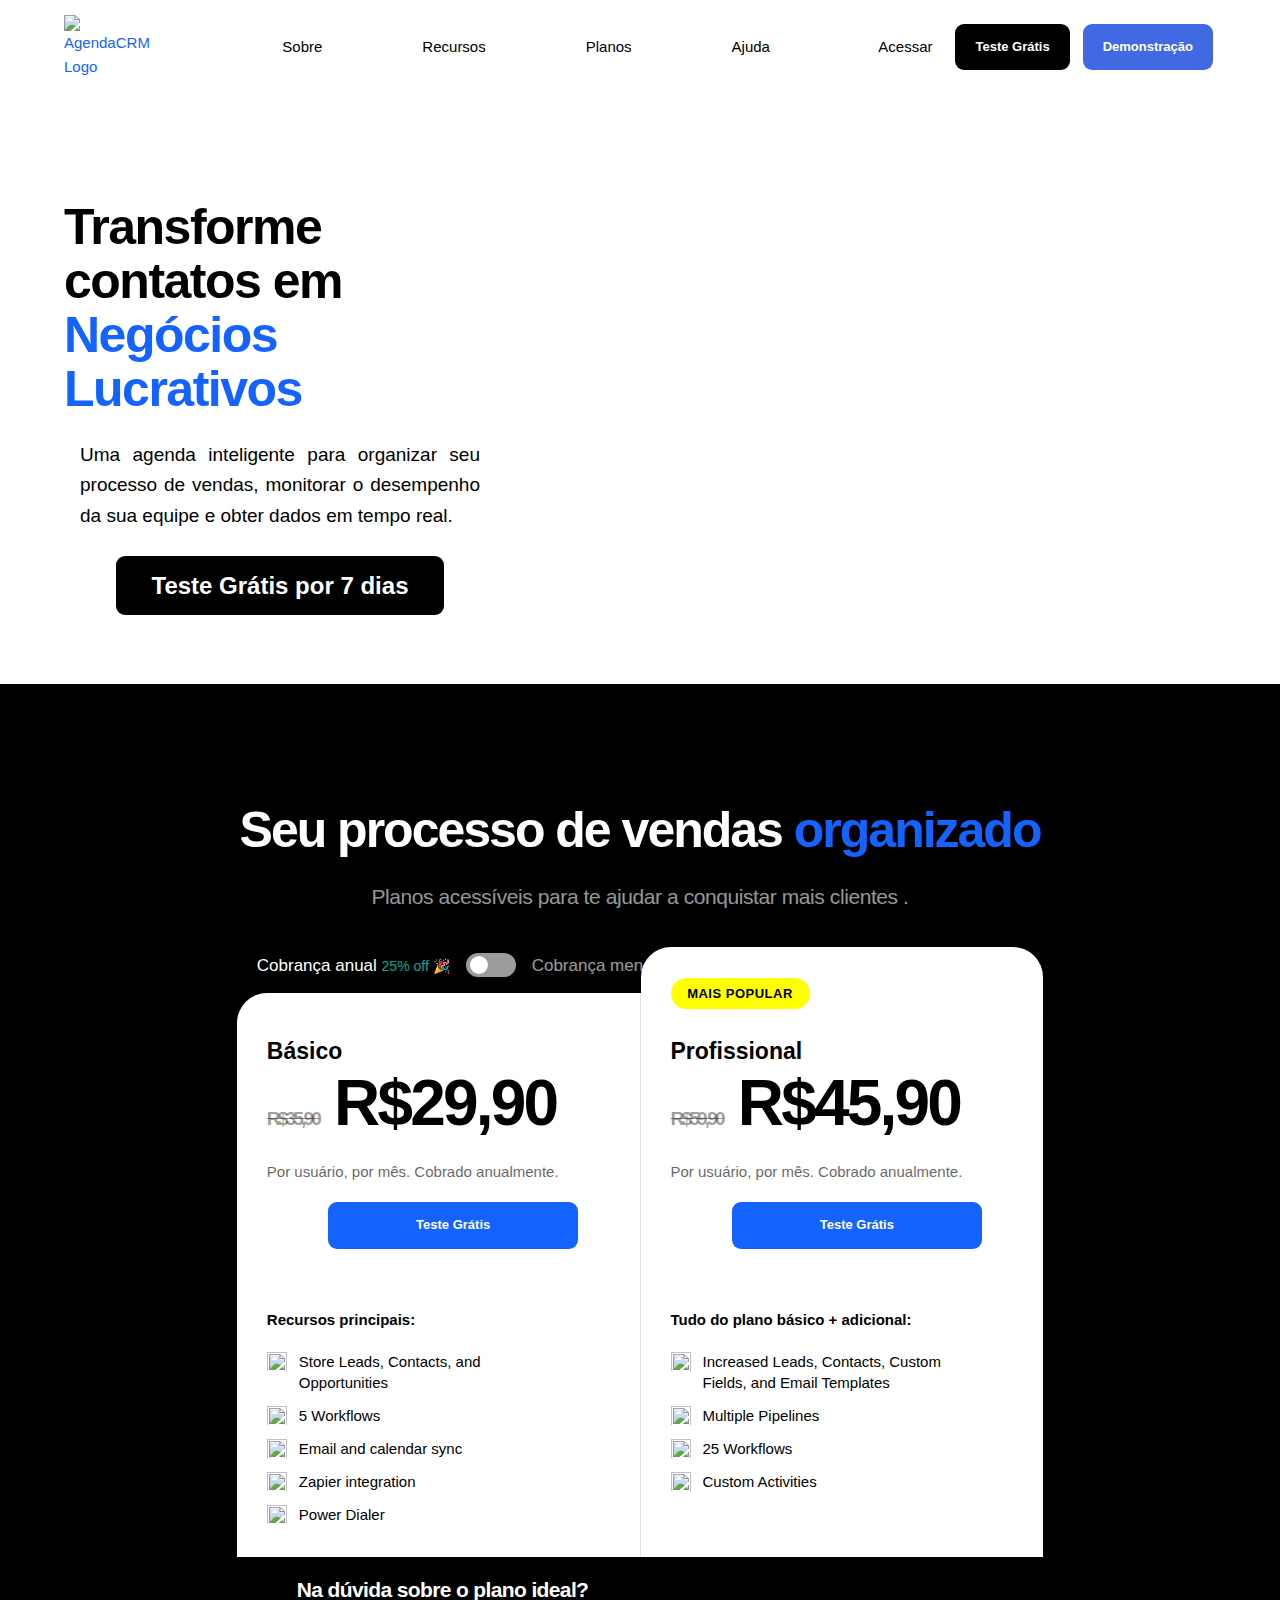
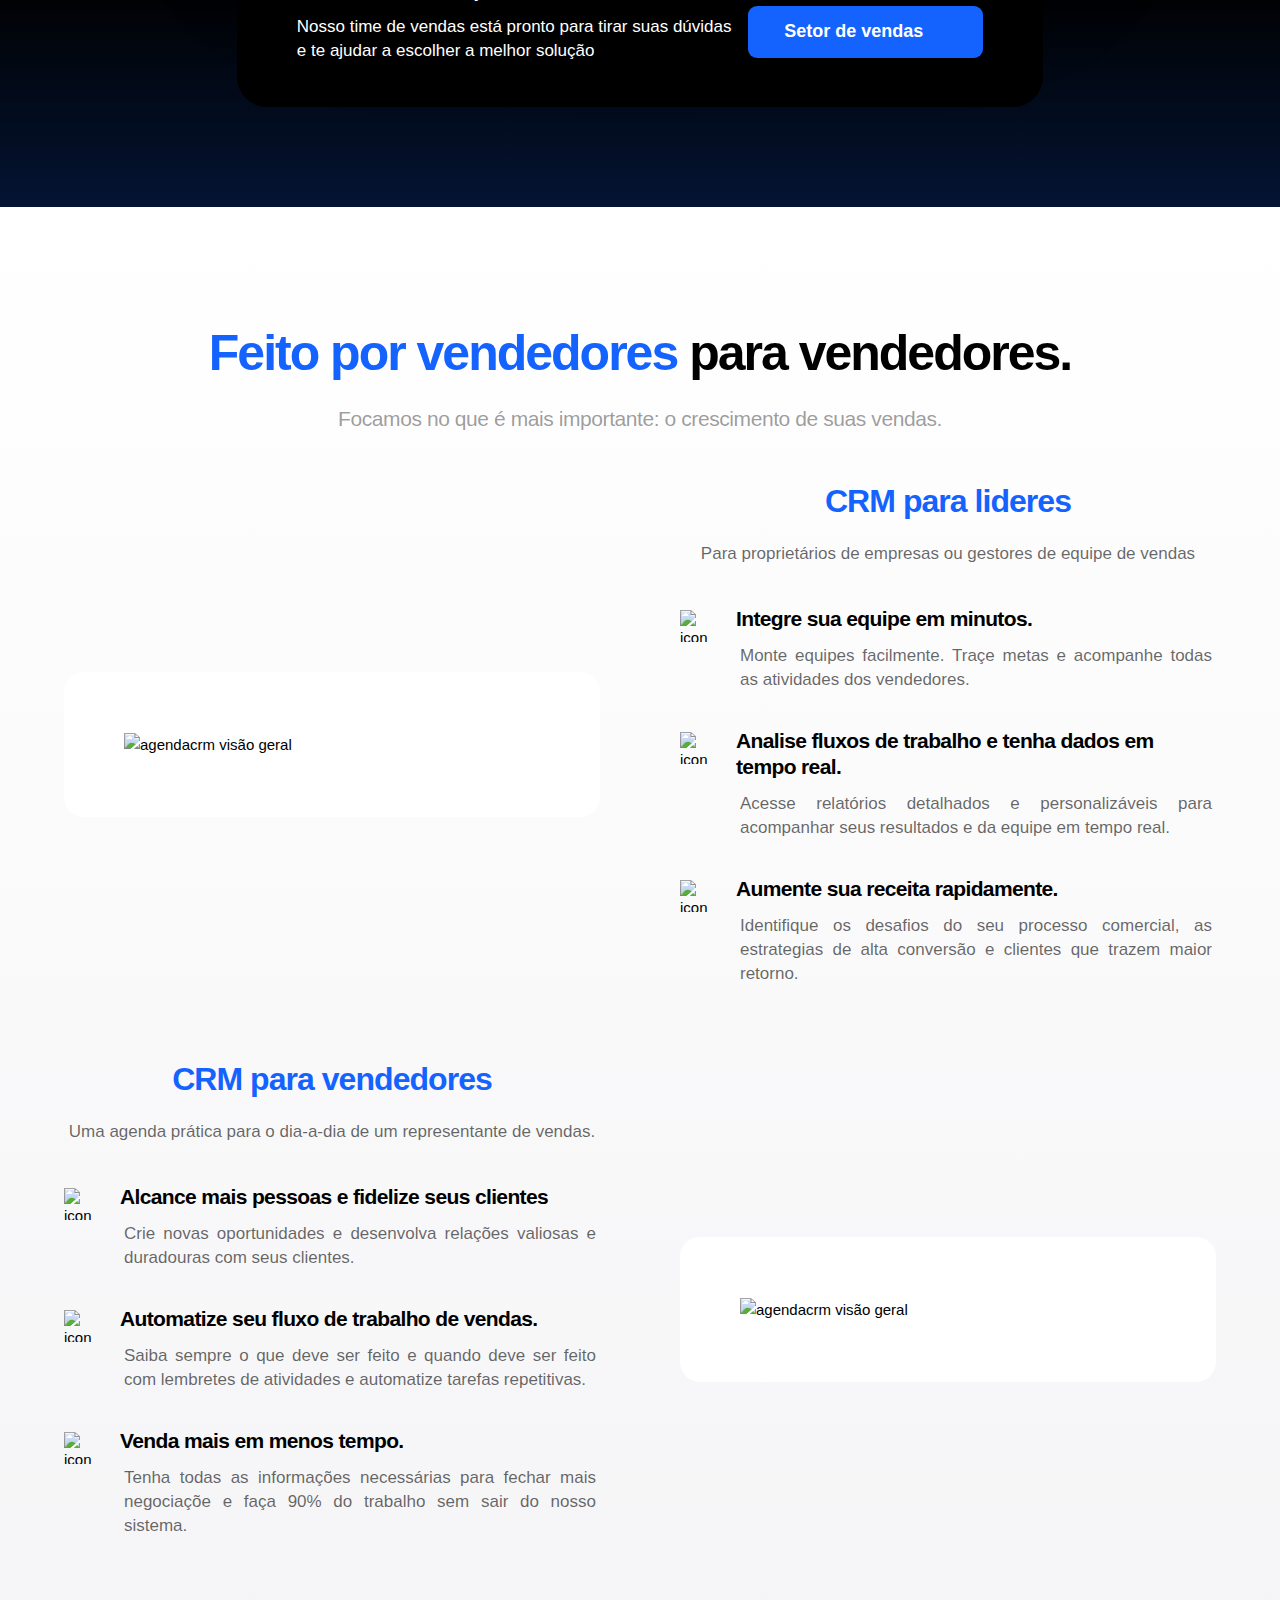
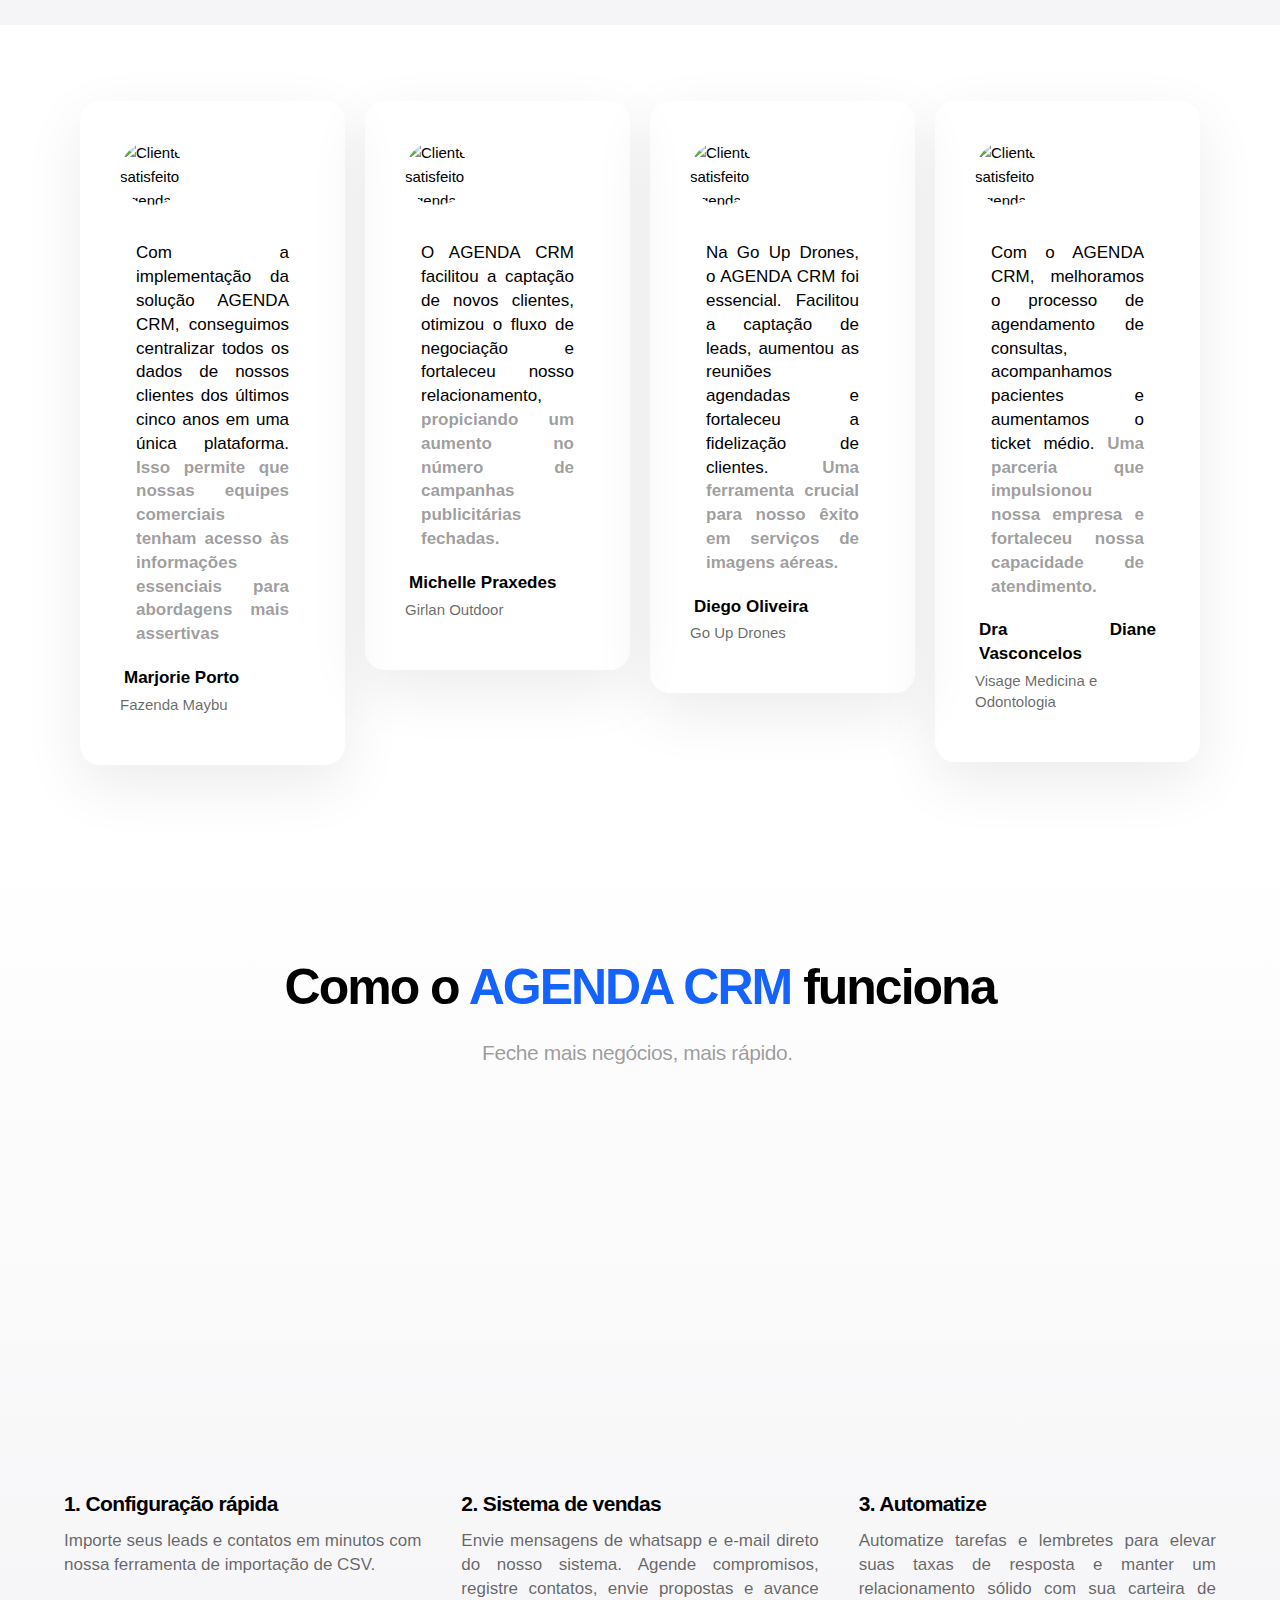
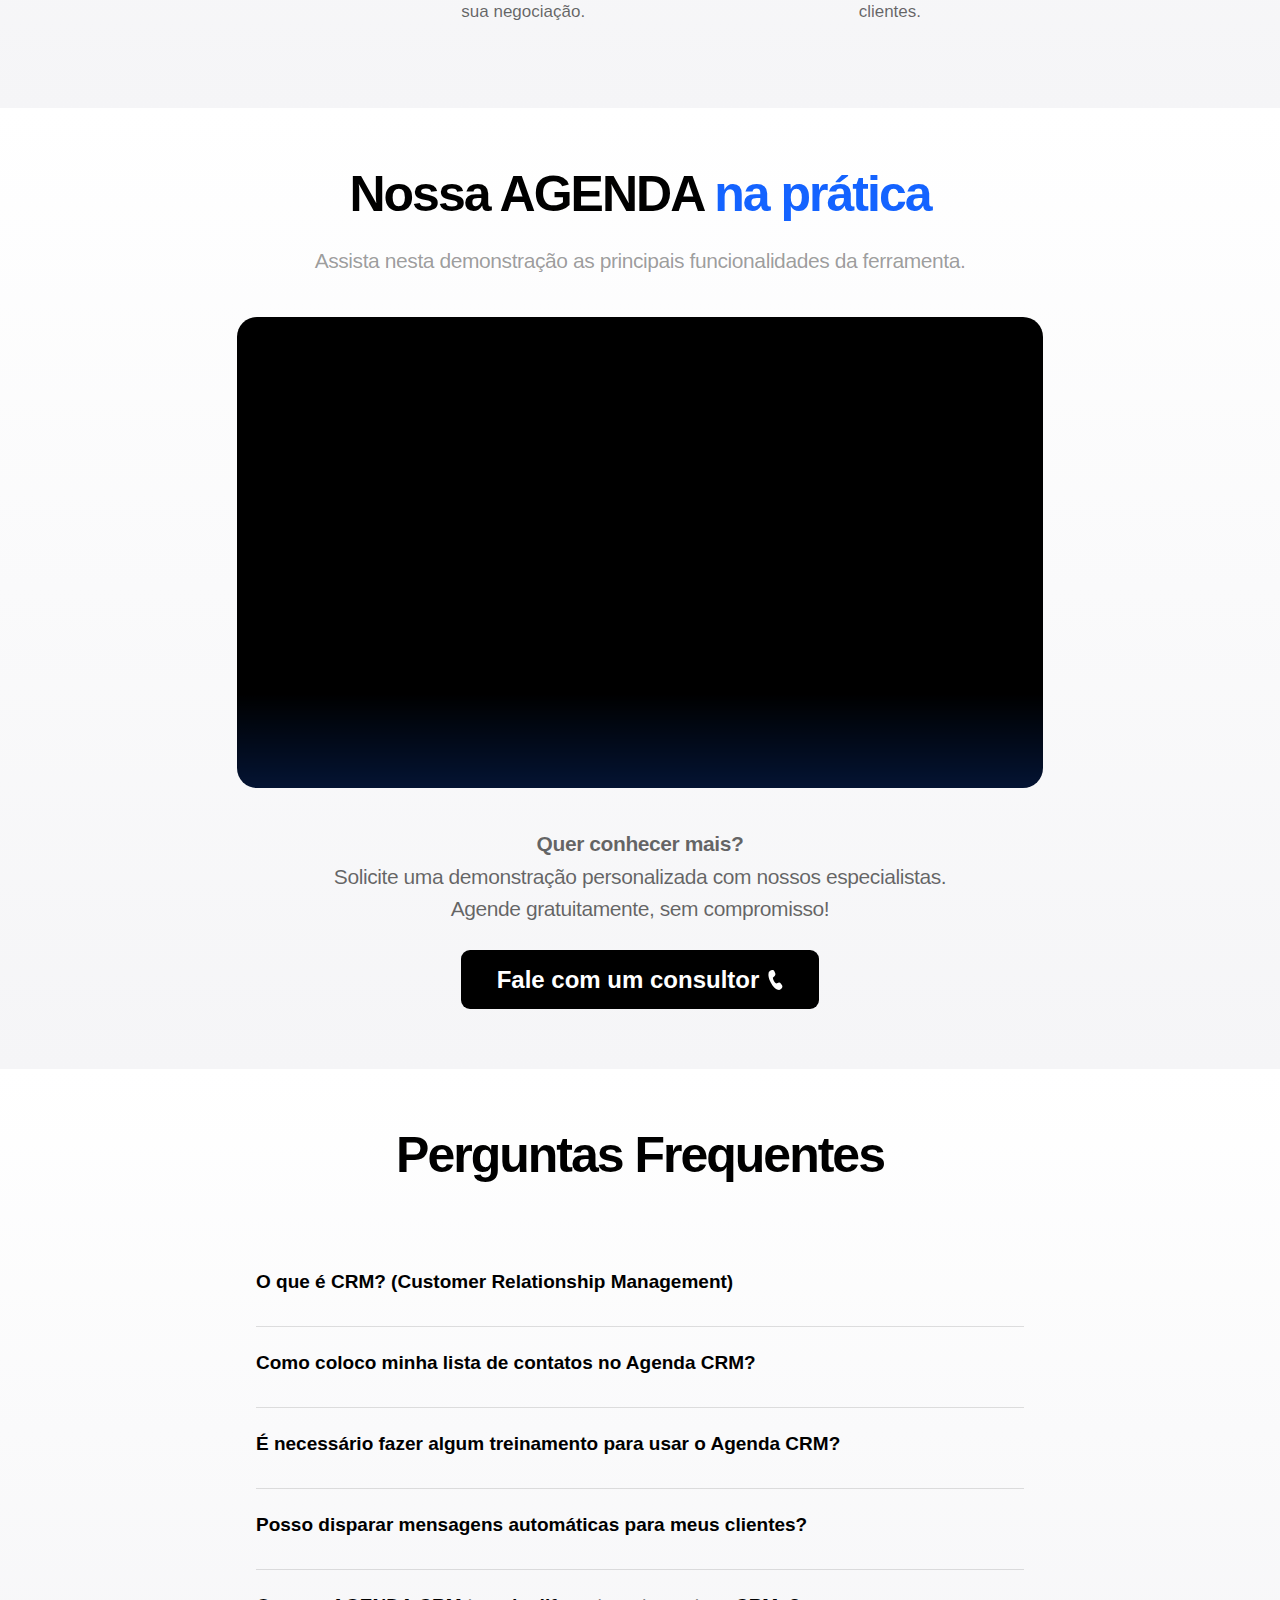
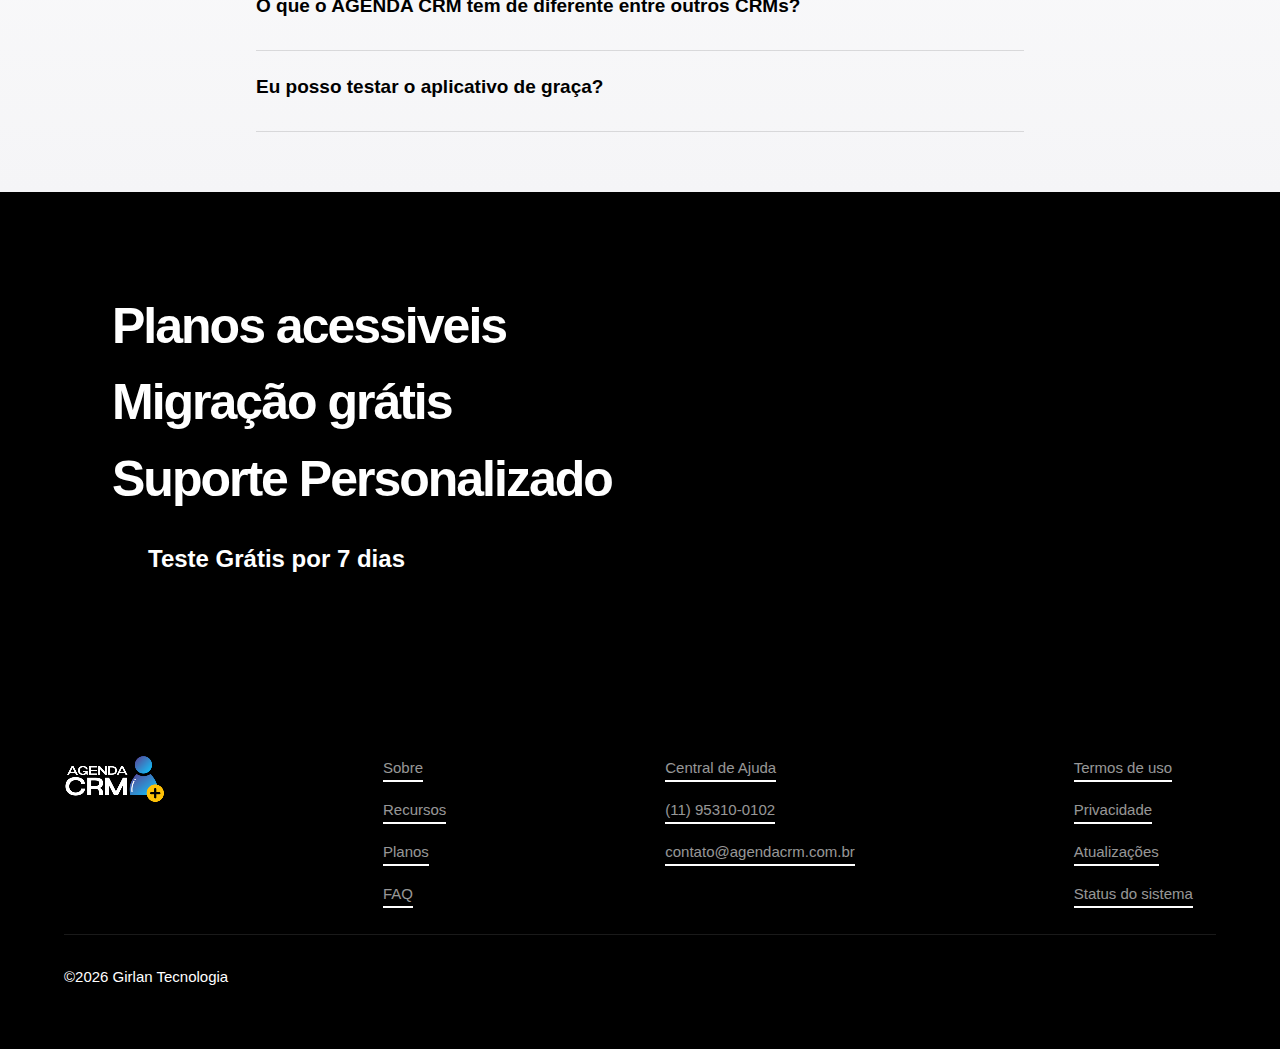
==== index.html @ 4fa8c5e1 "Update index.html" ====
<!DOCTYPE html>
<html data-wf-page="651c5439b030488dac3e341f" lang="pt-br">
 <head>
  <meta charset="utf-8"/>  
  <title>AGENDA CRM | A Agenda que impulsiona suas Vendas</title>

  <meta content="Close is the inside sales CRM of choice for startups and SMBs. Make more calls, send more emails and close more deals starting today." name="description"/>
  <meta content="Close CRM | The All-In-One CRM for Growing Teams" property="og:title"/>
  <meta content="Close is the inside sales CRM of choice for startups and SMBs. Make more calls, send more emails and close more deals starting today." property="og:description"/>
  <meta content="https://assets-global.website-files.com/61717799a852418a278cfa9b/6556899a89aa1c45059126d5_close-crm-open-graph.webp" property="og:image"/>
  <meta content="Close CRM | The All-In-One CRM for Growing Teams" property="twitter:title"/>
  <meta content="Close is the inside sales CRM of choice for startups and SMBs. Make more calls, send more emails and close more deals starting today." property="twitter:description"/>
  <meta content="https://assets-global.website-files.com/61717799a852418a278cfa9b/6556899a89aa1c45059126d5_close-crm-open-graph.webp" property="twitter:image"/>
  <meta content="website" property="og:type"/>
  <meta content="summary_large_image" name="twitter:card"/>
  <meta content="width=device-width, initial-scale=1" name="viewport"/>
  <meta content="A04DrNbg5qIl-C1oInGnFvMJegLoTMY2kuj0mKc4b_s" name="google-site-verification"/>
  <meta content="0mwxk7y2bzerw0hy7yzqsnyxc23gtr" name="facebook-domain-verification"/>

  <link href="agenda-website.min.css" rel="stylesheet" type="text/css"/>
  <link href="https://cdn.iconscout.com/icon/free/png-512/free-user-1648810-1401302.png" rel="shortcut icon" type="image/x-icon"/>
  <link href="https://assets-global.website-files.com/61717799a852418a278cfa9b/61faca21d2d00c42b0a53987_closelogo-fav.png" rel="apple-touch-icon"/>
  <link href="https://www.agendacrm.com.br/" rel="canonical"/>
  <link href="https://assets.website-files.com/" rel="preconnect"/>

  <script type="text/javascript">
    !function(o,c){
     var n=c.documentElement,t=" w-mod-";n.className+=t+"js",("ontouchstart"in o||o.DocumentTouch&&c instanceof DocumentTouch)&&(n.className+=t+"touch")
    }
    (window,document);
  </script>
  <script type="text/javascript">
   window._vwo_code = window._vwo_code || (function(){
    var account_id=539724,
    version=1.1,
    settings_tolerance=2000,
    library_tolerance=2500,
    use_existing_jquery=false,
    is_spa=1,
    hide_element='body',
    f=false,d=document,code={
      use_existing_jquery:function(){return use_existing_jquery},
      library_tolerance:function(){return library_tolerance},
      finish:function(){if(!f){f=true;var e=d.getElementById('_vis_opt_path_hides');if(e)e.parentNode.removeChild(e)}},
      finished:function(){return f},
      load:function(e){var t=d.createElement('script');t.fetchPriority='high';t.src=e;t.type='text/javascript';t.innerText;t.onerror=function(){_vwo_code.finish()};d.getElementsByTagName('head')[0].appendChild(t)},
      init:function(){window.settings_timer=setTimeout(function(){_vwo_code.finish()},
      settings_tolerance);var e=d.createElement('style'),
      t=hide_element?hide_element+'{opacity:0 !important;filter:alpha(opacity=0) !important;background:none !important;}':'',
      i=d.getElementsByTagName('head')[0];e.setAttribute('id','_vis_opt_path_hides');e.setAttribute('type','text/css');if(e.styleSheet)e.styleSheet.cssText=t;else e.appendChild(d.createTextNode(t));i.appendChild(e);this.load('https://dev.visualwebsiteoptimizer.com/j.php?a='+account_id+'&u='+encodeURIComponent(d.URL)+'&f='+ +is_spa+'&r='+Math.random()+'&vn='+version);return settings_timer}};window._vwo_settings_timer = code.init();return code;}());
  </script>
  <script src="https://cdn.weglot.com/weglot.min.js?api_key=wg_723a884236fa820c6c2e603dc5f2a8810" type="text/javascript">
  </script>

</head>

<body>
<main id="site">

<div class="navbar w-nav" data-animation="default" data-collapse="medium" data-duration="400" data-easing="ease" data-easing2="ease" role="banner">
  <div class="nav-container">
    <div class="navigation-full">
      <div class="navigation-container">
        <div class="navigation-left">
          <a aria-current="page" class="brand w-nav-brand" href="/">
            <div class="logo-2 w-embed"><img src="https://agendacrm.com.br/img/logo.png" alt="AgendaCRM Logo"></div>
          </a>
        </div>     
        <div class="nav-menu-2 w-nav-menu" role="navigation">
          <div class="nav-menu-desktop">
            <a class="blog-link w-inline-block" href="#about" id="sobre">
              <div class="nav-link-hover">Sobre</div>
            </a>
            <a class="blog-link w-inline-block" href="#steps" id="recursos">
              <div class="nav-link-hover">Recursos</div>
            </a>
            <a class="blog-link w-inline-block" href="#pricing" id="planos">
              <div class="nav-link-hover">Planos</div>
            </a>
            <a class="blog-link w-inline-block" href="#faq" id="ajuda">
              <div class="nav-link-hover">Ajuda</div>
            </a>
          </div>
          <div class="nav-menu-mobile-v3">
           <a class="blog-link nav w-inline-block" href="#about" id="sobre">
              <div class="nav-link-hover">Sobre</div>
           </a> 
           <a class="blog-link nav w-inline-block" href="#steps" id="recursos">
            <div class="nav-link-hover">Recursos</div>
           </a>
           <a class="blog-link nav w-inline-block" href="#pricing" id="planos">
            <div class="nav-link-hover">Planos</div>
           </a>
           <a class="blog-link nav w-inline-block" href="#faq" id="ajuda">
            <div class="nav-link-hover">Ajuda</div>
           </a>
          </div>          
          <div class="nav-button-wrapper navmenu-button">
           <a class="nav-v2-mobile-login" href="https://app.agendacrm.com.br/">Acessar</a>
          </div>
        </div>
        <div class="navigation-right">
          <div class="nav-button-wrapper">
           <a class="login-link black-login nav-hide w-inline-block" href="https://app.agendacrm.com.br/" id="log-in">
            <div class="nav-link-hover">Acessar</div>
           </a>
           <a class="nav-button-1-v2 w-button" href="https://app.agendacrm.com.br/register" id="try">Teste Grátis</a>
           <a class="nav-button-2-v2 w-button" href="#demo" id="see-demo">Demonstração</a>
          </div>
        </div>
      </div>
      <div class="menu-button black w-nav-button">
         <div class="w-icon-nav-menu"></div>
      </div>
    </div>
  </div>
</div><!--end menu-->
  
    <!--header OK-->
    <section class="bg-white" id="top">
     <div class="padding-global">
      <div class="container-large">
       <div class="padding-section-header">
        <div class="header-component">
          <!--message-->
         <div class="header-content">
          <h1 class="heading-style-h4">Transforme contatos em <span class="text-color-blue">Negócios Lucrativos</span></h1>
          <p class="text-size-regular margin-bottom margin-xsmall">Uma agenda inteligente para organizar seu processo de vendas, monitorar o desempenho da sua equipe e obter dados em tempo real.</p>
          <!--buttom-->
          <div class="header-button-wrapper">
            <a class="button is-header w-inline-block" href="https://app.agendacrm.com.br/register" id="start-trial-cta">Teste Grátis por 7 dias</a>
          </div>
         </div>
         <!--video-->
         <div class="header-video-wrapper">
            <div class="video-container">
                <iframe src="https://www.youtube-nocookie.com/embed/aLT_lRdYptg?autoplay=1&playlist=aLT_lRdYptg&mute=1&rel=0&loop=1&showinfo=0" frameborder="0" allow="accelerometer; autoplay; encrypted-media; picture-in-picture" referrerpolicy="strict-origin-when-cross-origin" allowfullscreen></iframe>
            </div>        
         </div><!-- end video-->
        </div>
       </div>
      </div>
     </div>
    </section><!--end top-->

    <!--plans CLEAN CLASS-->
    <section class="bg-black" id="pricing">
      <div class="padding-global">
          <div class="container-large">
              <div class="padding-section-larger">
                  <div class="text-align-center">
                      <h2 class="heading-style-h3">Seu processo de vendas <span class="text-color-blue">organizado</span></h2>
                      <div class="text-size-large text-color-white-60" style="font-family: Arial, sans-serif;">Planos acessíveis para te ajudar a conquistar mais clientes .</div>
                  </div>
                  <div class="content-wrapper">
                      <div class="plans-wrapper">
                          <div class="switch">
                              <div class="toggle-text annual-toggle">Cobrança anual <span class=text-size-xtiny>25% off 🎉</span></div>
                              <a class="toggle-contain w-inline-block" data-w-id="f733a443-72ed-b84f-13b7-215648318e85" href="#" id="toggle-button"><div class="toggle-dot"></div></a>
                              <div class="toggle-text month-toggle">Cobrança mensal</div>
                          </div><!--end chave-->
                          <div class="pricing-box-row"><!--table-->
                              <div class="pricing-box starter-box v3">
                                  <div class="price-wrapper starter-block">
                                   <div class="plan-type">Básico</div>
                                   <div class="price-contain-v2">
                                    <div class="price-and-plan-description-wrapper yearly">
                                     <div class="price yearly"><span class="text-size-regular text-color-black-40 text-weight-bold text-style-strike">R$35,90</span> R$29,90</div>
                                     <div class="plan-description">Por usuário, por mês. Cobrado anualmente.</div>
                                     <a class="price-button w-button" href="https://app.agendacrm.com.br/register">Teste Grátis</a>
                                    </div>
                                    <div class="price-and-plan-description-wrapper monthly" style="-webkit-transform:translate3d(50PX, 0, 0) scale3d(1, 1, 1) rotateX(0) rotateY(0) rotateZ(0) skew(0, 0);-moz-transform:translate3d(50PX, 0, 0) scale3d(1, 1, 1) rotateX(0) rotateY(0) rotateZ(0) skew(0, 0);-ms-transform:translate3d(50PX, 0, 0) scale3d(1, 1, 1) rotateX(0) rotateY(0) rotateZ(0) skew(0, 0);transform:translate3d(50PX, 0, 0) scale3d(1, 1, 1) rotateX(0) rotateY(0) rotateZ(0) skew(0, 0);opacity:0;display:none">
                                     <div class="price monthly"><span class="text-size-regular text-weight-bold" style="opacity: 0;">R$35,90</span> R$35,90</div>
                                     <div class="plan-description">Por usuário, por mês. Cobrado mensalmente.</div>
                                     <a class="price-button w-button" href="https://app.agendacrm.com.br/register">Teste Grátis</a>
                                    </div>
                                   </div>
                                   <div class="w-layout-grid rows-pricing-page">
                                    <div class="bold-15px">Recursos principais:</div>
                                    <div class="wrapper-rows-2 checkmark---pricing-page">
                                     <img alt="" class="contain check-mark-icon" loading="lazy" src="https://assets-global.website-files.com/61717799a852418a278cfa9b/61dc899c3f4e8791512156aa_blue-checkmark-28x28.svg"/>
                                     <div class="heading-and-text-2 pricing">
                                      <div class="price-points">Store Leads, Contacts, and Opportunities</div>
                                     </div>
                                    </div>
                                    <div class="wrapper-rows-2 checkmark---pricing-page">
                                     <img alt="" class="contain check-mark-icon" loading="lazy" src="https://assets-global.website-files.com/61717799a852418a278cfa9b/61dc899c3f4e8791512156aa_blue-checkmark-28x28.svg"/>
                                     <div class="heading-and-text-2 pricing">
                                      <div class="price-points">5 Workflows</div>
                                     </div>
                                    </div>
                                    <div class="wrapper-rows-2 checkmark---pricing-page" id="w-node-f733a443-72ed-b84f-13b7-215648318eac-ac3e341f">
                                     <img alt="" class="contain check-mark-icon" loading="lazy" src="https://assets-global.website-files.com/61717799a852418a278cfa9b/61dc899c3f4e8791512156aa_blue-checkmark-28x28.svg"/>
                                     <div class="heading-and-text-2 pricing">
                                      <div class="price-points">Email and calendar sync</div>
                                     </div>
                                    </div>
                                    <div class="wrapper-rows-2 checkmark---pricing-page" id="w-node-f733a443-72ed-b84f-13b7-215648318eb1-ac3e341f">
                                     <img alt="" class="contain check-mark-icon" loading="lazy" src="https://assets-global.website-files.com/61717799a852418a278cfa9b/61dc899c3f4e8791512156aa_blue-checkmark-28x28.svg"/>
                                     <div class="heading-and-text-2 pricing">
                                      <div class="price-points">Zapier integration</div>
                                     </div>
                                    </div>
                                    <div class="wrapper-rows-2 checkmark---pricing-page">
                                     <img alt="" class="contain check-mark-icon" loading="lazy" src="https://assets-global.website-files.com/61717799a852418a278cfa9b/61dc899c3f4e8791512156aa_blue-checkmark-28x28.svg"/>
                                     <div class="heading-and-text-2 pricing">
                                      <div class="price-points">Power Dialer</div>
                                     </div>
                                    </div>
                                   </div>
                                  </div>
                              </div>
                              <div class="pricing-box most-popular-box v3">
                                  <div class="price-wrapper professional-block">
                                      <div class="popular">MAIS POPULAR</div>
                                      <div class="plan-type">
                                       Profissional
                                      </div>
                                      <div class="price-contain-v2">
                                       <div class="price-and-plan-description-wrapper yearly">
                                        <div class="price yearly"><span class="text-size-regular text-color-black-40 text-weight-bold text-style-strike">R$59,90</span> R$45,90</div>
                                        <div class="plan-description">Por usuário, por mês. Cobrado anualmente.</div>
                                        <a class="price-button w-button" href="https://app.agendacrm.com.br/register">Teste Grátis</a>
                                       </div>
                                       <div class="price-and-plan-description-wrapper monthly" style="-webkit-transform:translate3d(50PX, 0, 0) scale3d(1, 1, 1) rotateX(0) rotateY(0) rotateZ(0) skew(0, 0);-moz-transform:translate3d(50PX, 0, 0) scale3d(1, 1, 1) rotateX(0) rotateY(0) rotateZ(0) skew(0, 0);-ms-transform:translate3d(50PX, 0, 0) scale3d(1, 1, 1) rotateX(0) rotateY(0) rotateZ(0) skew(0, 0);transform:translate3d(50PX, 0, 0) scale3d(1, 1, 1) rotateX(0) rotateY(0) rotateZ(0) skew(0, 0);opacity:0;display:none">
                                        <div class="price monthly"><span class="text-size-regular text-weight-bold" style="opacity: 0;">R$59,90</span> R$59,90</div>
                                        <div class="plan-description">Por usuário, por mês. Cobrado mensalmente.</div>
                                        <a class="price-button w-button" href="https://app.agendacrm.com.br/register">Teste Grátis</a>
                                       </div>
                                      </div>
                                      <div class="w-layout-grid rows-pricing-page">
                                       <div class="bold-15px">
                                        Tudo do plano básico + adicional:
                                       </div>
                                       <div class="wrapper-rows-2 checkmark---pricing-page">
                                        <img alt="" class="contain check-mark-icon" loading="lazy" src="https://assets-global.website-files.com/61717799a852418a278cfa9b/61dc899c3f4e8791512156aa_blue-checkmark-28x28.svg"/>
                                        <div class="heading-and-text-2 pricing">
                                         <div class="price-points">
                                          Increased Leads, Contacts, Custom Fields, and Email Templates
                                         </div>
                                        </div>
                                       </div>
                                       <div class="wrapper-rows-2 checkmark---pricing-page">
                                        <img alt="" class="contain check-mark-icon" loading="lazy" src="https://assets-global.website-files.com/61717799a852418a278cfa9b/61dc899c3f4e8791512156aa_blue-checkmark-28x28.svg"/>
                                        <div class="heading-and-text-2 pricing">
                                         <div class="price-points">Multiple Pipelines</div>
                                        </div>
                                       </div>
                                       <div class="wrapper-rows-2 checkmark---pricing-page">
                                        <img alt="" class="contain check-mark-icon" loading="lazy" src="https://assets-global.website-files.com/61717799a852418a278cfa9b/61dc899c3f4e8791512156aa_blue-checkmark-28x28.svg"/>
                                        <div class="heading-and-text-2 pricing">
                                         <div class="price-points">25 Workflows</div>
                                        </div>
                                       </div>
                                       <div class="wrapper-rows-2 checkmark---pricing-page" id="w-node-f733a443-72ed-b84f-13b7-215648318eda-ac3e341f">
                                        <img alt="" class="contain check-mark-icon" loading="lazy" src="https://assets-global.website-files.com/61717799a852418a278cfa9b/61dc899c3f4e8791512156aa_blue-checkmark-28x28.svg"/>
                                        <div class="heading-and-text-2 pricing">
                                         <div class="price-points">Custom Activities</div>
                                        </div>
                                       </div>
                                      </div>
                                     </div>
                              </div>
                          </div><!--end table-->
                          <div class="pricing-table-drawer">
                              <div><h3 class="heading-style-h7">Na dúvida sobre o plano ideal?</h3>
                              <p class="text-size-small">Nosso time de vendas está pronto para tirar suas dúvidas<br/>e te ajudar a escolher a melhor solução</p></div>
                              <div class="button-group"><a class="button is-icon-arrow w-button" href="/demo" id="sellsman-cta">Setor de vendas</a></div>
                          </div>
                      </div>
                  </div>
              </div>
          </div>
      </div>
  </section>

<!--about-->
<section class="bg-gradient" id="about">
  <div class="padding-global">
    <div class="container-larger">
      <div class="padding-section-larger">
        <div class="text-align-center">
          <h2 class="heading-style-h3"><span class="text-color-blue">Feito por vendedores</span> para vendedores.</h2>
          <div class="text-size-large text-color-black-40">Focamos no que é mais importante: o crescimento de suas vendas.</div>
        </div>
        <div class="content-wrapper">
            
          <div class="w-layout-grid left-right_grid"><!--grid 2 colum-->

           <div class="right-bullets_image-wrapper">
            <img alt="agendacrm visão geral" class="right-bullets_image" loading="lazy" sizes="(max-width: 767px) 93vw, (max-width: 991px) 83vw, (max-width: 1439px) 42vw, 600px" src="ttps://assets-global.website-files.com/61717799a852418a278cfa9b/6478c5ff562913d1dd4f7220_persona-sales-leader%201b.webp" srcset="https://assets-global.website-files.com/61717799a852418a278cfa9b/6478c5ff562913d1dd4f7220_persona-sales-leader%201b-p-500.webp 500w, https://assets-global.website-files.com/61717799a852418a278cfa9b/6478c5ff562913d1dd4f7220_persona-sales-leader%201b-p-800.webp 800w, https://assets-global.website-files.com/61717799a852418a278cfa9b/6478c5ff562913d1dd4f7220_persona-sales-leader%201b.webp 979w"/>
           </div><!--end image wrapper-->
           <div class="w-layout-grid right-bullets_item-list">
              <div class="text-align-center">                
                <h2 class="heading-style-h6"><span class="text-color-blue"> CRM para lideres</span></h2>
                <p class="text-size-small text-color-black-60" style="text-align: center;">Para proprietários de empresas ou gestores de equipe de vendas</p>
              </div>
              <div class="right-bullets_item">
                <div class="right-bullets_item-icon-wrapper">
                  <img alt="icon" class="icon-1x1-small" loading="lazy" src="https://assets-global.website-files.com/61717799a852418a278cfa9b/6228c5031a1617db0696deab_organization-48.svg"/>
                </div><!--image-->
                <div>
                  <h3 class="heading-style-h7">Integre sua equipe em minutos.</h3>
                  <p class="text-size-small text-color-black-60 margin-bottom margin-tiny">Monte equipes facilmente. Traçe metas e acompanhe todas as atividades dos vendedores.</p>
                </div>
              </div>
              <div class="right-bullets_item">
                <div class="right-bullets_item-icon-wrapper">
                  <img alt="icon" class="icon-1x1-small" loading="lazy" src="https://assets-global.website-files.com/61717799a852418a278cfa9b/6446c65ec5f1d55a733d2d87_notes-icon-40-blue.svg"/>
                </div><!--image-->
                <div>
                  <h3 class="heading-style-h7">Analise fluxos de trabalho e tenha dados em tempo real.</h3>
                  <p class="text-size-small text-color-black-60 margin-bottom margin-tiny">Acesse relatórios detalhados e personalizáveis para acompanhar seus resultados e da equipe em tempo real.</p>
                </div>
              </div>
              <div class="right-bullets_item">
                <div class="right-bullets_item-icon-wrapper">
                  <img alt="icon" class="icon-1x1-small" loading="lazy" src="https://assets-global.website-files.com/619c916dd7a3fa284adc0b27/65e7ceebdbc82c5dbab312e0_sales-skills-icon-blue-20.svg"/>
                </div><!--image-->
                <div>
                  <h3 class="heading-style-h7">Aumente sua receita rapidamente.</h3>
                  <p class="text-size-small text-color-black-60 margin-bottom margin-tiny">Identifique os desafios do seu processo comercial, as estrategias de alta conversão e clientes que trazem maior retorno.</p>
                </div>
              </div>             
           </div><!--end list-->
          </div><!--end grid-->

          <div class="w-layout-grid left-right_grid"><!--grid 2 colum-->            
            <div class="w-layout-grid right-bullets_item-list"><!--content-->
               <div class="text-align-center">                
                 <h2 class="heading-style-h6"><span class="text-color-blue"> CRM para vendedores</span></h2>
                 <p class="text-size-small text-color-black-60" style="text-align: center;">Uma agenda prática para o dia-a-dia de um representante de vendas.</p>
               </div>
               <div class="right-bullets_item">
                 <div class="right-bullets_item-icon-wrapper">
                   <img alt="icon" class="icon-1x1-small" loading="lazy" src="https://assets-global.website-files.com/61717799a852418a278cfa9b/6446c65e2a38803203dfdbdd_people-icon-40-blue.svg"/>
                 </div>
                 <div>
                   <h3 class="heading-style-h7">Alcance mais pessoas e fidelize seus clientes</h3>
                   <p class="text-size-small text-color-black-60 margin-bottom margin-tiny">Crie novas oportunidades e desenvolva relações valiosas e duradouras com seus clientes.</p>
                 </div>
               </div>
               <div class="right-bullets_item">
                 <div class="right-bullets_item-icon-wrapper">
                   <img alt="icon" class="icon-1x1-small" loading="lazy" src="https://assets-global.website-files.com/61717799a852418a278cfa9b/65a20745defbcce10f789bb2_automation-icon-blue-28.svg"/>
                 </div>
                 <div>
                   <h3 class="heading-style-h7">Automatize seu fluxo de trabalho de vendas.</h3>
                   <p class="text-size-small text-color-black-60 margin-bottom margin-tiny">Saiba sempre o que deve ser feito e quando deve ser feito com lembretes de atividades e automatize tarefas repetitivas.</p>
                 </div>
               </div>
               <div class="right-bullets_item">
                 <div class="right-bullets_item-icon-wrapper">
                   <img alt="icon" class="icon-1x1-small" loading="lazy" src="https://assets-global.website-files.com/61717799a852418a278cfa9b/62fe58b1fd2bd5d7db74fec1_target-icon-48-blue.svg"/>
                 </div>
                 <div>
                   <h3 class="heading-style-h7">Venda mais em menos tempo.</h3>
                   <p class="text-size-small text-color-black-60 margin-bottom margin-tiny">Tenha todas as informações necessárias para fechar mais negociaçõe e faça 90% do trabalho sem sair do nosso sistema.</p>
                 </div>
               </div>             
            </div><!--end list-->
            <div class="right-bullets_image-wrapper inverse">
                <img alt="agendacrm visão geral" class="right-bullets_image" loading="lazy" sizes="(max-width: 767px) 93vw, (max-width: 991px) 83vw, (max-width: 1439px) 42vw, 600px" src="https://assets-global.website-files.com/61717799a852418a278cfa9b/6478c8111de0250da6c8852e_persona-sales-rep-1b-p-800.webp" srcset="https://assets-global.website-files.com/61717799a852418a278cfa9b/6478c8111de0250da6c8852e_persona-sales-rep-1b-p-500.webp 500w, https://assets-global.website-files.com/61717799a852418a278cfa9b/6478c8111de0250da6c8852e_persona-sales-rep-1b-p-800.webp 800w, https://assets-global.website-files.com/61717799a852418a278cfa9b/6478c8111de0250da6c8852e_persona-sales-rep-1b.webp 1021w"/>
            </div><!--end image wrapper-->
          </div><!--end layout grid-->


        </div><!--end content wrapper-->
      </div>
    </div>
  </div>
</section><!--end about-->  

    <!--depo OK -->
    <section id="reviews">
      <div class="padding-global">
       <div class="container-large">
        <div class="padding-section-medium">
         <div class="reviews-component margin-bottom margin-xsmall">
          <div class="reviews_content w-inline-block"><!--reviews-->
            <div class="reviews-image-wrapper">
             <img alt="Cliente satisfeito Agenda CRM" class="reviews-image" loading="lazy" src="https://agendacrm.com.br/img/marjorie.png"/>
            </div>
            <div><div class="margin-bottom margin-xsmall">
              <div class="text-size-small">
               Com a implementação da solução AGENDA CRM, conseguimos centralizar todos os dados de nossos clientes dos últimos cinco anos em uma única plataforma.
               <span class="text-color-black-40 text-weight-bold">Isso permite que nossas equipes comerciais tenham acesso às informações essenciais para abordagens mais assertivas</span>
              </div>
            </div></div>
            <div class="reviews_client">
             <div class="reviews_client-info">
               <div class="margin-bottom margin-tiny">
                 <div class="text-size-small text-weight-bold">Marjorie Porto</div>
               </div>
               <div class="text-size-tiny text-color-black-60">
                Fazenda Maybu
               </div>
             </div>       
            </div>
          </div><!--end reviews-->
          <div class="reviews_content w-inline-block"><!--reviews-->
            <div class="reviews-image-wrapper">
             <img alt="Cliente satisfeito Agenda CRM" class="reviews-image" loading="lazy" src="https://agendacrm.com.br/img/michelle.png"/>
            </div>
            <div class="margin-bottom margin-xsmall">
              <div class="text-size-small">
               O AGENDA CRM facilitou a captação de novos clientes, otimizou o fluxo de negociação e fortaleceu nosso relacionamento, 
               <span class="text-color-black-40 text-weight-bold">propiciando um aumento no número de campanhas publicitárias fechadas.</span>
              </div>
            </div>
            <div class="reviews_client">
             <div class="reviews_client-info">
               <div class="margin-bottom margin-tiny">
                 <div class="text-size-small text-weight-bold">Michelle Praxedes</div>
               </div>
               <div class="text-size-tiny text-color-black-60">
                Girlan Outdoor
               </div>
             </div>       
            </div>
          </div><!--end reviews-->
          <div class="reviews_content w-inline-block"><!--reviews-->
            <div class="reviews-image-wrapper">
             <img alt="Cliente satisfeito Agenda CRM" class="reviews-image" loading="lazy" src="https://agendacrm.com.br/img/diego.png"/>
            </div>
            <div class="margin-bottom margin-xsmall">
              <div class="text-size-small">
               Na Go Up Drones, o AGENDA CRM foi essencial. Facilitou a captação de leads, aumentou as reuniões agendadas e fortaleceu a fidelização de clientes.
               <span class="text-color-black-40 text-weight-bold">Uma ferramenta crucial para nosso êxito em serviços de imagens aéreas.</span>
              </div>
            </div>
            <div class="reviews_client">
             <div class="reviews_client-info">
               <div class="margin-bottom margin-tiny">
                 <div class="text-size-small text-weight-bold">Diego Oliveira</div>
               </div>
               <div class="text-size-tiny text-color-black-60">
                Go Up Drones
               </div>
             </div>       
            </div>
          </div><!--end reviews-->          
          <div class="reviews_content w-inline-block"><!--reviews-->
            <div class="reviews-image-wrapper">
             <img alt="Cliente satisfeito Agenda CRM" class="reviews-image" loading="lazy" src="https://agendacrm.com.br/img/diane.png"/>
            </div>
            <div class="margin-bottom margin-xsmall">
              <div class="text-size-small">
               Com o AGENDA CRM, melhoramos o processo de agendamento de consultas, acompanhamos pacientes e aumentamos o ticket médio.
               <span class="text-color-black-40 text-weight-bold">Uma parceria que impulsionou nossa empresa e fortaleceu nossa capacidade de atendimento.</span>
              </div>
            </div>
            <div class="reviews_client">
             <div class="reviews_client-info">
               <div class="margin-bottom margin-tiny">
                 <div class="text-size-small text-weight-bold">Dra Diane Vasconcelos</div>
               </div>
               <div class="text-size-tiny text-color-black-60">
                Visage Medicina e Odontologia
               </div>
             </div>       
            </div>
          </div><!--end reviews-->
         </div>
        </div>
       </div>
      </div>
    </section><!--end depo-->

    <!--steps OK-->
    <section class="bg-gradient" id="steps">
      <div class="padding-global">
        <div class="container-large"><div class="padding-section-larger">
            <div class="text-align-center">
                <h2 class="heading-style-h3">Como o <span class="text-color-blue">AGENDA CRM</span> funciona</h2>
                <div class="text-size-large text-color-black-40">
                    Feche mais negócios, mais rápido. <img class="emoji" loading="lazy" src="https://em-content.zobj.net/source/apple/391/rocket_1f680.png"/>       
                </div>
            </div>
            <div class="content-wrapper">
                <div class="w-layout-grid steps-grid steps-grid testominal-slider w-slider" data-animation="slide" data-autoplay="false" data-autoplay-limit="0" data-delay="4000" data-disable-swipe="false" data-duration="500" data-easing="ease" data-hide-arrows="false" data-infinite="true" data-nav-spacing="4">
                    <div class="steps-container">
                        <img alt="Agenda CRM importar contatos" class="steps-image" height="357" loading="lazy" sizes="(max-width: 479px) 90vw, (max-width: 767px) 65vw, 357px" src="https://assets-global.website-files.com/61717799a852418a278cfa9b/64ff4ffdcadfb697f49f882c_close-crm-import.webp" srcset="https://assets-global.website-files.com/61717799a852418a278cfa9b/64ff4ffdcadfb697f49f882c_close-crm-import-p-500.webp 500w, https://assets-global.website-files.com/61717799a852418a278cfa9b/64ff4ffdcadfb697f49f882c_close-crm-import.webp 714w" width="357"/>
                        <div class="steps-container-text">
                            <h3 class="heading-style-h7">1. Configuração rápida</h3>
                            <p class="text-size-small text-color-black-60">Importe seus leads e contatos em minutos com nossa ferramenta de importação de CSV.</p>
                        </div>
                    </div>
                    <div class="steps-container">
                        <img alt="close crm inbox" class="steps-image" height="357" loading="lazy" sizes="(max-width: 479px) 90vw, (max-width: 767px) 65vw, 357px" src="https://assets-global.website-files.com/61717799a852418a278cfa9b/64ff4ffd61ead5d5c346fbec_close-crm-inbox.webp" srcset="https://assets-global.website-files.com/61717799a852418a278cfa9b/64ff4ffd61ead5d5c346fbec_close-crm-inbox-p-500.webp 500w, https://assets-global.website-files.com/61717799a852418a278cfa9b/64ff4ffd61ead5d5c346fbec_close-crm-inbox.webp 714w" width="357"/>
                        <div class="steps-container-text">
                            <h3 class="heading-style-h7">2. Sistema de vendas</h3>
                            <p class="text-size-small text-color-black-60">Envie mensagens de whatsapp e e-mail direto do nosso sistema. Agende compromisos, registre contatos, envie propostas e avance sua negociação.</p>
                        </div>
                    </div>
                    <div class="steps-container">
                        <img alt="close crm workflows" class="steps-image" height="357" loading="lazy" sizes="(max-width: 479px) 90vw, (max-width: 767px) 65vw, 357px" src="https://assets-global.website-files.com/61717799a852418a278cfa9b/64ff4f75586befc41372c044_close-crm-workflows.webp" srcset="https://assets-global.website-files.com/61717799a852418a278cfa9b/64ff4f75586befc41372c044_close-crm-workflows-p-500.webp 500w, https://assets-global.website-files.com/61717799a852418a278cfa9b/64ff4f75586befc41372c044_close-crm-workflows.webp 714w" width="357"/>
                        <div class="steps-container-text">
                            <h3 class="heading-style-h7">3. Automatize</h3>
                            <p class="text-size-small text-color-black-60">Automatize tarefas e lembretes para elevar suas taxas de resposta e manter um relacionamento sólido com sua carteira de clientes.</p>
                        </div>
                    </div>
            </div>
            </div>
        </div></div>
      </div>
    </section><!--end steps-->
    
    <!--demo OK -->
    <section class="bg-gradient" id="demo">
     <div class="padding-global">
      <div class="container-large">
       <div class="padding-section-medium">
         <div class="text-align-center">
          <h2 class="heading-style-h3">Nossa AGENDA <span class="text-color-blue">na prática</span></h2>
          <div class="text-size-large text-color-black-40">Assista nesta demonstração as principais funcionalidades da ferramenta.</div>
         </div>
         <div class="content-wrapper">
                <div class="demo-video-wrapper">
                    <div class="video-container2">
                        <iframe src="https://www.youtube-nocookie.com/embed/Em8puhjUfQ4?rel=0&loop=1&showinfo=0" frameborder="0" allow="accelerometer; autoplay; encrypted-media; picture-in-picture" referrerpolicy="strict-origin-when-cross-origin" allowfullscreen></iframe>
                    </div>          
                </div>
                <div class="text-align-center">
                    <p class="text-size-large text-color-black-60"><span class="text-weight-bold">Quer conhecer mais?</span><br/>Solicite uma demonstração personalizada com nossos especialistas.<br/>Agende gratuitamente, sem compromisso!</p>
                    <div class="button-group">
                        <a class="button is-icon-phone w-button" href="/demo" id="home-demo-module-cta">Fale com um consultor</a>
                    </div>
                </div>
         </div>
       </div>
      </div>
     </div>
    </section>
    <!--end demo-->

    <!--faq OK-->
    <section class="bg-gradient" id="faq">
      <div class="padding-global">
        <div class="container-large">
          <div class="padding-section-medium">
            <div class="text-align-center">
              <h3 class="heading-style-h3">Perguntas Frequentes</h3>
              <div class="text-size-large text-color-black-40"></div>
            </div>
            <div class="content-wrapper">
              <div class="plans-dropdowns-container"><!--container ok-->
                <div class="plans-dropdown-wrapper"><!--linha-->
                 <a class="plans-dropdown pricing w-inline-block" data-w-id="f733a443-72ed-b84f-13b7-215648318fe5" href="#" id="dropdown"><!--link-->
                  <div class="left-contain"><!--question-->
                   <p class="text-size-regular margin-0"><strong>O que é CRM? (Customer Relationship Management)</strong></p>
                   <img alt="" class="dropdown-arrow pricing-page" loading="lazy" src="https://assets-global.website-files.com/61717799a852418a278cfa9b/65e1c73a21c13d1747613cdb_plus-icon-32-blue.svg"/><!--icon-->
                  </div><!--end question-->
                 </a>
                 <div class="dropdown-content pricing" style="display:none;opacity:0;" ><!--resposta-->
                  <p class="text-size-small text-color-black-60">CRM software is a category of tools that helps you better manage your relationships with customers. The best CRMs can help you track and organize leads, communicate smoothly with prospects, close deals faster, and retain happy customers. A well-rounded CRM should include features that help you store contacts, make calls, send messages, track data, and analyze your sales process using intuitive reporting features.</p>
                 </div><!--fim resposta-->
                </div><!--fim linha-->
                <div class="plans-dropdown-wrapper"><!--linha-->
                  <a class="plans-dropdown pricing w-inline-block" data-w-id="f733a443-72ed-b84f-13b7-215648318fe5" href="#" id="dropdown"><!--link-->
                   <div class="left-contain"><!--question-->
                    <p class="text-size-regular margin-0"><strong>Como coloco minha lista de contatos no Agenda CRM?</strong></p>
                    <img alt="" class="dropdown-arrow pricing-page" loading="lazy" src="https://assets-global.website-files.com/61717799a852418a278cfa9b/65e1c73a21c13d1747613cdb_plus-icon-32-blue.svg"/><!--icon-->
                   </div><!--end question-->
                  </a>
                  <div class="dropdown-content pricing" style="display:none;opacity:0;" ><!--resposta-->
                   <p class="text-size-small text-color-black-60">Whether you're currently tracking your sales data in a spreadsheet or using another CRMââwe offer easy data import options. If you're not using any of the data sources/CRMs on
                     <a class="text-color-blue" href="https://help.close.com/docs/quick-start-importing-leads#:~:text=Lead%20Importer-,Click%20on%20your%20profile%20(top%20left)%2C%20and%20from%20the,to%20help%20with%20the%20migration.&amp;text=You'll%20be%20directed%20to%20log%20in%20to%20your%20database." target="_blank">
                      this list
                     </a>
                     , our Support team will assist you with a free migration.</p>
                  </div><!--fim resposta-->
                </div><!--fim linha-->
                <div class="plans-dropdown-wrapper"><!--linha-->
                  <a class="plans-dropdown pricing w-inline-block" data-w-id="f733a443-72ed-b84f-13b7-215648318fe5" href="#" id="dropdown"><!--link-->
                   <div class="left-contain"><!--question-->
                    <p class="text-size-regular margin-0"><strong>É necessário fazer algum treinamento para usar o Agenda CRM?</strong></p>
                    <img alt="" class="dropdown-arrow pricing-page" loading="lazy" src="https://assets-global.website-files.com/61717799a852418a278cfa9b/65e1c73a21c13d1747613cdb_plus-icon-32-blue.svg"/><!--icon-->
                   </div><!--end question-->
                  </a>
                  <div class="dropdown-content pricing" style="display:none;opacity:0;" ><!--resposta-->
                   <p class="text-size-small text-color-black-60">Nope! We've proudly built Close to be an all-in-one platform (calling, email, SMS, and automations). You don't need to have an external dialer to use Close for your outreach..</p>
                  </div><!--fim resposta-->
                </div><!--fim linha-->
                <div class="plans-dropdown-wrapper"><!--linha-->
                  <a class="plans-dropdown pricing w-inline-block" data-w-id="f733a443-72ed-b84f-13b7-215648318fe5" href="#" id="dropdown"><!--link-->
                   <div class="left-contain"><!--question-->
                    <p class="text-size-regular margin-0"><strong>Posso disparar mensagens automáticas para meus clientes?</strong></p>
                    <img alt="" class="dropdown-arrow pricing-page" loading="lazy" src="https://assets-global.website-files.com/61717799a852418a278cfa9b/65e1c73a21c13d1747613cdb_plus-icon-32-blue.svg"/><!--icon-->
                   </div><!--end question-->
                  </a>
                  <div class="dropdown-content pricing" style="display:none;opacity:0;" ><!--resposta-->
                   <p class="text-size-small text-color-black-60">Absolutely. Close's Workflow feature allows you to set automated, trigger-based outreach via emails, calls, and SMS. This helps you reach more qualified leads in less time. You can save these Workflows as templates to share your winning outreach formulas with other team members.</p>
                  </div><!--fim resposta-->
                </div><!--fim linha-->
                <div class="plans-dropdown-wrapper"><!--linha-->
                  <a class="plans-dropdown pricing w-inline-block" data-w-id="f733a443-72ed-b84f-13b7-215648318fe5" href="#" id="dropdown"><!--link-->
                   <div class="left-contain"><!--question-->
                    <p class="text-size-regular margin-0"><strong>O que o AGENDA CRM tem de diferente entre outros CRMs?</strong></p>
                    <img alt="" class="dropdown-arrow pricing-page" loading="lazy" src="https://assets-global.website-files.com/61717799a852418a278cfa9b/65e1c73a21c13d1747613cdb_plus-icon-32-blue.svg"/><!--icon-->
                   </div><!--end question-->
                  </a>
                  <div class="dropdown-content pricing" style="display:none;opacity:0;" ><!--resposta-->
                   <p class="text-size-small text-color-black-60">Close is the fastest, most affordable all-in-one CRM for small businesses. We're a sales platform built by (and for) real salespeople. We don't bait and switch your pricing, and even our Startup plan offers robust features that lets a sales person do their job without unreasonable limits. You can read our honest breakdown of Close vs. Pipedrive, HubSpot, Salesforce, and more <a class="text-color-blue" href="https://www.close.com/compare">here</a> on our compare page.</p>
                  </div><!--fim resposta-->
                </div><!--fim linha-->
                <div class="plans-dropdown-wrapper"><!--linha-->
                  <a class="plans-dropdown pricing w-inline-block" data-w-id="f733a443-72ed-b84f-13b7-215648318fe5" href="#" id="dropdown"><!--link-->
                   <div class="left-contain"><!--question-->
                    <p class="text-size-regular margin-0"><strong>Eu posso testar o aplicativo de graça?</strong></p>
                    <img alt="" class="dropdown-arrow pricing-page" loading="lazy" src="https://assets-global.website-files.com/61717799a852418a278cfa9b/65e1c73a21c13d1747613cdb_plus-icon-32-blue.svg"/><!--icon-->
                   </div><!--end question-->
                  </a>
                  <div class="dropdown-content pricing" style="display:none;opacity:0;" ><!--resposta-->
                   <p class="text-size-small text-color-black-60">Yes! We offer a free, 14-day trial, no credit card required. The trial includes all features from our Enterprise plan. This way, you can test all features and then decide which type of plan provides the best value for your needs. Get started <a class="text-color-blue" href="https://app.close.com/signup">here</a>.</p>
                  </div><!--fim resposta-->
                </div><!--fim linha-->
              </div><!--container-->
              <div class="dropdowns-container-smaller-devices"><!--container mobile-->
                <div class="plans-dropdown-wrapper"><!--linha-->
                 <a class="plans-dropdown pricing w-inline-block" data-w-id="f733a443-72ed-b84f-13b7-215648318fe5" href="#" id="dropdown"><!--link-->
                  <div class="left-contain"><!--question-->
                   <p class="text-size-regular margin-0"><strong>O que é CRM? (Customer Relationship Management)</strong></p>
                   <img alt="" class="dropdown-arrow pricing-page" loading="lazy" src="https://assets-global.website-files.com/61717799a852418a278cfa9b/65e1c73a21c13d1747613cdb_plus-icon-32-blue.svg"/><!--icon-->
                  </div><!--end question-->
                 </a>
                 <div class="dropdown-content pricing" style="display:none;opacity:0;" ><!--resposta-->
                  <p class="text-size-small text-color-black-60">CRM software is a category of tools that helps you better manage your relationships with customers. The best CRMs can help you track and organize leads, communicate smoothly with prospects, close deals faster, and retain happy customers. A well-rounded CRM should include features that help you store contacts, make calls, send messages, track data, and analyze your sales process using intuitive reporting features.</p>
                 </div><!--fim resposta-->
                </div><!--fim linha-->
                <div class="plans-dropdown-wrapper"><!--linha-->
                  <a class="plans-dropdown pricing w-inline-block" data-w-id="f733a443-72ed-b84f-13b7-215648318fe5" href="#" id="dropdown"><!--link-->
                   <div class="left-contain"><!--question-->
                    <p class="text-size-regular margin-0"><strong>Como coloco minha lista de contatos no Agenda CRM?</strong></p>
                    <img alt="" class="dropdown-arrow pricing-page" loading="lazy" src="https://assets-global.website-files.com/61717799a852418a278cfa9b/65e1c73a21c13d1747613cdb_plus-icon-32-blue.svg"/><!--icon-->
                   </div><!--end question-->
                  </a>
                  <div class="dropdown-content pricing" style="display:none;opacity:0;" ><!--resposta-->
                   <p class="text-size-small text-color-black-60">Whether you're currently tracking your sales data in a spreadsheet or using another CRMââwe offer easy data import options. If you're not using any of the data sources/CRMs on
                     <a class="text-color-blue" href="https://help.close.com/docs/quick-start-importing-leads#:~:text=Lead%20Importer-,Click%20on%20your%20profile%20(top%20left)%2C%20and%20from%20the,to%20help%20with%20the%20migration.&amp;text=You'll%20be%20directed%20to%20log%20in%20to%20your%20database." target="_blank">
                      this list
                     </a>
                     , our Support team will assist you with a free migration.</p>
                  </div><!--fim resposta-->
                </div><!--fim linha-->
                <div class="plans-dropdown-wrapper"><!--linha-->
                  <a class="plans-dropdown pricing w-inline-block" data-w-id="f733a443-72ed-b84f-13b7-215648318fe5" href="#" id="dropdown"><!--link-->
                   <div class="left-contain"><!--question-->
                    <p class="text-size-regular margin-0"><strong>É necessário fazer algum treinamento para usar o Agenda CRM?</strong></p>
                    <img alt="" class="dropdown-arrow pricing-page" loading="lazy" src="https://assets-global.website-files.com/61717799a852418a278cfa9b/65e1c73a21c13d1747613cdb_plus-icon-32-blue.svg"/><!--icon-->
                   </div><!--end question-->
                  </a>
                  <div class="dropdown-content pricing" style="display:none;opacity:0;" ><!--resposta-->
                   <p class="text-size-small text-color-black-60">Nope! We've proudly built Close to be an all-in-one platform (calling, email, SMS, and automations). You don't need to have an external dialer to use Close for your outreach..</p>
                  </div><!--fim resposta-->
                </div><!--fim linha-->
                <div class="plans-dropdown-wrapper"><!--linha-->
                  <a class="plans-dropdown pricing w-inline-block" data-w-id="f733a443-72ed-b84f-13b7-215648318fe5" href="#" id="dropdown"><!--link-->
                   <div class="left-contain"><!--question-->
                    <p class="text-size-regular margin-0"><strong>Posso disparar mensagens automáticas para meus clientes?</strong></p>
                    <img alt="" class="dropdown-arrow pricing-page" loading="lazy" src="https://assets-global.website-files.com/61717799a852418a278cfa9b/65e1c73a21c13d1747613cdb_plus-icon-32-blue.svg"/><!--icon-->
                   </div><!--end question-->
                  </a>
                  <div class="dropdown-content pricing" style="display:none;opacity:0;" ><!--resposta-->
                   <p class="text-size-small text-color-black-60">Absolutely. Close's Workflow feature allows you to set automated, trigger-based outreach via emails, calls, and SMS. This helps you reach more qualified leads in less time. You can save these Workflows as templates to share your winning outreach formulas with other team members.</p>
                  </div><!--fim resposta-->
                </div><!--fim linha-->
                <div class="plans-dropdown-wrapper"><!--linha-->
                  <a class="plans-dropdown pricing w-inline-block" data-w-id="f733a443-72ed-b84f-13b7-215648318fe5" href="#" id="dropdown"><!--link-->
                   <div class="left-contain"><!--question-->
                    <p class="text-size-regular margin-0"><strong>O que o AGENDA CRM tem de diferente entre outros CRMs?</strong></p>
                    <img alt="" class="dropdown-arrow pricing-page" loading="lazy" src="https://assets-global.website-files.com/61717799a852418a278cfa9b/65e1c73a21c13d1747613cdb_plus-icon-32-blue.svg"/><!--icon-->
                   </div><!--end question-->
                  </a>
                  <div class="dropdown-content pricing" style="display:none;opacity:0;" ><!--resposta-->
                   <p class="text-size-small text-color-black-60">Close is the fastest, most affordable all-in-one CRM for small businesses. We're a sales platform built by (and for) real salespeople. We don't bait and switch your pricing, and even our Startup plan offers robust features that lets a sales person do their job without unreasonable limits. You can read our honest breakdown of Close vs. Pipedrive, HubSpot, Salesforce, and more <a class="text-color-blue" href="https://www.close.com/compare">here</a> on our compare page.</p>
                  </div><!--fim resposta-->
                </div><!--fim linha-->
                <div class="plans-dropdown-wrapper"><!--linha-->
                  <a class="plans-dropdown pricing w-inline-block" data-w-id="f733a443-72ed-b84f-13b7-215648318fe5" href="#" id="dropdown"><!--link-->
                   <div class="left-contain"><!--question-->
                    <p class="text-size-regular margin-0"><strong>Eu posso testar o aplicativo de graça?</strong></p>
                    <img alt="" class="dropdown-arrow pricing-page" loading="lazy" src="https://assets-global.website-files.com/61717799a852418a278cfa9b/65e1c73a21c13d1747613cdb_plus-icon-32-blue.svg"/><!--icon-->
                   </div><!--end question-->
                  </a>
                  <div class="dropdown-content pricing" style="display:none;opacity:0;" ><!--resposta-->
                   <p class="text-size-small text-color-black-60">Yes! We offer a free, 14-day trial, no credit card required. The trial includes all features from our Enterprise plan. This way, you can test all features and then decide which type of plan provides the best value for your needs. Get started <a class="text-color-blue" href="https://app.close.com/signup">here</a>.</p>
                  </div><!--fim resposta-->
                </div><!--fim linha-->
              </div><!--container-->
            </div>            
          </div>
        </div>
    </section><!--end faq-->    

   <!--cta-->
   <section class="cta-bg" id="cta">
     <div class="padding-global">
      <div class="container-large">
       <div class="padding-section-medium">
        <div class="margin-bottom margin-large">
         <h2 class="heading-style-h3 text-color-white">Planos acessiveis</h2>
         <h2 class="heading-style-h3 text-color-white">Migração grátis</h2> 
         <h2 class="heading-style-h3 text-color-white">Suporte Personalizado</h2>
         <a class="button is-cta" href="https://app.agendacrm.com.br/register/" id="footer-trial-cta">Teste Grátis por 7 dias</a>
        </div>        
       </div>
      </div>
     </div>
   </section><!--end cta-->

   <!--rodape OK-->
   <footer class="footer-nav">
     <div class="wrapper-1280px footer-1280px"><!--footer menu-->
      <div class="footer-links-contain company-logo">
        <a aria-current="page" aria-label="Close Logo" class="footer-close-link-wrapper w-inline-block w--current" href="#top"><img src="logo-white2.png" alt="AgendaCRM Logo"></a>
      </div>
      <div class="footer-links-contain">
       <a class="footer-links-card w-inline-block" href="#about">Sobre<div class="footer-hover-line"></div></a>
       <a class="footer-links-card w-inline-block" href="#steps">Recursos<div class="footer-hover-line"></div></a>
       <a class="footer-links-card w-inline-block" href="#pricing">Planos<div class="footer-hover-line"></div></a>
       <a class="footer-links-card w-inline-block" href="#faq">FAQ<div class="footer-hover-line"></div></a>
      </div>
      <div class="footer-links-contain">
       <a class="footer-links-card w-inline-block" href="/">Central de Ajuda<div class="footer-hover-line"></div></a>
       <a class="footer-links-card w-inline-block" href="/">(11) 95310-0102<div class="footer-hover-line"></div></a>
       <a class="footer-links-card w-inline-block" href="/">contato@agendacrm.com.br<div class="footer-hover-line"></div></a>
      </div>
      <div class="footer-links-contain">
       <a class="footer-links-card w-inline-block" href="/termos_de_uso.html">Termos de uso<div class="footer-hover-line"></div></a>
       <a class="footer-links-card w-inline-block" href="/privacidade.html">Privacidade<div class="footer-hover-line"></div></a>
       <a class="footer-links-card w-inline-block" href="/">Atualizações<div class="footer-hover-line"></div></a>
       <a class="footer-links-card w-inline-block" href="/">Status do sistema<div class="footer-hover-line"></div></a>
      </div>
     </div><!--end footer menu-->     
     <div class="wrapper-1280px social-1280px"><!--last line-->
      <div class="footer-soical-wrapper">       
       <div class="copy-right-text-footer" id="copy-right-text-footer">© Girlan Tecnologia</div>
       <div class="footer-social-wrapper"><!--sociais-->
        <a class="footer-social-icon-container w-inline-block" href="https://www.facebook.com/agendacrm" target="_blank"><img alt="facebook" class="footer-social-icon" loading="lazy" src="social_facebook.webp"/></a>
        <a class="footer-social-icon-container w-inline-block" href="https://www.instagram.com/agendacrm" target="_blank"><img alt="instagram" class="footer-social-icon" loading="lazy" src="social_instagram.webp"/></a>
        <a class="footer-social-icon-container w-inline-block" href="https://www.linkedin.com/company/agenda-crm" target="_blank"><img alt="linkedin" class="footer-social-icon" loading="lazy" src="social_linkedin.webp"/></a>
        <a class="footer-social-icon-container w-inline-block" href="https://www.youtube.com/channel/agendacrm" target="_blank"><img alt="youtube" class="footer-social-icon" loading="lazy" src="social_youtube.webp"/></a>     
       </div><!--fim sociais-->
      </div>
     </div><!--end last line-->
   </footer>

  </main>

  <script crossorigin="anonymous" integrity="sha256-9/aliU8dGd2tb6OSsuzixeV4y/faTqgFtohetphbbj0=" src="https://d3e54v103j8qbb.cloudfront.net/js/jquery-3.5.1.min.dc5e7f18c8.js?site=61717799a852418a278cfa9b" type="text/javascript">
  </script>
  <script src="https://assets-global.website-files.com/61717799a852418a278cfa9b/js/close-website.0279e9ba7.js" type="text/javascript">
  </script>
  <script type="text/javascript">
   (function() {var gs = document.createElement('script');gs.src = 'https://js.partnerstack.com/v1/';gs.type = 'text/javascript';gs.async = 'true';gs.onload = gs.onreadystatechange = function() {var rs = this.readyState;if (rs && rs != 'complete' && rs != 'loaded') return;try {growsumo._initialize('pk_fvw9UcLg5UzWzE5GJWUmKtVnqABgEBq4'); if (typeof(growsumoInit) === 'function') {growsumoInit();}} catch (e) {}};var s = document.getElementsByTagName('script')[0];s.parentNode.insertBefore(gs, s);})();
  </script>
  <script>
   (function (c, p, d, u, id, i) {
  id = ''; // Optional Custom ID for user in your system
  u = 'https://tracking.g2crowd.com/attribution_tracking/conversions/' + c + '.js?p=' + encodeURI(p) + '&e=' + id;
  i = document.createElement('script');
  i.type = 'application/javascript';
  i.async = true;
  i.src = u;
  d.getElementsByTagName('head')[0].appendChild(i);
}("5010", document.location.href, document));
  </script>
  <script>
   !function(){var analytics=window.analytics=window.analytics||[];if(!analytics.initialize)if(analytics.invoked)window.console&&console.error&&console.error("Segment snippet included twice.");else{analytics.invoked=!0;analytics.methods=["trackSubmit","trackClick","trackLink","trackForm","pageview","identify","reset","group","track","ready","alias","debug","page","once","off","on","addSourceMiddleware","addIntegrationMiddleware","setAnonymousId","addDestinationMiddleware"];analytics.factory=function(e){return function(){var t=Array.prototype.slice.call(arguments);t.unshift(e);analytics.push(t);return analytics}};for(var e=0;e<analytics.methods.length;e++){var key=analytics.methods[e];analytics[key]=analytics.factory(key)}analytics.load=function(key,e){var t=document.createElement("script");t.type="text/javascript";t.async=!0;t.src="https://cdn.segment.com/analytics.js/v1/" + key + "/analytics.min.js";var n=document.getElementsByTagName("script")[0];n.parentNode.insertBefore(t,n);analytics._loadOptions=e};analytics._writeKey="2gl2hp11u7";;analytics.SNIPPET_VERSION="4.15.3";
  analytics.load("2gl2hp11u7");
  analytics.page();
  }}();
  </script>
  <script>
   window.addEventListener('load', function(event) {
    var analyticsLinks = document.querySelectorAll('a, button');

    for (var i = 0; i < analyticsLinks.length; i++) {
        analyticsLinks[i].addEventListener('click', function(e) {
            e = e || window.event;
            var target = e.currentTarget || e.target || e.srcElement;
            var text = target.innerText || target.textContent || '';

            analytics.track('Link Clicked', {
                cta_text: text.replace(/  +/g, ' ').replace(/(\r\n|\n|\r)/gm, ""),
                cta_url: target.href,
                cta_id: target.id,
                cta_class: target.className
            });
        });
    }
});
  </script>
  <script integrity="sha384-MWfCL6g1OTGsbSwfuMHc8+8J2u71/LA8dzlIN3ycajckxuZZmF+DNjdm7O6H3PSq" src="//instant.page/5.1.1" type="module">
  </script>
  <script>
   jQuery.event.special.touchstart={setup:function(e,t,s){this.addEventListener("touchstart",s,{passive:!t.includes("noPreventDefault")})}},jQuery.event.special.touchmove={setup:function(e,t,s){this.addEventListener("touchmove",s,{passive:!t.includes("noPreventDefault")})}},jQuery.event.special.wheel={setup:function(e,t,s){this.addEventListener("wheel",s,{passive:!0})}},jQuery.event.special.mousewheel={setup:function(e,t,s){this.addEventListener("mousewheel",s,{passive:!0})}};
  </script>
  <script>
   function getCookie(e){if(match=document.cookie.match(RegExp(encodeURIComponent(e)+"=([^;]+)")))return decodeURIComponent(match[1])}function setCookie(e,o,t,i,n){if(n){var a=new Date;a.setTime(a.getTime()+24*n*36e5);var m="; expires="+a.toGMTString()}else m="";document.cookie=encodeURIComponent(e)+"="+encodeURIComponent(o)+m+"; domain="+t+"; path="+i}function deleteCookie(e,o,t){document.cookie=encodeURIComponent(e)+"="+(o?";domain="+o:"")+(t?";path="+t:"")+";expires=Thu, 01 Jan 1970 00:00:01 GMT"}function setTLDCookie(e,o,t){setCookie(e,o,window.location.hostname.split(".").slice(-2).join("."),"/",t)}function deleteTLDCookie(e){deleteCookie(e,window.location.hostname.split(".").slice(-2).join("."),"/")}function getUrlParam(e){var o=RegExp("[?&]"+e+"=([^&]*)").exec(window.location.search);return o&&decodeURIComponent(o[1].replace(/\+/g," "))}var utm_names=["utm_campaign","utm_source","utm_medium","utm_content","utm_term"];$(document).ready(function(){utm_names.some(getUrlParam)&&utm_names.forEach(function(e){var o=getUrlParam(e);o?getCookie(e)!==o&&setTLDCookie(e,o,36500):deleteTLDCookie(e)})});
  </script>
  <script>
   const today = new Date();
	const year = today.getFullYear();
	const element = document.getElementById("copy-right-text-footer");
	element.innerHTML = `©${year} Girlan Tecnologia`;
  </script>
 </body>
</html>
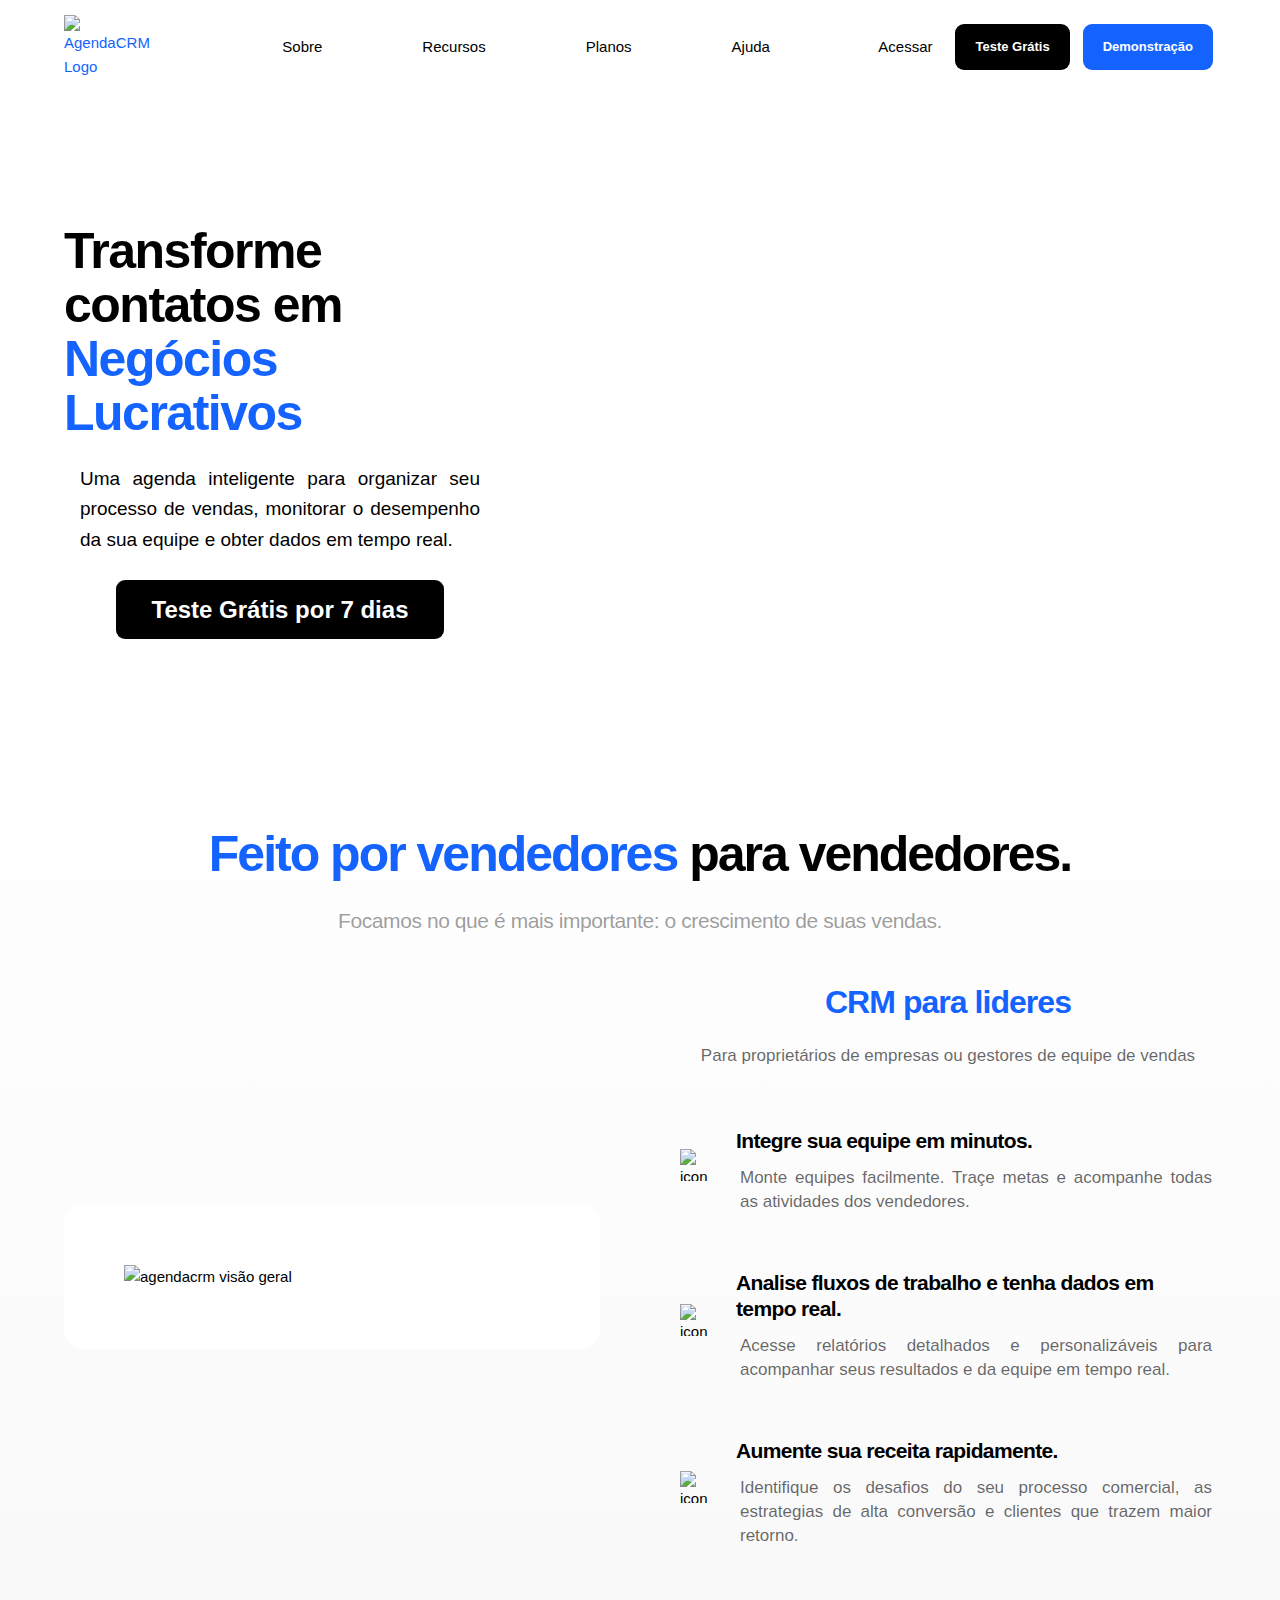
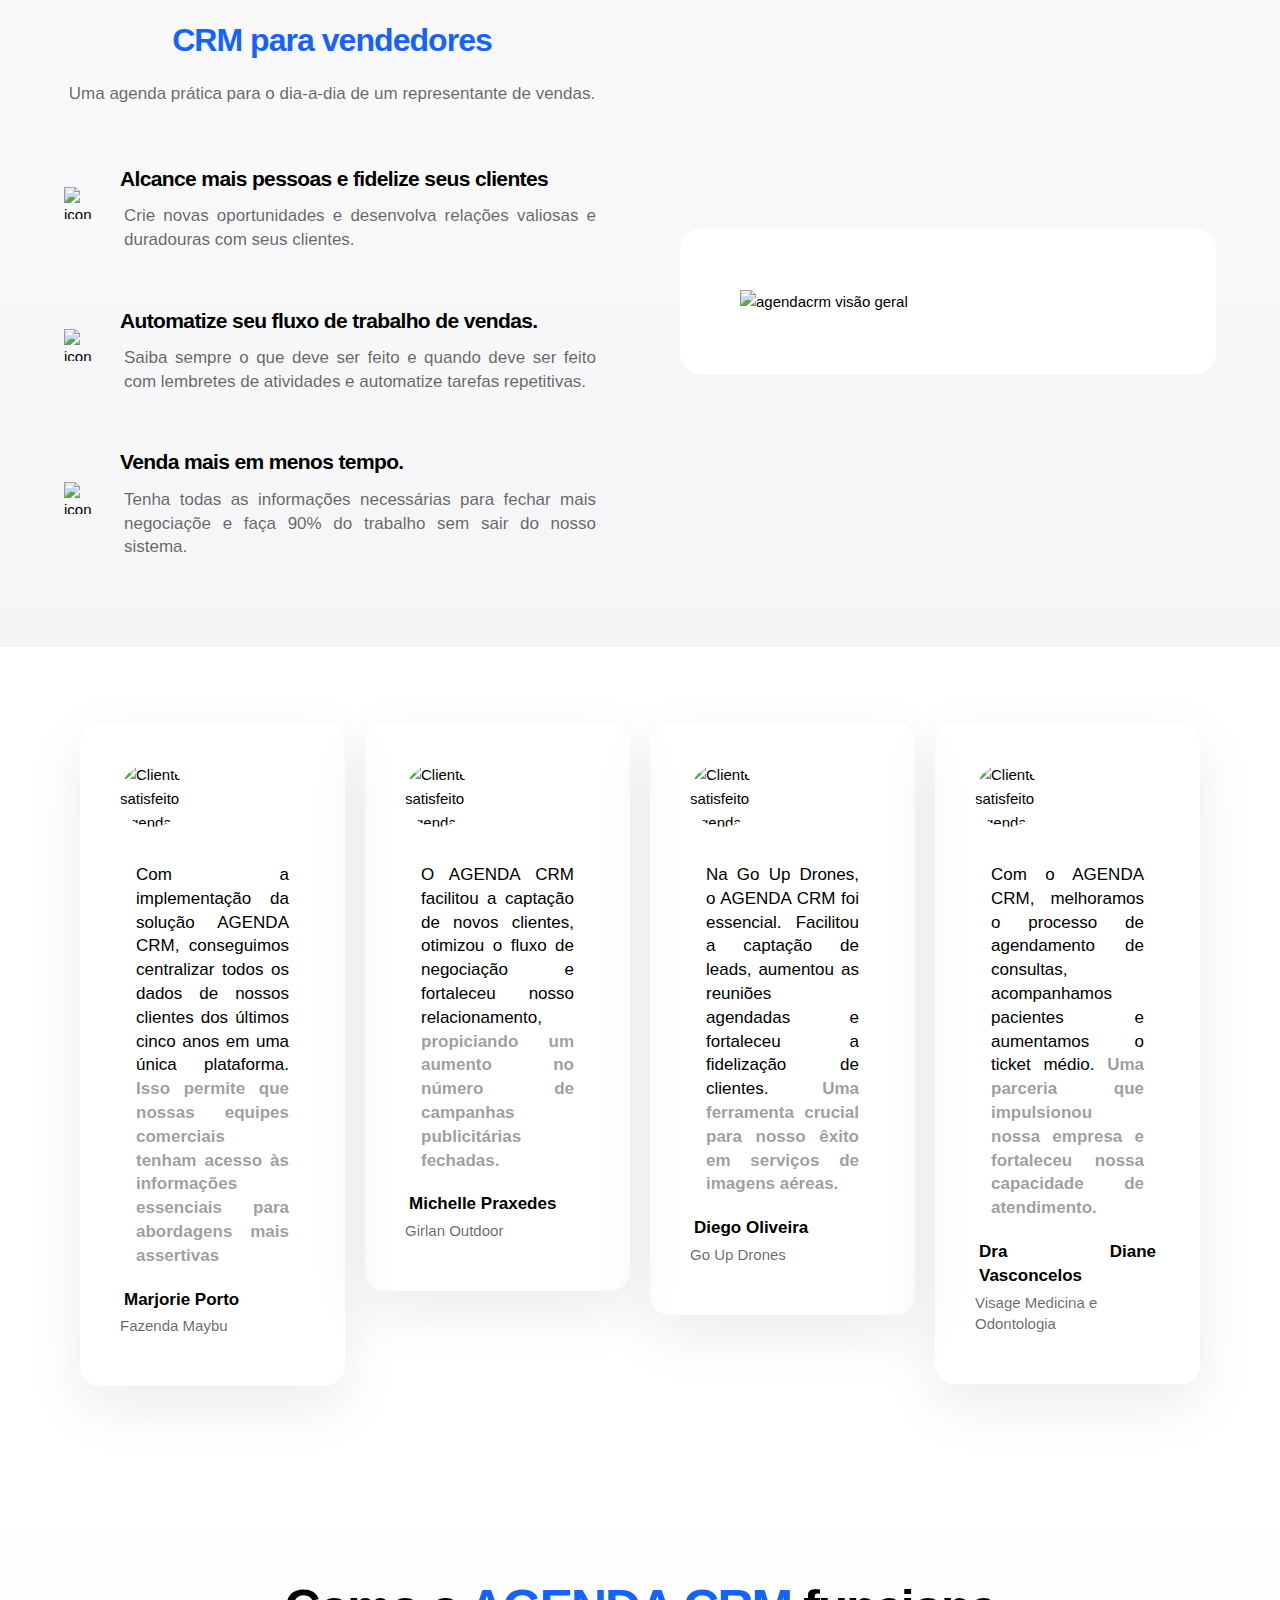
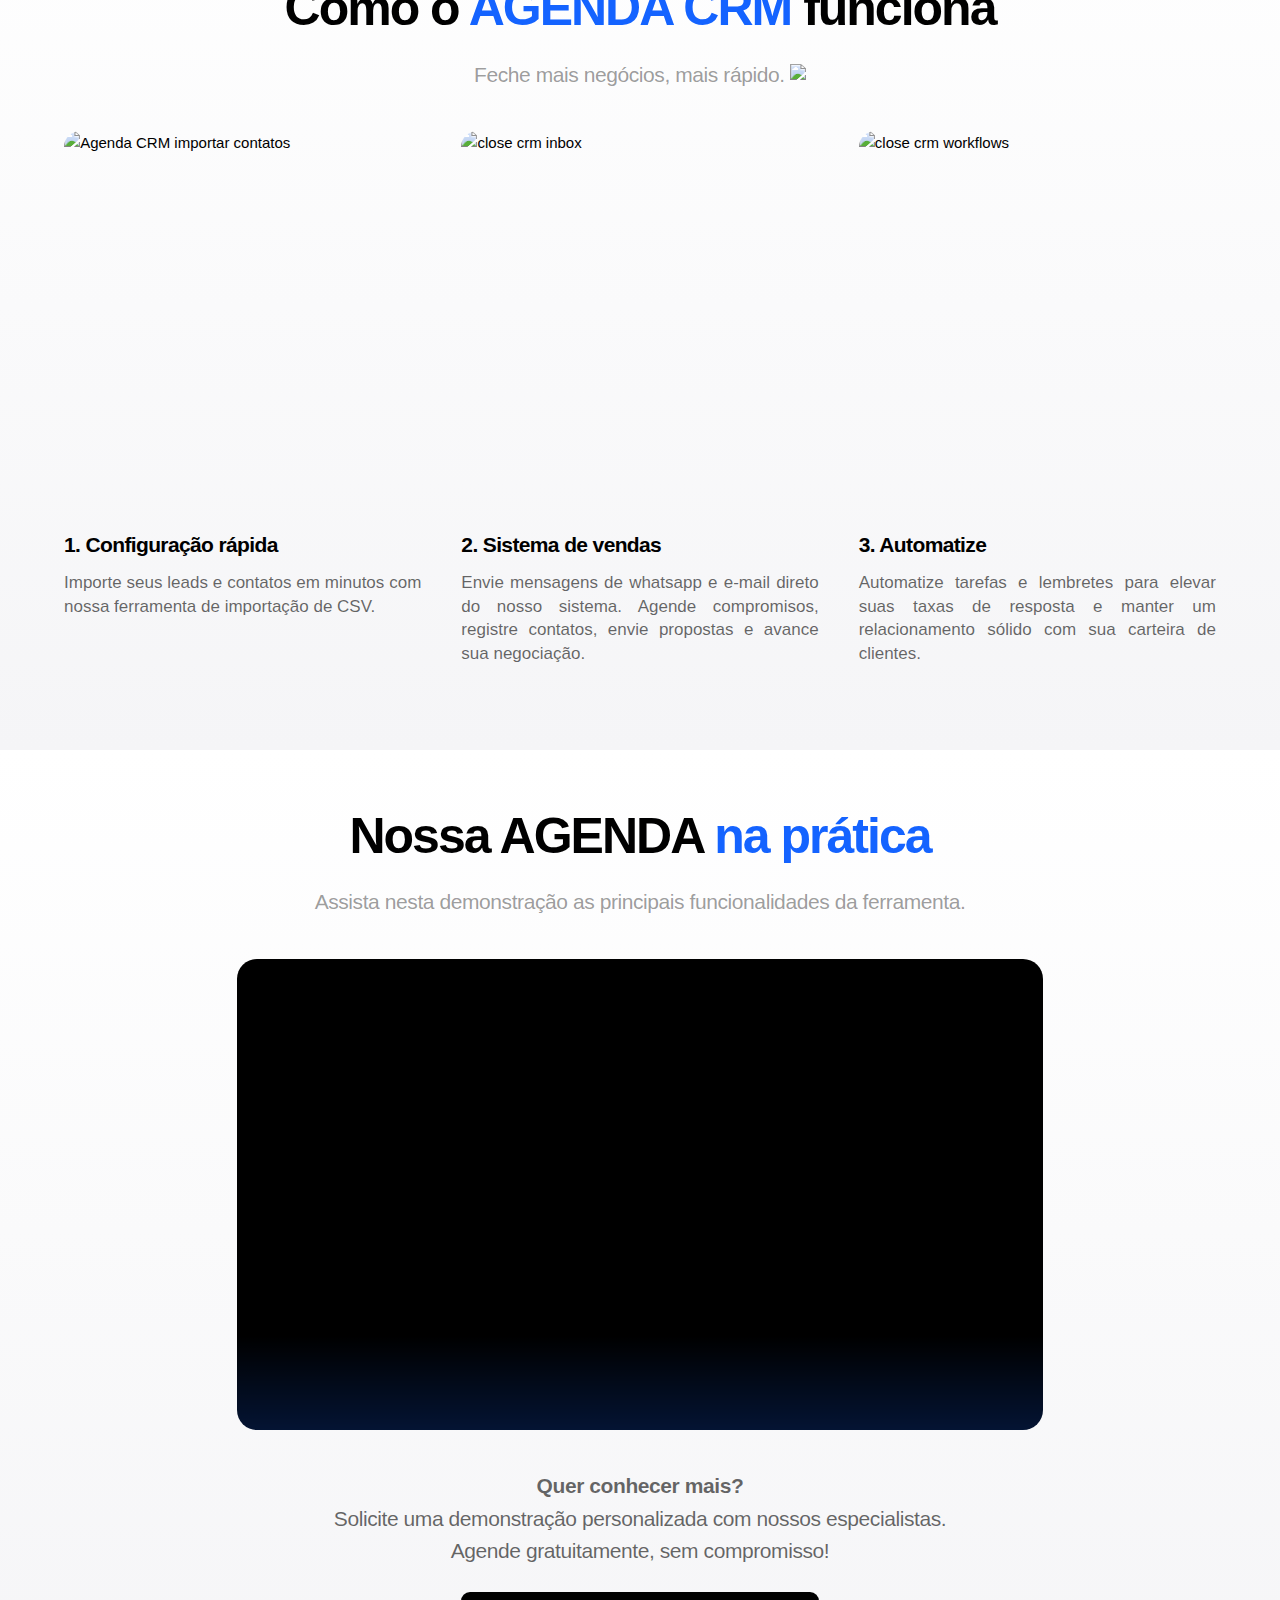
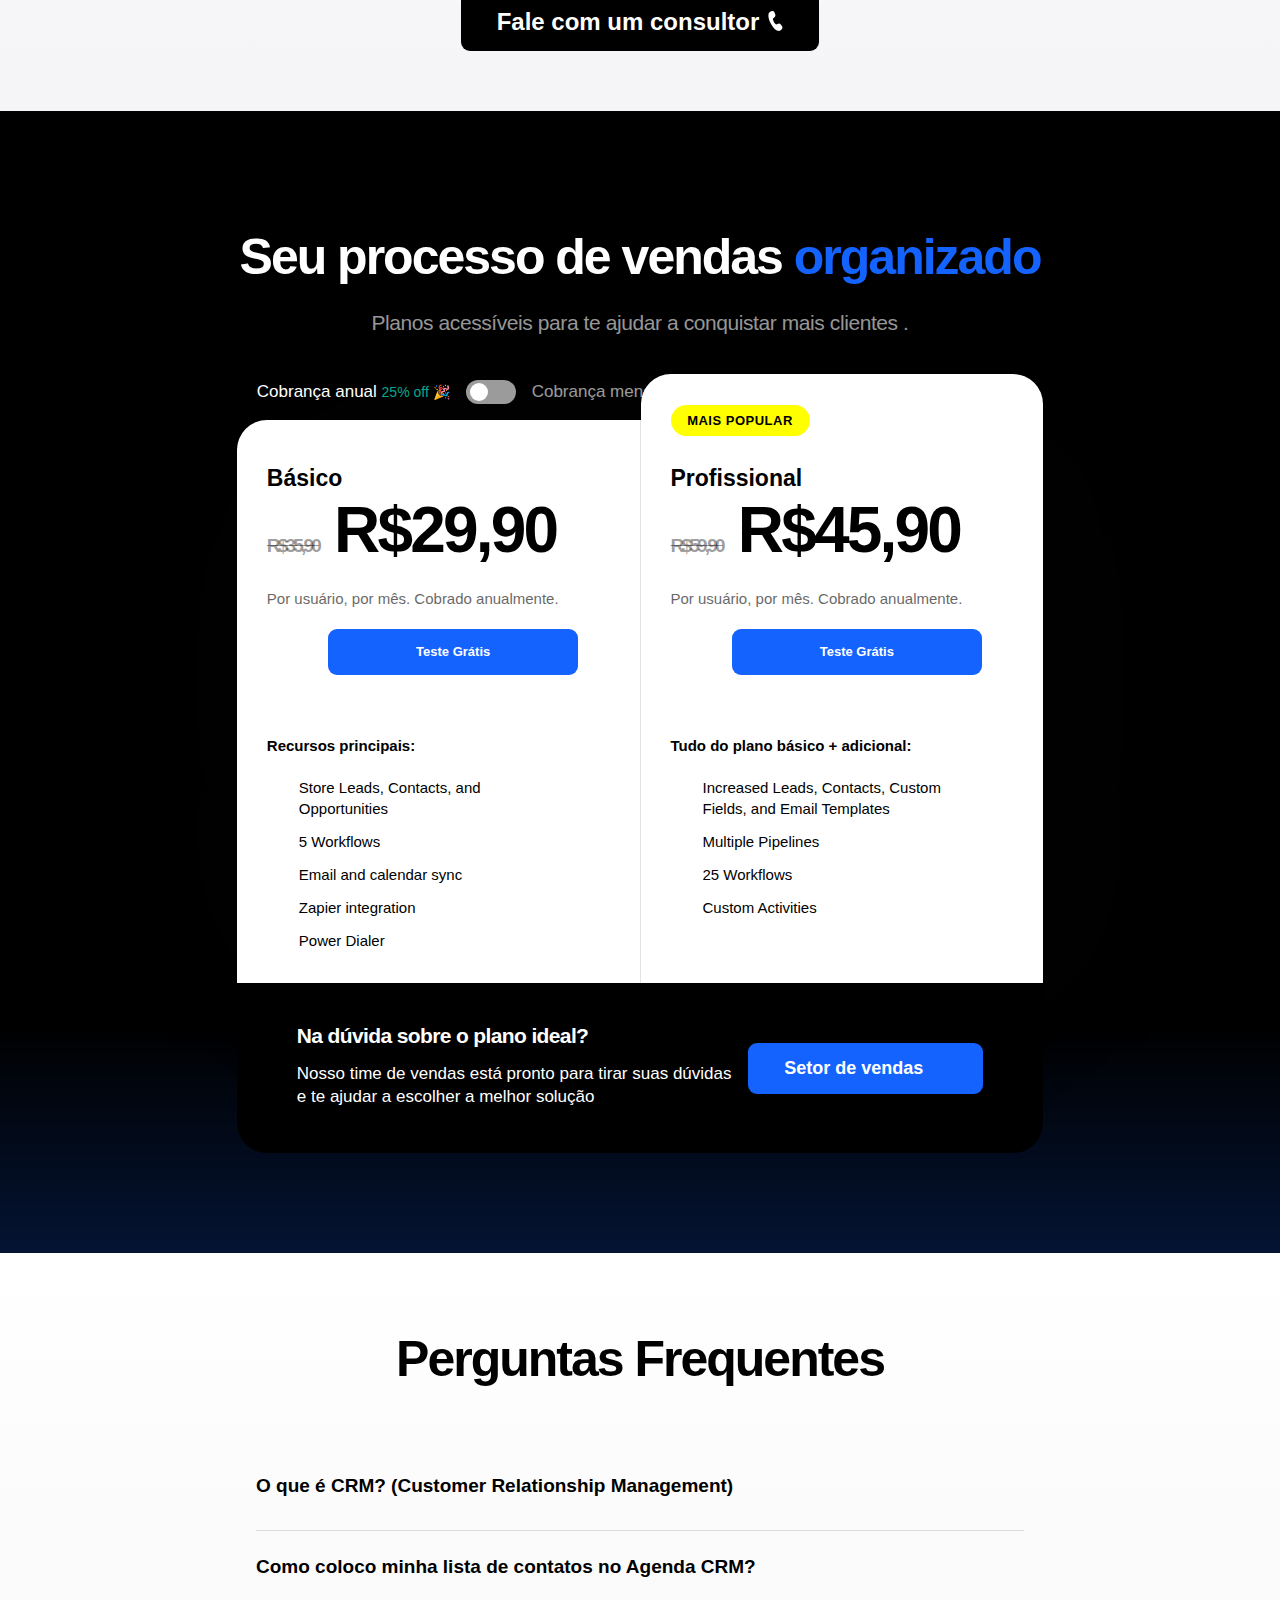
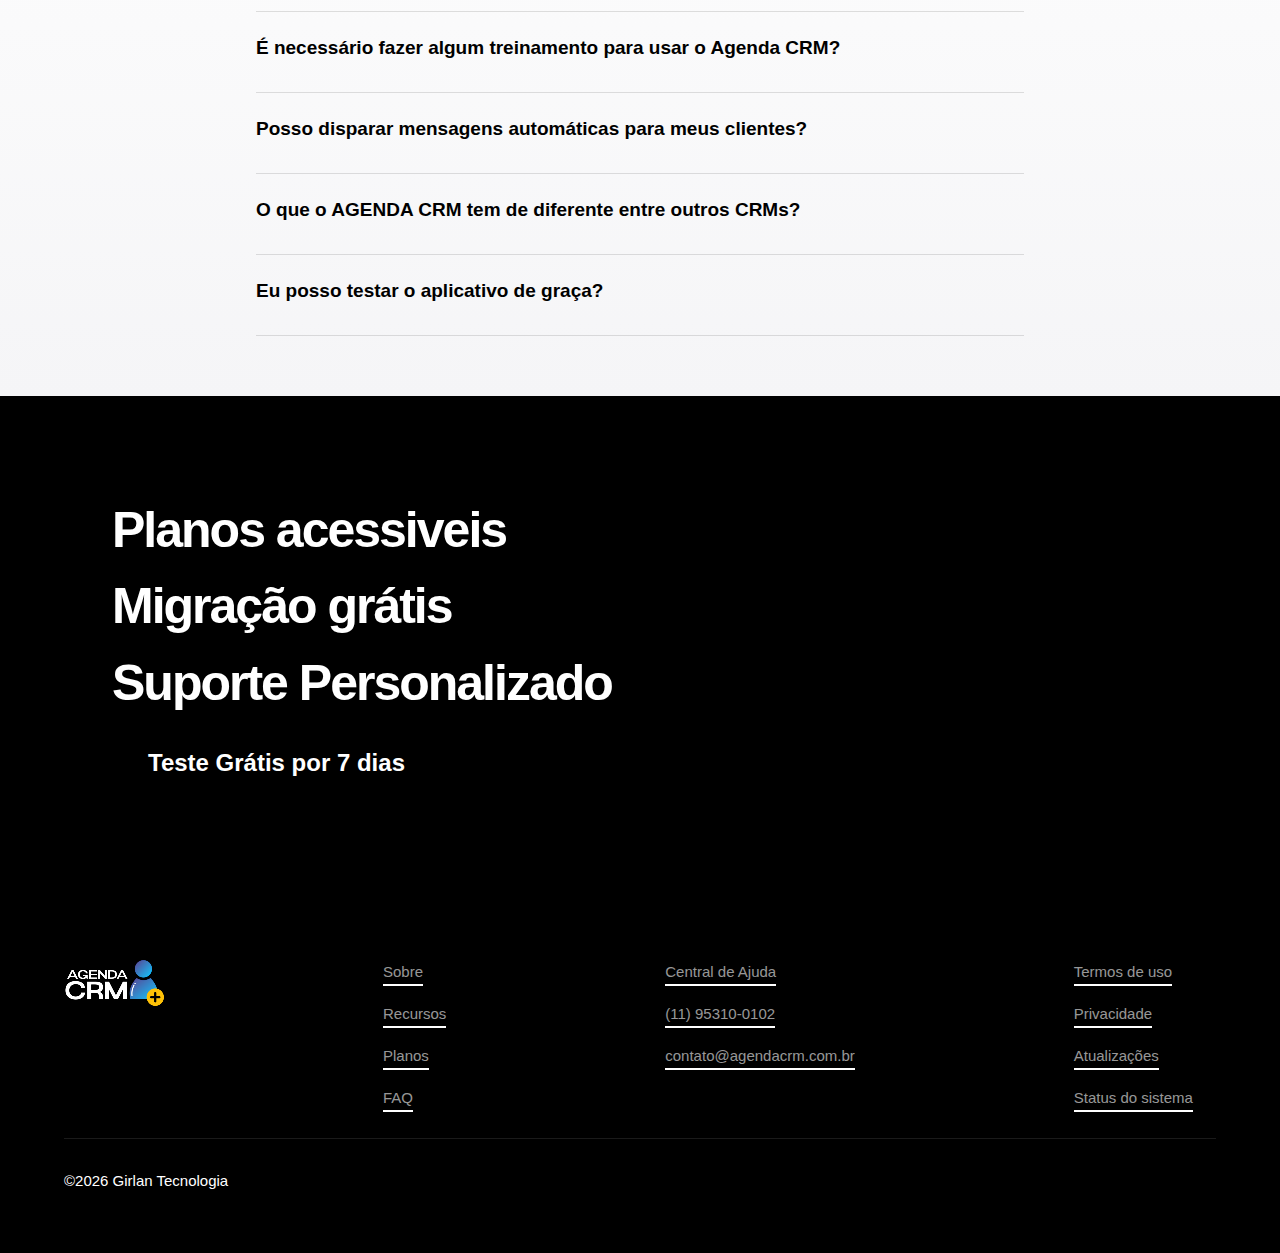
==== commit f696c7f3: "Update index.html" ====
--- a/index.html
+++ b/index.html
@@ -53,6 +53,9 @@
   </script>
 
 </head>
+=>
+->
+!=
 
 <body>
 <main id="site">
@@ -143,137 +146,6 @@
      </div>
     </section><!--end top-->
 
-    <!--plans CLEAN CLASS-->
-    <section class="bg-black" id="pricing">
-      <div class="padding-global">
-          <div class="container-large">
-              <div class="padding-section-larger">
-                  <div class="text-align-center">
-                      <h2 class="heading-style-h3">Seu processo de vendas <span class="text-color-blue">organizado</span></h2>
-                      <div class="text-size-large text-color-white-60" style="font-family: Arial, sans-serif;">Planos acessíveis para te ajudar a conquistar mais clientes .</div>
-                  </div>
-                  <div class="content-wrapper">
-                      <div class="plans-wrapper">
-                          <div class="switch">
-                              <div class="toggle-text annual-toggle">Cobrança anual <span class=text-size-xtiny>25% off 🎉</span></div>
-                              <a class="toggle-contain w-inline-block" data-w-id="f733a443-72ed-b84f-13b7-215648318e85" href="#" id="toggle-button"><div class="toggle-dot"></div></a>
-                              <div class="toggle-text month-toggle">Cobrança mensal</div>
-                          </div><!--end chave-->
-                          <div class="pricing-box-row"><!--table-->
-                              <div class="pricing-box starter-box v3">
-                                  <div class="price-wrapper starter-block">
-                                   <div class="plan-type">Básico</div>
-                                   <div class="price-contain-v2">
-                                    <div class="price-and-plan-description-wrapper yearly">
-                                     <div class="price yearly"><span class="text-size-regular text-color-black-40 text-weight-bold text-style-strike">R$35,90</span> R$29,90</div>
-                                     <div class="plan-description">Por usuário, por mês. Cobrado anualmente.</div>
-                                     <a class="price-button w-button" href="https://app.agendacrm.com.br/register">Teste Grátis</a>
-                                    </div>
-                                    <div class="price-and-plan-description-wrapper monthly" style="-webkit-transform:translate3d(50PX, 0, 0) scale3d(1, 1, 1) rotateX(0) rotateY(0) rotateZ(0) skew(0, 0);-moz-transform:translate3d(50PX, 0, 0) scale3d(1, 1, 1) rotateX(0) rotateY(0) rotateZ(0) skew(0, 0);-ms-transform:translate3d(50PX, 0, 0) scale3d(1, 1, 1) rotateX(0) rotateY(0) rotateZ(0) skew(0, 0);transform:translate3d(50PX, 0, 0) scale3d(1, 1, 1) rotateX(0) rotateY(0) rotateZ(0) skew(0, 0);opacity:0;display:none">
-                                     <div class="price monthly"><span class="text-size-regular text-weight-bold" style="opacity: 0;">R$35,90</span> R$35,90</div>
-                                     <div class="plan-description">Por usuário, por mês. Cobrado mensalmente.</div>
-                                     <a class="price-button w-button" href="https://app.agendacrm.com.br/register">Teste Grátis</a>
-                                    </div>
-                                   </div>
-                                   <div class="w-layout-grid rows-pricing-page">
-                                    <div class="bold-15px">Recursos principais:</div>
-                                    <div class="wrapper-rows-2 checkmark---pricing-page">
-                                     <img alt="" class="contain check-mark-icon" loading="lazy" src="https://assets-global.website-files.com/61717799a852418a278cfa9b/61dc899c3f4e8791512156aa_blue-checkmark-28x28.svg"/>
-                                     <div class="heading-and-text-2 pricing">
-                                      <div class="price-points">Store Leads, Contacts, and Opportunities</div>
-                                     </div>
-                                    </div>
-                                    <div class="wrapper-rows-2 checkmark---pricing-page">
-                                     <img alt="" class="contain check-mark-icon" loading="lazy" src="https://assets-global.website-files.com/61717799a852418a278cfa9b/61dc899c3f4e8791512156aa_blue-checkmark-28x28.svg"/>
-                                     <div class="heading-and-text-2 pricing">
-                                      <div class="price-points">5 Workflows</div>
-                                     </div>
-                                    </div>
-                                    <div class="wrapper-rows-2 checkmark---pricing-page" id="w-node-f733a443-72ed-b84f-13b7-215648318eac-ac3e341f">
-                                     <img alt="" class="contain check-mark-icon" loading="lazy" src="https://assets-global.website-files.com/61717799a852418a278cfa9b/61dc899c3f4e8791512156aa_blue-checkmark-28x28.svg"/>
-                                     <div class="heading-and-text-2 pricing">
-                                      <div class="price-points">Email and calendar sync</div>
-                                     </div>
-                                    </div>
-                                    <div class="wrapper-rows-2 checkmark---pricing-page" id="w-node-f733a443-72ed-b84f-13b7-215648318eb1-ac3e341f">
-                                     <img alt="" class="contain check-mark-icon" loading="lazy" src="https://assets-global.website-files.com/61717799a852418a278cfa9b/61dc899c3f4e8791512156aa_blue-checkmark-28x28.svg"/>
-                                     <div class="heading-and-text-2 pricing">
-                                      <div class="price-points">Zapier integration</div>
-                                     </div>
-                                    </div>
-                                    <div class="wrapper-rows-2 checkmark---pricing-page">
-                                     <img alt="" class="contain check-mark-icon" loading="lazy" src="https://assets-global.website-files.com/61717799a852418a278cfa9b/61dc899c3f4e8791512156aa_blue-checkmark-28x28.svg"/>
-                                     <div class="heading-and-text-2 pricing">
-                                      <div class="price-points">Power Dialer</div>
-                                     </div>
-                                    </div>
-                                   </div>
-                                  </div>
-                              </div>
-                              <div class="pricing-box most-popular-box v3">
-                                  <div class="price-wrapper professional-block">
-                                      <div class="popular">MAIS POPULAR</div>
-                                      <div class="plan-type">
-                                       Profissional
-                                      </div>
-                                      <div class="price-contain-v2">
-                                       <div class="price-and-plan-description-wrapper yearly">
-                                        <div class="price yearly"><span class="text-size-regular text-color-black-40 text-weight-bold text-style-strike">R$59,90</span> R$45,90</div>
-                                        <div class="plan-description">Por usuário, por mês. Cobrado anualmente.</div>
-                                        <a class="price-button w-button" href="https://app.agendacrm.com.br/register">Teste Grátis</a>
-                                       </div>
-                                       <div class="price-and-plan-description-wrapper monthly" style="-webkit-transform:translate3d(50PX, 0, 0) scale3d(1, 1, 1) rotateX(0) rotateY(0) rotateZ(0) skew(0, 0);-moz-transform:translate3d(50PX, 0, 0) scale3d(1, 1, 1) rotateX(0) rotateY(0) rotateZ(0) skew(0, 0);-ms-transform:translate3d(50PX, 0, 0) scale3d(1, 1, 1) rotateX(0) rotateY(0) rotateZ(0) skew(0, 0);transform:translate3d(50PX, 0, 0) scale3d(1, 1, 1) rotateX(0) rotateY(0) rotateZ(0) skew(0, 0);opacity:0;display:none">
-                                        <div class="price monthly"><span class="text-size-regular text-weight-bold" style="opacity: 0;">R$59,90</span> R$59,90</div>
-                                        <div class="plan-description">Por usuário, por mês. Cobrado mensalmente.</div>
-                                        <a class="price-button w-button" href="https://app.agendacrm.com.br/register">Teste Grátis</a>
-                                       </div>
-                                      </div>
-                                      <div class="w-layout-grid rows-pricing-page">
-                                       <div class="bold-15px">
-                                        Tudo do plano básico + adicional:
-                                       </div>
-                                       <div class="wrapper-rows-2 checkmark---pricing-page">
-                                        <img alt="" class="contain check-mark-icon" loading="lazy" src="https://assets-global.website-files.com/61717799a852418a278cfa9b/61dc899c3f4e8791512156aa_blue-checkmark-28x28.svg"/>
-                                        <div class="heading-and-text-2 pricing">
-                                         <div class="price-points">
-                                          Increased Leads, Contacts, Custom Fields, and Email Templates
-                                         </div>
-                                        </div>
-                                       </div>
-                                       <div class="wrapper-rows-2 checkmark---pricing-page">
-                                        <img alt="" class="contain check-mark-icon" loading="lazy" src="https://assets-global.website-files.com/61717799a852418a278cfa9b/61dc899c3f4e8791512156aa_blue-checkmark-28x28.svg"/>
-                                        <div class="heading-and-text-2 pricing">
-                                         <div class="price-points">Multiple Pipelines</div>
-                                        </div>
-                                       </div>
-                                       <div class="wrapper-rows-2 checkmark---pricing-page">
-                                        <img alt="" class="contain check-mark-icon" loading="lazy" src="https://assets-global.website-files.com/61717799a852418a278cfa9b/61dc899c3f4e8791512156aa_blue-checkmark-28x28.svg"/>
-                                        <div class="heading-and-text-2 pricing">
-                                         <div class="price-points">25 Workflows</div>
-                                        </div>
-                                       </div>
-                                       <div class="wrapper-rows-2 checkmark---pricing-page" id="w-node-f733a443-72ed-b84f-13b7-215648318eda-ac3e341f">
-                                        <img alt="" class="contain check-mark-icon" loading="lazy" src="https://assets-global.website-files.com/61717799a852418a278cfa9b/61dc899c3f4e8791512156aa_blue-checkmark-28x28.svg"/>
-                                        <div class="heading-and-text-2 pricing">
-                                         <div class="price-points">Custom Activities</div>
-                                        </div>
-                                       </div>
-                                      </div>
-                                     </div>
-                              </div>
-                          </div><!--end table-->
-                          <div class="pricing-table-drawer">
-                              <div><h3 class="heading-style-h7">Na dúvida sobre o plano ideal?</h3>
-                              <p class="text-size-small">Nosso time de vendas está pronto para tirar suas dúvidas<br/>e te ajudar a escolher a melhor solução</p></div>
-                              <div class="button-group"><a class="button is-icon-arrow w-button" href="/demo" id="sellsman-cta">Setor de vendas</a></div>
-                          </div>
-                      </div>
-                  </div>
-              </div>
-          </div>
-      </div>
-  </section>
-
 <!--about-->
 <section class="bg-gradient" id="about">
   <div class="padding-global">
@@ -534,6 +406,137 @@
     </section>
     <!--end demo-->
 
+        <!--plans CLEAN CLASS-->
+        <section class="bg-black" id="pricing">
+          <div class="padding-global">
+              <div class="container-large">
+                  <div class="padding-section-larger">
+                      <div class="text-align-center">
+                          <h2 class="heading-style-h3">Seu processo de vendas <span class="text-color-blue">organizado</span></h2>
+                          <div class="text-size-large text-color-white-60" style="font-family: Arial, sans-serif;">Planos acessíveis para te ajudar a conquistar mais clientes .</div>
+                      </div>
+                      <div class="content-wrapper">
+                          <div class="plans-wrapper">
+                              <div class="switch">
+                                  <div class="toggle-text annual-toggle">Cobrança anual <span class=text-size-xtiny>25% off 🎉</span></div>
+                                  <a class="toggle-contain w-inline-block" data-w-id="f733a443-72ed-b84f-13b7-215648318e85" href="#" id="toggle-button"><div class="toggle-dot"></div></a>
+                                  <div class="toggle-text month-toggle">Cobrança mensal</div>
+                              </div><!--end chave-->
+                              <div class="pricing-box-row"><!--table-->
+                                  <div class="pricing-box starter-box v3">
+                                      <div class="price-wrapper starter-block">
+                                       <div class="plan-type">Básico</div>
+                                       <div class="price-contain-v2">
+                                        <div class="price-and-plan-description-wrapper yearly">
+                                         <div class="price yearly"><span class="text-size-regular text-color-black-40 text-weight-bold text-style-strike">R$35,90</span> R$29,90</div>
+                                         <div class="plan-description">Por usuário, por mês. Cobrado anualmente.</div>
+                                         <a class="price-button w-button" href="https://app.agendacrm.com.br/register">Teste Grátis</a>
+                                        </div>
+                                        <div class="price-and-plan-description-wrapper monthly" style="-webkit-transform:translate3d(50PX, 0, 0) scale3d(1, 1, 1) rotateX(0) rotateY(0) rotateZ(0) skew(0, 0);-moz-transform:translate3d(50PX, 0, 0) scale3d(1, 1, 1) rotateX(0) rotateY(0) rotateZ(0) skew(0, 0);-ms-transform:translate3d(50PX, 0, 0) scale3d(1, 1, 1) rotateX(0) rotateY(0) rotateZ(0) skew(0, 0);transform:translate3d(50PX, 0, 0) scale3d(1, 1, 1) rotateX(0) rotateY(0) rotateZ(0) skew(0, 0);opacity:0;display:none">
+                                         <div class="price monthly"><span class="text-size-regular text-weight-bold" style="opacity: 0;">R$35,90</span> R$35,90</div>
+                                         <div class="plan-description">Por usuário, por mês. Cobrado mensalmente.</div>
+                                         <a class="price-button w-button" href="https://app.agendacrm.com.br/register">Teste Grátis</a>
+                                        </div>
+                                       </div>
+                                       <div class="w-layout-grid rows-pricing-page">
+                                        <div class="bold-15px">Recursos principais:</div>
+                                        <div class="wrapper-rows-2 checkmark---pricing-page">
+                                         <img alt="" class="contain check-mark-icon" loading="lazy" src="https://assets-global.website-files.com/61717799a852418a278cfa9b/61dc899c3f4e8791512156aa_blue-checkmark-28x28.svg"/>
+                                         <div class="heading-and-text-2 pricing">
+                                          <div class="price-points">Store Leads, Contacts, and Opportunities</div>
+                                         </div>
+                                        </div>
+                                        <div class="wrapper-rows-2 checkmark---pricing-page">
+                                         <img alt="" class="contain check-mark-icon" loading="lazy" src="https://assets-global.website-files.com/61717799a852418a278cfa9b/61dc899c3f4e8791512156aa_blue-checkmark-28x28.svg"/>
+                                         <div class="heading-and-text-2 pricing">
+                                          <div class="price-points">5 Workflows</div>
+                                         </div>
+                                        </div>
+                                        <div class="wrapper-rows-2 checkmark---pricing-page" id="w-node-f733a443-72ed-b84f-13b7-215648318eac-ac3e341f">
+                                         <img alt="" class="contain check-mark-icon" loading="lazy" src="https://assets-global.website-files.com/61717799a852418a278cfa9b/61dc899c3f4e8791512156aa_blue-checkmark-28x28.svg"/>
+                                         <div class="heading-and-text-2 pricing">
+                                          <div class="price-points">Email and calendar sync</div>
+                                         </div>
+                                        </div>
+                                        <div class="wrapper-rows-2 checkmark---pricing-page" id="w-node-f733a443-72ed-b84f-13b7-215648318eb1-ac3e341f">
+                                         <img alt="" class="contain check-mark-icon" loading="lazy" src="https://assets-global.website-files.com/61717799a852418a278cfa9b/61dc899c3f4e8791512156aa_blue-checkmark-28x28.svg"/>
+                                         <div class="heading-and-text-2 pricing">
+                                          <div class="price-points">Zapier integration</div>
+                                         </div>
+                                        </div>
+                                        <div class="wrapper-rows-2 checkmark---pricing-page">
+                                         <img alt="" class="contain check-mark-icon" loading="lazy" src="https://assets-global.website-files.com/61717799a852418a278cfa9b/61dc899c3f4e8791512156aa_blue-checkmark-28x28.svg"/>
+                                         <div class="heading-and-text-2 pricing">
+                                          <div class="price-points">Power Dialer</div>
+                                         </div>
+                                        </div>
+                                       </div>
+                                      </div>
+                                  </div>
+                                  <div class="pricing-box most-popular-box v3">
+                                      <div class="price-wrapper professional-block">
+                                          <div class="popular">MAIS POPULAR</div>
+                                          <div class="plan-type">
+                                           Profissional
+                                          </div>
+                                          <div class="price-contain-v2">
+                                           <div class="price-and-plan-description-wrapper yearly">
+                                            <div class="price yearly"><span class="text-size-regular text-color-black-40 text-weight-bold text-style-strike">R$59,90</span> R$45,90</div>
+                                            <div class="plan-description">Por usuário, por mês. Cobrado anualmente.</div>
+                                            <a class="price-button w-button" href="https://app.agendacrm.com.br/register">Teste Grátis</a>
+                                           </div>
+                                           <div class="price-and-plan-description-wrapper monthly" style="-webkit-transform:translate3d(50PX, 0, 0) scale3d(1, 1, 1) rotateX(0) rotateY(0) rotateZ(0) skew(0, 0);-moz-transform:translate3d(50PX, 0, 0) scale3d(1, 1, 1) rotateX(0) rotateY(0) rotateZ(0) skew(0, 0);-ms-transform:translate3d(50PX, 0, 0) scale3d(1, 1, 1) rotateX(0) rotateY(0) rotateZ(0) skew(0, 0);transform:translate3d(50PX, 0, 0) scale3d(1, 1, 1) rotateX(0) rotateY(0) rotateZ(0) skew(0, 0);opacity:0;display:none">
+                                            <div class="price monthly"><span class="text-size-regular text-weight-bold" style="opacity: 0;">R$59,90</span> R$59,90</div>
+                                            <div class="plan-description">Por usuário, por mês. Cobrado mensalmente.</div>
+                                            <a class="price-button w-button" href="https://app.agendacrm.com.br/register">Teste Grátis</a>
+                                           </div>
+                                          </div>
+                                          <div class="w-layout-grid rows-pricing-page">
+                                           <div class="bold-15px">
+                                            Tudo do plano básico + adicional:
+                                           </div>
+                                           <div class="wrapper-rows-2 checkmark---pricing-page">
+                                            <img alt="" class="contain check-mark-icon" loading="lazy" src="https://assets-global.website-files.com/61717799a852418a278cfa9b/61dc899c3f4e8791512156aa_blue-checkmark-28x28.svg"/>
+                                            <div class="heading-and-text-2 pricing">
+                                             <div class="price-points">
+                                              Increased Leads, Contacts, Custom Fields, and Email Templates
+                                             </div>
+                                            </div>
+                                           </div>
+                                           <div class="wrapper-rows-2 checkmark---pricing-page">
+                                            <img alt="" class="contain check-mark-icon" loading="lazy" src="https://assets-global.website-files.com/61717799a852418a278cfa9b/61dc899c3f4e8791512156aa_blue-checkmark-28x28.svg"/>
+                                            <div class="heading-and-text-2 pricing">
+                                             <div class="price-points">Multiple Pipelines</div>
+                                            </div>
+                                           </div>
+                                           <div class="wrapper-rows-2 checkmark---pricing-page">
+                                            <img alt="" class="contain check-mark-icon" loading="lazy" src="https://assets-global.website-files.com/61717799a852418a278cfa9b/61dc899c3f4e8791512156aa_blue-checkmark-28x28.svg"/>
+                                            <div class="heading-and-text-2 pricing">
+                                             <div class="price-points">25 Workflows</div>
+                                            </div>
+                                           </div>
+                                           <div class="wrapper-rows-2 checkmark---pricing-page" id="w-node-f733a443-72ed-b84f-13b7-215648318eda-ac3e341f">
+                                            <img alt="" class="contain check-mark-icon" loading="lazy" src="https://assets-global.website-files.com/61717799a852418a278cfa9b/61dc899c3f4e8791512156aa_blue-checkmark-28x28.svg"/>
+                                            <div class="heading-and-text-2 pricing">
+                                             <div class="price-points">Custom Activities</div>
+                                            </div>
+                                           </div>
+                                          </div>
+                                         </div>
+                                  </div>
+                              </div><!--end table-->
+                              <div class="pricing-table-drawer">
+                                  <div><h3 class="heading-style-h7">Na dúvida sobre o plano ideal?</h3>
+                                  <p class="text-size-small">Nosso time de vendas está pronto para tirar suas dúvidas<br/>e te ajudar a escolher a melhor solução</p></div>
+                                  <div class="button-group"><a class="button is-icon-arrow w-button" href="/demo" id="sellsman-cta">Setor de vendas</a></div>
+                              </div>
+                          </div>
+                      </div>
+                  </div>
+              </div>
+          </div>
+      </section>
+
     <!--faq OK-->
     <section class="bg-gradient" id="faq">
       <div class="padding-global">
--- a/agenda-website.min.css
+++ b/agenda-website.min.css
@@ -6,6 +6,105 @@
 img{vertical-align:middle;max-width:100%;display:inline-block}
 html.w-mod-touch *{background-attachment:scroll!important}
 html[data-w-dynpage] [data-w-cloak]{color:transparent!important}
+
+.blog-link{color:var(--black);align-items:stretch;font-weight:500;text-decoration:none;transition:color .36s;display:flex;padding-left:50px;padding-right:50px}
+.blog-link:hover{color:var(--blue);}
+.blog-link.nav{padding:0 25px;transition-property:none;display:flex}
+.brand{flex:none;width:100px;height:49px;padding-left:0}
+.login-link{color:var(--white);flex:none;font-size:15px;font-weight:500;transition:color .36s}
+.login-link:hover{color:var(--crimson)}
+.login-link.black-login{color:var(--black);flex:none;padding-left:20px;padding-right:20px;font-weight:500}
+.logo-2{z-index: ;cursor:pointer;width:100px;height:46px;position:absolute;top:0;bottom:0;left:0}
+.logo-2:hover{opacity:.8}
+.menu-button{justify-content:center;align-items:center;margin-right:5%;display:flex;position:absolute;top:auto;bottom:auto;left:auto;right:0%}
+.menu-button.black{color:#000;margin-right:5%;padding-top:10px;padding-bottom:10px;position:absolute}
+.nav-button-1-v2{background-color: var(--black);color:var(--white);border-style:none;border-radius:9px;flex:none;margin-left:0;margin-right:10px;padding:20px;font-size:13px;font-weight:700;line-height:50%;transition:background-color .36s}
+.nav-button-1-v2:hover{background-color: #ffc000;}
+.nav-button-2-v2{background-color:var(--blue);color:var(--white);border-style:none;border-radius:9px;flex:none;margin-left:0;margin-right:0;padding:20px;font-size:13px;font-weight:700;line-height:50%;transition:background-color .36s}
+.nav-button-2-v2:hover{background-color:#0096FF;}
+.nav-button-wrapper{align-items:center;display:flex}
+.nav-button-wrapper.navmenu-button{display:none}
+.nav-container{flex:none;justify-content:space-between;align-items:center;width:90%;max-width:1280px;margin-left:auto;margin-right:auto;display:flex}
+.nav-link-hover{padding-top:20px;padding-bottom:20px;font-weight:500}
+.nav-link-hover:hover{color:var(--blue);}
+.nav-menu-2{color:var(--black);align-items:stretch;padding-top:15px;padding-left: 30px;font-size:15px;display:flex;position:static}
+.nav-menu-desktop{width:100%;display:flex}
+.nav-menu-mobile-v3{display:none}
+.nav-v2-mobile-login{background-color:#1463ff;background-image:url(https://assets-global.website-files.com/61717799a852418a278cfa9b/619e6a3b53fba7ba01510210_download-simple%201.svg);background-position:93%;background-repeat:no-repeat;background-size:auto;border-radius:100px;padding:0 72px 0 32px;font-weight:700;line-height:64px}
+.navbar{color:var(--black);background-color:var(--white);z-index:1000;height:80px;justify-content:center;align-items:stretch;display:flex;position:fixed;top:0%;bottom:auto;left:0%;right:0%}
+.navigation-container{justify-content:space-between;align-items:center;width:100%;height:100%;margin-left:auto;margin-right:auto;padding-top:7px;padding-bottom:8px;display:flex}
+.navigation-full{justify-content:space-between;align-items:center;width:100%;padding-left:0%;padding-right:0%;display:flex}
+.navigation-left{justify-content:space-between;align-items:center;display:flex}
+.navigation-right{justify-content:flex-end;align-items:center;font-size:16px;display:flex;padding-top: 15px;}
+.w-embed:before,.w-embed:after{content:" ";grid-area:1/1/2/2;display:table}
+.w-embed:after{clear:both}
+.w-icon-nav-menu:before{content:""}
+.w-inline-block{max-width:100%;display:inline-block}
+.w-nav:before,.w-nav:after{content:" ";grid-area:1/1/2/2;display:table}
+.w-nav:after{clear:both}
+.w-nav-brand{float:left;text-decoration:none;position:relative}
+.w-nav-button{float:right;cursor:pointer;-webkit-tap-highlight-color:transparent;tap-highlight-color:transparent;-webkit-user-select:none;-ms-user-select:none;user-select:none;padding:18px;font-size:24px;display:none;position:relative}
+.w-nav-button:focus{outline:0}
+.w-nav-menu{float:right;position:relative}
+
+[data-nav-menu-open]{text-align:center;background:#c8c8c8;min-width:200px;position:absolute;top:100%;left:0;right:0;overflow:visible;display:block!important}
+.w-nav[data-animation=over-left] .w-nav[data-animation=over-left] [data-nav-menu-open]{z-index:1;top:0;right:auto}
+.w-nav[data-animation=over-right] .w-nav[data-animation=over-right] [data-nav-menu-open]{z-index:1;top:0;left:auto}
+.w-nav[data-collapse=all] .w-nav-button{display:block}
+.w-nav[data-collapse=all] .w-nav-menu{display:none}
+
+@media screen and (min-width:1280px){
+    .nav-button-1-v2{margin-left:3px}
+    .nav-button-2-v2{margin-left:3px;margin-right:3px}
+    .navigation-full{padding-top:0;padding-bottom:0}
+}
+
+@media screen and (max-width:991px){
+    .blog-link{padding-left:0}
+    .blog-link.nav{color:var(--black);padding:0;display:block}
+    .brand{align-items:center;display:flex}
+    .login-link.black-login{flex:none}
+    .login-link.black-login.nav-hide{padding-left:0}
+    .nav-button-1-v2,.nav-button-2-v2{font-size:13px}
+    .nav-button-wrapper{margin-right:20%}
+    .nav-button-wrapper.navmenu-button{flex-direction:row;justify-content:flex-start;margin-right:0;display:none}
+    .nav-link-hover{border-bottom:1px solid rgba(0,0,0,.2);justify-content:space-between;width:100%;display:flex}
+    .nav-link-hover:hover{color:var(--black)}
+    .nav-menu-2{background-color:var(--white);flex-direction:column;align-items:flex-start;width:100%;height:auto;padding-left:5%;padding-right:5%;position:absolute;top:88%;bottom:auto;left:0%;right:0%;box-shadow:0 20px 20px rgba(0,0,0,.2)}
+    .nav-menu-desktop{flex-direction:column;display:none}
+    .nav-menu-mobile-v3{color:var(--black);flex-direction:column;height:auto;padding-top:10px;display:flex}
+    .navigation-container{justify-content:space-between;align-items:center;width:95%;margin-left:0;padding-top:10px;padding-bottom:10px}
+    .navigation-full{justify-content:center}
+    .navigation-left{display:block}
+    .navigation-right{padding-right:10px}
+    .w-nav[data-collapse=medium] .w-nav-button{display:block}
+    .w-nav[data-collapse=medium] .w-nav-menu{display:none}    
+}
+
+@media screen and (max-width:767px){
+    .blog-link{padding-top:0;padding-bottom:0}
+    .login-link.black-login.nav-hide{display:none}
+    .nav-button-wrapper.navmenu-button{padding-top:0;padding-bottom:18px;display:flex}
+    .nav-container{padding-top:20px;padding-bottom:20px}
+    .nav-menu-mobile-v3{margin-bottom:18px}
+    .nav-v2-mobile-login{color:var(--white);background-image:none;flex:1;padding-right:32px;line-height:48px}
+    .navigation-right{padding-right:30px}
+    .w-nav-brand{padding-left:10px}
+    .w-nav[data-collapse=small] .w-nav-button{display:block}
+    .w-nav[data-collapse=small] .w-nav-menu{display:none}
+}
+@media screen and (max-width:479px){
+    .blog-link{flex-direction:column;align-items:flex-start}
+    .navigation-right{padding-right:32px}
+    .nav-button-1-v2{padding:16px 14px;font-size:12px}
+    .nav-button-2-v2{padding:12px;font-size:16px;line-height:90%;display:none}
+    .nav-button-wrapper{margin-right:15%}
+    .nav-v2-mobile-login{padding-left:10px}
+    .w-nav[data-collapse=tiny] .w-nav-button{display:block}
+    .w-nav[data-collapse=tiny] .w-nav-menu{display:none}
+}
+
+/*******************************************/
 
 .w-icon-slider-right:before{content:""}
 .w-icon-slider-left:before{content:""}
@@ -80,7 +179,7 @@
 /* global */
 body{color:var(--black);font-family:Inter,sans-serif;font-size:15px;line-height:160%}
 h1{letter-spacing:-.04em;margin-top:0;margin-bottom:30px;font-size:96px;font-weight:700;line-height:100%}
-h2{letter-spacing:-.03em;margin-top:0;margin-bottom:30px;font-size:48px;font-weight:700;line-height:115%}
+h2{letter-spacing:-.03em;margin-top:0;margin-bottom:30px;font-size:48px;font-weight:700;line-height:115%}X
 h3,h4,h5{letter-spacing:-.03em;margin-top:0;margin-bottom:24px;font-size:48px;font-weight:700;line-height:115%}
 h6{margin-top:0;margin-bottom:24px;font-size:40px;font-weight:700;line-height:120%}
 p{margin-bottom:24px;font-size:19px;line-height:160%}
@@ -127,48 +226,35 @@
 .button{color:#fff;text-align:center;background-color:#000;border-radius:100px;padding:20px 36px;font-size:24px;font-weight:700;line-height:130%;transition:all .25s}
 .button:hover{background-color:var(--blue)}
 .button-group{grid-column-gap:1rem;grid-row-gap:1rem;flex-wrap:wrap;align-items:center;justify-content:center;display:flex}
-.w-embed:before,.w-embed:after{content:" ";grid-area:1/1/2/2;display:table}
-.w-embed:after{clear:both}
-.w-inline-block{max-width:100%;display:inline-block}
+
+
 .w-layout-grid{grid-row-gap:16px;grid-column-gap:16px;grid-template-rows:auto auto;grid-template-columns:1fr 1fr;grid-auto-columns:1fr;display:grid;padding-top: 40px;}
 /**/
 
 /*menu*/
-.w-icon-nav-menu:before{content:""}
-.w-nav:before,.w-nav:after{content:" ";grid-area:1/1/2/2;display:table}
-.w-nav:after{clear:both}
-.w-nav-button{float:right;cursor:pointer;-webkit-tap-highlight-color:transparent;tap-highlight-color:transparent;-webkit-user-select:none;-ms-user-select:none;user-select:none;padding:18px;font-size:24px;display:none;position:relative}
-.w-nav-button:focus{outline:0}
-.w-nav-menu{float:right;position:relative}
-.w-nav-brand{float:left;text-decoration:none;position:relative}
-[data-nav-menu-open]{text-align:center;background:#c8c8c8;min-width:200px;position:absolute;top:100%;left:0;right:0;overflow:visible;display:block!important}
-.w-nav[data-collapse=all] .w-nav-menu{display:none}
-.w-nav[data-collapse=all] .w-nav-button{display:block}
-.w-nav[data-animation=over-left] .w-nav[data-animation=over-left] [data-nav-menu-open]{z-index:1;top:0;right:auto}
-.w-nav[data-animation=over-right] .w-nav[data-animation=over-right] [data-nav-menu-open]{z-index:1;top:0;left:auto}
-.navbar{color:var(--black);background-color:var(--white);z-index:1000;height:80px;justify-content:center;align-items:stretch;display:flex;position:fixed;top:0%;bottom:auto;left:0%;right:0%}
-.nav-container{flex:none;justify-content:space-between;align-items:center;width:90%;max-width:1280px;margin-left:auto;margin-right:auto;display:flex}
-.navigation-full{border-bottom:1px rgba(61,66,75,.07);justify-content:space-between;align-items:center;width:100%;padding-left:0%;padding-right:0%;display:flex}
-.navigation-container{justify-content:space-between;align-items:center;width:100%;height:100%;margin-left:auto;margin-right:auto;padding-top:7px;padding-bottom:8px;display:flex}
-.navigation-left{justify-content:space-between;align-items:center;display:flex}
-.nav-menu-2{color:var(--black);align-items:stretch;padding-top:15px;padding-left: 30px;font-size:15px;display:flex;position:static}
-.brand{flex:none;width:100px;height:49px;padding-left:0}
-.logo-2{z-index: ;cursor:pointer;width:100px;height:46px;position:absolute;top:0;bottom:0;left:0}
-.logo-2:hover{opacity:.8}
-.nav-menu-desktop{width:100%;display:flex}
-.blog-link{color:var(--black);align-items:stretch;font-weight:500;text-decoration:none;transition:color .36s;display:flex;padding-left:50px;padding-right:50px}
-.blog-link:hover{color:var(--blue);}
-.nav-link-hover{padding-top:20px;padding-bottom:20px;font-weight:500}
-.nav-link-hover:hover{color:var(--blue);}
-.nav-menu-mobile-v3{display:none}
-.blog-link.nav{padding:0 25px;transition-property:none;display:flex}
-.nav-button-wrapper{align-items:center;display:flex}
-.nav-button-wrapper.navmenu-button{display:none}
-.nav-v2-mobile-login{background-color:#1463ff;background-image:url(https://assets-global.website-files.com/61717799a852418a278cfa9b/619e6a3b53fba7ba01510210_download-simple%201.svg);background-position:93%;background-repeat:no-repeat;background-size:auto;border-radius:100px;padding:0 72px 0 32px;font-weight:700;line-height:64px}
-.navigation-right{justify-content:flex-end;align-items:center;font-size:16px;display:flex;padding-top: 15px;}
-.login-link{color:var(--white);flex:none;font-size:15px;font-weight:500;transition:color .36s}
-.login-link:hover{color:var(--crimson)}
-.login-link.black-login{color:var(--black);flex:none;padding-left:20px;padding-right:20px;font-weight:500}
+
+
+
+
+
+
+
+
+
+
+
+
+
+
+
+
+
+
+
+
+
+
+
 /**/
 
 /* specifics */
@@ -188,7 +274,7 @@
 .right-bullets_image{width:100%;height:100%}
 .right-bullets_item-list{grid-column-gap:1.5rem;grid-row-gap:1rem;grid-template-rows:auto;grid-template-columns:1fr;padding-top:.5rem;padding-bottom:.5rem}
 .right-bullets_item{margin-bottom:1rem; display:flex}
-.right-bullets_item-icon-wrapper{flex:none;align-self:flex-start;margin-right:1.5rem;margin-top:0.25rem}
+.right-bullets_item-icon-wrapper{flex:none;align-self:center ;margin-right:1.5rem;margin-top:0.25rem}
 .icon-1x1-small{width:2rem;height:2rem}
 .reviews-image-wrapper{margin-bottom:1.25rem}
 .reviews-image{border-radius:50%;width:4rem;min-width:4rem;height:4rem;min-height:4rem}
@@ -332,42 +418,21 @@
 .plans-top-wrapper{justify-content:space-between;align-items:center;width:100%;display:flex}
 .testimonial-2{background-color:#f7f5f6;overflow:hidden}.testimonial-2.pricing{background-color:var(--white)}
 .subheads-contain-fixed-width{flex-direction:column;justify-content:center;align-items:center;width:175px;display:flex}.compare-plans-heading{letter-spacing:-1.6px;margin-bottom:0;font-size:56px}.pricing-heading-wrapper{flex-direction:column;align-items:center;width:90%;max-width:1000px;display:flex}
-
-
-
 .block-cta-grid{grid-column-gap:40px;grid-row-gap:0px;grid-template-rows:auto;grid-template-columns:1fr 1fr 1fr;width:100%}
 .price.pricing-catalog{color:var(--white);text-align:center;font-size:64px}
-
 .testimonial-wrapper-3{flex-direction:column;justify-content:space-between;align-items:flex-start;width:90%;max-width:1152px;margin-left:auto;margin-right:auto;padding-top:128px;padding-bottom:128px;display:block;position:relative}.contain---left-2{align-items:flex-start;width:80%;display:flex}.faq-heading{color:#fff;width:80%;font-size:23px;font-weight:700;line-height:155%}.faq-heading.white{color:var(--black);width:100%;padding-left:20px}.faq-heading.white-2{color:var(--black);width:100%}._4-grid{grid-column-gap:0px;grid-row-gap:0px;grid-template-rows:auto;grid-template-columns:1fr 1fr 1fr 1fr;justify-content:stretch;align-items:center;width:70%;height:100px}._4-grid.content{grid-column-gap:0px;border-bottom:1px rgba(0,0,0,.2);grid-template-rows:1fr;justify-items:stretch;width:70%;height:50px;padding-top:10px;padding-bottom:10px}.cta-block-link{align-items:center;margin-top:12px;font-weight:400;text-decoration:none;display:flex}.cta-block-link:hover{opacity:.9}.cta-block-link:active{opacity:.8}.testimonial-subheading-2{opacity:.4;margin-top:4px;font-size:17px;font-weight:500;line-height:165%}
 .price-wrapper{border-right:1px solid rgba(0,0,0,.1);flex-direction:column;justify-content:space-between;padding-right:0;display:flex}.price-wrapper.basic-block,.price-wrapper.business-block{border:1px #000;flex-direction:column;justify-content:space-between;display:flex}.price-wrapper.starter-block,.price-wrapper.professional-block{border-right-style:none}.price-wrapper.pricing-catalog{border-right-color:rgba(255,255,255,.06)}.price-wrapper.pricing-catalog.v3{border-right-style:none}
 .cta-block-heading{letter-spacing:-.8px;margin-top:0;margin-bottom:0;font-size:32px;line-height:125%}.cta-block-heading.v2{font-size:24px}
 .rows-dropdown-text{opacity:1;font-size:15px;font-weight:500;line-height:165%}.rows-dropdown-text._90-width{width:auto;display:inline-block}.rows-dropdown-text._90-width.gray-text{color:rgba(0,0,0,.4)}.rows-dropdown-text._17px{font-size:17px}.rows-dropdown-text._17px.mobile{display:none}.rows-dropdown-text.tooltip-text{color:rgba(0,0,0,.4);margin-top:5px;font-size:14px;line-height:130%}.rows-dropdown-text.plan{color:rgba(0,0,0,.4);font-size:17px}.rows-dropdown-text._400{font-weight:400}.faq-section{background-color:#000;padding-bottom:0;overflow:hidden}.new-tag{background-color:rgba(214,21,73,.1);border-radius:100px;align-items:center;padding:5px 12px;display:flex}.new-tag.resources{background-color:rgba(78,195,117,.1)}.green-text{color:var(--medium-sea-green)}.green-text.new{margin-left:5px;font-weight:600}.ebook-hero-link{z-index:1;border-radius:100px;flex-direction:row;justify-content:center;align-items:center;width:80px;height:48px;padding:12px 28px;display:flex;position:relative}.ebook-links-wrap{justify-content:center;max-width:260px;margin-top:5px;margin-left:auto;margin-right:auto;display:flex}.ebook-hero-link-icon{z-index:2;width:24px;height:24px;position:absolute;top:0%;bottom:0%;left:0%;right:0%}.ebook-hero-link-icon.ebook-hero-icon-white{z-index:1}
 .checkbox-text-black{opacity:.8;color:var(--white);margin-bottom:0;margin-left:12px;font-size:17px;font-weight:400;line-height:160%}.crm-paragraph{margin-bottom:0}
 .black-cta-text{color:#fff;margin-right:21px;font-size:19px;font-weight:700;line-height:337%}.trufan-slider{background-color:transparent;width:100%;height:100%;display:flex}.trufan-slider.home{max-width:1024px}.left-arrow-4{width:50%;left:-22%}.right-arrow-4{width:50%;right:-15%}.email-block-trial{margin-top:40px;margin-bottom:0}.email-block-trial.pink-trial{width:100%;margin-top:0;margin-bottom:16px;position:relative}.email-block-trial.pink-trial:active,.email-block-trial.pink-trial:focus{border:1px #000}.email-block-trial.pink-subscribe{width:50%;margin-top:0;margin-bottom:0;position:relative}.error-message-4{color:#fff;background-color:#fff;border-radius:100px;flex:0 auto;padding:20px}.one-click-heading{letter-spacing:-2px;width:auto;margin-bottom:0;font-size:64px;line-height:106%}.banner-heading{color:var(--white);margin-bottom:0}.lfg-text{opacity:.6;color:var(--black);font-size:17px;line-height:165%}.middle-divider{background-color:var(--black);opacity:.2;width:95%;height:1px;margin-bottom:128px;margin-left:auto;margin-right:auto}.lf-grid-link-item-2{color:var(--black);background-color:#fff;border-radius:12px;flex-direction:column;height:100%;padding:28px;text-decoration:none;transition:all .3s;display:flex;box-shadow:17px 17px 200px rgba(64,69,79,.08)}.lf-grid-link-item-2:hover{background-color:var(--black);color:var(--white)}.lf-author-position-2{clear:none;color:rgba(0,0,0,.4);font-size:17px;font-weight:500;line-height:165%}.grid-link-head-wrapper-2{justify-content:flex-start;align-items:center;display:flex;position:relative}.lf-social-media-sticky-container-2{flex-direction:row;align-items:center;display:flex}.lf-rich-text-link-block-2{color:#000;background-color:#f7f5f6;border-radius:20px;width:100%;margin-bottom:16px;padding:32px;text-decoration:none}.view-more-div{z-index:20;background-color:var(--white-smoke);justify-content:center;align-items:center;width:100%;height:50px;display:flex;position:absolute;top:auto;bottom:0%;left:0%;right:0%}.empty-state{color:var(--black);text-align:center;background-color:rgba(221,221,221,0);border-radius:10px;flex-direction:column;justify-content:center;align-items:center;width:100%;margin-bottom:20px;padding:20px 0;font-size:17px;font-weight:700;display:flex}.collection-item{grid-column-gap:30px;grid-row-gap:16px;grid-template-rows:auto;grid-template-columns:1fr 1fr 1fr;grid-auto-columns:1fr}.ebook-template{grid-column-gap:30px;grid-row-gap:30px;grid-template-rows:auto auto;grid-template-columns:1fr 1fr 1fr;grid-auto-columns:1fr;width:100%}.ebook-template-list{grid-column-gap:30px;grid-row-gap:40px;grid-template-rows:auto;grid-template-columns:1fr 1fr 1fr;grid-auto-columns:1fr;display:grid}.ebook-about{color:var(--white);width:60%;max-width:840px}.ebook-about p{font-size:23px;line-height:155%}.ebook-points-rich-text p{background-image:url(https://assets-global.website-files.com/61717799a852418a278cfa9b/61a927dd1681fe692a5e5956_i%201.svg);background-position:0 0;background-repeat:no-repeat;background-size:48px;margin-bottom:40px;padding-top:60px;font-size:17px}.ebook-resourse-list{grid-column-gap:40px;grid-row-gap:40px;grid-template-rows:auto;grid-template-columns:1fr 1fr 1fr;grid-auto-columns:1fr;display:grid}.ebook-big-heading h1{color:var(--white)}.ebook-big-heading h2{color:var(--white);letter-spacing:-3.6px;font-size:96px;line-height:100%}.cs-hero-image-wrapper{border-radius:20px;width:100%;max-width:800px;height:440px;margin-bottom:60px;overflow:hidden}.cs-hero-image{object-fit:cover;width:100%;height:100%}.collection-list{grid-column-gap:30px;grid-row-gap:30px;grid-template-rows:auto auto;grid-template-columns:1fr 1fr 1fr;grid-auto-columns:1fr;display:grid}.ebook-rich-text a{color:var(--black);text-decoration:none}.ebook-rich-text ul{font-size:17px}.ebook-rich-text li{margin-bottom:10px}.ebook-featured-heading{letter-spacing:-2.8px;font-size:80px;line-height:100%}.featured-ebook-wrap{width:100%;max-width:400px;display:flex}.sub-tabs-pp-link{background-color:transparent;padding:0}.sub-tabs-pp-link.w--current{background-color:transparent}.catefories-heading.heading-size-small{font-size:32px}.drop-arrow-plain{margin-right:22px;font-size:17px}.drop-arrow-plain.white-arrow{margin-right:22px}.dropdown-link-mobile{color:var(--black);border-radius:10px;align-items:center;width:100%;padding:20px 22px 16px 10px;font-size:16px;text-decoration:none;display:flex}.dropdown-link-mobile:hover{color:var(--crimson);background-color:#f7f5f6}.dropdown-list-full-wrapper{background-color:#fff;background-image:url(https://assets-global.website-files.com/61717799a852418a278cfa9b/65a74201be9aedca1a906bae_nav-dropdown-bg.webp);background-position:50%;background-repeat:no-repeat;background-size:auto;border-top:1px solid #e5e5e5;width:100%;height:auto}
-
-
 .navigation{z-index:9;background-color:transparent;flex-direction:column;align-items:center;display:flex}.nav-card{border-radius:25px;flex-direction:column;align-items:flex-start;min-height:250px;display:flex}.dropdown-block{height:100%;margin-left:0;margin-right:0;position:static}.navigation-drop-container{background-color:#fff;justify-content:space-between;width:100%;max-width:1440px;margin-left:auto;margin-right:auto;padding-left:5%;display:flex}
-
-
 .dropdown-list-item{min-width:100%}.dropdown-list-item.w--open{background-color:rgba(255,255,255,0);border-top:1px #ccc;min-width:auto;max-width:1440px;height:auto;margin-left:auto;margin-right:auto;padding-top:10px;position:absolute;top:70px;bottom:auto;left:0;right:0;overflow:hidden;box-shadow:28px 28px 25px rgba(40,51,56,.2)}
-
-
 .dropdown-toggle-item{color:var(--black);padding-left:12px;padding-right:26px;transition:all .2s}.dropdown-toggle-item.w--open{color:var(--crimson)}.dropdown-toggle-item.white-dropdown{color:var(--black);padding-top:0;padding-bottom:0;padding-left:0}.dropdown-toggle-item.white-dropdown.product{padding-left:10px}.dropdown-toggle-item.black-dropdown-toggle{color:var(--white);padding-top:0;padding-bottom:0;transition-property:none}.dropdown-toggle-item.black-dropdown-toggle.w--open{padding-top:20px;padding-bottom:20px}.dropdown-toggle-item.black-dropdown-toggle.condensed{padding-left:0}.dropdown-toggle-item.black-dropdown-toggle.condensed-product{padding-left:10px}
-
-
-.logo-2.black-logo
-{z-index:1;
-display:inline-block
-}
-
-
 .nav-menu-left{flex-direction:row;justify-content:flex-start;width:100%;display:flex}.nav-menu-left-wrapper{flex-direction:column;align-items:stretch;width:60%;margin-left:-10px;padding-top:20px;padding-right:60px;display:flex}.navmenu-right-wrapper{background-color:var(--white-smoke);flex-direction:column;flex:none;justify-content:center;align-items:flex-start;width:40%;padding-top:20px;padding-left:40px;padding-right:5%;display:flex}.nav-menu-image-right-container{max-width:340px;max-height:250px;margin-bottom:20px}.nav-menu-right-image{width:100%;height:100%}.nav-menu-right-head-text{color:var(--black);max-width:480px;font-size:26px;font-weight:700;line-height:120%}.nav-menu-right-head-fade-text{color:rgba(0,0,0,.4);display:inline}.pricing-left-link-block{color:var(--black);border-radius:10px;align-items:center;max-width:320px;padding:20px;text-decoration:none;display:flex}.pricing-left-link-block:hover{background-color:var(--white-smoke)}.ccpa-table-head{width:100%;margin-top:10px;margin-bottom:10px}.heading-5{text-align:left;align-self:flex-start;margin-top:40px}.list{align-self:flex-start}.list-2{list-style-type:disc}.list-item-2{list-style-type:none}.ccpa-list{margin-bottom:10px}.ccpa-table-row{border-bottom:1px solid #e8e6e7;width:100%;margin-top:10px;margin-bottom:10px;padding-bottom:10px}
-
 .ebook-rich-text-para p{font-size:17px;line-height:165%}.ccpa-num-list{align-self:flex-start}.gdpr-heading{text-align:left;align-self:flex-start;margin-top:0}.div-block-8{background-color:var(--white-smoke);border-radius:20px;margin-bottom:20px;margin-right:20px;padding-top:10px;padding-bottom:10px}.gdpr-block-text{text-align:center;align-self:flex-start;padding-top:20px;font-size:15px}.gdpr-block-text p{font-size:15px}.paragraph-6{text-align:center;font-size:13px}.gdpr-btn{text-align:center;background-color:#2d66f5;border-radius:20px;width:200px;margin-bottom:10px;margin-left:auto;margin-right:auto;display:block}.bold-text-7{text-align:center;display:block}
 .tos-heading{flex:0 auto;align-self:flex-start;font-size:40px;display:block}
 .partner-table-row,.partner-table-header{align-self:flex-start;width:100%}.ccpa-text-copy{align-self:flex-start;font-size:15px}.ccpa-text-copy p{font-size:15px}.centered-container{text-align:center;flex:1}.dropdown-link-2:hover{color:var(--blue)}.nav-text{font-size:17px}.cs-icon-container{width:24px;height:24px;position:relative}
-
-
 .heading-7{color:var(--black-60)}.hero-overlay-careers{color:#fff;background-image:url(https://assets-global.website-files.com/61717799a852418a278cfa9b/62feaa58c31cff8c2af6ccd9_close-team-2022-hero-bg.webp);background-position:50%;background-size:cover;justify-content:center;align-items:center;height:90vh;max-height:600px;padding-top:100px;padding-bottom:100px;display:flex}.link-2{color:var(--black)}.ebook-hero-link-wrapper{width:24px;height:24px;position:relative}.hero-wrapper-changelog{width:90%;max-width:1280px;margin-left:auto;margin-right:auto;padding-top:180px}.changelog-hero{margin-bottom:128px}.changelog-flex-wrapper{flex-direction:column;align-items:flex-start;margin-top:80px;display:block}.changelog-contain{object-fit:contain;border-bottom:1px rgba(0,0,0,.2);justify-content:space-between;align-items:flex-start;margin-bottom:80px;padding-bottom:80px;display:flex;position:relative}
 .changelog-right-contain{width:90%;max-width:880px}.changelog-date{margin-bottom:18px;font-size:23px;font-weight:500;line-height:155%}.changelog-tab{background-color:rgba(78,195,117,.2);border-radius:100px;padding:8px 20px;display:flex}.tab-text{color:#4ec375;margin-left:8px;font-size:17px;font-weight:500}.changelog-main-paragraph{opacity:.6;max-width:640px;margin-bottom:0;font-size:19px;font-weight:400;line-height:160%}.changelog-divider{background-color:rgba(0,0,0,.2);width:100%;height:1px;position:absolute;top:auto;bottom:0%;left:0%;right:0%}.absolute-arrow{width:22%;position:absolute;top:0%;bottom:auto;left:auto;right:0%}.contacts-hero-wrapper{flex-direction:column;align-items:center;width:90%;max-width:1280px;margin-left:auto;margin-right:auto;padding-top:180px;display:flex}.contacts-hero-wrapper.template{text-align:left;align-items:flex-start;padding-top:140px}.contacts-hero{flex-direction:column;justify-content:center;align-items:center;margin-bottom:128px;display:block}.contacts-heading{margin-bottom:12px;font-size:64px}.contact-tabs-contain{margin-top:40px}.lfg-grey-text{opacity:.6;margin-top:4px;font-size:17px;line-height:140%}.lfg-content-head{margin-right:5px;font-size:19px;font-weight:700}.tabs-menu-contacts{background-color:var(--white-smoke);border-radius:100px;width:100%;max-width:864px;padding:4px;display:flex}.tab-link-contacts{background-color:var(--white-smoke);color:var(--black);border-radius:100px;align-items:center;height:48px;padding:10px 24px;font-size:16px;font-weight:700;display:flex}.tab-link-contacts.w--current{background-color:var(--black);color:var(--white)}.contact-tabs{flex-direction:column;align-items:center;width:100%;max-width:1280px;padding-top:0;display:flex}.contact-tabs-content{width:100%;max-width:1280px;padding-top:60px}.contacts-card-wrapper{background-color:var(--black);border-radius:20px;flex-direction:column;justify-content:space-between;align-items:center;width:100%;max-width:1280px;margin-bottom:40px;padding:64px 48px 48px;display:flex}.contacts-card-wrapper.template{background-image:url(https://assets-global.website-files.com/61717799a852418a278cfa9b/61d0e1c2721bda19b8ec35f8_Group.png);background-position:100% 100%;background-repeat:no-repeat;background-size:auto;margin-top:88px;margin-bottom:0;position:relative}.contacts-card-wrapper.contacts-card{padding:40px;position:relative}.contacts-banner-heading{color:var(--white);text-align:center;margin-bottom:20px;font-size:32px}.contacts-banner-heading.template{margin-bottom:8px}.contacts-icon{width:80px;margin-bottom:20px;position:static;top:-30px}.contacts-icon.template{flex:none;position:absolute;top:-35px}.contact-block{text-align:left;border-radius:20px;flex-direction:column;justify-content:space-between;max-width:620px;height:100%;padding:40px;display:flex;box-shadow:0 24px 120px rgba(64,69,79,.08)}.contact-top{align-items:center;margin-bottom:32px;display:flex}.contact-top.template{border-bottom-style:none;margin-bottom:80px;padding-bottom:0}.tabs-content-contact-page{overflow:visible}.consultant-image{object-fit:cover;border-radius:100%;width:100%;max-width:140px;box-shadow:0 1px 60px rgba(0,0,0,.05)}.consultant-image.small{width:80px}.heading-contain-contact{margin-left:28px}.heading-contain-contact.template{margin-left:40px}.business-name{margin-bottom:4px;font-size:23px}.location-text{opacity:.6;font-size:17px;font-weight:500;line-height:155%}.contact-middle{border-bottom:1px solid rgba(0,0,0,.2);justify-content:space-between;margin-bottom:40px;padding-bottom:20px;font-size:13px;display:flex}.contact-about-wrapper{width:60%;max-width:700px}.contact-about-wrapper.service{width:100%;max-width:400px}.contact-19px{color:rgba(0,0,0,.6);margin-bottom:12px;font-size:19px}.contact-19px.services{color:var(--black);font-weight:500}.services-list-contact{color:rgba(0,0,0,.6);justify-content:flex-start;font-size:12px;line-height:150%}.services-list-contact li{background-image:url(https://assets-global.website-files.com/61717799a852418a278cfa9b/61df0e6ab7113bd7788f9176_Rectangle%2068.svg);background-position:0%;background-repeat:no-repeat;background-size:auto;margin-bottom:8px;padding-left:20px;font-size:17px;list-style-type:none}.services-list-contact ul{margin-bottom:0;padding-left:0}.services-list-contact._17px{font-size:17px;display:flex}.tags-contain{justify-content:space-between;margin-top:auto;display:flex}.close-expert{color:var(--blue);background-color:transparent;border-radius:100px;flex:0 auto;align-items:center;margin-top:0;margin-right:0;padding:0 12px;font-size:17px;font-weight:500;line-height:40px;display:flex}.close-expert.close-expert-tag{opacity:1;background-color:rgba(20,99,255,.2)}.close-icon{margin-right:8px}.grey-tag{background-color:var(--white-smoke);color:var(--black);border-radius:100px;align-items:center;margin-right:12px;padding:0 20px;font-size:17px;font-weight:500;line-height:40px;display:flex}.contact-template-info{justify-content:space-between;align-items:flex-start;width:100%;max-width:1280px;margin-bottom:128px;display:flex;position:relative}.contact-left{text-align:left;flex-direction:column;align-items:flex-start;max-width:360px;margin-right:2%;display:flex;position:-webkit-sticky;position:sticky;top:10px}.left-headings-contact{color:var(--black);margin-bottom:4px;font-size:17px;font-weight:700;line-height:165%}.left-info-contact{color:var(--black);margin-bottom:24px;font-size:17px;font-weight:400;line-height:165%}.contact-right{width:70%;max-width:840px}.quote-text-contact{background-color:var(--white-smoke);background-image:url(https://assets-global.website-files.com/61717799a852418a278cfa9b/61d0e00b84d38b9e1893df48_Mask.png);background-position:100%;background-repeat:no-repeat;background-size:contain;border-radius:20px;margin-bottom:48px;padding:40px 32px}.quote-text{margin-bottom:0}.right-headings-contact{color:var(--black);text-align:left;margin-bottom:12px;font-size:23px;font-weight:700;line-height:155%}.contact-about-rich-text{text-align:left}.contact-about-rich-text p{color:rgba(0,0,0,.6)}.other-consultants-wrapper{text-align:left}.consultants-h3{max-width:980px;margin-bottom:80px}.footer-wrap{justify-content:center;width:100%;max-width:1280px;margin-left:auto;margin-right:auto;display:flex}.changelog-rich-text img{border-radius:10px;margin-top:20px;margin-bottom:20px;box-shadow:0 10px 100px rgba(0,0,0,.05)}.changelog-rich-text p{margin-bottom:10px}.changelog-rich-text li{font-size:19px;line-height:180%}.changelog-rich-text a{color:var(--blue);font-weight:500;text-decoration:none}.changelog-rich-text h3{font-size:40px}.changelog-rich-text h4{font-size:32px}.popular-content-wrap{margin-top:60px}.popular-content-card{background-color:var(--white);border-radius:20px;align-items:stretch;margin-bottom:24px;padding:20px;display:flex;box-shadow:0 10px 100px rgba(0,0,0,.05)}.popular-content-image{object-fit:cover;width:100%;height:100%}.popular-content-text{flex-direction:column;align-items:flex-start;width:60%;display:flex}.popular-content-title{margin-bottom:5px;font-size:19px;font-weight:700}.popular-content-description{color:var(--black-60);margin-bottom:0}.popular-content-image-wrap{border-radius:12px;width:40%;max-width:280px;max-height:180px;margin-right:40px;overflow:hidden}.video-button-no-blur{background-color:transparent;background-image:url(https://assets-global.website-files.com/61717799a852418a278cfa9b/619e6a3b53fba74a0551020c_Icon.png);background-position:50%;background-size:auto;border-radius:1000px;width:23%;height:37%;max-height:none;margin:auto;position:absolute;top:1%;bottom:0%;left:0%;right:0%;overflow:hidden}.video-button-no-blur.full-width{z-index:1;background-image:url(https://assets-global.website-files.com/61717799a852418a278cfa9b/62feb1aad4b29b48c867076c_play-button-blue.svg);background-repeat:no-repeat;height:41%}.video-button-no-blur.full-width.about{background-image:url(https://assets-global.website-files.com/61717799a852418a278cfa9b/62feb1aa11044d825ee8f074_play-button-red.svg);background-size:160px}.partner-cta-rows-paragraph{clear:none;opacity:.6;margin-bottom:24px;font-size:19px;font-weight:400;line-height:160%}.partner-cta-rows-paragraph.founders{opacity:.4;color:var(--black)}.html-embed-4{width:100%}.image-9{float:left;border-radius:100%;width:100px;height:100px}.text-block-93{clear:both;padding-left:140px;font-size:16px}.collection-item-2{background-image:url(https://d3e54v103j8qbb.cloudfront.net/img/background-image.svg);background-position:95% 10%;background-repeat:no-repeat;background-size:50px 50px;border:4px solid #f7f5f6;border-radius:20px;width:80%;margin-bottom:40px;padding:20px 20px 10px}.text-block-94{flex-direction:row;padding-left:40px;font-size:26px;font-weight:700;display:flex}.link-4{color:var(--black);padding-top:10px;padding-left:40px;display:flex}.collection-list-2{flex-direction:column;align-items:center;display:flex}.reviews-wrapper{background-color:transparent;flex-direction:column;justify-content:space-between;align-items:center;width:95%;max-width:1280px;margin-left:auto;margin-right:auto;padding-top:0;padding-bottom:80px;display:flex;position:relative;top:90px}.collection-list-wrapper{display:flex}.div-block-10{margin-bottom:40px}.html-embed-9{justify-content:center;align-items:flex-start;width:100%;display:flex}.resource-page-form{width:100%;margin-top:10px}.contacts-list-grid{grid-column-gap:40px;grid-row-gap:40px;flex-wrap:wrap;grid-template-rows:auto auto;grid-template-columns:1fr 1fr;grid-auto-columns:1fr;margin-bottom:100px;display:grid}.contacts-list-grid.full{grid-template-rows:auto;grid-template-columns:1fr}.contacts-list-grid.full.top-grid-list{margin-bottom:0}.contact-block-para-wrapper{margin-bottom:20px}.contact-top-grid{grid-template-rows:auto;grid-template-columns:1fr 1fr;grid-auto-columns:1fr;margin-bottom:40px;display:none}.custom-logo-train-section{background-color:var(--blue);padding-top:80px;padding-bottom:80px;position:relative;overflow:hidden}.custom-logo-train-section.startups{background-color:var(--crimson);padding-top:40px;padding-bottom:40px}.custom-logo-train-h6-wrapper{flex-direction:column;justify-content:space-between;align-items:center;width:90%;max-width:1280px;margin-left:auto;margin-right:auto;padding-top:40px;padding-bottom:0;display:flex;position:relative}.custom-logo-train-h6{color:#fff;text-align:center;letter-spacing:-.8px;margin-top:0;margin-bottom:20px;font-size:32px;line-height:125%}.custom-logo-train-logo-wrapper{justify-content:space-between;align-items:center;width:90%;max-width:1280px;margin-left:auto;margin-right:auto;padding-top:0;padding-bottom:30px;display:flex;position:relative}.custom-logo-train-grid{grid-column-gap:0px;grid-row-gap:30px;grid-template-rows:auto;grid-template-columns:1fr 1fr 1fr 1fr 1fr;grid-auto-columns:1fr;align-items:center;justify-items:center;width:100%;display:grid}.custom-logo-train-logo{max-width:100%;padding-top:0;padding-bottom:0}.custom-logo-train-logo.invert{filter:invert()}.quote-primary-section{background-color:#f7f5f6;padding-left:0;padding-right:0}.h2-56px-split-left{letter-spacing:-1.6px;margin-bottom:24px;font-size:56px;line-height:106%}.h2-56px-split-left.white-text-fill{color:var(--white)}.h2-64px-split-left{letter-spacing:-2px;width:auto;margin-bottom:24px;font-size:64px;line-height:106%}.parapraph-split-left{color:rgba(0,0,0,.6);flex-direction:column;margin-bottom:24px;font-size:20px;line-height:155%;display:block}.parapraph-split-left.pricing-catalog{color:rgba(255,255,255,.6);font-size:21px;font-weight:500}.paragraph-split-right{color:rgba(0,0,0,.6);flex-direction:column;margin-bottom:24px;font-size:20px;line-height:155%;display:flex}.simple-image-right-image-wrapper{width:48%;max-width:650px;position:relative}.simple-image-right{z-index:10;object-fit:contain;width:100%;height:100%;position:relative}.resource-delivery-wrapper{background-color:transparent;flex-direction:column;justify-content:space-between;align-items:center;width:95%;max-width:800px;margin-left:auto;margin-right:auto;padding-top:60px;padding-bottom:128px;display:flex;position:relative}.resource-delivery-btn{background-color:var(--blue);border-radius:100px;align-items:center;margin-top:20px;padding-left:32px;padding-right:32px;text-decoration:none;display:flex}.paragraph-8{font-size:23px;font-weight:500}.contacts-about-para{color:rgba(0,0,0,.6);font-size:17px}.sales-about-image-grid{grid-column-gap:24px;grid-row-gap:24px;grid-template-rows:auto auto;grid-template-columns:1fr 1fr;grid-auto-columns:1fr;display:grid}.sales-about-top-image-wrapper{border-radius:12px;width:100%;max-height:520px;overflow:hidden}.sales-about-image-top{object-fit:cover;width:100%;height:100%}.sales-about-image-bottom-left-wrapper{border-radius:12px;width:100%;overflow:visible}.sales-about-image-bottom-left{background-color:var(--white);object-fit:contain;border-radius:10px;width:100%;height:100%;box-shadow:0 10px 60px rgba(0,0,0,.06)}.sales-about-image-bottom-right-wrapper{border-radius:12px;overflow:visible}.sales-about-image-bottom-right{background-color:var(--white);object-fit:contain;border-radius:10px;width:100%;height:100%;box-shadow:0 10px 60px rgba(0,0,0,.05)}.div-block-11{width:100%}.blue-image-right-image-container{width:48%;margin-top:0;margin-left:2%;position:relative}.blue-image-right-text-container{width:45%;margin-left:0%}.blue-image-container{justify-content:space-between;align-items:center;display:flex}.center-h2-button-section{background-color:#f7f5f6;padding-left:40px;padding-right:40px}.center-h2-button-section.pricing{background-color:transparent;background-image:linear-gradient(#000 50%,#fff 50%)}.center-h2-button-wrapper{background-color:transparent;flex-direction:column;justify-content:space-between;align-items:center;width:90%;max-width:1280px;margin-left:auto;margin-right:auto;padding:128px 0;display:flex;position:relative}.center-h2-button-wrapper.pricing{background-color:var(--medium-sea-green);border-radius:30px;width:auto;max-width:1152px;overflow:hidden}.center-h2-button-h2{text-align:center;letter-spacing:-2px;width:80%;max-width:1280px;font-size:64px;line-height:106%}.center-h2-button-h2.white{color:var(--white);margin-left:auto;margin-right:auto}.center-h2-button-button{justify-content:center;display:flex}.heading-video-video-wrapper{border-radius:20px;justify-content:center;align-items:center;display:flex;position:relative;overflow:hidden}.resource-h2{letter-spacing:-2px}.simple-text-header-paragraph{color:rgba(0,0,0,.4);text-align:center;max-width:720px;margin-bottom:24px;margin-left:auto;margin-right:auto;font-size:23px;font-weight:500;line-height:155%}.play-image{width:56px}.lets-talk-embed{flex-direction:column;display:flex}.home-two-video-blur-2{filter:blur(3px);background-image:linear-gradient(rgba(0,0,0,.09),rgba(0,0,0,.09));border-radius:1000px;width:100%;height:100%;margin-top:0;position:relative}.resource-header-image{justify-content:flex-end;align-self:center;align-items:center;width:48%;max-width:550px;height:auto;max-height:none;margin-top:auto;margin-bottom:auto;margin-left:2%;display:flex;position:relative}.resources-wrapper-hero{background-color:#191919;border-radius:20px;justify-content:space-between;width:100%;max-width:1280px;margin-top:80px;margin-bottom:60px;padding:28px;display:none}.integration-image-field{width:100%;height:auto}.integration-image{border-radius:20px;width:100%;height:100%;margin-bottom:40px}.integration-video-block{border-radius:0;width:100%;height:auto}.integration-video{border-radius:0;width:100%;height:auto;margin-bottom:40px}.g2-section{background-color:var(--white-smoke)}
 .reviews_g2-grid{
@@ -395,7 +460,8 @@
 .icon-1x1-xsmall{width:1.5rem;height:1.5rem}
 .leadership-h2{text-align:center;letter-spacing:-2px;width:90%;max-width:1280px;font-size:64px;line-height:106%}
 .founders-h5{letter-spacing:-.8px;margin-top:0;margin-bottom:10px;font-size:28px;line-height:125%}.satisfaction-grid{grid-column-gap:80px;grid-row-gap:80px;grid-template-rows:auto;grid-template-columns:1fr 1fr;align-items:center}.satisfaction-rating{text-align:right;margin-bottom:24px;font-size:20px;font-weight:500;line-height:165%}.retreat-slider{background-color:transparent;width:100%;height:600px;margin-top:30px}.retreat-slide{background-image:url(https://assets-global.website-files.com/61717799a852418a278cfa9b/62bdb73bec3f0e6b92d79cee_exec-team-close.jpg);background-position:50%;background-size:cover}.retreat-slide._1{background-image:url(https://assets-global.website-files.com/61717799a852418a278cfa9b/62feaa5317986e427916874c_close-retreat-slideshow-1.webp)}.retreat-slide._3{background-image:url(https://assets-global.website-files.com/61717799a852418a278cfa9b/62feaa53bc6b522d434382ad_close-retreat-slideshow-3.webp)}.retreat-slide._2{background-image:url(https://assets-global.website-files.com/61717799a852418a278cfa9b/62feaa53836d6e3f121c1515_close-retreat-slideshow-2.webp)}.retreat-slide._4{background-image:url(https://assets-global.website-files.com/61717799a852418a278cfa9b/62feaa53062f507ba60b5aae_close-retreat-slideshow-4.webp)}.retreat-slide._5{background-image:url(https://assets-global.website-files.com/61717799a852418a278cfa9b/62feaa53f4fbfd83069d239e_close-retreat-slideshow-5.webp)}.retreat-slide._6{background-image:url(https://assets-global.website-files.com/61717799a852418a278cfa9b/62feaa536c039e23178662ab_close-retreat-slideshow-6.webp)}.retreat-slide._7{background-image:url(https://assets-global.website-files.com/61717799a852418a278cfa9b/62feaa55f2eb1d424a4c34b1_close-retreat-slideshow-7.webp)}.retreat-slide._8{background-image:url(https://assets-global.website-files.com/61717799a852418a278cfa9b/62feaa55f4fbfd48359d23a4_close-retreat-slideshow-8.webp)}.retreat-slide._9{background-image:url(https://assets-global.website-files.com/61717799a852418a278cfa9b/62feaa560b5b68537414d312_close-retreat-slideshow-9.webp)}.retreat-slide._10{background-image:url(https://assets-global.website-files.com/61717799a852418a278cfa9b/62feaa55313c081ccc128f58_close-retreat-slideshow-10.webp)}.retreat-slide._11{background-image:url(https://assets-global.website-files.com/61717799a852418a278cfa9b/62feaa561308821c162b9137_close-retreat-slideshow-11.webp)}.retreat-slide._13{background-image:url(https://assets-global.website-files.com/61717799a852418a278cfa9b/62feaa55c8f2e47013260bd8_close-retreat-slideshow-13.webp)}.retreat-slider-mask{border-radius:18px}.retreat-slide-nav{opacity:.4;margin-bottom:-50px}.startups-header{background-color:var(--black)}.hiring-no-icon{opacity:1;color:var(--white);mix-blend-mode:normal;object-fit:contain;margin-top:0;padding-top:0}.integration-badge-wrapper{flex-direction:column;align-items:flex-end;display:flex}.native{background-color:var(--blue);border-radius:100px;flex-direction:row;justify-content:space-between;align-items:center;width:95px;height:32px;margin-bottom:8px;padding:0 12px;display:flex}.blue-text-4{color:var(--white);font-size:15px;font-weight:700;line-height:213%}.integrations-dropdown-section-1{display:block}.dropdown-link-integration-2{font-weight:600}.dropdown-link-integration-2:hover{color:var(--blue)}.jobs-container{flex-direction:row;justify-content:space-between;align-items:flex-start;width:90%;max-width:1280px;margin-left:auto;margin-right:auto;padding-top:128px;padding-bottom:128px;display:block;position:relative}.jobs-section-heading-container{padding-bottom:40px}.job-department-heading{align-items:center;margin-bottom:30px;display:flex}.gray-hr{background-color:rgba(0,0,0,.08);flex:1;height:2px}.jobs-department-h4{align-items:center;margin-bottom:0;padding-right:24px;font-size:36px;display:flex}.job-department-container{margin-bottom:40px}.job-block{text-align:left;border-radius:20px;flex-direction:column;justify-content:space-between;max-width:620px;height:100%;min-height:220px;padding:30px;transition:all .2s;display:flex;box-shadow:0 24px 120px rgba(64,69,79,.08)}.job-block:hover{box-shadow:0 24px 120px rgba(64,69,79,.12)}.job-block-heading{margin-bottom:6px;padding-right:10px;font-size:18px}.job-block-subtext-2{opacity:.6;margin-bottom:0;font-size:14px;font-weight:500;line-height:155%}.job-block-tag-text{color:var(--medium-sea-green);min-width:72px;font-size:11px;font-weight:700;line-height:213%}.jobs-tile-remote-tag-copy{background-color:rgba(78,195,117,.2);border-radius:100px;flex-direction:row;order:1;justify-content:space-between;align-items:center;width:auto;min-width:100px;height:32px;margin-bottom:8px;padding:0 12px;display:flex}.job-block-subtext-wrapper{margin-bottom:20px;display:flex}.job-block-button{background-color:var(--black);color:var(--black);border-radius:100px;align-items:center;margin-top:0;padding:8px 20px;text-decoration:none;transition:background-color .2s;display:flex}.job-block-button:hover{background-color:var(--blue);border:1px rgba(0,0,0,.39)}.learn-more-copy{color:var(--white);text-transform:none;margin-right:16px;font-size:12px;font-weight:600}.job-block-text-wrapper{flex-direction:column;justify-content:flex-start;margin-bottom:0;display:flex}.job-block-heading-wrapper{order:-1;justify-content:space-between;margin-bottom:10px;display:flex}.job-block-subtext-1{opacity:1;margin-bottom:0;font-size:14px;font-weight:500;line-height:155%}.job-block-button-wrapper{justify-content:space-between;display:flex}.job-block-item{padding-bottom:20px;padding-left:0;padding-right:20px}.job-block-divider{color:rgba(0,0,0,.4);margin-bottom:0;padding-left:10px;padding-right:10px;font-size:14px;font-weight:500;line-height:155%}.jobs-collection-list-wrapper{grid-column-gap:16px;grid-row-gap:16px;grid-template-rows:auto;grid-template-columns:1fr 1fr 1fr;grid-auto-columns:1fr;display:grid}.job-block-tag{background-color:rgba(78,195,117,.2);border-radius:100px;flex-direction:row;order:1;justify-content:space-between;align-items:center;width:auto;min-width:100px;height:32px;margin-bottom:8px;padding:0 12px;display:flex}
-.player-glow{text-align:center;width:100%;max-width:1280px;margin-left:auto;margin-right:auto;box-shadow:1px 0 300px 1px rgba(20,99,255,.22)}.homepage-hero-wrapper{flex-direction:row;justify-content:space-between;align-items:flex-start;width:90%;max-width:1280px;margin-left:auto;margin-right:auto;padding-top:180px;padding-bottom:180px;display:flex;position:relative}.homepage-hero-text-container{width:100%}.homepage-hero-h1-72px{color:var(--white);text-align:left;margin-bottom:20px;font-size:72px}.homepage-hero-button-wrapper{margin-top:32px;display:flex}.homepage-hero-demo-link{opacity:.8;color:#fff;border-radius:30px;align-items:center;padding:24px 5px 11px 11px;font-size:17px;font-weight:600;transition:background-color .36s;display:flex}.homepage-hero-demo-link:hover{color:var(--white)}.homepage-hero-player-container{justify-content:space-between;width:70%;max-width:1280px;margin-left:auto;margin-right:auto;display:flex}.homepage-hero-section{color:var(--white);text-align:center;background-color:#000;background-image:url(https://assets-global.website-files.com/61717799a852418a278cfa9b/62f50e6961786ee7d80aa3e8_graph-ultra-wide-top-simple2.svg);background-position:50% 64%;background-repeat:no-repeat;background-size:200% 200%;background-attachment:scroll}.homepage-hero-video-wrapper{border-radius:12px;justify-content:center;align-items:center;width:62%;display:flex;position:absolute;top:137px;left:auto;right:-223px;overflow:hidden;box-shadow:18px 0 100px rgba(43,46,51,.12)}.homepage-hero-video-image{width:793px;height:auto}.social-proof-wrapper{justify-content:space-between;align-items:center;width:90%;max-width:1280px;margin-left:auto;margin-right:auto;padding-top:80px;padding-bottom:100px;display:block;position:relative}.social-proof-grid{grid-column-gap:40px;grid-row-gap:16px;grid-template-rows:auto;grid-template-columns:1fr 1fr 1fr 1fr;margin-left:70px;margin-right:70px}.social-proof-h6{color:#161616;text-align:center;letter-spacing:-.8px;margin-top:0;margin-bottom:40px;font-size:32px;line-height:125%}.social-proof-h6.white{color:var(--white)}.social-proof-logo{opacity:.45;width:200px}.social-proof-logo.hidden{display:none}.social-proof-logo.white{opacity:1;filter:invert()}.mobile-white-splash{display:none}.video-button-simple{cursor:pointer;background-color:transparent;background-image:url(https://assets-global.website-files.com/61717799a852418a278cfa9b/62feb1aa11044d825ee8f074_play-button-red.svg);background-position:50%;background-repeat:no-repeat;background-size:150px 150px;border-radius:1000px;justify-content:center;align-items:center;width:23%;height:37%;max-height:none;margin:auto;display:block;position:absolute;top:0%;bottom:0%;left:0%;right:0%;overflow:hidden}.video-button-simple.nav{background-image:url(https://assets-global.website-files.com/61717799a852418a278cfa9b/62feb1aad4b29b48c867076c_play-button-blue.svg);width:150px;height:150px}.h5-heading-32px{font-size:32px;line-height:125%}.social-proof-section-b{background-color:#e8e8e8}.main-wrapper{overflow:visible}.heading-size-medium{font-size:64px;line-height:106%}.discriptive-text{opacity:0;position:absolute}.mj-guide-rich-text{margin-top:140px}.mj-guide-rich-text h1{letter-spacing:0;font-size:42px;line-height:110%}.mj-guide-rich-text p{color:#666;margin-bottom:20px;font-size:17px;line-height:170%}.mj-guide-rich-text h2{letter-spacing:-.3px;margin-bottom:20px;padding-top:20px;font-size:32px}.mj-guide-rich-text h3{letter-spacing:0;margin-bottom:20px;padding-top:15px;font-size:24px;line-height:130%}.mj-guide-rich-text h4{color:#666;background-image:url(https://assets-global.website-files.com/61717799a852418a278cfa9b/61a927dd1681fe692a5e5956_i%201.svg);background-position:0 3px;background-repeat:no-repeat;background-size:auto;margin-bottom:17px;margin-left:30px;padding-left:40px;font-size:17px;font-weight:400;line-height:170%}.mj-guide-rich-text h5{border-left:6px solid var(--medium-sea-green);background-color:var(--white-smoke);color:#303030;border-radius:10px;margin-top:30px;padding:30px;font-size:15px;font-weight:400;line-height:170%}.mj-guide-rich-text h6{border-left:6px solid var(--gold);background-color:var(--white-smoke);color:#303030;border-radius:10px;margin-top:30px;padding:30px;font-size:15px;font-weight:400;line-height:160%}.mj-guide-rich-text img{border-radius:8px;display:block}.mj-guide-rich-text figcaption{color:#999;text-align:center;font-size:14px;font-weight:400}.mj-guide-rich-text strong{color:var(--black);font-weight:700}.mj-guide-rich-text ul{margin-bottom:15px;padding-left:50px;list-style-type:disc}.mj-guide-rich-text li{color:#666;margin-bottom:5px;padding-left:10px;font-size:17px;line-height:170%}.mj-guide-rich-text ol{margin-bottom:20px;padding-left:50px}.mj-guide-rich-text figure{margin-top:30px;margin-bottom:30px}.mj-guide-rich-text blockquote{background-color:var(--black);color:#fff;background-image:url(https://assets-global.website-files.com/61717799a852418a278cfa9b/6310e8dcf104431a58264ab0_quote-icon-28-red.svg);background-position:50px 30px;background-repeat:no-repeat;background-size:auto;border-left-style:none;border-radius:20px;margin-top:30px;margin-bottom:30px;padding:70px 50px 50px;font-size:19px;line-height:150%}.mj-guide-rich-text a{color:var(--blue)}.utility-page-wrap{justify-content:center;align-items:center;width:100vw;max-width:100%;height:100vh;max-height:100%;display:flex}.utility-page-content{text-align:center;flex-direction:column;width:400px;display:flex}.utility-page-form{flex-direction:column;align-items:stretch;display:flex}.pagination-btn{color:#8c8c8d;background-color:#ebe9ea;border-style:none;border-radius:100px;padding:2px 36px 0;font-size:19px;font-weight:700;line-height:60px;transition:color .2s,background-color .2s;position:relative}.pagination-btn:hover{color:var(--black);background-color:#e2e1e2}.pagination-btn.next{padding-right:20px}.pagination-btn.previous{padding-left:20px}.pagination-chevron{grid-column-gap:16px;grid-row-gap:16px;grid-template-rows:auto auto;grid-template-columns:1fr 1fr;grid-auto-columns:1fr;width:28px;height:28px;margin-left:8px;display:inline-block;position:relative;top:6px;left:auto}.pagination{grid-column-gap:10px}.trufan-slider-left-arrow{background-image:url(https://assets-global.website-files.com/61717799a852418a278cfa9b/61f1a969f39352748b2ff7f5_chevron-right-hompage.svg);background-position:50%;background-repeat:no-repeat;background-size:contain;width:43px;height:43px;top:auto;bottom:-75px;left:0%;right:auto;transform:rotate(180.1deg)}.trufan-slider-left-arrow.multiple{background-image:url(https://assets-global.website-files.com/61717799a852418a278cfa9b/61f1a969f39352748b2ff7f5_chevron-right-hompage.svg);background-position:50%;background-repeat:no-repeat;background-size:contain;left:7%}.trufan-slider-right-arrow{background-image:url(https://assets-global.website-files.com/61717799a852418a278cfa9b/61f1a969f39352748b2ff7f5_chevron-right-hompage.svg);background-position:50%;background-repeat:no-repeat;background-size:contain;width:43px;height:43px;top:auto;bottom:-75px;left:auto;right:0%}.trufan-slider-right-arrow.multiple{right:7%}.text-block-24px-bold{letter-spacing:-.4px;margin-bottom:20px;font-size:24px;font-weight:700;line-height:128%}.fs-toc_link{color:var(--black);border-left:3px solid #ededed;padding-top:5px;padding-bottom:5px;padding-left:20px;font-weight:400;transition:color .2s,border-color .2s;display:block}.fs-toc_link.w--current{border-left-color:var(--blue);color:var(--blue);font-weight:700}.fs-toc_h-trigger{display:none}.navbar-breadcrumb-wrapper{background-color:#fff;border-top:1px solid rgba(0,0,0,.1);justify-content:center;width:100%;height:50px;margin-top:80px;display:flex}.navbar-breadcrumb-grid{grid-column-gap:16px;grid-row-gap:16px;grid-template-rows:auto;grid-template-columns:1fr 1fr;grid-auto-columns:1fr;align-self:center;width:90%;max-width:1280px;display:grid}.progress-bar-container{background-color:rgba(0,0,0,.1);width:100%;height:5px}.progress-bar{background-color:var(--blue);transform-origin:0%;width:100%;height:5px;transform:translate(0)}.related-articles{background-color:#f5f5f5}.related-artilce-tile-grid{grid-column-gap:40px;grid-row-gap:40px;grid-template-rows:auto;grid-template-columns:1fr 1fr 1fr}.related-article-image{background-image:url(https://assets-global.website-files.com/61717799a852418a278cfa9b/632b7465013c283c29c3ee7c__t20_LO8lan.webp);background-position:50%;background-repeat:no-repeat;background-size:cover;border-top-left-radius:20px;border-top-right-radius:20px;height:198px}.related-articles-title{color:var(--black);padding:20px 25px 30px;font-weight:700;line-height:140%}.related-article-title-wrapper{background-color:#fff;border-bottom-right-radius:20px;border-bottom-left-radius:20px;height:100%}.related-article-tile{border-radius:20px;transition:transform .3s,box-shadow .3s;overflow:hidden}.related-articles-h2{letter-spacing:-1.6px;margin-bottom:60px;font-size:56px;line-height:106%}.related-articles-wrapper{flex-direction:row;justify-content:space-between;align-items:flex-start;width:90%;max-width:1280px;margin-left:auto;margin-right:auto;padding-top:128px;padding-bottom:128px;display:flex;position:relative}.related-article-tile-wrapper{box-shadow:none;border-radius:20px;height:100%;transition:transform .3s,box-shadow .3s}.related-article-tile-wrapper:hover{transform:translateY(-3px);box-shadow:0 10px 100px rgba(43,46,51,.08)}.guide-header-button-text{color:var(--black);text-transform:none;margin-right:16px;font-size:17px;font-weight:500}.guide-tile-button-chevron{opacity:1;color:var(--white);mix-blend-mode:normal;object-fit:contain;margin-top:0;padding-top:0}.guide-tile-grid-conainer{flex-direction:column;align-items:stretch;width:90%;max-width:1280px;margin:80px auto 128px;display:flex}.guide-tile-grid{grid-column-gap:40px;grid-row-gap:40px;grid-template-rows:auto;grid-template-columns:1fr 1fr 1fr;grid-auto-columns:1fr;display:grid}.guide-tile-image-wrapper{justify-content:center;margin-bottom:30px;display:flex}.guide-tile-image{height:auto}.guide-tile{background-color:var(--white);border-radius:20px;padding:30px 1.56rem;box-shadow:0 1px 100px rgba(43,46,51,.08)}.guide-tile-text-block{font-size:19px;font-weight:700}.guide-tile-button-wrapper{justify-content:flex-start;display:flex}.guide-tile-button{color:var(--black);background-color:#eee;border-radius:100px;align-items:center;padding:14px 24px;text-decoration:none;transition:background-color .2s;display:flex}.guide-tile-button:hover{background-color:#ddd;border:1px rgba(0,0,0,.39)}.guide-tile-button-text{color:var(--black);text-transform:none;margin-right:16px;font-size:17px;font-weight:500}.guide-tile-text-wrapper{margin-bottom:20px}.fs-toc_wrapper{overflow:hidden}.youtube-embed-container{width:560px;height:315px;margin-left:auto;margin-right:auto}.youtube-embed-container.hidden{display:none}.pricing-hero-head-v2{color:#fff;text-align:center;align-items:flex-start;width:100%;max-width:1000px;margin-bottom:51px;font-size:80px;display:block;position:relative}.price-contain-v2{margin-top:0;margin-bottom:20px}
+.player-glow{text-align:center;width:100%;max-width:1280px;margin-left:auto;margin-right:auto;box-shadow:1px 0 300px 1px rgba(20,99,255,.22)}.homepage-hero-wrapper{flex-direction:row;justify-content:space-between;align-items:flex-start;width:90%;max-width:1280px;margin-left:auto;margin-right:auto;padding-top:180px;padding-bottom:180px;display:flex;position:relative}.homepage-hero-text-container{width:100%}.homepage-hero-h1-72px{color:var(--white);text-align:left;margin-bottom:20px;font-size:72px}.homepage-hero-button-wrapper{margin-top:32px;display:flex}.homepage-hero-demo-link{opacity:.8;color:#fff;border-radius:30px;align-items:center;padding:24px 5px 11px 11px;font-size:17px;font-weight:600;transition:background-color .36s;display:flex}.homepage-hero-demo-link:hover{color:var(--white)}.homepage-hero-player-container{justify-content:space-between;width:70%;max-width:1280px;margin-left:auto;margin-right:auto;display:flex}.homepage-hero-section{color:var(--white);text-align:center;background-color:#000;background-image:url(https://assets-global.website-files.com/61717799a852418a278cfa9b/62f50e6961786ee7d80aa3e8_graph-ultra-wide-top-simple2.svg);background-position:50% 64%;background-repeat:no-repeat;background-size:200% 200%;background-attachment:scroll}.homepage-hero-video-wrapper{border-radius:12px;justify-content:center;align-items:center;width:62%;display:flex;position:absolute;top:137px;left:auto;right:-223px;overflow:hidden;box-shadow:18px 0 100px rgba(43,46,51,.12)}.homepage-hero-video-image{width:793px;height:auto}.social-proof-wrapper{justify-content:space-between;align-items:center;width:90%;max-width:1280px;margin-left:auto;margin-right:auto;padding-top:80px;padding-bottom:100px;display:block;position:relative}.social-proof-grid{grid-column-gap:40px;grid-row-gap:16px;grid-template-rows:auto;grid-template-columns:1fr 1fr 1fr 1fr;margin-left:70px;margin-right:70px}.social-proof-h6{color:#161616;text-align:center;letter-spacing:-.8px;margin-top:0;margin-bottom:40px;font-size:32px;line-height:125%}.social-proof-h6.white{color:var(--white)}.social-proof-logo{opacity:.45;width:200px}.social-proof-logo.hidden{display:none}.social-proof-logo.white{opacity:1;filter:invert()}.mobile-white-splash{display:none}.video-button-simple{cursor:pointer;background-color:transparent;background-image:url(https://assets-global.website-files.com/61717799a852418a278cfa9b/62feb1aa11044d825ee8f074_play-button-red.svg);background-position:50%;background-repeat:no-repeat;background-size:150px 150px;border-radius:1000px;justify-content:center;align-items:center;width:23%;height:37%;max-height:none;margin:auto;display:block;position:absolute;top:0%;bottom:0%;left:0%;right:0%;overflow:hidden}.video-button-simple.nav{background-image:url(https://assets-global.website-files.com/61717799a852418a278cfa9b/62feb1aad4b29b48c867076c_play-button-blue.svg);width:150px;height:150px}.h5-heading-32px{font-size:32px;line-height:125%}.social-proof-section-b{background-color:#e8e8e8}.main-wrapper{overflow:visible}.heading-size-medium{font-size:64px;line-height:106%}.discriptive-text{opacity:0;position:absolute}.mj-guide-rich-text{margin-top:140px}.mj-guide-rich-text h1{letter-spacing:0;font-size:42px;line-height:110%}.mj-guide-rich-text p{color:#666;margin-bottom:20px;font-size:17px;line-height:170%}.mj-guide-rich-text h2{letter-spacing:-.3px;margin-bottom:20px;padding-top:20px;font-size:32px}.mj-guide-rich-text h3{letter-spacing:0;margin-bottom:20px;padding-top:15px;font-size:24px;line-height:130%}.mj-guide-rich-text h4{color:#666;background-image:url(https://assets-global.website-files.com/61717799a852418a278cfa9b/61a927dd1681fe692a5e5956_i%201.svg);background-position:0 3px;background-repeat:no-repeat;background-size:auto;margin-bottom:17px;margin-left:30px;padding-left:40px;font-size:17px;font-weight:400;line-height:170%}.mj-guide-rich-text h5{border-left:6px solid var(--medium-sea-green);background-color:var(--white-smoke);color:#303030;border-radius:10px;margin-top:30px;padding:30px;font-size:15px;font-weight:400;line-height:170%}.mj-guide-rich-text h6{border-left:6px solid var(--gold);background-color:var(--white-smoke);color:#303030;border-radius:10px;margin-top:30px;padding:30px;font-size:15px;font-weight:400;line-height:160%}.mj-guide-rich-text img{border-radius:8px;display:block}.mj-guide-rich-text figcaption{color:#999;text-align:center;font-size:14px;font-weight:400}.mj-guide-rich-text strong{color:var(--black);font-weight:700}.mj-guide-rich-text ul{margin-bottom:15px;padding-left:50px;list-style-type:disc}.mj-guide-rich-text li{color:#666;margin-bottom:5px;padding-left:10px;font-size:17px;line-height:170%}.mj-guide-rich-text ol{margin-bottom:20px;padding-left:50px}.mj-guide-rich-text figure{margin-top:30px;margin-bottom:30px}.mj-guide-rich-text blockquote{background-color:var(--black);color:#fff;background-image:url(https://assets-global.website-files.com/61717799a852418a278cfa9b/6310e8dcf104431a58264ab0_quote-icon-28-red.svg);background-position:50px 30px;background-repeat:no-repeat;background-size:auto;border-left-style:none;border-radius:20px;margin-top:30px;margin-bottom:30px;padding:70px 50px 50px;font-size:19px;line-height:150%}.mj-guide-rich-text a{color:var(--blue)}.utility-page-wrap{justify-content:center;align-items:center;width:100vw;max-width:100%;height:100vh;max-height:100%;display:flex}.utility-page-content{text-align:center;flex-direction:column;width:400px;display:flex}.utility-page-form{flex-direction:column;align-items:stretch;display:flex}.pagination-btn{color:#8c8c8d;background-color:#ebe9ea;border-style:none;border-radius:100px;padding:2px 36px 0;font-size:19px;font-weight:700;line-height:60px;transition:color .2s,background-color .2s;position:relative}.pagination-btn:hover{color:var(--black);background-color:#e2e1e2}.pagination-btn.next{padding-right:20px}.pagination-btn.previous{padding-left:20px}.pagination-chevron{grid-column-gap:16px;grid-row-gap:16px;grid-template-rows:auto auto;grid-template-columns:1fr 1fr;grid-auto-columns:1fr;width:28px;height:28px;margin-left:8px;display:inline-block;position:relative;top:6px;left:auto}.pagination{grid-column-gap:10px}.trufan-slider-left-arrow{background-image:url(https://assets-global.website-files.com/61717799a852418a278cfa9b/61f1a969f39352748b2ff7f5_chevron-right-hompage.svg);background-position:50%;background-repeat:no-repeat;background-size:contain;width:43px;height:43px;top:auto;bottom:-75px;left:0%;right:auto;transform:rotate(180.1deg)}.trufan-slider-left-arrow.multiple{background-image:url(https://assets-global.website-files.com/61717799a852418a278cfa9b/61f1a969f39352748b2ff7f5_chevron-right-hompage.svg);background-position:50%;background-repeat:no-repeat;background-size:contain;left:7%}.trufan-slider-right-arrow{background-image:url(https://assets-global.website-files.com/61717799a852418a278cfa9b/61f1a969f39352748b2ff7f5_chevron-right-hompage.svg);background-position:50%;background-repeat:no-repeat;background-size:contain;width:43px;height:43px;top:auto;bottom:-75px;left:auto;right:0%}.trufan-slider-right-arrow.multiple{right:7%}.text-block-24px-bold{letter-spacing:-.4px;margin-bottom:20px;font-size:24px;font-weight:700;line-height:128%}.fs-toc_link{color:var(--black);border-left:3px solid #ededed;padding-top:5px;padding-bottom:5px;padding-left:20px;font-weight:400;transition:color .2s,border-color .2s;display:block}.fs-toc_link.w--current{border-left-color:var(--blue);color:var(--blue);font-weight:700}.fs-toc_h-trigger{display:none}
+.navbar-breadcrumb-wrapper{background-color:#fff;border-top:1px solid rgba(0,0,0,.1);justify-content:center;width:100%;height:50px;margin-top:80px;display:flex}.navbar-breadcrumb-grid{grid-column-gap:16px;grid-row-gap:16px;grid-template-rows:auto;grid-template-columns:1fr 1fr;grid-auto-columns:1fr;align-self:center;width:90%;max-width:1280px;display:grid}.progress-bar-container{background-color:rgba(0,0,0,.1);width:100%;height:5px}.progress-bar{background-color:var(--blue);transform-origin:0%;width:100%;height:5px;transform:translate(0)}.related-articles{background-color:#f5f5f5}.related-artilce-tile-grid{grid-column-gap:40px;grid-row-gap:40px;grid-template-rows:auto;grid-template-columns:1fr 1fr 1fr}.related-article-image{background-image:url(https://assets-global.website-files.com/61717799a852418a278cfa9b/632b7465013c283c29c3ee7c__t20_LO8lan.webp);background-position:50%;background-repeat:no-repeat;background-size:cover;border-top-left-radius:20px;border-top-right-radius:20px;height:198px}.related-articles-title{color:var(--black);padding:20px 25px 30px;font-weight:700;line-height:140%}.related-article-title-wrapper{background-color:#fff;border-bottom-right-radius:20px;border-bottom-left-radius:20px;height:100%}.related-article-tile{border-radius:20px;transition:transform .3s,box-shadow .3s;overflow:hidden}.related-articles-h2{letter-spacing:-1.6px;margin-bottom:60px;font-size:56px;line-height:106%}.related-articles-wrapper{flex-direction:row;justify-content:space-between;align-items:flex-start;width:90%;max-width:1280px;margin-left:auto;margin-right:auto;padding-top:128px;padding-bottom:128px;display:flex;position:relative}.related-article-tile-wrapper{box-shadow:none;border-radius:20px;height:100%;transition:transform .3s,box-shadow .3s}.related-article-tile-wrapper:hover{transform:translateY(-3px);box-shadow:0 10px 100px rgba(43,46,51,.08)}.guide-header-button-text{color:var(--black);text-transform:none;margin-right:16px;font-size:17px;font-weight:500}.guide-tile-button-chevron{opacity:1;color:var(--white);mix-blend-mode:normal;object-fit:contain;margin-top:0;padding-top:0}.guide-tile-grid-conainer{flex-direction:column;align-items:stretch;width:90%;max-width:1280px;margin:80px auto 128px;display:flex}.guide-tile-grid{grid-column-gap:40px;grid-row-gap:40px;grid-template-rows:auto;grid-template-columns:1fr 1fr 1fr;grid-auto-columns:1fr;display:grid}.guide-tile-image-wrapper{justify-content:center;margin-bottom:30px;display:flex}.guide-tile-image{height:auto}.guide-tile{background-color:var(--white);border-radius:20px;padding:30px 1.56rem;box-shadow:0 1px 100px rgba(43,46,51,.08)}.guide-tile-text-block{font-size:19px;font-weight:700}.guide-tile-button-wrapper{justify-content:flex-start;display:flex}.guide-tile-button{color:var(--black);background-color:#eee;border-radius:100px;align-items:center;padding:14px 24px;text-decoration:none;transition:background-color .2s;display:flex}.guide-tile-button:hover{background-color:#ddd;border:1px rgba(0,0,0,.39)}.guide-tile-button-text{color:var(--black);text-transform:none;margin-right:16px;font-size:17px;font-weight:500}.guide-tile-text-wrapper{margin-bottom:20px}.fs-toc_wrapper{overflow:hidden}.youtube-embed-container{width:560px;height:315px;margin-left:auto;margin-right:auto}.youtube-embed-container.hidden{display:none}.pricing-hero-head-v2{color:#fff;text-align:center;align-items:flex-start;width:100%;max-width:1000px;margin-bottom:51px;font-size:80px;display:block;position:relative}.price-contain-v2{margin-top:0;margin-bottom:20px}
 .pricing-table-drawer.pricing-catalog{background-color:rgba(255,255,255,.08)}
 .pricing-table-drawer-title{
 color:var(--white);
@@ -409,43 +475,8 @@
 padding-bottom:16px
 }
 .compare-button-wrapper{text-align:center;width:100%;margin-top:50px}.tabs-pricing-page{flex-direction:column;align-items:flex-end;width:100%;margin-top:0;display:flex}.pricing-page-tabs{background-color:var(--black)}.tabs-menu-pricing-page{grid-column-gap:6px;background-color:transparent;border-bottom:1px solid rgba(255,255,255,.12);justify-content:flex-end;width:100%;padding:4px 4px 39px;display:flex}.tabs-content-pricing-page{width:100%;margin-top:88px;overflow:visible}.tab-link-pricing-page{color:var(--white);background-color:#242424;border-radius:100px;align-items:center;height:48px;padding:10px 24px;font-size:17px;font-weight:700;display:flex}.tab-link-pricing-page.w--current{background-color:var(--white);color:var(--black)}.pricing-page-tabs-title{opacity:.6;color:var(--white);background-image:url(https://assets-global.website-files.com/61717799a852418a278cfa9b/633c9e3817aaffe5190fb136_arrow-right-long-icon-28-white.svg);background-position:100%;background-repeat:no-repeat;background-size:auto;width:480px;margin-bottom:-40px;font-size:28px;font-weight:700}.cta-block-background{text-align:center;background-color:rgba(0,0,0,.03);border-radius:20px;width:354px;height:215px;position:relative}.cta-block-icon{text-align:center;display:block;position:absolute;top:50%;left:50%;transform:translate(-50%,-50%)}.center-h2-button-content{text-align:center;flex-direction:column;align-items:center;display:flex}.center-h2-button-background{opacity:.2;display:block;position:absolute;top:0%;bottom:auto;left:0%;right:auto}.block-ctas-h2{text-align:center;margin-bottom:68px;font-size:56px;line-height:108%}.bold-15px{opacity:1;text-align:left;margin-bottom:21px;font-size:15px;font-weight:600;line-height:140%}.wrapper-1152px{justify-content:space-between;align-items:center;width:90%;max-width:1152px;margin-left:auto;margin-right:auto;padding-top:130px;padding-bottom:130px;display:flex;position:relative}.wrapper-1152px.product-tab-flex{flex-direction:column;align-items:flex-start}.wrapper-1152px.g2-wrapper-pricing{justify-content:center;padding-top:100px;padding-bottom:100px}.h4-60px-bold{margin-bottom:19px;font-size:60px;line-height:100%}.nav-pricing-compare-wrapper{background-color:transparent;flex-direction:column;justify-content:space-between;align-items:flex-start;width:90%;max-width:1152px;margin-top:0;margin-left:auto;margin-right:auto;padding-top:0;padding-bottom:0;display:flex;position:relative}.nav-pricing-compare{justify-content:space-between;align-items:center;width:100%;display:flex}.nav-pricing-compare-section{z-index:99;background-color:var(--white);border-top:1px solid rgba(0,0,0,.1);display:block;position:relative;box-shadow:0 10px 50px rgba(0,0,0,.05)}.sticky-nav-white-background{z-index:100;background-color:var(--white);height:80px;position:relative}.all-integrations-text-block{color:var(--black);background-image:url(https://assets-global.website-files.com/61717799a852418a278cfa9b/632885e90f5f61798a0ae909_chevron-right-icon-16-black.svg);background-position:100%;background-repeat:no-repeat;background-size:auto;padding-right:22px;font-size:17px;font-weight:500}.pricing-choose-plan-title{color:var(--white);letter-spacing:-1.6px;margin-bottom:24px;font-size:56px;line-height:106%}.tab-link-pricing-page-text.mobile{display:none}.price-contain-pricing-catalog{margin:0 auto}.plans-dropdown-pricing-catalog{z-index:10;background-color:var(--white);border-bottom:1px solid rgba(0,0,0,.2);justify-content:space-between;align-items:center;height:80px;padding-top:8px;padding-bottom:8px;padding-left:0;display:flex;position:-webkit-sticky;position:sticky;top:80px}.h1-pricing-catalog{color:var(--white);letter-spacing:-1.6px;margin-bottom:24px;font-size:56px;line-height:106%}.plan-name{opacity:.6;font-size:17px;font-weight:500;line-height:165%}.nav-menu-left-wrapper-v2{flex-direction:column;align-items:stretch;width:356px;margin-left:-20px;padding-top:30px;display:flex}.nav-menu-right-wrapper-v2{background-image:linear-gradient(to bottom,var(--white-smoke),white);flex-direction:column;flex:1;justify-content:center;align-items:flex-start;width:auto;height:400px;padding-top:20px;padding-left:64px;padding-right:5%;display:flex;position:relative}.nav-menu-right-wrapper-v2.resources{justify-content:flex-start;padding-top:50px}.nav-menu-right-head-red-text{color:var(--crimson);display:inline}.nav-menu-right-head-text-v2{color:var(--black);letter-spacing:-.3px;max-width:350px;margin-bottom:20px;font-size:23px;font-weight:700;line-height:125%}.nav-menu-right-description-text{color:rgba(0,0,0,.4);letter-spacing:-.3px;max-width:350px;margin-bottom:30px;font-size:17px;font-weight:500;line-height:135%}.nav-menu-right-screenshot{background-image:url(https://assets-global.website-files.com/61717799a852418a278cfa9b/65a1e8f802e18211e161c37d_close-crm-full-window-app-power-dialer-sm%20copy.webp);background-position:0 0;background-repeat:no-repeat;background-size:contain;border-radius:8px;width:445px;height:300px;position:absolute;top:50px;left:478px;box-shadow:0 20px 100px rgba(43,46,51,.1)}.dropdown-link-product{grid-column-gap:20px;background-color:transparent;border-radius:20px;justify-content:flex-start;align-items:center;margin-bottom:10px;padding:15px 30px 15px 20px;transition:padding .2s,background-color .2s;display:flex}.dropdown-link-product:hover{background-color:rgba(0,0,0,.03);padding-left:22px;padding-right:28px}.dropdown-link-product.v3{grid-column-gap:12px}.icon-circle{filter:brightness();text-align:center;border-radius:50%;justify-content:center;align-items:center;width:40px;height:40px;padding:0;display:flex;position:static}.icon-circle.red{background-color:#d61549}.icon-circle.gray{background-color:var(--blue);background-color:#1463ff}.icon-circle.yellow{background-color:#ffce0a}.icon-circle.black{background-color:#000}.icon-circle.blue{background-color:#1463ff}.icon-circle.green{background-color:#4ec375}.icon-circle-image{flex:none;height:22px}.icon-circle-image.v3{height:28px}.dropdown-link-text{color:var(--black);font-size:17px;font-weight:500;line-height:165%}.dropdown-link-text.v3{font-size:16px;font-weight:400}.dropdown-link-resources{grid-column-gap:20px;background-color:transparent;border-radius:20px;justify-content:flex-start;align-items:center;margin-bottom:10px;padding:15px 30px 15px 20px;transition:padding .2s,background-color .2s;display:flex}.dropdown-link-resources:hover{background-color:rgba(0,0,0,.03);padding-left:22px;padding-right:28px}.featured-guide-tag{height:33px;margin-bottom:20px}.nav-menu-right-decoration{width:420px;height:356px;position:absolute;bottom:0;left:478px}.nav-menu-right-decoration.v3{top:0;bottom:auto}
-.nav-button-1-v2{
-background-color: var(--black);
-color:var(--white);
-border-style:none;
-border-radius:9px;
-flex:none;
-margin-left:0;
-margin-right:10px;
-padding:20px;
-font-size:13px;
-font-weight:700;
-line-height:50%;
-transition:background-color .36s
-}
-.nav-button-1-v2:hover{
-background-color: #ffc000;
-}
-.nav-button-1-v2:active{
-background-color:rgba(20,99,255,.9)
-}
-.nav-button-2-v2{
-background-color:#4169E1;
-color:var(--white);
-border-style:none;
-border-radius:9px;
-flex:none;
-margin-left:0;
-margin-right:0;
-padding:20px;
-font-size:13px;
-font-weight:700;
-line-height:50%;
-transition:background-color .36s
-}
-.nav-button-2-v2:hover{
-background-color:#0096FF;
-}
+
+
 .nav-button-2-v2:active{background-color:rgba(20,99,255,.9)}.nav-button-2-v2.w--current{color:#fff}.nav-button-2-v2.w--current:hover{background-color:var(--white-smoke);color:var(--black)}
 .nav-menu-mobile-v2{display:none}.navigation-column-v2{flex:none;justify-content:center;align-items:center;width:50%;padding:25px 15px 25px 0%}
 
@@ -620,7 +651,7 @@
     .trufan-slider.home{max-width:1050px}
 
     /* menu */
-    .navigation-full{padding-top:0;padding-bottom:0}
+    
     /**/
     
     .dropdown-toggle-item.white-dropdown.product{padding-left:0}.navmenu-right-wrapper{padding-right:2%}.ccpa-table-row{border-bottom:1px solid #e8e6e7;padding-bottom:10px}.gdpr-heading{margin-top:0}.div-block-8{background-color:var(--white-smoke);border-radius:20px;margin-bottom:20px;padding-top:10px;padding-bottom:10px}.gdpr-block-text{text-align:center;margin-top:20px;padding-top:0}.paragraph-6{text-align:center;font-size:13px}.gdpr-btn{text-align:center;background-color:#2d66f5;border-radius:20px;width:200px;margin-bottom:10px;margin-left:auto;margin-right:auto;display:block}.bold-text-7{text-align:center}.link-2{color:var(--black)}.image-9{float:left;border-radius:100%;width:100px;height:100px}.text-block-93{clear:both;padding-left:140px;font-size:17px}.collection-item-2{background-image:url(https://d3e54v103j8qbb.cloudfront.net/img/background-image.svg);background-position:95% 10%;background-repeat:no-repeat;background-size:50px 60px;border:4px solid #f7f5f6;border-radius:20px;width:80%;margin-bottom:40px;padding:20px 40px;display:flex}.text-block-94{padding-left:40px;font-size:28px;font-weight:700;display:flex}.link-4{color:var(--black);padding-top:10px;padding-left:40px;display:flex}.collection-list-2{flex-direction:column;align-items:center;display:flex}.reviews-wrapper{padding-top:0}.custom-logo-train-h6{margin-top:40px}.custom-logo-train-logo-wrapper{padding-top:0;padding-bottom:60px}.parapraph-split-left,.paragraph-split-right{font-size:20px}.resource-delivery-btn{transition:opacity .34s}.resource-delivery-btn:hover{opacity:.9}.link-5{text-align:center;font-size:13px;display:block}.slider-nav-trufan{transform:rotateX(78deg)rotateY(0)rotate(0)scaleX(2)}.real-estate-logos{padding-top:0;padding-bottom:60px}.tooltip,.hide-empty-field{display:none}.resources-image-scd{max-height:270px}.mel-power-logo.straight-logo-home{max-width:none;max-height:40px}.sales-consultants-btn-arrow{cursor:default}.webinars-upcoming{width:100%;min-width:1px;margin-top:60px}
@@ -629,8 +660,7 @@
     .homepage-hero-section{background-position:50% 75%}
     .guide-tile-button-chevron{cursor:default}
     .nav-menu-right-wrapper-v2{padding-right:2%}
-    .nav-button-1-v2{margin-left:3px}
-    .nav-button-2-v2{margin-left:3px;margin-right:3px}
+    
     .nav-button-1-v3{margin-left:3px}
     .integrations-feature-container-right{display:flex}
 }
@@ -780,19 +810,17 @@
 .rows-dropdown-text{font-size:16px}.rows-dropdown-text._90-width{font-size:15px;line-height:125%}.faq-section{overflow:visible}.checkbox-text-black.contacts-checkbox-text{font-size:13px}.trufan-slider{background-color:transparent;flex-direction:column;align-items:stretch;width:100%;height:100%;display:flex}.left-arrow-4,.right-arrow-4{display:none}.email-block-trial.pink-subscribe{width:100%}.error-message-4{margin-top:10px}.one-click-heading{width:auto;font-size:56px}.ebook-about{width:100%}.ebook-resourse-list{grid-template-columns:1fr 1fr}.ebook-big-heading h2{letter-spacing:-2px;font-size:64px}.collection-list{grid-template-columns:1fr 1fr}.ebook-featured-heading{font-size:50px}.drop-arrow-plain{margin-left:0;display:block;position:relative}.drop-arrow-plain.white-arrow{color:#000;margin-right:0;display:block}.dropdown-link-mobile{padding-top:15px;padding-bottom:15px;padding-left:10px}.dropdown-list-full-wrapper{border-top-style:none}.dropdown-list-full-wrapper.mobile{border-bottom:1px solid rgba(0,0,0,.2)}
 
 /* menu */
-.w-nav[data-collapse=medium] .w-nav-menu{display:none}
-.w-nav[data-collapse=medium] .w-nav-button{display:block}
-.navigation-full{justify-content:center}
-.navigation-container{justify-content:space-between;align-items:center;width:95%;margin-left:0;padding-top:10px;padding-bottom:10px}
-.menu-button{justify-content:center;align-items:center;margin-right:5%;display:flex;position:absolute;top:auto;bottom:auto;left:auto;right:0%}
-.menu-button.black{color:#000;margin-right:5%;padding-top:10px;padding-bottom:10px;position:absolute}
-.navigation-left{display:block}
-.nav-menu-2{background-color:var(--white);flex-direction:column;align-items:flex-start;width:100%;height:auto;padding-left:5%;padding-right:5%;position:absolute;top:88%;bottom:auto;left:0%;right:0%;box-shadow:0 20px 20px rgba(0,0,0,.2)}
-.brand{align-items:center;display:flex}
-.blog-link{padding-left:0}
-.navigation-right{padding-right:10px}
-.login-link.black-login{flex:none}
-.login-link.black-login.nav-hide{padding-left:0}
+
+
+
+
+
+
+
+
+
+
+
 /**/
 
 .navigation{display:flex}.dropdown-block{display:block}.dropdown-block.black.mobile{display:none}.navigation-drop-container{flex-direction:column;padding-left:0}
@@ -833,9 +861,7 @@
 .homepage-hero-wrapper{flex-direction:column;max-width:600px;padding-top:140px;padding-bottom:0;display:block}.homepage-hero-text-container{margin-bottom:40px}.homepage-hero-h1-72px{font-size:65px}.homepage-hero-player-container{flex-direction:column;width:100%;display:block}.homepage-hero-section{background-position:50% 100%;background-repeat:no-repeat;background-size:200%;overflow:hidden}.homepage-hero-video-wrapper{box-shadow:none;border-radius:0;width:100%;position:relative;top:auto;right:auto}.social-proof-wrapper{flex-direction:column;max-width:600px;padding-top:80px;padding-bottom:80px}.social-proof-grid{grid-column-gap:20px;grid-template-columns:1fr 1fr 1fr;margin-left:0;margin-right:0}.social-proof-h6{font-size:26px}.social-proof-logo.hidden._2{display:none}.video-button-simple{width:40%;height:40%}.heading-size-medium{font-size:3.1rem}.mj-guide-rich-text h1{font-size:36px}.mj-guide-rich-text p{font-size:15px}.mj-guide-rich-text h2{font-size:28px}.mj-guide-rich-text h3{font-size:21px}.mj-guide-rich-text h4{background-position:0 0;font-size:15px}.mj-guide-rich-text li{font-size:15px}.mj-guide-rich-text blockquote{font-size:17px}.trufan-slider-left-arrow,.trufan-slider-right-arrow{display:none}.related-artilce-tile-grid{grid-template-columns:1fr 1fr}.related-articles-h2{text-align:center;font-size:42px}.related-articles-wrapper{flex-direction:column;align-items:flex-start;width:90%;max-width:700px;padding-top:100px;padding-bottom:100px}.guide-header-button-text{font-size:14px}.guide-tile-button-chevron{margin-top:0}.guide-tile-grid{grid-column-gap:40px;grid-row-gap:40px;grid-template-columns:1fr 1fr}.guide-tile{padding-left:30px;padding-right:30px}.guide-tile-text-block{line-height:140%}.pricing-hero-head-v2{letter-spacing:-2px;width:90%;font-size:64px}
 
 .pricing-table-drawer-title{text-align:center;width:auto;margin-bottom:25px}.pricing-table-drawer-title.desktop{display:none}.pricing-table-drawer-title.mobile{display:block}.pricing-table-drawer-title.tagline{margin-bottom:0}.tabs-menu-pricing-page{justify-content:flex-start;max-width:100%}.tabs-content-pricing-page{margin-top:50px}.pricing-page-tabs-title{background-image:url(https://assets-global.website-files.com/61717799a852418a278cfa9b/633c9e4912bc807e94443d5c_arrow-down-icon-24-white.svg);background-position:100%;background-repeat:no-repeat;background-size:auto;width:auto;margin-bottom:30px;padding-right:34px;font-size:21px}.cta-block-background{max-width:310px}.block-ctas-h2{font-size:48px}.wrapper-1152px{flex-direction:column;max-width:600px;padding-top:100px;padding-bottom:100px}.wrapper-1152px.g2-wrapper-pricing{max-width:1024px}.h4-60px-bold{font-size:60px}.nav-pricing-compare-wrapper{flex-direction:column;width:90%;max-width:700px}.pricing-choose-plan-title{text-align:left;font-size:48px}.h1-pricing-catalog{text-align:center;font-size:50px}.plan-name{opacity:1}.nav-menu-left-wrapper-v2{width:100%;padding-top:0;padding-right:0}.nav-menu-right-wrapper-v2{width:100%;display:none}.nav-menu-right-head-text-v2,.nav-menu-right-description-text{width:470px}.dropdown-link-product{grid-column-gap:15px;padding-top:10px;padding-bottom:10px;padding-left:0}.dropdown-link-product:hover{background-color:transparent;padding-left:0;padding-right:30px}.dropdown-link-product.top-row{margin-bottom:0;padding-top:10px}.icon-circle{width:30px;height:30px}.icon-circle.gray{background-color:rgba(0,0,0,.08)}.icon-circle-image{height:18px}.icon-circle-image.black{filter:invert()}.dropdown-link-text{font-size:15px}.dropdown-link-resources{grid-column-gap:15px;padding-top:10px;padding-bottom:10px;padding-left:0}.dropdown-link-resources:hover{background-color:transparent;padding-left:0;padding-right:30px}.dropdown-link-resources.top-row{margin-bottom:0;padding-top:10px}
-.nav-button-1-v2,.nav-button-2-v2{
-font-size:13px
-}
+
 .nav-link-hover-v2{
 color:var(--black);
 justify-content:space-between;
@@ -867,13 +893,11 @@
 /**/
 
 /* menu */
-.nav-menu-desktop{flex-direction:column;display:none}
-.nav-menu-mobile-v3{color:var(--black);flex-direction:column;height:auto;padding-top:10px;display:flex}
-.blog-link.nav{color:var(--black);padding:0;display:block}
-.nav-link-hover{border-bottom:1px solid rgba(0,0,0,.2);justify-content:space-between;width:100%;display:flex}
-.nav-link-hover:hover{color:var(--black)}
-.nav-button-wrapper{margin-right:20%}
-.nav-button-wrapper.navmenu-button{flex-direction:row;justify-content:flex-start;margin-right:0;display:none}
+
+
+
+
+
 /**/
 
 /* specifics */
@@ -1039,16 +1063,16 @@
 /**/
 
 /* menu */
-.w-nav-brand{padding-left:10px}
-.w-nav[data-collapse=small] .w-nav-menu{display:none}
-.w-nav[data-collapse=small] .w-nav-button{display:block}
-.nav-container{padding-top:20px;padding-bottom:20px}
-.blog-link{padding-top:0;padding-bottom:0}
-.nav-menu-mobile-v3{margin-bottom:18px}
-.nav-button-wrapper.navmenu-button{padding-top:0;padding-bottom:18px;display:flex}
-.nav-v2-mobile-login{color:var(--white);background-image:none;flex:1;padding-right:32px;line-height:48px}
-.navigation-right{padding-right:30px}
-.login-link.black-login.nav-hide{display:none}
+
+
+
+
+
+
+
+
+
+
 /**/
 
 /* specifics */
@@ -1136,8 +1160,8 @@
     h5{font-size:28px}
     h6{font-size:23px}
     p{font-size:15px}
-    .w-nav[data-collapse=tiny] .w-nav-menu{display:none}
-    .w-nav[data-collapse=tiny] .w-nav-button{display:block}
+    
+    
     .wrapper-1280px.testimonial-tabs.center{padding-bottom:60px}
     .wrapper-1050px,.wrapper-1150px{width:90%}
     .wrapper-1150px.partners-hero{padding-bottom:40px}
@@ -1454,8 +1478,7 @@
     .dropdown-link-product.top-row{padding-bottom:10px}
     .dropdown-link-resources{margin-bottom:0;padding-top:10px;padding-bottom:10px}
     .dropdown-link-resources.top-row{padding-bottom:10px}
-    .nav-button-1-v2{padding:16px 14px;font-size:12px}
-    .nav-button-2-v2{padding:12px;font-size:16px;line-height:90%;display:none}
+    
     .navigation-column-v2{width:100%;padding-bottom:0}
     
     .dropdown-toggle-item-2{padding-top:0;padding-bottom:0}
@@ -1486,10 +1509,10 @@
     /**/
 
     /*menu*/
-    .blog-link{flex-direction:column;align-items:flex-start}
-    .nav-button-wrapper{margin-right:15%}
-    .nav-v2-mobile-login{padding-left:10px}
-    .navigation-right{padding-right:32px}
+    
+    
+    
+    
     /**/
 
     /* specifics */
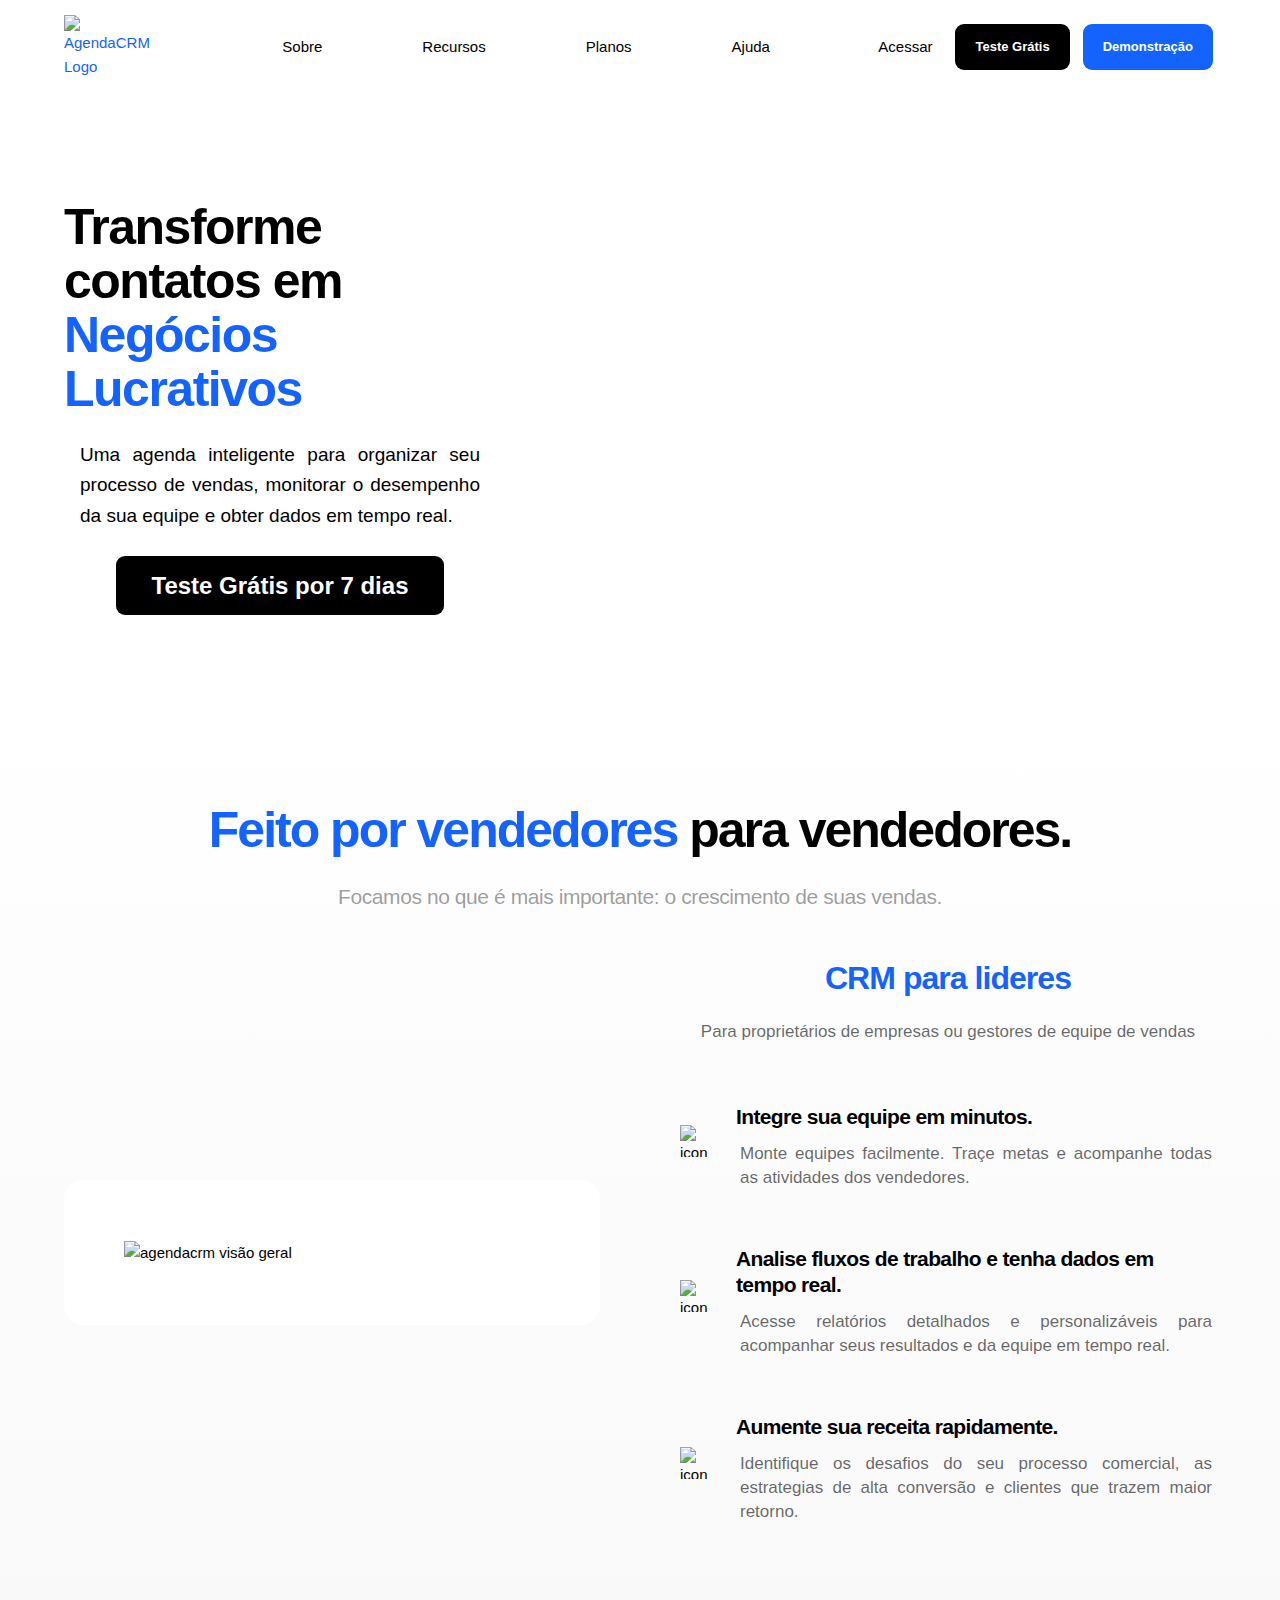
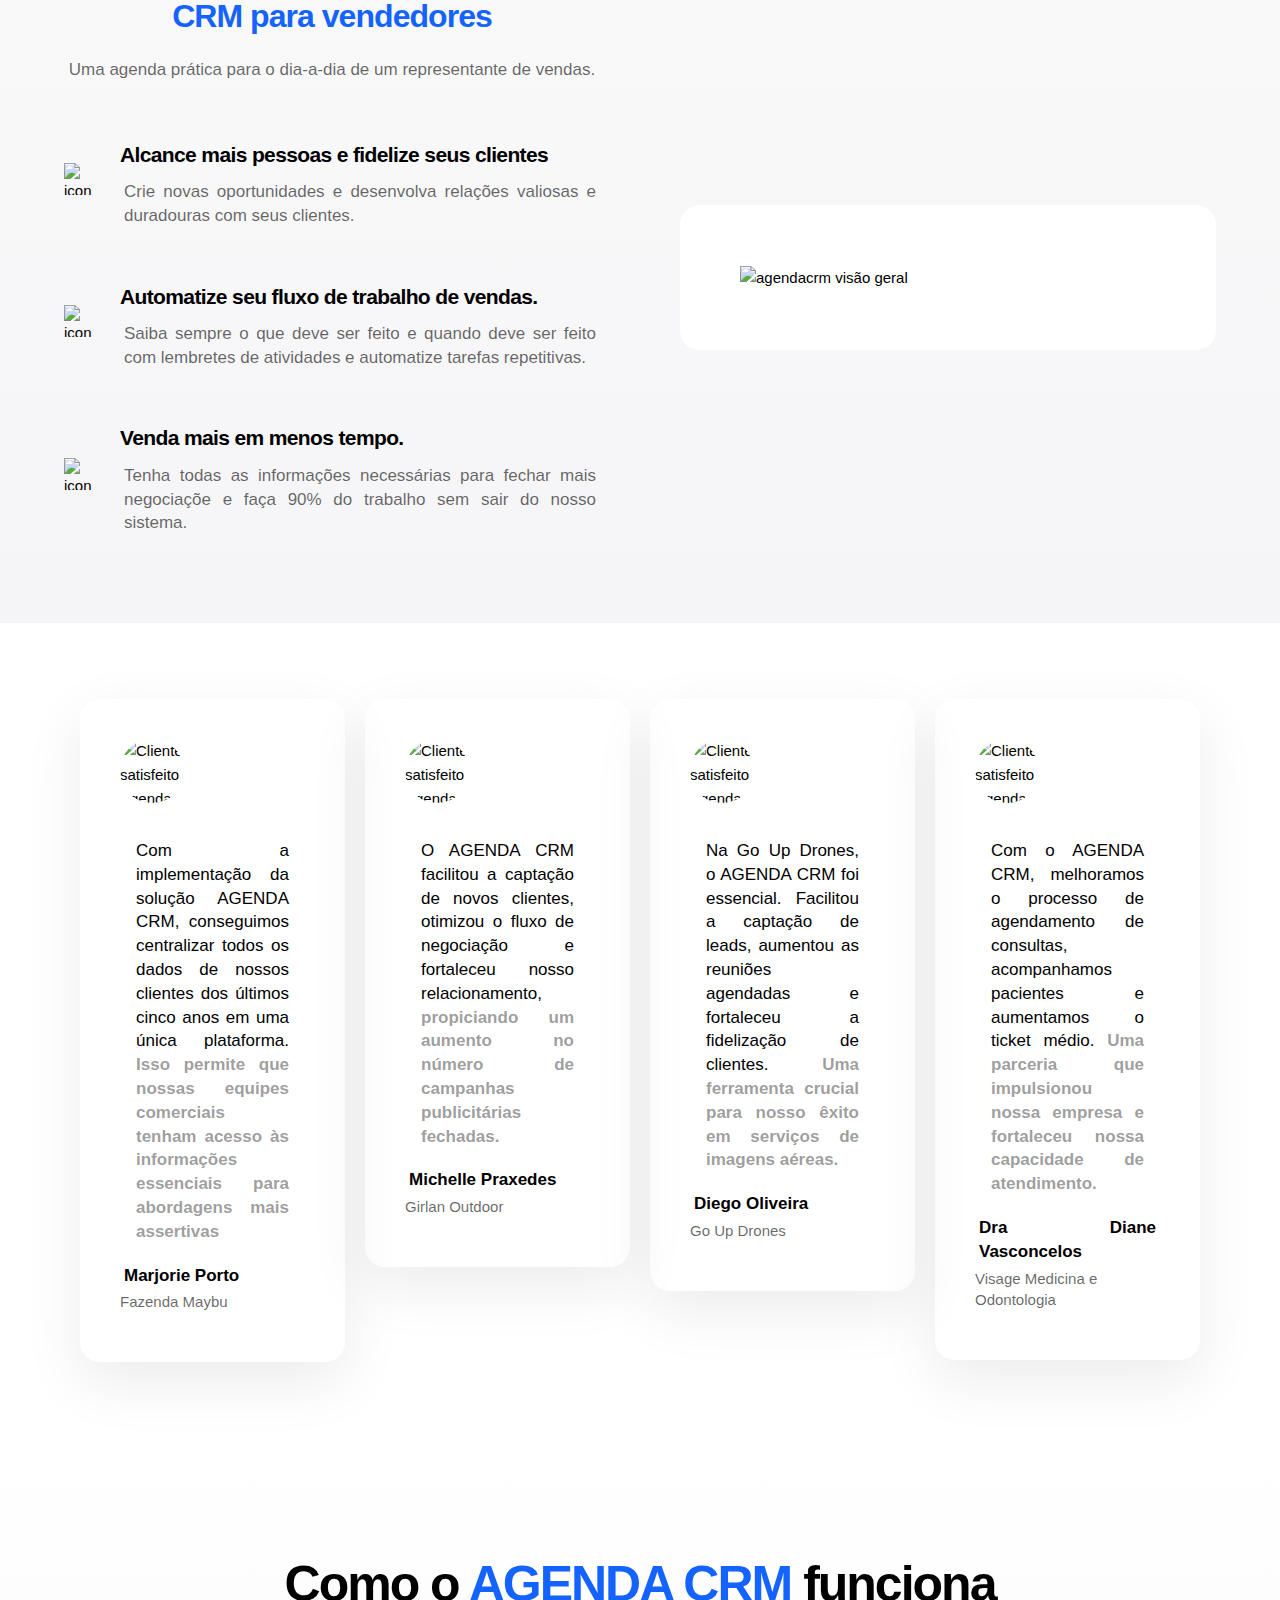
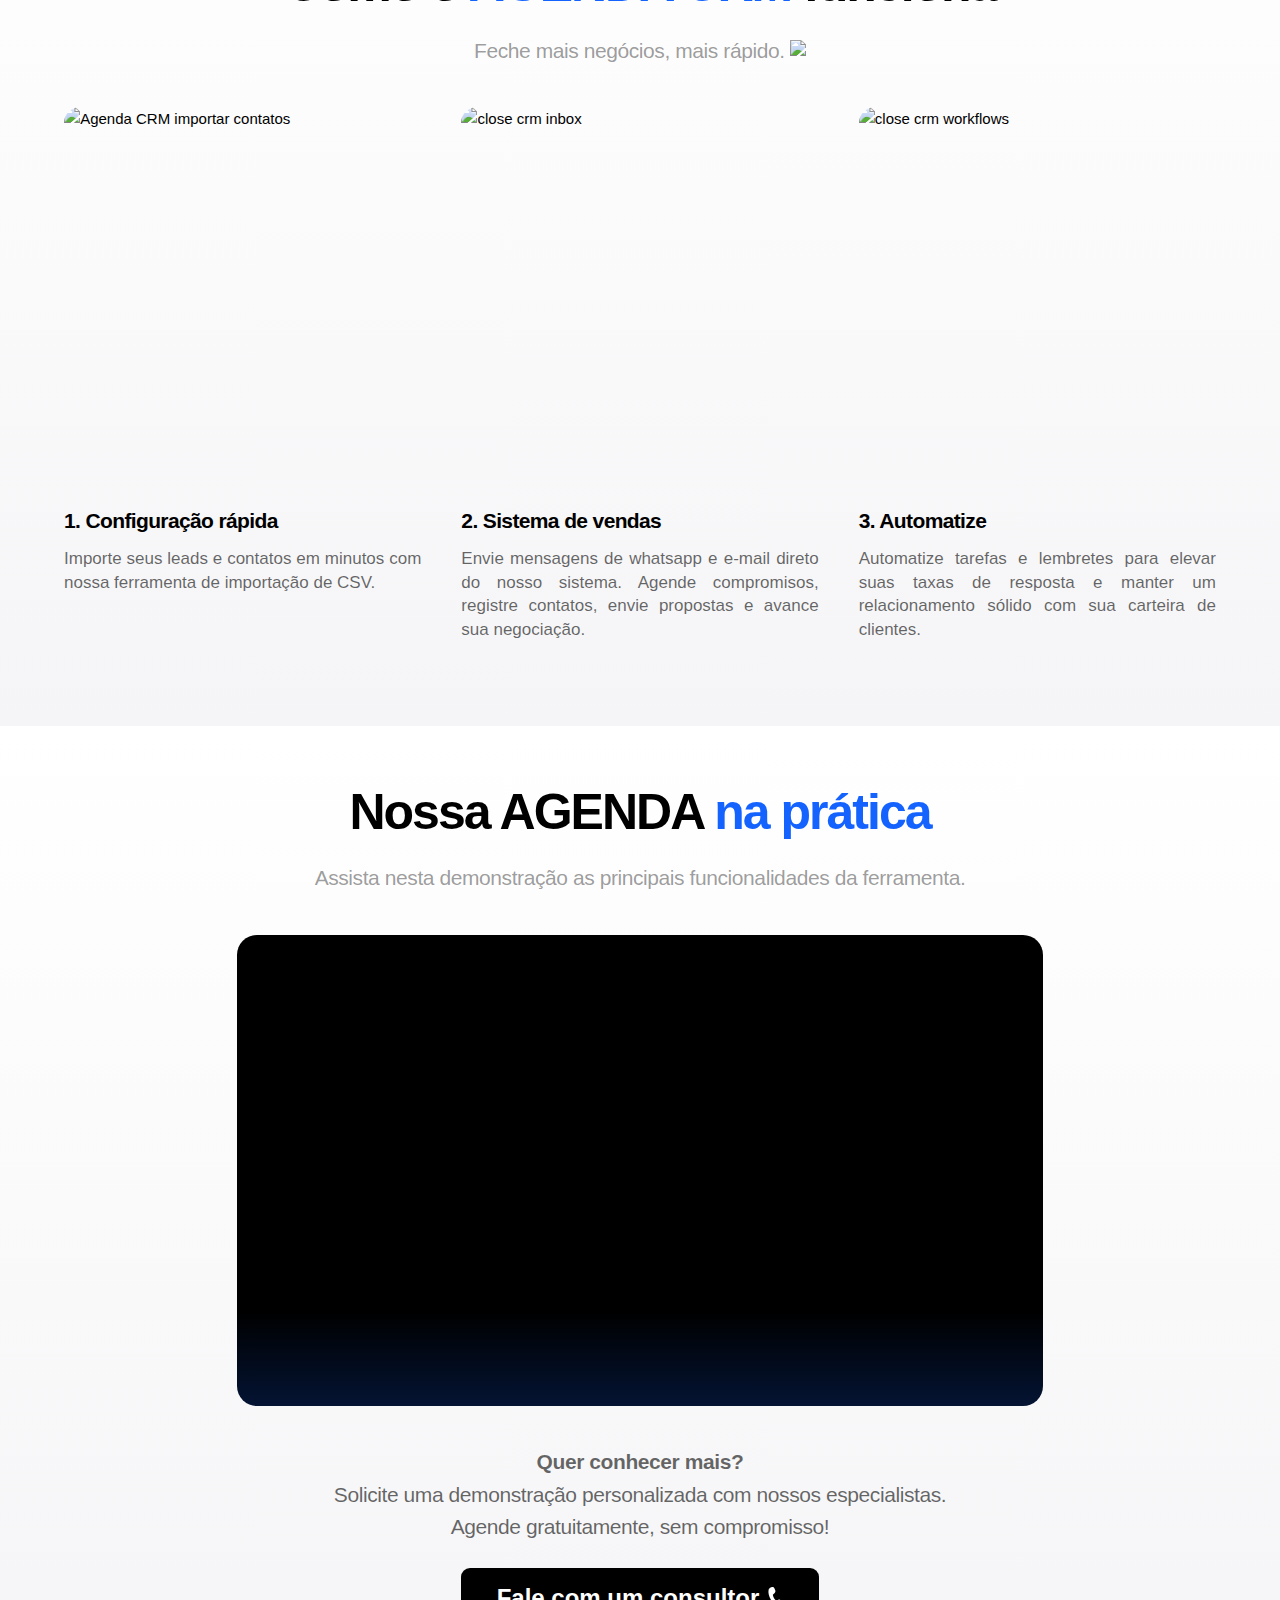
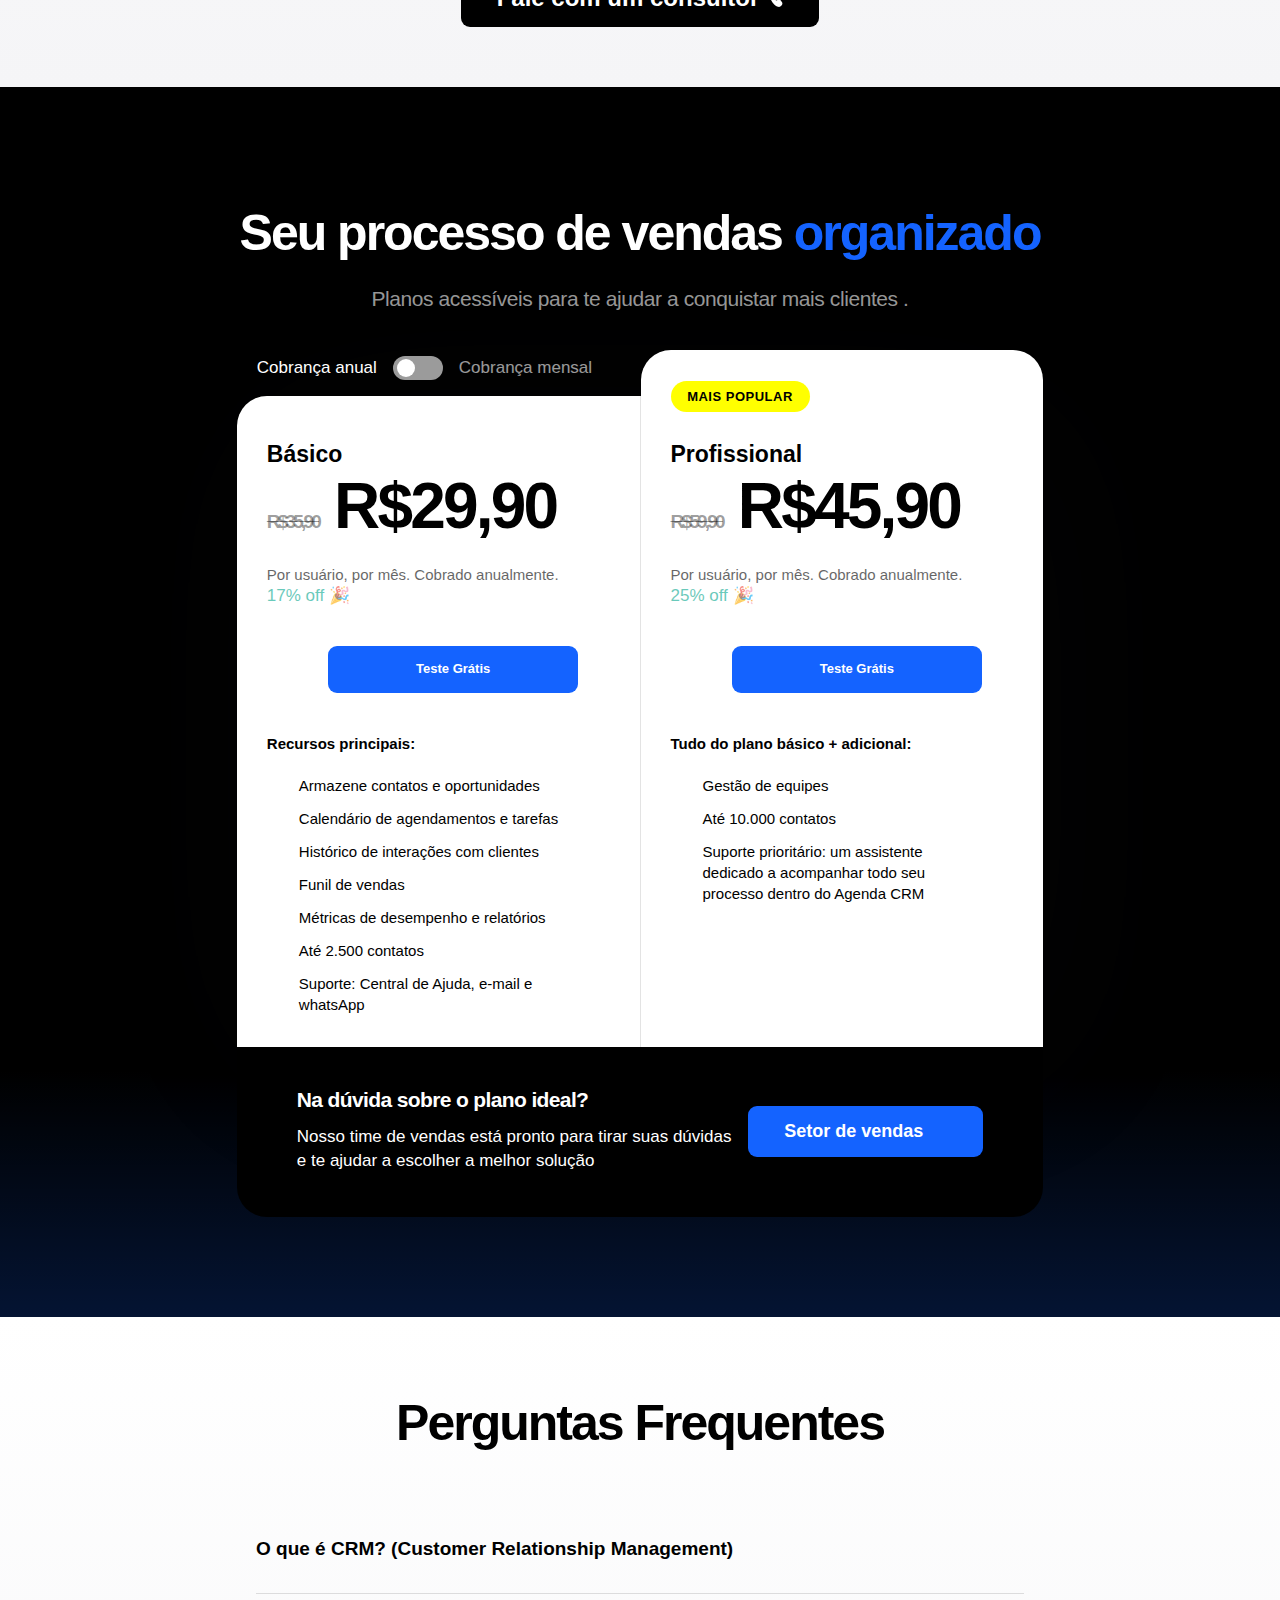
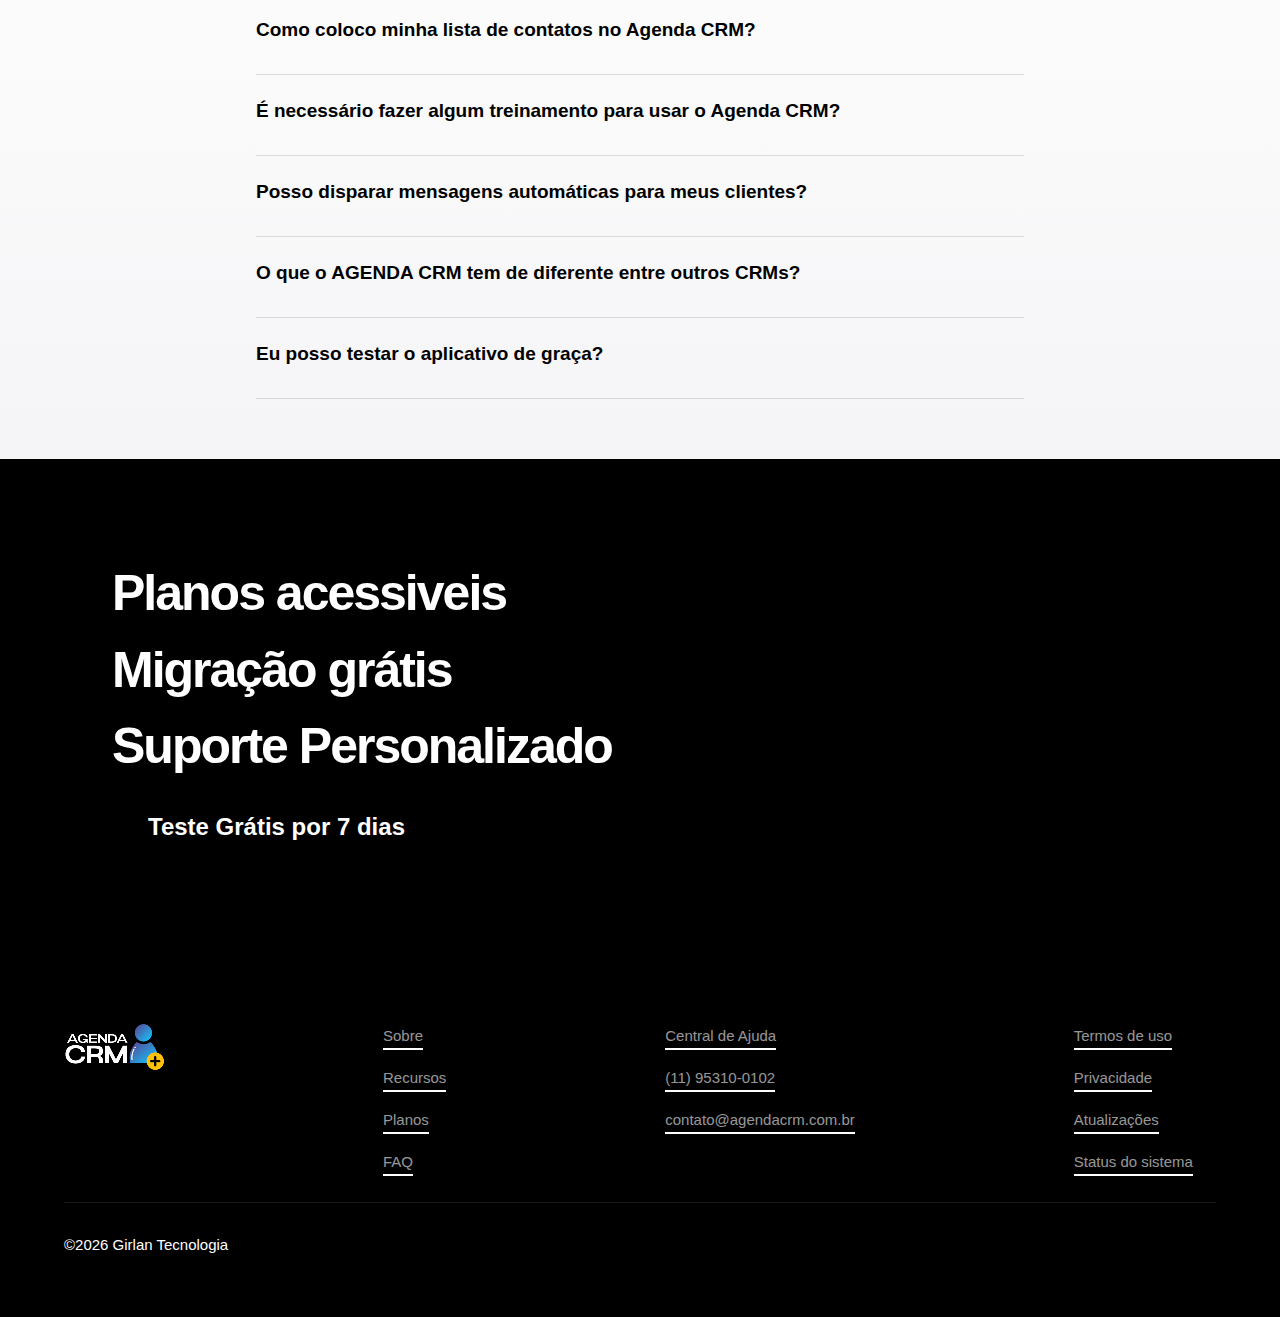
==== commit 2c7331ae: "Update index.html" ====
--- a/index.html
+++ b/index.html
@@ -4,13 +4,13 @@
   <meta charset="utf-8"/>  
   <title>AGENDA CRM | A Agenda que impulsiona suas Vendas</title>
 
-  <meta content="Close is the inside sales CRM of choice for startups and SMBs. Make more calls, send more emails and close more deals starting today." name="description"/>
-  <meta content="Close CRM | The All-In-One CRM for Growing Teams" property="og:title"/>
-  <meta content="Close is the inside sales CRM of choice for startups and SMBs. Make more calls, send more emails and close more deals starting today." property="og:description"/>
-  <meta content="https://assets-global.website-files.com/61717799a852418a278cfa9b/6556899a89aa1c45059126d5_close-crm-open-graph.webp" property="og:image"/>
-  <meta content="Close CRM | The All-In-One CRM for Growing Teams" property="twitter:title"/>
-  <meta content="Close is the inside sales CRM of choice for startups and SMBs. Make more calls, send more emails and close more deals starting today." property="twitter:description"/>
-  <meta content="https://assets-global.website-files.com/61717799a852418a278cfa9b/6556899a89aa1c45059126d5_close-crm-open-graph.webp" property="twitter:image"/>
+  <meta content="Agenda CRM | Uma agenda inteligente para organizar seu processo de vendas, monitorar o desempenho da sua equipe e obter dados em tempo real." name="description"/>
+  <meta content="Agenda CRM | A agenda que impulsiona suas vendas" property="og:title"/>
+  <meta content="Agenda CRM | Uma agenda inteligente para organizar seu processo de vendas, monitorar o desempenho da sua equipe e obter dados em tempo real." property="og:description"/>
+  <meta content="/icons/agenda-crm-open-graph.webp" property="og:image"/>
+  <meta content="Agenda CRM | A agenda que impulsiona suas vendas" property="twitter:title"/>
+  <meta content="Agenda CRM | Uma agenda inteligente para organizar seu processo de vendas, monitorar o desempenho da sua equipe e obter dados em tempo real." property="twitter:description"/>
+  <meta content="/icons/agenda-crm-open-graph.webp" property="twitter:image"/>
   <meta content="website" property="og:type"/>
   <meta content="summary_large_image" name="twitter:card"/>
   <meta content="width=device-width, initial-scale=1" name="viewport"/>
@@ -18,8 +18,8 @@
   <meta content="0mwxk7y2bzerw0hy7yzqsnyxc23gtr" name="facebook-domain-verification"/>
 
   <link href="agenda-website.min.css" rel="stylesheet" type="text/css"/>
-  <link href="https://cdn.iconscout.com/icon/free/png-512/free-user-1648810-1401302.png" rel="shortcut icon" type="image/x-icon"/>
-  <link href="https://assets-global.website-files.com/61717799a852418a278cfa9b/61faca21d2d00c42b0a53987_closelogo-fav.png" rel="apple-touch-icon"/>
+  <link href="/icons/fav-icon.png" rel="shortcut icon" type="image/x-icon"/>
+  <link href="/icons/app-icon.png" rel="apple-touch-icon"/>
   <link href="https://www.agendacrm.com.br/" rel="canonical"/>
   <link href="https://assets.website-files.com/" rel="preconnect"/>
 
@@ -51,12 +51,7 @@
   </script>
   <script src="https://cdn.weglot.com/weglot.min.js?api_key=wg_723a884236fa820c6c2e603dc5f2a8810" type="text/javascript">
   </script>
-
 </head>
-=>
-->
-!=
-
 <body>
 <main id="site">
 
@@ -418,7 +413,7 @@
                       <div class="content-wrapper">
                           <div class="plans-wrapper">
                               <div class="switch">
-                                  <div class="toggle-text annual-toggle">Cobrança anual <span class=text-size-xtiny>25% off 🎉</span></div>
+                                  <div class="toggle-text annual-toggle">Cobrança anual</div>
                                   <a class="toggle-contain w-inline-block" data-w-id="f733a443-72ed-b84f-13b7-215648318e85" href="#" id="toggle-button"><div class="toggle-dot"></div></a>
                                   <div class="toggle-text month-toggle">Cobrança mensal</div>
                               </div><!--end chave-->
@@ -429,100 +424,98 @@
                                        <div class="price-contain-v2">
                                         <div class="price-and-plan-description-wrapper yearly">
                                          <div class="price yearly"><span class="text-size-regular text-color-black-40 text-weight-bold text-style-strike">R$35,90</span> R$29,90</div>
-                                         <div class="plan-description">Por usuário, por mês. Cobrado anualmente.</div>
-                                         <a class="price-button w-button" href="https://app.agendacrm.com.br/register">Teste Grátis</a>
+                                         <div class="plan-description">Por usuário, por mês. Cobrado anualmente.<br/><span class="text-size-off">17% off 🎉</span></div>
                                         </div>
                                         <div class="price-and-plan-description-wrapper monthly" style="-webkit-transform:translate3d(50PX, 0, 0) scale3d(1, 1, 1) rotateX(0) rotateY(0) rotateZ(0) skew(0, 0);-moz-transform:translate3d(50PX, 0, 0) scale3d(1, 1, 1) rotateX(0) rotateY(0) rotateZ(0) skew(0, 0);-ms-transform:translate3d(50PX, 0, 0) scale3d(1, 1, 1) rotateX(0) rotateY(0) rotateZ(0) skew(0, 0);transform:translate3d(50PX, 0, 0) scale3d(1, 1, 1) rotateX(0) rotateY(0) rotateZ(0) skew(0, 0);opacity:0;display:none">
-                                         <div class="price monthly"><span class="text-size-regular text-weight-bold" style="opacity: 0;">R$35,90</span> R$35,90</div>
+                                         <div class="price monthly">R$35,90</div>
                                          <div class="plan-description">Por usuário, por mês. Cobrado mensalmente.</div>
-                                         <a class="price-button w-button" href="https://app.agendacrm.com.br/register">Teste Grátis</a>
                                         </div>
                                        </div>
+                                       <a class="price-button w-button" href="https://app.agendacrm.com.br/register">Teste Grátis</a>
                                        <div class="w-layout-grid rows-pricing-page">
                                         <div class="bold-15px">Recursos principais:</div>
                                         <div class="wrapper-rows-2 checkmark---pricing-page">
                                          <img alt="" class="contain check-mark-icon" loading="lazy" src="https://assets-global.website-files.com/61717799a852418a278cfa9b/61dc899c3f4e8791512156aa_blue-checkmark-28x28.svg"/>
                                          <div class="heading-and-text-2 pricing">
-                                          <div class="price-points">Store Leads, Contacts, and Opportunities</div>
+                                          <div class="price-points">Armazene contatos e oportunidades</div>
                                          </div>
                                         </div>
                                         <div class="wrapper-rows-2 checkmark---pricing-page">
                                          <img alt="" class="contain check-mark-icon" loading="lazy" src="https://assets-global.website-files.com/61717799a852418a278cfa9b/61dc899c3f4e8791512156aa_blue-checkmark-28x28.svg"/>
                                          <div class="heading-and-text-2 pricing">
-                                          <div class="price-points">5 Workflows</div>
+                                          <div class="price-points">Calendário de agendamentos e tarefas</div>
                                          </div>
                                         </div>
-                                        <div class="wrapper-rows-2 checkmark---pricing-page" id="w-node-f733a443-72ed-b84f-13b7-215648318eac-ac3e341f">
+                                        <div class="wrapper-rows-2 checkmark---pricing-page">
                                          <img alt="" class="contain check-mark-icon" loading="lazy" src="https://assets-global.website-files.com/61717799a852418a278cfa9b/61dc899c3f4e8791512156aa_blue-checkmark-28x28.svg"/>
                                          <div class="heading-and-text-2 pricing">
-                                          <div class="price-points">Email and calendar sync</div>
+                                          <div class="price-points">Histórico de interações com clientes</div>
                                          </div>
                                         </div>
-                                        <div class="wrapper-rows-2 checkmark---pricing-page" id="w-node-f733a443-72ed-b84f-13b7-215648318eb1-ac3e341f">
+                                        <div class="wrapper-rows-2 checkmark---pricing-page">
                                          <img alt="" class="contain check-mark-icon" loading="lazy" src="https://assets-global.website-files.com/61717799a852418a278cfa9b/61dc899c3f4e8791512156aa_blue-checkmark-28x28.svg"/>
                                          <div class="heading-and-text-2 pricing">
-                                          <div class="price-points">Zapier integration</div>
+                                          <div class="price-points">Funil de vendas</div>
                                          </div>
                                         </div>
                                         <div class="wrapper-rows-2 checkmark---pricing-page">
-                                         <img alt="" class="contain check-mark-icon" loading="lazy" src="https://assets-global.website-files.com/61717799a852418a278cfa9b/61dc899c3f4e8791512156aa_blue-checkmark-28x28.svg"/>
-                                         <div class="heading-and-text-2 pricing">
-                                          <div class="price-points">Power Dialer</div>
-                                         </div>
+                                          <img alt="" class="contain check-mark-icon" loading="lazy" src="https://assets-global.website-files.com/61717799a852418a278cfa9b/61dc899c3f4e8791512156aa_blue-checkmark-28x28.svg"/>
+                                          <div class="heading-and-text-2 pricing">
+                                           <div class="price-points">Métricas de desempenho e relatórios</div>
+                                          </div>
+                                        </div>
+                                        <div class="wrapper-rows-2 checkmark---pricing-page">
+                                          <img alt="" class="contain check-mark-icon" loading="lazy" src="https://assets-global.website-files.com/61717799a852418a278cfa9b/61dc899c3f4e8791512156aa_blue-checkmark-28x28.svg"/>
+                                          <div class="heading-and-text-2 pricing">
+                                           <div class="price-points">Até 2.500 contatos</div>
+                                          </div>
+                                        </div>
+                                        <div class="wrapper-rows-2 checkmark---pricing-page">
+                                          <img alt="" class="contain check-mark-icon" loading="lazy" src="https://assets-global.website-files.com/61717799a852418a278cfa9b/61dc899c3f4e8791512156aa_blue-checkmark-28x28.svg"/>
+                                          <div class="heading-and-text-2 pricing">
+                                           <div class="price-points">Suporte: Central de Ajuda, e-mail e whatsApp</div>
+                                          </div>
                                         </div>
                                        </div>
                                       </div>
                                   </div>
                                   <div class="pricing-box most-popular-box v3">
-                                      <div class="price-wrapper professional-block">
-                                          <div class="popular">MAIS POPULAR</div>
-                                          <div class="plan-type">
-                                           Profissional
+                                    <div class="price-wrapper professional-block">
+                                      <div class="popular">MAIS POPULAR</div>
+                                      <div class="plan-type">Profissional</div>
+                                      <div class="price-contain-v2">
+                                        <div class="price-and-plan-description-wrapper yearly">
+                                          <div class="price yearly"><span class="text-size-regular text-color-black-40 text-weight-bold text-style-strike">R$59,90</span> R$45,90</div>
+                                          <div class="plan-description">Por usuário, por mês. Cobrado anualmente.<br/><span class="text-size-off">25% off 🎉</span></div>
+                                        </div>
+                                        <div class="price-and-plan-description-wrapper monthly" style="-webkit-transform:translate3d(50PX, 0, 0) scale3d(1, 1, 1) rotateX(0) rotateY(0) rotateZ(0) skew(0, 0);-moz-transform:translate3d(50PX, 0, 0) scale3d(1, 1, 1) rotateX(0) rotateY(0) rotateZ(0) skew(0, 0);-ms-transform:translate3d(50PX, 0, 0) scale3d(1, 1, 1) rotateX(0) rotateY(0) rotateZ(0) skew(0, 0);transform:translate3d(50PX, 0, 0) scale3d(1, 1, 1) rotateX(0) rotateY(0) rotateZ(0) skew(0, 0);opacity:0;display:none">
+                                          <div class="price monthly">R$59,90</div>
+                                          <div class="plan-description">Por usuário, por mês. Cobrado mensalmente.</div>
+                                        </div>
+                                      </div>
+                                      <a class="price-button w-button" href="https://app.agendacrm.com.br/register">Teste Grátis</a>
+                                      <div class="w-layout-grid rows-pricing-page">
+                                        <div class="bold-15px">Tudo do plano básico + adicional:</div>
+                                        <div class="wrapper-rows-2 checkmark---pricing-page">
+                                          <img alt="" class="contain check-mark-icon" loading="lazy" src="https://assets-global.website-files.com/61717799a852418a278cfa9b/61dc899c3f4e8791512156aa_blue-checkmark-28x28.svg"/>
+                                          <div class="heading-and-text-2 pricing">
+                                            <div class="price-points">Gestão de equipes</div>
                                           </div>
-                                          <div class="price-contain-v2">
-                                           <div class="price-and-plan-description-wrapper yearly">
-                                            <div class="price yearly"><span class="text-size-regular text-color-black-40 text-weight-bold text-style-strike">R$59,90</span> R$45,90</div>
-                                            <div class="plan-description">Por usuário, por mês. Cobrado anualmente.</div>
-                                            <a class="price-button w-button" href="https://app.agendacrm.com.br/register">Teste Grátis</a>
-                                           </div>
-                                           <div class="price-and-plan-description-wrapper monthly" style="-webkit-transform:translate3d(50PX, 0, 0) scale3d(1, 1, 1) rotateX(0) rotateY(0) rotateZ(0) skew(0, 0);-moz-transform:translate3d(50PX, 0, 0) scale3d(1, 1, 1) rotateX(0) rotateY(0) rotateZ(0) skew(0, 0);-ms-transform:translate3d(50PX, 0, 0) scale3d(1, 1, 1) rotateX(0) rotateY(0) rotateZ(0) skew(0, 0);transform:translate3d(50PX, 0, 0) scale3d(1, 1, 1) rotateX(0) rotateY(0) rotateZ(0) skew(0, 0);opacity:0;display:none">
-                                            <div class="price monthly"><span class="text-size-regular text-weight-bold" style="opacity: 0;">R$59,90</span> R$59,90</div>
-                                            <div class="plan-description">Por usuário, por mês. Cobrado mensalmente.</div>
-                                            <a class="price-button w-button" href="https://app.agendacrm.com.br/register">Teste Grátis</a>
-                                           </div>
+                                        </div>
+                                        <div class="wrapper-rows-2 checkmark---pricing-page">
+                                          <img alt="" class="contain check-mark-icon" loading="lazy" src="https://assets-global.website-files.com/61717799a852418a278cfa9b/61dc899c3f4e8791512156aa_blue-checkmark-28x28.svg"/>
+                                          <div class="heading-and-text-2 pricing">
+                                            <div class="price-points">Até 10.000 contatos</div>
                                           </div>
-                                          <div class="w-layout-grid rows-pricing-page">
-                                           <div class="bold-15px">
-                                            Tudo do plano básico + adicional:
-                                           </div>
-                                           <div class="wrapper-rows-2 checkmark---pricing-page">
-                                            <img alt="" class="contain check-mark-icon" loading="lazy" src="https://assets-global.website-files.com/61717799a852418a278cfa9b/61dc899c3f4e8791512156aa_blue-checkmark-28x28.svg"/>
-                                            <div class="heading-and-text-2 pricing">
-                                             <div class="price-points">
-                                              Increased Leads, Contacts, Custom Fields, and Email Templates
-                                             </div>
-                                            </div>
-                                           </div>
-                                           <div class="wrapper-rows-2 checkmark---pricing-page">
-                                            <img alt="" class="contain check-mark-icon" loading="lazy" src="https://assets-global.website-files.com/61717799a852418a278cfa9b/61dc899c3f4e8791512156aa_blue-checkmark-28x28.svg"/>
-                                            <div class="heading-and-text-2 pricing">
-                                             <div class="price-points">Multiple Pipelines</div>
-                                            </div>
-                                           </div>
-                                           <div class="wrapper-rows-2 checkmark---pricing-page">
-                                            <img alt="" class="contain check-mark-icon" loading="lazy" src="https://assets-global.website-files.com/61717799a852418a278cfa9b/61dc899c3f4e8791512156aa_blue-checkmark-28x28.svg"/>
-                                            <div class="heading-and-text-2 pricing">
-                                             <div class="price-points">25 Workflows</div>
-                                            </div>
-                                           </div>
-                                           <div class="wrapper-rows-2 checkmark---pricing-page" id="w-node-f733a443-72ed-b84f-13b7-215648318eda-ac3e341f">
-                                            <img alt="" class="contain check-mark-icon" loading="lazy" src="https://assets-global.website-files.com/61717799a852418a278cfa9b/61dc899c3f4e8791512156aa_blue-checkmark-28x28.svg"/>
-                                            <div class="heading-and-text-2 pricing">
-                                             <div class="price-points">Custom Activities</div>
-                                            </div>
-                                           </div>
+                                        </div>
+                                        <div class="wrapper-rows-2 checkmark---pricing-page">
+                                          <img alt="" class="contain check-mark-icon" loading="lazy" src="https://assets-global.website-files.com/61717799a852418a278cfa9b/61dc899c3f4e8791512156aa_blue-checkmark-28x28.svg"/>
+                                          <div class="heading-and-text-2 pricing">
+                                            <div class="price-points">Suporte prioritário: um assistente dedicado a acompanhar todo seu processo dentro do Agenda CRM</div>
                                           </div>
-                                         </div>
+                                        </div>
+                                      </div>
+                                    </div>
                                   </div>
                               </div><!--end table-->
                               <div class="pricing-table-drawer">
--- a/agenda-website.min.css
+++ b/agenda-website.min.css
@@ -212,7 +212,7 @@
 .text-color-black-60{color:rgba(0,0,0,.6)}
 .text-color-white-40{color:rgba(255,255,255,.4)}
 .text-color-white-60{color:rgba(255,255,255,.6)}
-.text-size-xtiny{color: rgb(7 167 143);font-size:14px;line-height:120%}
+.text-size-off{color: rgb(7 167 143);font-size:17px;line-height:120%}
 .text-size-tiny{margin-bottom:0;font-size:15px;line-height:140%}
 .text-size-small{font-size:17px;line-height:140%;text-align: justify;}
 .text-size-regular{font-size:19px;text-align: justify;}
@@ -292,7 +292,7 @@
 .button.is-icon-phone {background-position: right 32px top 50%}
 .button.is-icon-phone:hover {background-position: right 28px top 50%}
 .plans-wrapper{color:var(--black);width:70%;max-width:900px;margin: 40px auto 40px auto;padding:0;display:block}
-.switch{font-family: Arial, sans-serif; ;letter-spacing:2px;justify-content:center;align-items:center;font-size:17px;font-weight:500;margin-left:20px;display:flex;position:absolute}
+.switch{font-family: Arial, sans-serif;letter-spacing:2px;justify-content:center;align-items:center;font-size:17px;font-weight:500;margin-left:20px;display:flex;position:absolute}
 .toggle-text{opacity:.6;color:#fff;letter-spacing:0;line-height:100%}
 .toggle-text.annual-toggle{opacity:1}
 .toggle-text.month-toggle{opacity:.6;color:#fff;letter-spacing:0;width:134px;line-height:100%;transition:opacity .3s}
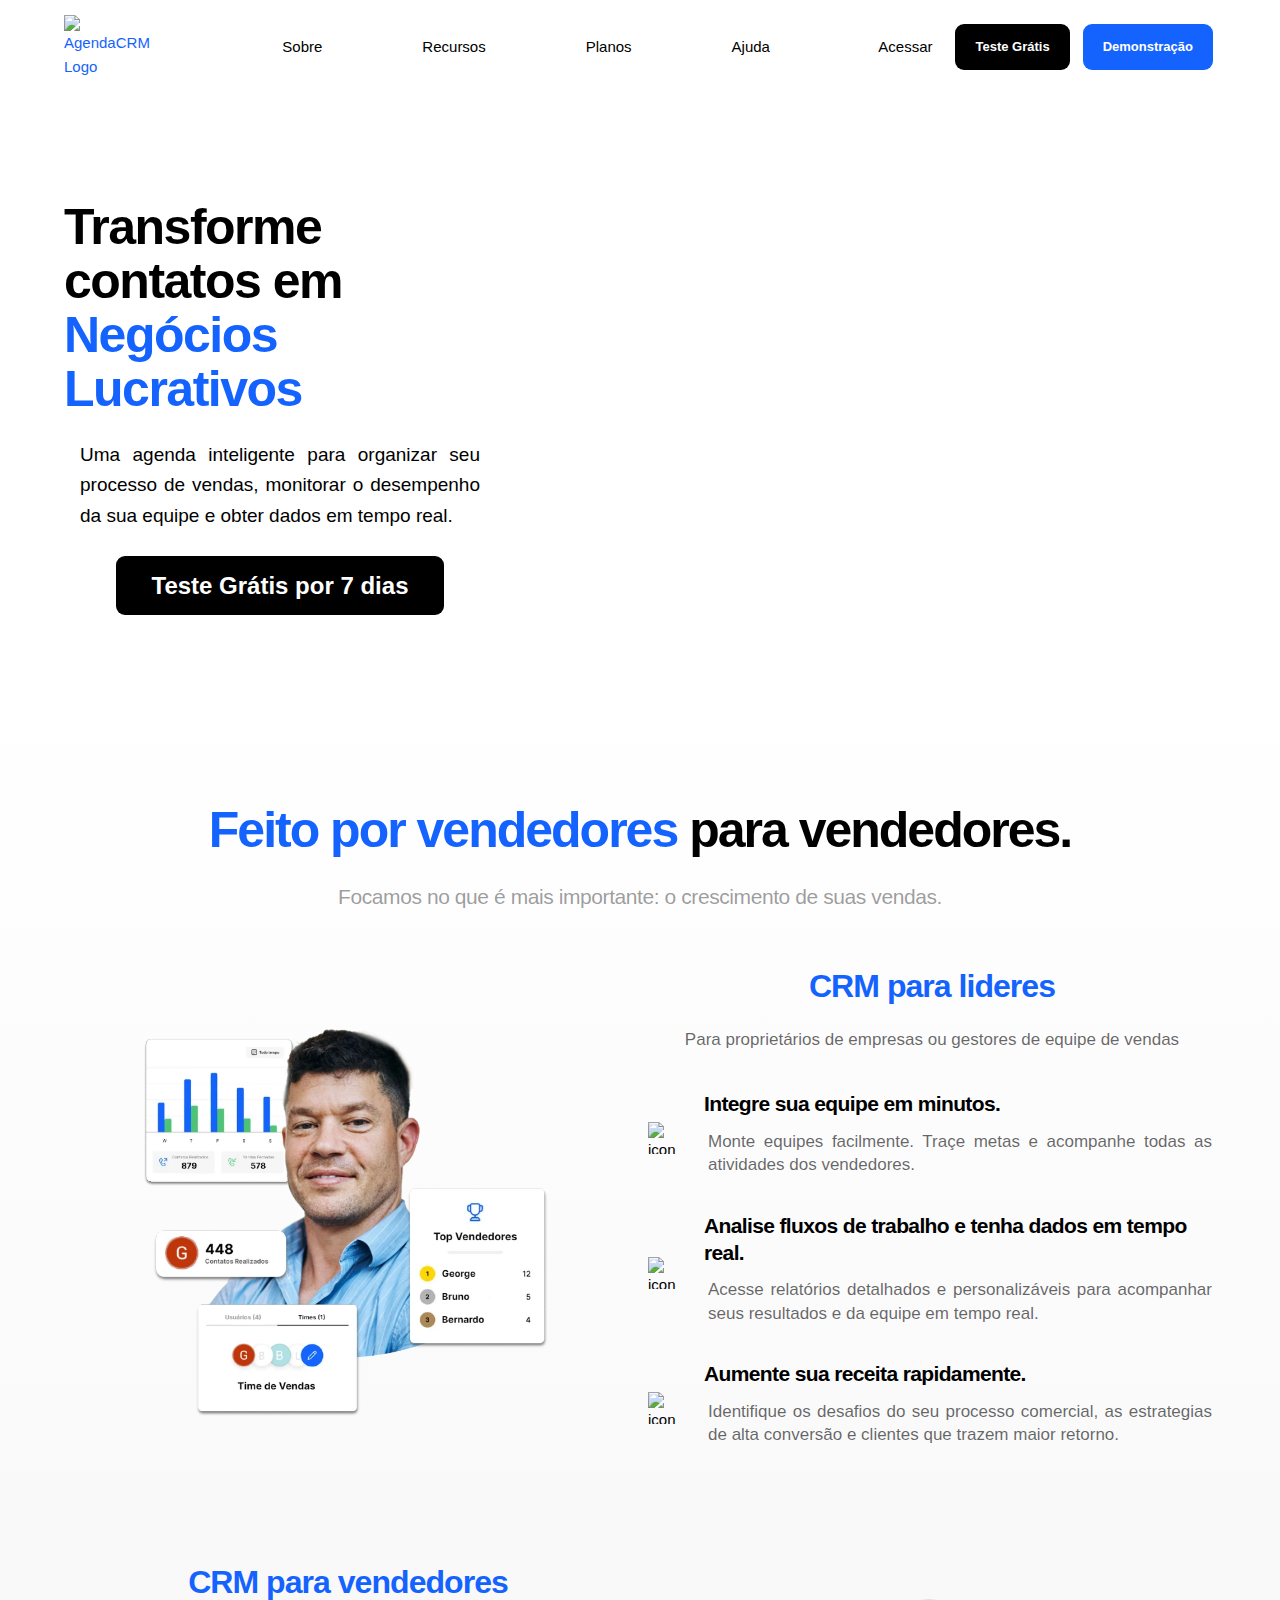
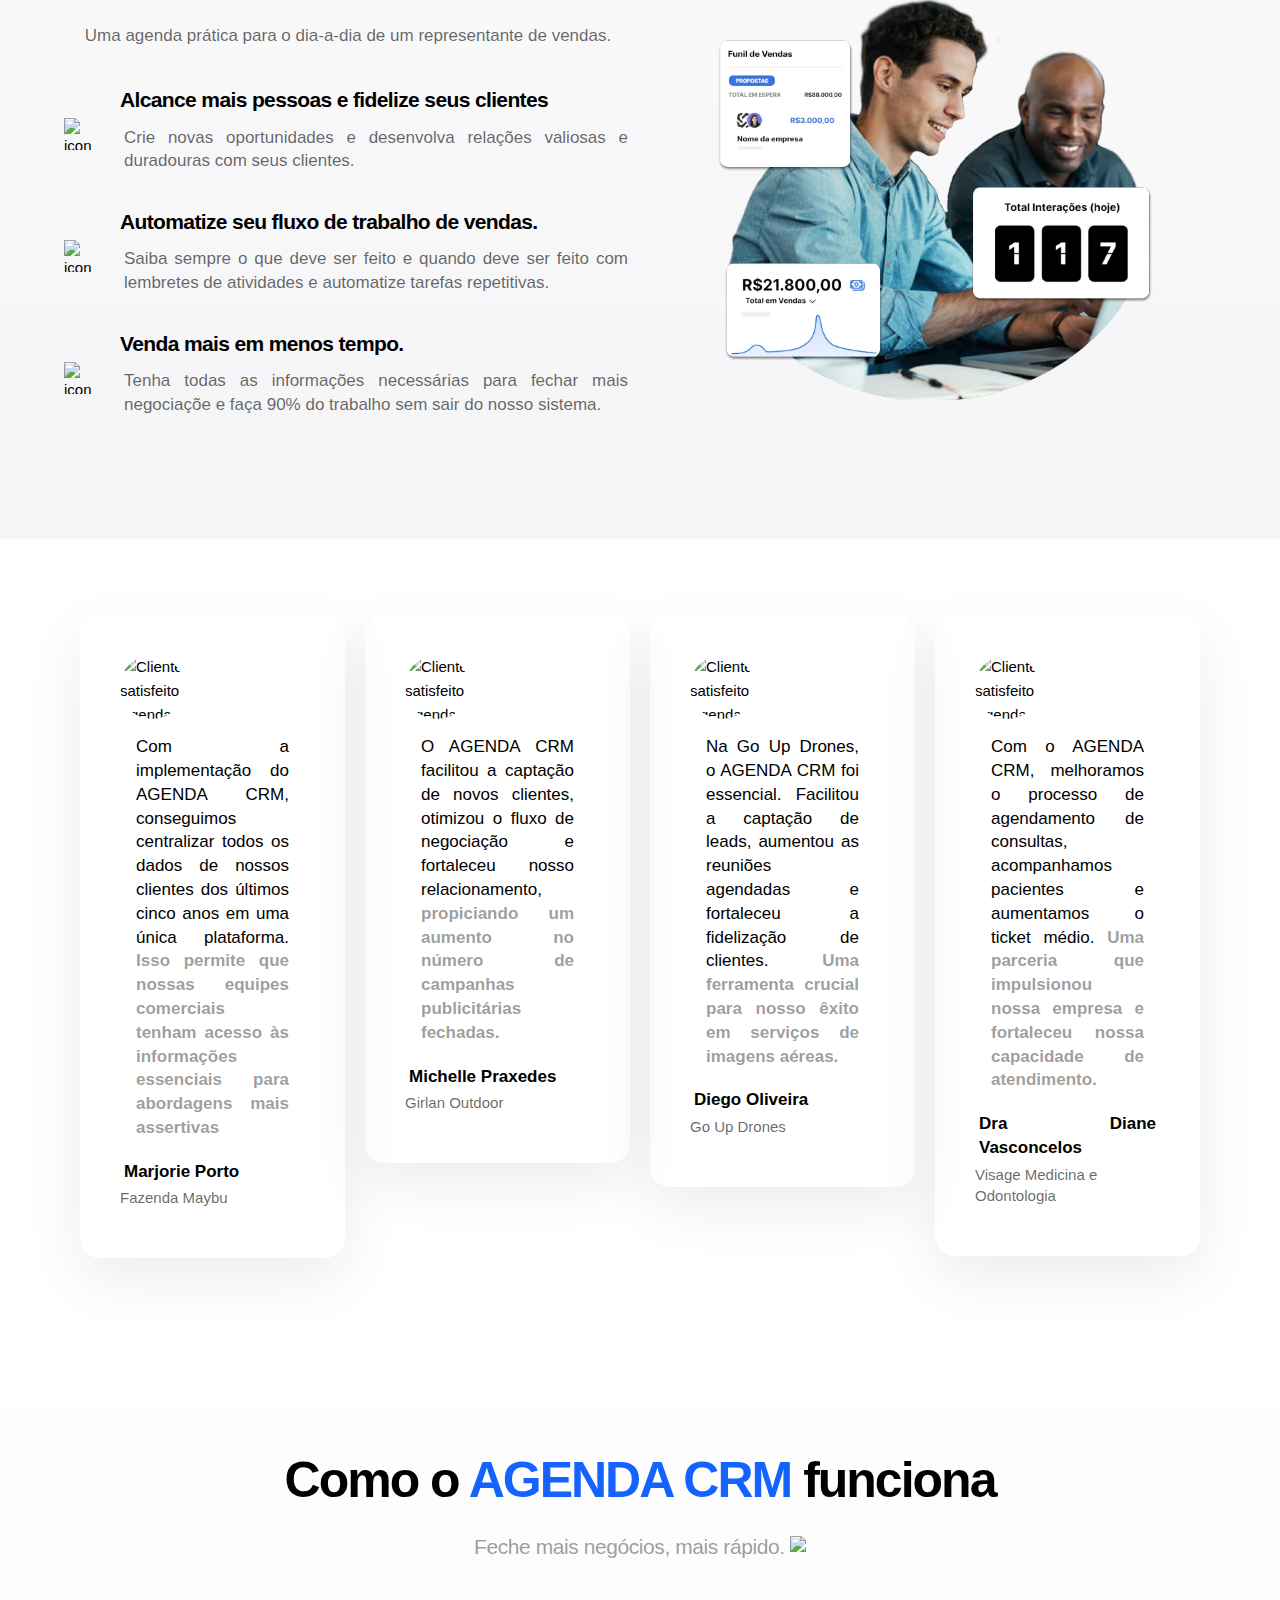
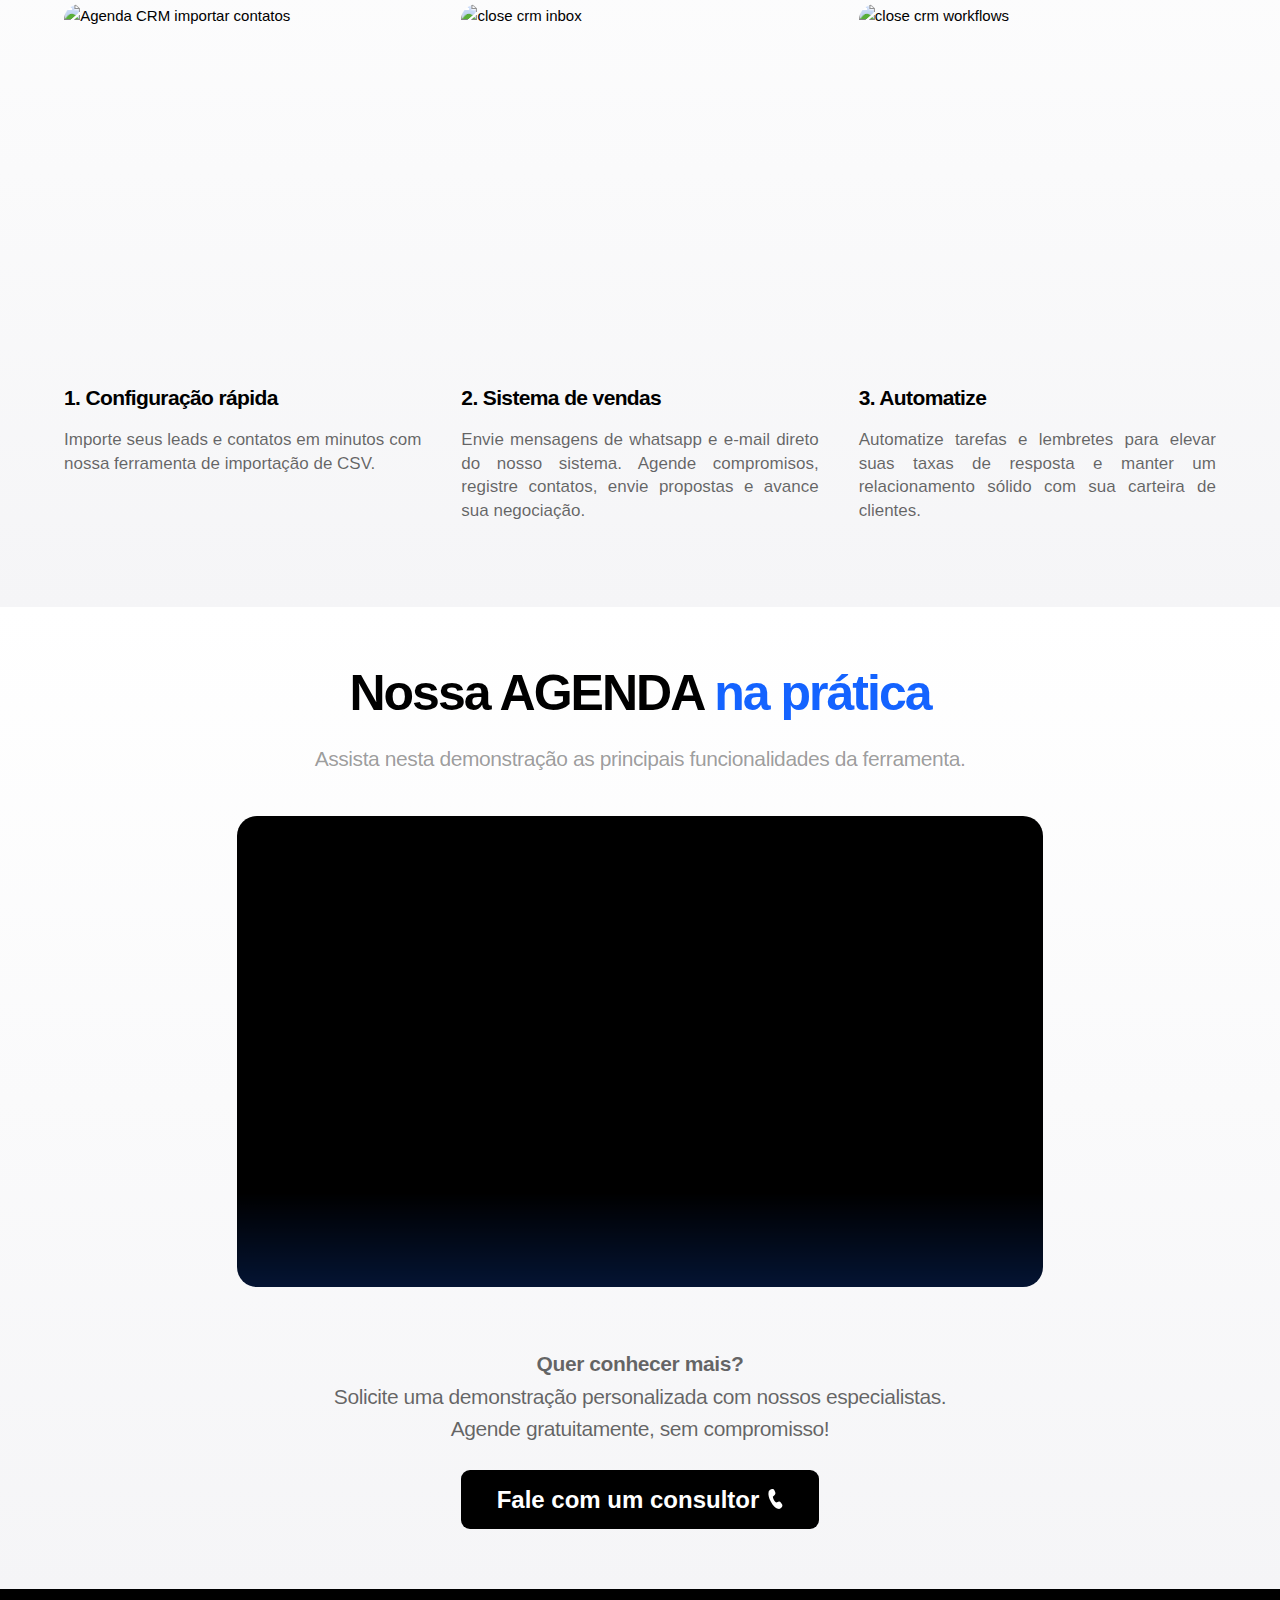
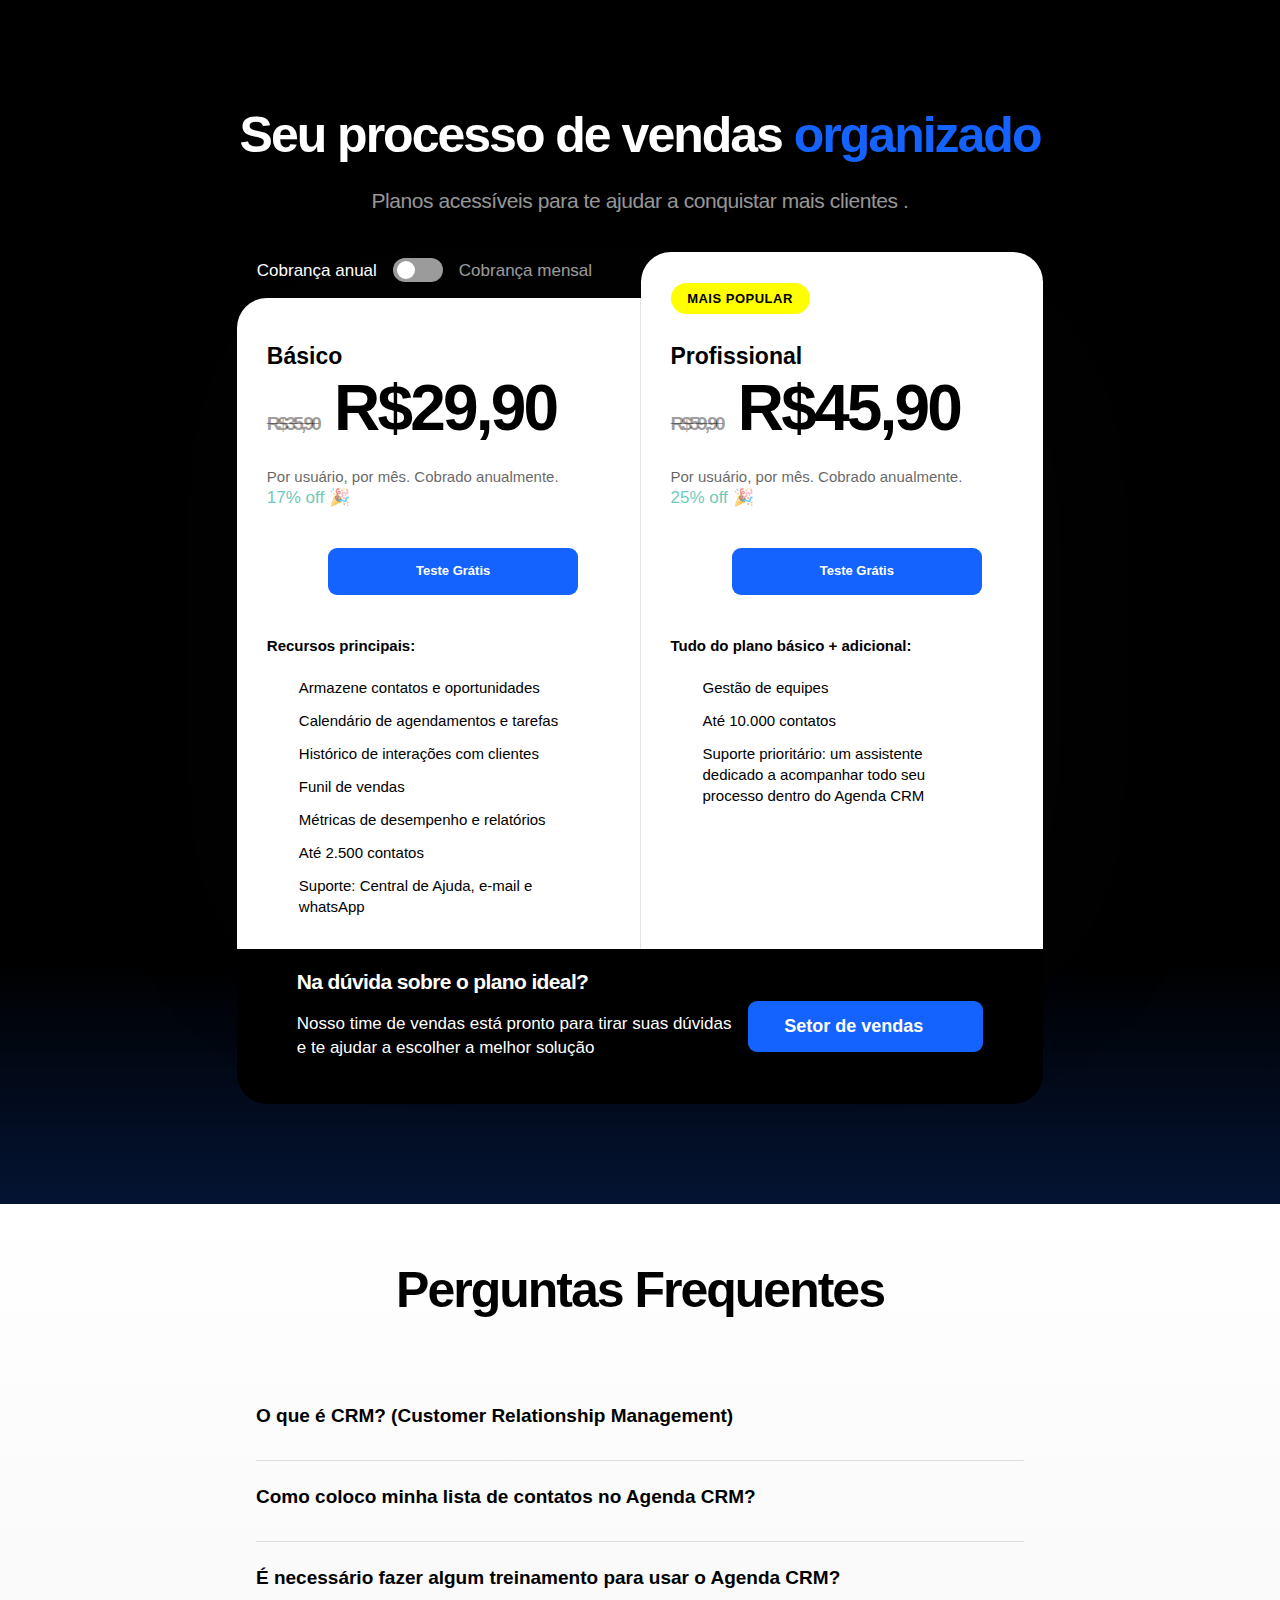
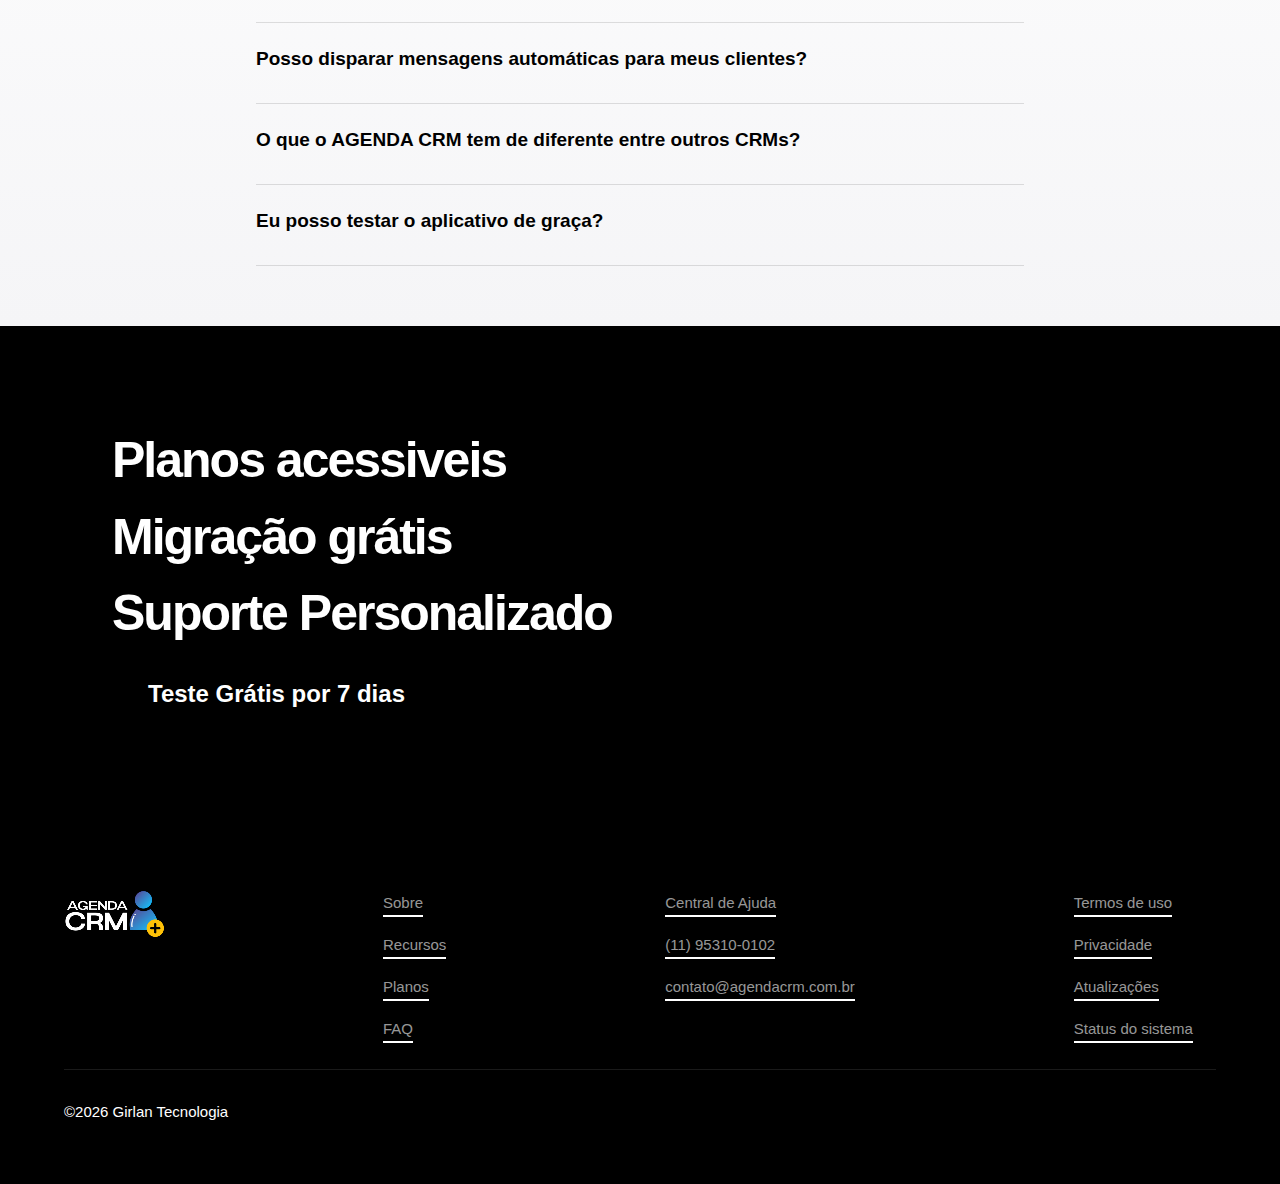
==== commit 9620640d: "Update index.html" ====
--- a/index.html
+++ b/index.html
@@ -7,10 +7,10 @@
   <meta content="Agenda CRM | Uma agenda inteligente para organizar seu processo de vendas, monitorar o desempenho da sua equipe e obter dados em tempo real." name="description"/>
   <meta content="Agenda CRM | A agenda que impulsiona suas vendas" property="og:title"/>
   <meta content="Agenda CRM | Uma agenda inteligente para organizar seu processo de vendas, monitorar o desempenho da sua equipe e obter dados em tempo real." property="og:description"/>
-  <meta content="/icons/agenda-crm-open-graph.webp" property="og:image"/>
+  <meta content="agenda-crm-open-graph.webp" property="og:image"/>
   <meta content="Agenda CRM | A agenda que impulsiona suas vendas" property="twitter:title"/>
   <meta content="Agenda CRM | Uma agenda inteligente para organizar seu processo de vendas, monitorar o desempenho da sua equipe e obter dados em tempo real." property="twitter:description"/>
-  <meta content="/icons/agenda-crm-open-graph.webp" property="twitter:image"/>
+  <meta content="agenda-crm-open-graph.webp" property="twitter:image"/>
   <meta content="website" property="og:type"/>
   <meta content="summary_large_image" name="twitter:card"/>
   <meta content="width=device-width, initial-scale=1" name="viewport"/>
@@ -18,8 +18,8 @@
   <meta content="0mwxk7y2bzerw0hy7yzqsnyxc23gtr" name="facebook-domain-verification"/>
 
   <link href="agenda-website.min.css" rel="stylesheet" type="text/css"/>
-  <link href="/icons/fav-icon.png" rel="shortcut icon" type="image/x-icon"/>
-  <link href="/icons/app-icon.png" rel="apple-touch-icon"/>
+  <link href="fav-icon.png" rel="shortcut icon" type="image/x-icon"/>
+  <link href="app-icon.png" rel="apple-touch-icon"/>
   <link href="https://www.agendacrm.com.br/" rel="canonical"/>
   <link href="https://assets.website-files.com/" rel="preconnect"/>
 
@@ -99,7 +99,7 @@
         </div>
         <div class="navigation-right">
           <div class="nav-button-wrapper">
-           <a class="login-link black-login nav-hide w-inline-block" href="https://app.agendacrm.com.br/" id="log-in">
+           <a class="login-link nav-hide w-inline-block" href="https://app.agendacrm.com.br/" id="log-in">
             <div class="nav-link-hover">Acessar</div>
            </a>
            <a class="nav-button-1-v2 w-button" href="https://app.agendacrm.com.br/register" id="try">Teste Grátis</a>
@@ -114,145 +114,117 @@
   </div>
 </div><!--end menu-->
   
-    <!--header OK-->
-    <section class="bg-white" id="top">
-     <div class="padding-global">
-      <div class="container-large">
-       <div class="padding-section-header">
+<section class="bg-white" id="top">
+  <div class="padding-global">
+    <div class="container-large">
+      <div class="padding-section-header">
         <div class="header-component">
-          <!--message-->
-         <div class="header-content">
-          <h1 class="heading-style-h4">Transforme contatos em <span class="text-color-blue">Negócios Lucrativos</span></h1>
-          <p class="text-size-regular margin-bottom margin-xsmall">Uma agenda inteligente para organizar seu processo de vendas, monitorar o desempenho da sua equipe e obter dados em tempo real.</p>
-          <!--buttom-->
-          <div class="header-button-wrapper">
-            <a class="button is-header w-inline-block" href="https://app.agendacrm.com.br/register" id="start-trial-cta">Teste Grátis por 7 dias</a>
-          </div>
-         </div>
-         <!--video-->
-         <div class="header-video-wrapper">
+          <div class="header-content">
+            <h1 class="heading-style-h4">Transforme contatos em <span class="text-color-blue">Negócios Lucrativos</span></h1>
+            <p class="text-size-regular margin-bottom margin-xsmall">Uma agenda inteligente para organizar seu processo de vendas, monitorar o desempenho da sua equipe e obter dados em tempo real.</p>
+            <div class="header-button-wrapper"><a class="button is-header w-inline-block" href="https://app.agendacrm.com.br/register" id="start-trial-cta">Teste Grátis por 7 dias</a></div>
+          </div>
+          <div class="header-video-wrapper">
             <div class="video-container">
                 <iframe src="https://www.youtube-nocookie.com/embed/aLT_lRdYptg?autoplay=1&playlist=aLT_lRdYptg&mute=1&rel=0&loop=1&showinfo=0" frameborder="0" allow="accelerometer; autoplay; encrypted-media; picture-in-picture" referrerpolicy="strict-origin-when-cross-origin" allowfullscreen></iframe>
-            </div>        
-         </div><!-- end video-->
-        </div>
-       </div>
-      </div>
-     </div>
-    </section><!--end top-->
-
-<!--about-->
+            </div>
+          </div>
+        </div>
+      </div>
+    </div>
+  </div>
+</section><!--end top-->
+
 <section class="bg-gradient" id="about">
   <div class="padding-global">
-    <div class="container-larger">
+    <div class="container-large">
       <div class="padding-section-larger">
         <div class="text-align-center">
           <h2 class="heading-style-h3"><span class="text-color-blue">Feito por vendedores</span> para vendedores.</h2>
           <div class="text-size-large text-color-black-40">Focamos no que é mais importante: o crescimento de suas vendas.</div>
         </div>
         <div class="content-wrapper">
-            
-          <div class="w-layout-grid left-right_grid"><!--grid 2 colum-->
-
-           <div class="right-bullets_image-wrapper">
-            <img alt="agendacrm visão geral" class="right-bullets_image" loading="lazy" sizes="(max-width: 767px) 93vw, (max-width: 991px) 83vw, (max-width: 1439px) 42vw, 600px" src="ttps://assets-global.website-files.com/61717799a852418a278cfa9b/6478c5ff562913d1dd4f7220_persona-sales-leader%201b.webp" srcset="https://assets-global.website-files.com/61717799a852418a278cfa9b/6478c5ff562913d1dd4f7220_persona-sales-leader%201b-p-500.webp 500w, https://assets-global.website-files.com/61717799a852418a278cfa9b/6478c5ff562913d1dd4f7220_persona-sales-leader%201b-p-800.webp 800w, https://assets-global.website-files.com/61717799a852418a278cfa9b/6478c5ff562913d1dd4f7220_persona-sales-leader%201b.webp 979w"/>
-           </div><!--end image wrapper-->
-           <div class="w-layout-grid right-bullets_item-list">
-              <div class="text-align-center">                
+          <div class="left-right_grid w-layout-grid">
+            <div class="right-bullets_image-wrapper">
+              <img alt="agendacrm para lideres" class="right-bullets_image" loading="lazy" sizes="(max-width: 767px) 93vw, (max-width: 991px) 83vw, (max-width: 1439px) 42vw, 600px" src="persona-sales-leader_1b.webp" srcset="persona-sales-leader_1b-p-500.webp 500w, persona-sales-leader_1b-p-800.webp 800w, persona-sales-leader_1b.webp 979w"/>
+            </div>
+            <div class="w-layout-grid right-bullets_item-list">
+              <div class="text-align-center">
                 <h2 class="heading-style-h6"><span class="text-color-blue"> CRM para lideres</span></h2>
                 <p class="text-size-small text-color-black-60" style="text-align: center;">Para proprietários de empresas ou gestores de equipe de vendas</p>
               </div>
               <div class="right-bullets_item">
-                <div class="right-bullets_item-icon-wrapper">
-                  <img alt="icon" class="icon-1x1-small" loading="lazy" src="https://assets-global.website-files.com/61717799a852418a278cfa9b/6228c5031a1617db0696deab_organization-48.svg"/>
-                </div><!--image-->
+                <div class="right-bullets_item-icon-wrapper"><img alt="icon" class="icon-1x1-small" loading="lazy" src="https://assets-global.website-files.com/61717799a852418a278cfa9b/6228c5031a1617db0696deab_organization-48.svg"/></div>
                 <div>
                   <h3 class="heading-style-h7">Integre sua equipe em minutos.</h3>
                   <p class="text-size-small text-color-black-60 margin-bottom margin-tiny">Monte equipes facilmente. Traçe metas e acompanhe todas as atividades dos vendedores.</p>
                 </div>
               </div>
               <div class="right-bullets_item">
-                <div class="right-bullets_item-icon-wrapper">
-                  <img alt="icon" class="icon-1x1-small" loading="lazy" src="https://assets-global.website-files.com/61717799a852418a278cfa9b/6446c65ec5f1d55a733d2d87_notes-icon-40-blue.svg"/>
-                </div><!--image-->
+                <div class="right-bullets_item-icon-wrapper"><img alt="icon" class="icon-1x1-small" loading="lazy" src="https://assets-global.website-files.com/61717799a852418a278cfa9b/6446c65ec5f1d55a733d2d87_notes-icon-40-blue.svg"/></div>
                 <div>
                   <h3 class="heading-style-h7">Analise fluxos de trabalho e tenha dados em tempo real.</h3>
                   <p class="text-size-small text-color-black-60 margin-bottom margin-tiny">Acesse relatórios detalhados e personalizáveis para acompanhar seus resultados e da equipe em tempo real.</p>
                 </div>
               </div>
               <div class="right-bullets_item">
-                <div class="right-bullets_item-icon-wrapper">
-                  <img alt="icon" class="icon-1x1-small" loading="lazy" src="https://assets-global.website-files.com/619c916dd7a3fa284adc0b27/65e7ceebdbc82c5dbab312e0_sales-skills-icon-blue-20.svg"/>
-                </div><!--image-->
+                <div class="right-bullets_item-icon-wrapper"><img alt="icon" class="icon-1x1-small" loading="lazy" src="https://assets-global.website-files.com/619c916dd7a3fa284adc0b27/65e7ceebdbc82c5dbab312e0_sales-skills-icon-blue-20.svg"/></div>
                 <div>
                   <h3 class="heading-style-h7">Aumente sua receita rapidamente.</h3>
                   <p class="text-size-small text-color-black-60 margin-bottom margin-tiny">Identifique os desafios do seu processo comercial, as estrategias de alta conversão e clientes que trazem maior retorno.</p>
                 </div>
               </div>             
-           </div><!--end list-->
-          </div><!--end grid-->
-
-          <div class="w-layout-grid left-right_grid"><!--grid 2 colum-->            
-            <div class="w-layout-grid right-bullets_item-list"><!--content-->
-               <div class="text-align-center">                
-                 <h2 class="heading-style-h6"><span class="text-color-blue"> CRM para vendedores</span></h2>
-                 <p class="text-size-small text-color-black-60" style="text-align: center;">Uma agenda prática para o dia-a-dia de um representante de vendas.</p>
-               </div>
-               <div class="right-bullets_item">
-                 <div class="right-bullets_item-icon-wrapper">
-                   <img alt="icon" class="icon-1x1-small" loading="lazy" src="https://assets-global.website-files.com/61717799a852418a278cfa9b/6446c65e2a38803203dfdbdd_people-icon-40-blue.svg"/>
-                 </div>
-                 <div>
-                   <h3 class="heading-style-h7">Alcance mais pessoas e fidelize seus clientes</h3>
-                   <p class="text-size-small text-color-black-60 margin-bottom margin-tiny">Crie novas oportunidades e desenvolva relações valiosas e duradouras com seus clientes.</p>
-                 </div>
-               </div>
-               <div class="right-bullets_item">
-                 <div class="right-bullets_item-icon-wrapper">
-                   <img alt="icon" class="icon-1x1-small" loading="lazy" src="https://assets-global.website-files.com/61717799a852418a278cfa9b/65a20745defbcce10f789bb2_automation-icon-blue-28.svg"/>
-                 </div>
-                 <div>
-                   <h3 class="heading-style-h7">Automatize seu fluxo de trabalho de vendas.</h3>
-                   <p class="text-size-small text-color-black-60 margin-bottom margin-tiny">Saiba sempre o que deve ser feito e quando deve ser feito com lembretes de atividades e automatize tarefas repetitivas.</p>
-                 </div>
-               </div>
-               <div class="right-bullets_item">
-                 <div class="right-bullets_item-icon-wrapper">
-                   <img alt="icon" class="icon-1x1-small" loading="lazy" src="https://assets-global.website-files.com/61717799a852418a278cfa9b/62fe58b1fd2bd5d7db74fec1_target-icon-48-blue.svg"/>
-                 </div>
-                 <div>
-                   <h3 class="heading-style-h7">Venda mais em menos tempo.</h3>
-                   <p class="text-size-small text-color-black-60 margin-bottom margin-tiny">Tenha todas as informações necessárias para fechar mais negociaçõe e faça 90% do trabalho sem sair do nosso sistema.</p>
-                 </div>
-               </div>             
-            </div><!--end list-->
+            </div>
+          </div>
+          <div class="left-right_grid w-layout-grid">           
+            <div class="w-layout-grid right-bullets_item-list">
+              <div class="text-align-center">
+                <h2 class="heading-style-h6"><span class="text-color-blue"> CRM para vendedores</span></h2>
+                <p class="text-size-small text-color-black-60" style="text-align: center;">Uma agenda prática para o dia-a-dia de um representante de vendas.</p>
+              </div>
+              <div class="right-bullets_item">
+                <div class="right-bullets_item-icon-wrapper"><img alt="icon" class="icon-1x1-small" loading="lazy" src="https://assets-global.website-files.com/61717799a852418a278cfa9b/6446c65e2a38803203dfdbdd_people-icon-40-blue.svg"/></div>
+                <div>
+                  <h3 class="heading-style-h7">Alcance mais pessoas e fidelize seus clientes</h3>
+                  <p class="text-size-small text-color-black-60 margin-bottom margin-tiny">Crie novas oportunidades e desenvolva relações valiosas e duradouras com seus clientes.</p>
+                </div>
+              </div>
+              <div class="right-bullets_item">
+                <div class="right-bullets_item-icon-wrapper"><img alt="icon" class="icon-1x1-small" loading="lazy" src="https://assets-global.website-files.com/61717799a852418a278cfa9b/65a20745defbcce10f789bb2_automation-icon-blue-28.svg"/></div>
+                <div>
+                  <h3 class="heading-style-h7">Automatize seu fluxo de trabalho de vendas.</h3>
+                  <p class="text-size-small text-color-black-60 margin-bottom margin-tiny">Saiba sempre o que deve ser feito e quando deve ser feito com lembretes de atividades e automatize tarefas repetitivas.</p>
+                </div>
+              </div>
+              <div class="right-bullets_item">
+                <div class="right-bullets_item-icon-wrapper"><img alt="icon" class="icon-1x1-small" loading="lazy" src="https://assets-global.website-files.com/61717799a852418a278cfa9b/62fe58b1fd2bd5d7db74fec1_target-icon-48-blue.svg"/></div>
+                <div>
+                  <h3 class="heading-style-h7">Venda mais em menos tempo.</h3>
+                  <p class="text-size-small text-color-black-60 margin-bottom margin-tiny">Tenha todas as informações necessárias para fechar mais negociaçõe e faça 90% do trabalho sem sair do nosso sistema.</p>
+                </div>
+              </div>             
+            </div>
             <div class="right-bullets_image-wrapper inverse">
-                <img alt="agendacrm visão geral" class="right-bullets_image" loading="lazy" sizes="(max-width: 767px) 93vw, (max-width: 991px) 83vw, (max-width: 1439px) 42vw, 600px" src="https://assets-global.website-files.com/61717799a852418a278cfa9b/6478c8111de0250da6c8852e_persona-sales-rep-1b-p-800.webp" srcset="https://assets-global.website-files.com/61717799a852418a278cfa9b/6478c8111de0250da6c8852e_persona-sales-rep-1b-p-500.webp 500w, https://assets-global.website-files.com/61717799a852418a278cfa9b/6478c8111de0250da6c8852e_persona-sales-rep-1b-p-800.webp 800w, https://assets-global.website-files.com/61717799a852418a278cfa9b/6478c8111de0250da6c8852e_persona-sales-rep-1b.webp 1021w"/>
-            </div><!--end image wrapper-->
-          </div><!--end layout grid-->
-
-
-        </div><!--end content wrapper-->
+              <img alt="agendacrm para vendedores" class="right-bullets_image" loading="lazy" sizes="(max-width: 767px) 93vw, (max-width: 991px) 83vw, (max-width: 1439px) 42vw, 600px" src="persona-sales-leader_2b.webp" srcset="persona-sales-leader_2b-p-500.webp 500w, persona-sales-leader_2b-p-800.webp 800w, persona-sales-leader_2b.webp 979w"/>
+            </div>
+          </div>
+        </div>
       </div>
     </div>
   </div>
 </section><!--end about-->  
 
-    <!--depo OK -->
-    <section id="reviews">
-      <div class="padding-global">
-       <div class="container-large">
-        <div class="padding-section-medium">
-         <div class="reviews-component margin-bottom margin-xsmall">
-          <div class="reviews_content w-inline-block"><!--reviews-->
+<section id="reviews">
+  <div class="padding-global">
+    <div class="container-large">
+      <div class="padding-section-medium">
+        <div class="reviews-component margin-bottom margin-xsmall"><!--continue-->
+          <div class="reviews_content w-inline-block">
             <div class="reviews-image-wrapper">
              <img alt="Cliente satisfeito Agenda CRM" class="reviews-image" loading="lazy" src="https://agendacrm.com.br/img/marjorie.png"/>
             </div>
             <div><div class="margin-bottom margin-xsmall">
-              <div class="text-size-small">
-               Com a implementação da solução AGENDA CRM, conseguimos centralizar todos os dados de nossos clientes dos últimos cinco anos em uma única plataforma.
-               <span class="text-color-black-40 text-weight-bold">Isso permite que nossas equipes comerciais tenham acesso às informações essenciais para abordagens mais assertivas</span>
-              </div>
+              <div class="text-size-small">Com a implementação do AGENDA CRM, conseguimos centralizar todos os dados de nossos clientes dos últimos cinco anos em uma única plataforma. <span class="text-color-black-40 text-weight-bold">Isso permite que nossas equipes comerciais tenham acesso às informações essenciais para abordagens mais assertivas</span></div>
             </div></div>
             <div class="reviews_client">
              <div class="reviews_client-info">
@@ -373,33 +345,29 @@
       </div>
     </section><!--end steps-->
     
-    <!--demo OK -->
-    <section class="bg-gradient" id="demo">
-     <div class="padding-global">
-      <div class="container-large">
-       <div class="padding-section-medium">
-         <div class="text-align-center">
+<section class="bg-gradient" id="demo">
+  <div class="padding-global">
+    <div class="container-large">
+      <div class="padding-section-medium">
+        <div class="text-align-center">
           <h2 class="heading-style-h3">Nossa AGENDA <span class="text-color-blue">na prática</span></h2>
           <div class="text-size-large text-color-black-40">Assista nesta demonstração as principais funcionalidades da ferramenta.</div>
-         </div>
-         <div class="content-wrapper">
-                <div class="demo-video-wrapper">
+        </div>
+        <div class="content-wrapper">
+          <div class="demo-video-wrapper">
                     <div class="video-container2">
                         <iframe src="https://www.youtube-nocookie.com/embed/Em8puhjUfQ4?rel=0&loop=1&showinfo=0" frameborder="0" allow="accelerometer; autoplay; encrypted-media; picture-in-picture" referrerpolicy="strict-origin-when-cross-origin" allowfullscreen></iframe>
-                    </div>          
-                </div>
-                <div class="text-align-center">
-                    <p class="text-size-large text-color-black-60"><span class="text-weight-bold">Quer conhecer mais?</span><br/>Solicite uma demonstração personalizada com nossos especialistas.<br/>Agende gratuitamente, sem compromisso!</p>
-                    <div class="button-group">
-                        <a class="button is-icon-phone w-button" href="/demo" id="home-demo-module-cta">Fale com um consultor</a>
                     </div>
-                </div>
-         </div>
-       </div>
-      </div>
-     </div>
-    </section>
-    <!--end demo-->
+          </div>
+          <div class="text-align-center">
+            <p class="text-size-large text-color-black-60"><span class="text-weight-bold">Quer conhecer mais?</span><br/>Solicite uma demonstração personalizada com nossos especialistas.<br/>Agende gratuitamente, sem compromisso!</p>
+            <div class="button-group"><a class="button is-icon-phone w-button" href="/demo" id="home-demo-module-cta">Fale com um consultor</a></div>
+          </div>
+        </div>
+      </div>
+    </div>
+  </div>
+</section><!--end demo-->
 
         <!--plans CLEAN CLASS-->
         <section class="bg-black" id="pricing">
@@ -549,7 +517,7 @@
                   </div><!--end question-->
                  </a>
                  <div class="dropdown-content pricing" style="display:none;opacity:0;" ><!--resposta-->
-                  <p class="text-size-small text-color-black-60">CRM software is a category of tools that helps you better manage your relationships with customers. The best CRMs can help you track and organize leads, communicate smoothly with prospects, close deals faster, and retain happy customers. A well-rounded CRM should include features that help you store contacts, make calls, send messages, track data, and analyze your sales process using intuitive reporting features.</p>
+                  <p class="text-size-small text-color-black-60">CRM (Customer Relationship Management) é um sistema que ajuda empresas a gerenciar e aprimorar suas interações com clientes e potenciais clientes. Ele organiza contatos, rastreia vendas, gerencia leads e otimiza processos de atendimento ao cliente. Um CRM eficaz melhora a experiência do cliente, impulsiona vendas e facilita a colaboração entre equipes de vendas, marketing e suporte.</p>
                  </div><!--fim resposta-->
                 </div><!--fim linha-->
                 <div class="plans-dropdown-wrapper"><!--linha-->
@@ -560,11 +528,7 @@
                    </div><!--end question-->
                   </a>
                   <div class="dropdown-content pricing" style="display:none;opacity:0;" ><!--resposta-->
-                   <p class="text-size-small text-color-black-60">Whether you're currently tracking your sales data in a spreadsheet or using another CRMââwe offer easy data import options. If you're not using any of the data sources/CRMs on
-                     <a class="text-color-blue" href="https://help.close.com/docs/quick-start-importing-leads#:~:text=Lead%20Importer-,Click%20on%20your%20profile%20(top%20left)%2C%20and%20from%20the,to%20help%20with%20the%20migration.&amp;text=You'll%20be%20directed%20to%20log%20in%20to%20your%20database." target="_blank">
-                      this list
-                     </a>
-                     , our Support team will assist you with a free migration.</p>
+                   <p class="text-size-small text-color-black-60">Oferecemos uma opção fácil de importação de dados através de uma planilha CSV, os detalhes estão aqui. Além disso, nosso clientes podem contar com nossa equipe de suporte que irá ajudá-lo com uma migração gratuita.</p>
                   </div><!--fim resposta-->
                 </div><!--fim linha-->
                 <div class="plans-dropdown-wrapper"><!--linha-->
@@ -575,7 +539,7 @@
                    </div><!--end question-->
                   </a>
                   <div class="dropdown-content pricing" style="display:none;opacity:0;" ><!--resposta-->
-                   <p class="text-size-small text-color-black-60">Nope! We've proudly built Close to be an all-in-one platform (calling, email, SMS, and automations). You don't need to have an external dialer to use Close for your outreach..</p>
+                   <p class="text-size-small text-color-black-60">Não! Nós construimos o Agenda CRM para ser uma plataforma intuitiva, fácil de usar e implementar, adaptável a diferentes equipes e segmentos. Não é necessário programas de treinamento, oferecemos uma variedade de tutoriais em video e materiais de apoio para orientar a configuração. Além disso, nossos clientes contam com um suporte humanizado, pronto para auxiliar na migração e esclarecer dúvidas.</p>
                   </div><!--fim resposta-->
                 </div><!--fim linha-->
                 <div class="plans-dropdown-wrapper"><!--linha-->
@@ -586,7 +550,7 @@
                    </div><!--end question-->
                   </a>
                   <div class="dropdown-content pricing" style="display:none;opacity:0;" ><!--resposta-->
-                   <p class="text-size-small text-color-black-60">Absolutely. Close's Workflow feature allows you to set automated, trigger-based outreach via emails, calls, and SMS. This helps you reach more qualified leads in less time. You can save these Workflows as templates to share your winning outreach formulas with other team members.</p>
+                   <p class="text-size-small text-color-black-60">Com certeza. Você pode enviar mensagens de whatsapp e e-mail sem sair do nosso sistema. Ainda definir envios automáticos, baseado em dias e horários definidos ou por gatilhos. Isso ajuda você a alcançar seus contatos em menos tempo. e fechar negócios mais rápido.</p>
                   </div><!--fim resposta-->
                 </div><!--fim linha-->
                 <div class="plans-dropdown-wrapper"><!--linha-->
@@ -597,7 +561,7 @@
                    </div><!--end question-->
                   </a>
                   <div class="dropdown-content pricing" style="display:none;opacity:0;" ><!--resposta-->
-                   <p class="text-size-small text-color-black-60">Close is the fastest, most affordable all-in-one CRM for small businesses. We're a sales platform built by (and for) real salespeople. We don't bait and switch your pricing, and even our Startup plan offers robust features that lets a sales person do their job without unreasonable limits. You can read our honest breakdown of Close vs. Pipedrive, HubSpot, Salesforce, and more <a class="text-color-blue" href="https://www.close.com/compare">here</a> on our compare page.</p>
+                   <p class="text-size-small text-color-black-60">Agenda CRM é uma plataforma CRM 100% voltada para fechamento de vendas. Somos uma plataforma de vendas construída por e para vendedores reais. Simplificamos nosso processo para o que realmente importa: o fortalecimento de relacionamento entre vendedor x cliente. E entre o líder de um equipe de vendas e seus subordinados. E oferecemos a um preço competitivo e sem surpresas.</p>
                   </div><!--fim resposta-->
                 </div><!--fim linha-->
                 <div class="plans-dropdown-wrapper"><!--linha-->
@@ -608,7 +572,7 @@
                    </div><!--end question-->
                   </a>
                   <div class="dropdown-content pricing" style="display:none;opacity:0;" ><!--resposta-->
-                   <p class="text-size-small text-color-black-60">Yes! We offer a free, 14-day trial, no credit card required. The trial includes all features from our Enterprise plan. This way, you can test all features and then decide which type of plan provides the best value for your needs. Get started <a class="text-color-blue" href="https://app.close.com/signup">here</a>.</p>
+                   <p class="text-size-small text-color-black-60">Sim! Oferecemos um teste gratuito de 7 dias. A avaliação inclui todos os recursos do nosso plano Profissional. Dessa forma, você pode testar todos os recursos e decidir qual tipo de plano oferece o melhor valor para suas necessidades. <a class="text-color-blue" href="https://app.agendacrm.com.br/register">Comece aqui</a>.</p>
                   </div><!--fim resposta-->
                 </div><!--fim linha-->
               </div><!--container-->
@@ -621,7 +585,7 @@
                   </div><!--end question-->
                  </a>
                  <div class="dropdown-content pricing" style="display:none;opacity:0;" ><!--resposta-->
-                  <p class="text-size-small text-color-black-60">CRM software is a category of tools that helps you better manage your relationships with customers. The best CRMs can help you track and organize leads, communicate smoothly with prospects, close deals faster, and retain happy customers. A well-rounded CRM should include features that help you store contacts, make calls, send messages, track data, and analyze your sales process using intuitive reporting features.</p>
+                  <p class="text-size-small text-color-black-60">CRM (Customer Relationship Management) é um sistema que ajuda empresas a gerenciar e aprimorar suas interações com clientes e potenciais clientes. Ele organiza contatos, rastreia vendas, gerencia leads e otimiza processos de atendimento ao cliente. Um CRM eficaz melhora a experiência do cliente, impulsiona vendas e facilita a colaboração entre equipes de vendas, marketing e suporte.</p>
                  </div><!--fim resposta-->
                 </div><!--fim linha-->
                 <div class="plans-dropdown-wrapper"><!--linha-->
@@ -632,11 +596,7 @@
                    </div><!--end question-->
                   </a>
                   <div class="dropdown-content pricing" style="display:none;opacity:0;" ><!--resposta-->
-                   <p class="text-size-small text-color-black-60">Whether you're currently tracking your sales data in a spreadsheet or using another CRMââwe offer easy data import options. If you're not using any of the data sources/CRMs on
-                     <a class="text-color-blue" href="https://help.close.com/docs/quick-start-importing-leads#:~:text=Lead%20Importer-,Click%20on%20your%20profile%20(top%20left)%2C%20and%20from%20the,to%20help%20with%20the%20migration.&amp;text=You'll%20be%20directed%20to%20log%20in%20to%20your%20database." target="_blank">
-                      this list
-                     </a>
-                     , our Support team will assist you with a free migration.</p>
+                   <p class="text-size-small text-color-black-60">Oferecemos uma opção fácil de importação de dados através de uma planilha CSV, os detalhes estão aqui. Além disso, nosso clientes podem contar com nossa equipe de suporte que irá ajudá-lo com uma migração gratuita.</p>
                   </div><!--fim resposta-->
                 </div><!--fim linha-->
                 <div class="plans-dropdown-wrapper"><!--linha-->
@@ -647,7 +607,7 @@
                    </div><!--end question-->
                   </a>
                   <div class="dropdown-content pricing" style="display:none;opacity:0;" ><!--resposta-->
-                   <p class="text-size-small text-color-black-60">Nope! We've proudly built Close to be an all-in-one platform (calling, email, SMS, and automations). You don't need to have an external dialer to use Close for your outreach..</p>
+                   <p class="text-size-small text-color-black-60">Não! Nós construimos o Agenda CRM para ser uma plataforma intuitiva, fácil de usar e implementar, adaptável a diferentes equipes e segmentos. Não é necessário programas de treinamento, oferecemos uma variedade de tutoriais em video e materiais de apoio para orientar a configuração. Além disso, nossos clientes contam com um suporte humanizado, pronto para auxiliar na migração e esclarecer dúvidas.</p>
                   </div><!--fim resposta-->
                 </div><!--fim linha-->
                 <div class="plans-dropdown-wrapper"><!--linha-->
@@ -658,7 +618,7 @@
                    </div><!--end question-->
                   </a>
                   <div class="dropdown-content pricing" style="display:none;opacity:0;" ><!--resposta-->
-                   <p class="text-size-small text-color-black-60">Absolutely. Close's Workflow feature allows you to set automated, trigger-based outreach via emails, calls, and SMS. This helps you reach more qualified leads in less time. You can save these Workflows as templates to share your winning outreach formulas with other team members.</p>
+                   <p class="text-size-small text-color-black-60">Com certeza. Você pode enviar mensagens de whatsapp e e-mail sem sair do nosso sistema. Ainda definir envios automáticos, baseado em dias e horários definidos ou por gatilhos. Isso ajuda você a alcançar seus contatos em menos tempo. e fechar negócios mais rápido.</p>
                   </div><!--fim resposta-->
                 </div><!--fim linha-->
                 <div class="plans-dropdown-wrapper"><!--linha-->
@@ -669,7 +629,7 @@
                    </div><!--end question-->
                   </a>
                   <div class="dropdown-content pricing" style="display:none;opacity:0;" ><!--resposta-->
-                   <p class="text-size-small text-color-black-60">Close is the fastest, most affordable all-in-one CRM for small businesses. We're a sales platform built by (and for) real salespeople. We don't bait and switch your pricing, and even our Startup plan offers robust features that lets a sales person do their job without unreasonable limits. You can read our honest breakdown of Close vs. Pipedrive, HubSpot, Salesforce, and more <a class="text-color-blue" href="https://www.close.com/compare">here</a> on our compare page.</p>
+                   <p class="text-size-small text-color-black-60">Agenda CRM é uma plataforma CRM 100% voltada para fechamento de vendas. Somos uma plataforma de vendas construída por e para vendedores reais. Simplificamos nosso processo para o que realmente importa: o fortalecimento de relacionamento entre vendedor x cliente. E entre o líder de um equipe de vendas e seus subordinados. E oferecemos a um preço competitivo e sem surpresas.</p>
                   </div><!--fim resposta-->
                 </div><!--fim linha-->
                 <div class="plans-dropdown-wrapper"><!--linha-->
@@ -680,7 +640,7 @@
                    </div><!--end question-->
                   </a>
                   <div class="dropdown-content pricing" style="display:none;opacity:0;" ><!--resposta-->
-                   <p class="text-size-small text-color-black-60">Yes! We offer a free, 14-day trial, no credit card required. The trial includes all features from our Enterprise plan. This way, you can test all features and then decide which type of plan provides the best value for your needs. Get started <a class="text-color-blue" href="https://app.close.com/signup">here</a>.</p>
+                   <p class="text-size-small text-color-black-60">Sim! Oferecemos um teste gratuito de 7 dias. A avaliação inclui todos os recursos do nosso plano Profissional. Dessa forma, você pode testar todos os recursos e decidir qual tipo de plano oferece o melhor valor para suas necessidades. <a class="text-color-blue" href="https://app.agendacrm.com.br/register">Comece aqui</a>.dtfddsfx'''''''f <footer>]</footer></p>
                   </div><!--fim resposta-->
                 </div><!--fim linha-->
               </div><!--container-->
--- a/agenda-website.min.css
+++ b/agenda-website.min.css
@@ -1,27 +1,56 @@
 html{-webkit-text-size-adjust:100%;-ms-text-size-adjust:100%;font-family:sans-serif}body{margin:0}article,aside,details,figcaption,figure,footer,header,hgroup,main,menu,nav,section,summary{display:block}audio,canvas,progress,video{vertical-align:baseline;display:inline-block}audio:not([controls]){height:0;display:none}[hidden],template{display:none}a{background-color:transparent}a:active,a:hover{outline:0}abbr[title]{border-bottom:1px dotted}b,strong{font-weight:700}dfn{font-style:italic}h1{margin:.67em 0;font-size:2em}mark{color:#000;background:#ff0}small{font-size:80%}sub,sup{vertical-align:baseline;font-size:75%;line-height:0;position:relative}sup{top:-.5em}sub{bottom:-.25em}img{border:0}svg:not(:root){overflow:hidden}hr{box-sizing:content-box;height:0}pre{overflow:auto}code,kbd,pre,samp{font-family:monospace;font-size:1em}button,input,optgroup,select,textarea{color:inherit;font:inherit;margin:0}button{overflow:visible}button,select{text-transform:none}button,html input[type=button],input[type=reset]{-webkit-appearance:button;cursor:pointer}button[disabled],html input[disabled]{cursor:default}button::-moz-focus-inner,input::-moz-focus-inner{border:0;padding:0}input{line-height:normal}input[type=checkbox],input[type=radio]{box-sizing:border-box;padding:0}input[type=number]::-webkit-inner-spin-button,input[type=number]::-webkit-outer-spin-button{height:auto}input[type=search]{-webkit-appearance:none}input[type=search]::-webkit-search-cancel-button,input[type=search]::-webkit-search-decoration{-webkit-appearance:none}legend{border:0;padding:0}textarea{overflow:auto}optgroup{font-weight:700}table{border-collapse:collapse;border-spacing:0}td,th{padding:0}
 @font-face{font-family:webflow-icons;src:url([data-uri])format("truetype");font-weight:400;font-style:normal}[class^=w-icon-],[class*=\ w-icon-]{speak:none;font-variant:normal;text-transform:none;-webkit-font-smoothing:antialiased;-moz-osx-font-smoothing:grayscale;font-style:normal;font-weight:400;line-height:1;font-family:webflow-icons!important}
-
-html{height:100%}
-body{color:#333;background-color:#fff;min-height:100%;margin:0;font-family:Arial,sans-serif;font-size:14px;line-height:20px}
-img{vertical-align:middle;max-width:100%;display:inline-block}
-html.w-mod-touch *{background-attachment:scroll!important}
-html[data-w-dynpage] [data-w-cloak]{color:transparent!important}
-
+:root{--black:black;--blue:#1463ff;--white:white;--black-60:rgba(0,0,0,.6);--crimson:#d61549;--white-smoke:#f5f5f7;--gold:#ffc000;--medium-sea-green:#4ec375;--purple:#9c40e3;--cyan:#0096FF;--black-40:rgba(0,0,0,.4);--coral:#e67190}
+html{height:100%}body{color:#333;background-color:#fff;min-height:100%;margin:0;font-family:Arial,sans-serif;font-size:14px;line-height:20px}img{vertical-align:middle;max-width:100%;display:inline-block}
+html.w-mod-touch *{background-attachment:scroll!important}html[data-w-dynpage] [data-w-cloak]{color:transparent!important}
+body{color:var(--black);font-family:Inter,sans-serif;font-size:15px;line-height:160%}h1{letter-spacing:-.04em;margin-top:0;margin-bottom:30px;font-size:96px;font-weight:700;line-height:100%}h2{letter-spacing:-.03em;margin-top:0;margin-bottom:30px;font-size:48px;font-weight:700;line-height:115%}h3,h4,h5{letter-spacing:-.03em;margin-top:0;margin-bottom:24px;font-size:48px;font-weight:700;line-height:115%}h6{margin-top:0;margin-bottom:24px;font-size:40px;font-weight:700;line-height:120%}p{margin-bottom:24px;font-size:19px;line-height:160%}a{color:var(--blue);text-decoration:none;transition-property:none}ul,ol{margin-top:0;margin-bottom:10px;padding-left:40px}img{max-width:100%;margin-top:0;margin-bottom:0;display:inline-block}strong{font-weight:700}blockquote{border-left:5px solid #e2e2e2;margin-bottom:10px;padding:10px 20px;font-size:18px;line-height:22px}figure{margin-bottom:10px}figcaption{text-align:center;margin-top:5px}
+
+.bg-black{background-image:linear-gradient(to bottom,rgba(0,0,0,.8),rgba(0,0,0,.8)),linear-gradient(to bottom,black 80%,var(--blue));color:var(--white);position:relative;overflow:hidden}
+.bg-gradient{background-image:linear-gradient(#fff,#f5f5f7)}
+.bg-white{background-color:var(--white);color:var(--black);position:relative;overflow:hidden}
 .blog-link{color:var(--black);align-items:stretch;font-weight:500;text-decoration:none;transition:color .36s;display:flex;padding-left:50px;padding-right:50px}
 .blog-link:hover{color:var(--blue);}
 .blog-link.nav{padding:0 25px;transition-property:none;display:flex}
 .brand{flex:none;width:100px;height:49px;padding-left:0}
-.login-link{color:var(--white);flex:none;font-size:15px;font-weight:500;transition:color .36s}
-.login-link:hover{color:var(--crimson)}
-.login-link.black-login{color:var(--black);flex:none;padding-left:20px;padding-right:20px;font-weight:500}
-.logo-2{z-index: ;cursor:pointer;width:100px;height:46px;position:absolute;top:0;bottom:0;left:0}
+.button{color:#fff;text-align:center;background-color:#000;border-radius:100px;padding:20px 36px;font-size:24px;font-weight:700;line-height:130%;transition:all .25s}
+.button:hover{background-color:var(--blue)}
+.button.is-cta{justify-content:center;align-items:center;border-radius: 9px;padding-top:14px;padding-bottom:14px;display: inline-block}
+.button.is-header{justify-content:center;align-items:center;border-radius: 9px;padding-top:14px;padding-bottom:14px;display:flex}
+.button.is-icon-arrow{background-color: var(--blue);background-image:url(https://assets-global.website-files.com/61717799a852418a278cfa9b/62fe57e9b65f04d6258257ad_arrow-right-icon-24-white.svg);background-position:0%;background-repeat:no-repeat;background-size:auto;padding: 14px 60px 14px 36px;border-radius: 9px;font-size: 18px;}
+.button.is-icon-arrow {background-position: right 32px top 50%;}
+.button.is-icon-arrow:hover {background-color: #ffc000;background-position: right 28px top 50%;}
+.button.is-icon-phone{background-image:url("data:image/svg+xml,%3Csvg xmlns='http://www.w3.org/2000/svg' width='24' height='24' viewBox='0 0 24 24' fill='none'%3E%3Cpath d='M7.77306 2.43899L8.84965 2.09498C9.85847 1.77263 10.9363 2.29358 11.3683 3.31232L12.2281 5.33967C12.6027 6.22312 12.3948 7.26203 11.7141 7.90815L9.81978 9.70616C9.93667 10.7816 10.2982 11.8406 10.9043 12.8832C11.5105 13.9257 12.2675 14.7905 13.1754 15.4776L15.4506 14.7189C16.313 14.4313 17.2522 14.7618 17.7812 15.539L19.0135 17.3495C19.6284 18.2529 19.5179 19.4993 18.7548 20.2653L17.9371 21.0862C17.1232 21.9033 15.9606 22.1997 14.8852 21.8643C12.3464 21.0723 10.0121 18.7211 7.8823 14.8107C5.74942 10.8945 4.99668 7.57189 5.62405 4.84289C5.88804 3.69457 6.70556 2.78009 7.77306 2.43899Z' fill='white'%3E%3C/path%3E%3C/svg%3E");background-position:0%;background-repeat:no-repeat;background-size:auto;padding:14px 60px 14px 36px;border-radius:9px}
+.button.is-icon-phone {background-position: right 32px top 50%}
+.button.is-icon-phone:hover {background-position: right 28px top 50%}
+.button-group{grid-column-gap:1rem;grid-row-gap:1rem;flex-wrap:wrap;align-items:center;justify-content:center;display:flex}
+.container-large{width:100%;max-width:1280px;margin-left:auto;margin-right:auto}
+.content-wrapper{background-color:transparent;flex-direction:column;justify-content:space-between;align-items:center;width:100%;max-width:1280px;margin-left:auto;margin-right:auto;padding-top:0;padding-bottom:0;display:flex;position:relative}
+.header-button-wrapper{display: flex;justify-content: center;align-items: center;padding: 9px}
+.header-component{grid-column-gap:5rem;align-items:center;display:flex}
+.header-content{align-self:center;width:75%;display:block}
+.header-video-wrapper{justify-content:space-between;width:70%;max-width:1280px;margin-left:auto;margin-right:auto;display:flex}
+.heading-style-h2{letter-spacing:-.04em;margin-bottom:30px;font-size:80px;font-weight:700;line-height:100%}
+.heading-style-h3{letter-spacing:-.04em;margin-bottom:24px;font-size:50px;font-weight:700;line-height:105%}
+.heading-style-h4{letter-spacing:-.03em;margin-bottom:24px;font-size:50px;font-weight:700;line-height:108%}
+.heading-style-h6{letter-spacing:-.03em;margin-bottom:24px;font-size:32px;font-weight:700;line-height:108%}
+.heading-style-h7{letter-spacing:-.03em;margin-bottom:12px;font-size:21px;font-weight:700;line-height:125%}
+.icon-1x1-small{width:2rem;height:2rem}
+.left-right_grid{grid-column-gap:5rem;grid-row-gap:4rem;grid-template-rows:auto;grid-template-columns:1fr 1fr;grid-auto-columns:1fr;align-items:center;display:grid;position:relative}
+.w-layout-grid{grid-row-gap:16px;grid-column-gap:16px;grid-template-rows:auto auto;grid-template-columns:1fr 1fr;grid-auto-columns:1fr;display:grid;padding-top: 40px;}
+.login-link{color:var(--black);flex:none;font-size:15px;font-weight:500;transition:color .36s;padding-left:20px;padding-right:20px}
+.login-link:hover{color:var(--blue)}
+.logo-2{cursor:pointer;width:100px;height:46px;position:absolute;top:0;bottom:0;left:0}
 .logo-2:hover{opacity:.8}
+.margin-0{margin:0}
+.margin-large{margin:3rem}
+.margin-tiny{margin:.25rem}
+.margin-xsmall{margin:1rem}
 .menu-button{justify-content:center;align-items:center;margin-right:5%;display:flex;position:absolute;top:auto;bottom:auto;left:auto;right:0%}
 .menu-button.black{color:#000;margin-right:5%;padding-top:10px;padding-bottom:10px;position:absolute}
 .nav-button-1-v2{background-color: var(--black);color:var(--white);border-style:none;border-radius:9px;flex:none;margin-left:0;margin-right:10px;padding:20px;font-size:13px;font-weight:700;line-height:50%;transition:background-color .36s}
-.nav-button-1-v2:hover{background-color: #ffc000;}
+.nav-button-1-v2:hover{background-color:var(--gold);}
 .nav-button-2-v2{background-color:var(--blue);color:var(--white);border-style:none;border-radius:9px;flex:none;margin-left:0;margin-right:0;padding:20px;font-size:13px;font-weight:700;line-height:50%;transition:background-color .36s}
-.nav-button-2-v2:hover{background-color:#0096FF;}
+.nav-button-2-v2:hover{background-color:var(--cyan);}
 .nav-button-wrapper{align-items:center;display:flex}
 .nav-button-wrapper.navmenu-button{display:none}
 .nav-container{flex:none;justify-content:space-between;align-items:center;width:90%;max-width:1280px;margin-left:auto;margin-right:auto;display:flex}
@@ -36,8 +65,39 @@
 .navigation-full{justify-content:space-between;align-items:center;width:100%;padding-left:0%;padding-right:0%;display:flex}
 .navigation-left{justify-content:space-between;align-items:center;display:flex}
 .navigation-right{justify-content:flex-end;align-items:center;font-size:16px;display:flex;padding-top: 15px;}
+.padding-global{padding-left:5%;padding-right:5%}
+.padding-section-header{padding-top:200px;padding-bottom:60px}
+.padding-section-larger{padding:120px 0 60px 0}
+.padding-section-medium{padding:60px 0}
+.reviews-component{grid-column-gap:1.25rem;grid-row-gap:2rem;grid-template-rows:auto;grid-template-columns:1fr 1fr 1fr 1fr;grid-auto-columns:1fr;align-items:stretch;display:grid;align-items:start}
+.reviews_content{background-image:url(https://assets-global.website-files.com/61717799a852418a278cfa9b/642c93edfbcffd420c4715a1_quote-icon-48-flip-blue.svg);background-position: right 40px top 40px;background-repeat:no-repeat;background-size:40px 40px;border-radius:20px;flex-direction:column;justify-content:space-between;align-items:flex-start;width:100%;padding:2.5rem 2.5rem 3.125rem;display:flex;box-shadow:0 20px 60px rgba(0,0,0,.08)}
+.reviews-image{border-radius:50%;width:4rem;min-width:4rem;height:4rem;min-height:4rem}
+.right-bullets_image{width:100%;height:100%}
+.right-bullets_image-wrapper{border-radius: 20px;padding: 60px;background-color: transparent}
+.right-bullets_item{margin-bottom:1rem; display:flex}
+.right-bullets_item-icon-wrapper{flex:none;align-self:center ;margin-right:1.5rem;margin-top:0.25rem}
+.right-bullets_item-list{grid-column-gap:1.5rem;grid-row-gap:1rem;grid-template-rows:auto;grid-template-columns:1fr;padding-top:.5rem;padding-bottom:.5rem}
+.text-align-center{text-align:center}
+.text-color-black-40{color:rgba(0,0,0,.4)}
+.text-color-black-60{color:rgba(0,0,0,.6)}
+.text-color-blue{color:var(--blue)}
+.text-color-white-40{color:rgba(255,255,255,.4)}
+.text-color-white-60{color:rgba(255,255,255,.6)}
+.text-size-large{letter-spacing:-.02em;font-size:21px;line-height:155%}
+.text-size-off{color: rgb(7 167 143);font-size:17px;line-height:120%}
+.text-size-regular{font-size:19px;text-align: justify}
+.text-size-small{font-size:17px;line-height:140%;text-align: justify}
+.text-size-tiny{margin-bottom:0;font-size:15px;line-height:140%}
+.text-style-strike{text-decoration:line-through}
+.text-weight-bold{font-weight:700}
+.video-container {position:relative;width:640px;padding-bottom:56.25%;overflow: hidden}
+.video-container iframe {position:absolute;width:100%;height:100%;}
+.video-container2 {position:relative;width:100%;padding-bottom:56.25%;overflow:hidden}
+.video-container2 iframe {position:absolute;inset:0;width:100%;height:100%;}
 .w-embed:before,.w-embed:after{content:" ";grid-area:1/1/2/2;display:table}
 .w-embed:after{clear:both}
+.w-icon-file-upload-icon{width:20px;margin-right:8px;display:inline-block}
+.w-icon-file-upload-icon:before{content:""}*{box-sizing:border-box}
 .w-icon-nav-menu:before{content:""}
 .w-inline-block{max-width:100%;display:inline-block}
 .w-nav:before,.w-nav:after{content:" ";grid-area:1/1/2/2;display:table}
@@ -46,12 +106,14 @@
 .w-nav-button{float:right;cursor:pointer;-webkit-tap-highlight-color:transparent;tap-highlight-color:transparent;-webkit-user-select:none;-ms-user-select:none;user-select:none;padding:18px;font-size:24px;display:none;position:relative}
 .w-nav-button:focus{outline:0}
 .w-nav-menu{float:right;position:relative}
+.w-nav-overlay{width:100%;display:none;position:absolute;top:100%;left:0;right:0;overflow:hidden}
 
 [data-nav-menu-open]{text-align:center;background:#c8c8c8;min-width:200px;position:absolute;top:100%;left:0;right:0;overflow:visible;display:block!important}
 .w-nav[data-animation=over-left] .w-nav[data-animation=over-left] [data-nav-menu-open]{z-index:1;top:0;right:auto}
 .w-nav[data-animation=over-right] .w-nav[data-animation=over-right] [data-nav-menu-open]{z-index:1;top:0;left:auto}
 .w-nav[data-collapse=all] .w-nav-button{display:block}
 .w-nav[data-collapse=all] .w-nav-menu{display:none}
+.w-nav-overlay [data-nav-menu-open]{top:0}
 
 @media screen and (min-width:1280px){
     .nav-button-1-v2{margin-left:3px}
@@ -60,11 +122,25 @@
 }
 
 @media screen and (max-width:991px){
+    .w-nav[data-collapse=medium] .w-nav-button{display:block}
+    .w-nav[data-collapse=medium] .w-nav-menu{display:none}
     .blog-link{padding-left:0}
     .blog-link.nav{color:var(--black);padding:0;display:block}
     .brand{align-items:center;display:flex}
-    .login-link.black-login{flex:none}
-    .login-link.black-login.nav-hide{padding-left:0}
+    .button{font-size:22px}
+    .content-wrapper{flex-direction:column;width:90%;max-width:700px;padding-top:40px;padding-bottom:0}
+    .header-button-wrapper{justify-content:center;align-items:center;padding-bottom:0;padding-left:0;padding-right:0}
+    .header-component{grid-row-gap:5rem;flex-wrap:wrap}
+    .header-content{text-align:center;width:100%}
+    .header-video-wrapper{flex-direction:column;width:100%;display:block}
+    .heading-style-h2{margin-bottom:24px;font-size:64px}
+    .heading-style-h3{margin-bottom:20px;font-size:56px}
+    .heading-style-h4{margin-bottom:20px;font-size:48px}
+    .heading-style-h6{margin-bottom:20px;font-size:36px}
+    .heading-style-h7{margin-bottom:20px;font-size:26px}
+    .left-right_grid{grid-column-gap:3rem;grid-row-gap:0rem;grid-template-columns:1fr;grid-auto-flow:row;min-height:auto}
+    .login-link.nav-hide{padding-left:0}
+    .margin-bottom{margin-top:0;margin-left:0;margin-right:0}
     .nav-button-1-v2,.nav-button-2-v2{font-size:13px}
     .nav-button-wrapper{margin-right:20%}
     .nav-button-wrapper.navmenu-button{flex-direction:row;justify-content:flex-start;margin-right:0;display:none}
@@ -77,220 +153,93 @@
     .navigation-full{justify-content:center}
     .navigation-left{display:block}
     .navigation-right{padding-right:10px}
-    .w-nav[data-collapse=medium] .w-nav-button{display:block}
-    .w-nav[data-collapse=medium] .w-nav-menu{display:none}    
+    .padding-global{padding-left:84px;padding-right:84px}
+    .padding-section-header{padding-top:140px;padding-bottom:40px}
+    .padding-section-medium{padding-top:40px;padding-bottom:40px}
+    .reviews-component{grid-template-columns:1fr 1fr}
+    .reviews-image-wrapper{margin-bottom:1.25rem}
+    .right-bullets_image{margin-bottom:3rem}
+    .right-bullets_image-wrapper{position:static}    
+    .right-bullets_image-wrapper.inverse{order: -1;}
+    .text-size-large{font-size:21px}
+    .video-container {position:relative;width:100%;padding-bottom:56.25%;overflow: hidden}       
 }
 
 @media screen and (max-width:767px){
+    .w-nav-brand{padding-left:10px}
+    .w-nav[data-collapse=small] .w-nav-button{display:block}
+    .w-nav[data-collapse=small] .w-nav-menu{display:none}
     .blog-link{padding-top:0;padding-bottom:0}
-    .login-link.black-login.nav-hide{display:none}
+    .button{padding-left:32px;padding-right:32px;font-size:19px}
+    .content-wrapper{max-width:600px}
+    .header-button-wrapper{padding:1.25rem}
+    .header-component{grid-row-gap:1rem}
+    .header-video-wrapper{padding-top:40px}
+    .heading-style-h2{margin-bottom:20px;font-size:45px}
+    .heading-style-h3{margin-bottom:16px;font-size:40px}
+    .heading-style-h4{margin-bottom:16px;font-size:40px}
+    .heading-style-h6{margin-bottom:16px;font-size:28px}
+    .heading-style-h7{margin-bottom:16px;font-size:23px}
+    .left-right_grid{grid-row-gap:0rem;grid-template-columns:1fr}
+    .login-link.nav-hide{display:none}
+    .margin-bottom{margin-top:0;margin-left:0;margin-right:0}
+    .margin-xsmall{margin:.75rem}
     .nav-button-wrapper.navmenu-button{padding-top:0;padding-bottom:18px;display:flex}
     .nav-container{padding-top:20px;padding-bottom:20px}
     .nav-menu-mobile-v3{margin-bottom:18px}
     .nav-v2-mobile-login{color:var(--white);background-image:none;flex:1;padding-right:32px;line-height:48px}
     .navigation-right{padding-right:30px}
-    .w-nav-brand{padding-left:10px}
-    .w-nav[data-collapse=small] .w-nav-button{display:block}
-    .w-nav[data-collapse=small] .w-nav-menu{display:none}
+    .padding-global{padding-left:28px;padding-right:28px}
+    .reviews-component{grid-template-columns:1fr}
+    .reviews_content{padding:2.5rem}
+    .text-size-large{font-size:19px}
+    .text-size-regular{font-size:17px}
+    .text-size-small{font-size:15px}    
 }
 @media screen and (max-width:479px){
+    .w-nav[data-collapse=tiny] .w-nav-button{display:block}
+    .w-nav[data-collapse=tiny] .w-nav-menu{display:none}
     .blog-link{flex-direction:column;align-items:flex-start}
+    .button{padding:18px 24px;font-size:15px}
+    .content-wrapper{width:90%;max-width:400px;padding-top:40px}
+    .header-button-wrapper{padding:.75rem 0 0}
+    .header-component{grid-row-gap:2.5rem}
+    .header-video-wrapper{padding-top:0}
+    .heading-style-h2{margin-bottom:16px;font-size:36px}
+    .heading-style-h3{font-size:36px}
+    .heading-style-h4{font-size:32px}
+    .heading-style-h6{font-size:23px}
+    .heading-style-h7{font-size:19px}
+    .left-right_grid{grid-row-gap:0rem;grid-template-columns:1fr}
+    .margin-bottom{margin-top:0;margin-left:0;margin-right:0}
     .navigation-right{padding-right:32px}
     .nav-button-1-v2{padding:16px 14px;font-size:12px}
     .nav-button-2-v2{padding:12px;font-size:16px;line-height:90%;display:none}
     .nav-button-wrapper{margin-right:15%}
     .nav-v2-mobile-login{padding-left:10px}
-    .w-nav[data-collapse=tiny] .w-nav-button{display:block}
-    .w-nav[data-collapse=tiny] .w-nav-menu{display:none}
+    .padding-global{padding-left:16px;padding-right:16px}
+    .reviews_content{padding:1.875rem} 
+    .right-bullets_item{grid-row-gap:1.125rem;flex-direction:row;align-items:center}
+    .right-bullets_item-icon-wrapper{margin-right:1rem}
+    .right-bullets_item-list{grid-template-columns:1fr}
+    .text-size-large{font-size:17px}
+    .text-size-regular{font-size:15px}
+    .text-size-regular.margin-0{margin-right:24px}    
 }
 
 /*******************************************/
 
-.w-icon-slider-right:before{content:""}
-.w-icon-slider-left:before{content:""}
-
-.w-icon-arrow-down:before,.w-icon-dropdown-toggle:before{content:""}.w-icon-file-upload-remove:before{content:""}.w-icon-file-upload-icon:before{content:""}*{box-sizing:border-box}
-
-.w-block{display:block}
-.w-clearfix:before,.w-clearfix:after{content:" ";grid-area:1/1/2/2;display:table}.w-clearfix:after{clear:both}.w-hidden{display:none}
-
-.w-code-block{margin:unset}pre.w-code-block code{all:inherit}.w-webflow-badge,.w-webflow-badge *{z-index:auto;visibility:visible;box-sizing:border-box;float:none;clear:none;box-shadow:none;opacity:1;direction:ltr;font-family:inherit;font-weight:inherit;color:inherit;font-size:inherit;line-height:inherit;font-style:inherit;font-variant:inherit;text-align:inherit;letter-spacing:inherit;-webkit-text-decoration:inherit;text-decoration:inherit;text-indent:0;text-transform:inherit;text-shadow:none;font-smoothing:auto;vertical-align:baseline;cursor:inherit;white-space:inherit;word-break:normal;word-spacing:normal;word-wrap:normal;background:0 0;border:0 transparent;border-radius:0;width:auto;min-width:0;max-width:none;height:auto;min-height:0;max-height:none;margin:0;padding:0;list-style-type:disc;transition:none;display:block;position:static;top:auto;bottom:auto;left:auto;right:auto;overflow:visible;transform:none}.w-webflow-badge{white-space:nowrap;cursor:pointer;box-shadow:0 0 0 1px rgba(0,0,0,.1),0 1px 3px rgba(0,0,0,.1);visibility:visible!important;z-index:2147483647!important;color:#aaadb0!important;opacity:1!important;background-color:#fff!important;border-radius:3px!important;width:auto!important;height:auto!important;margin:0!important;padding:6px!important;font-size:12px!important;line-height:14px!important;text-decoration:none!important;display:inline-block!important;position:fixed!important;top:auto!important;bottom:12px!important;left:auto!important;right:12px!important;overflow:visible!important;transform:none!important}.w-webflow-badge>img{visibility:visible!important;opacity:1!important;vertical-align:middle!important;display:inline-block!important}h1,h2,h3,h4,h5,h6{margin-bottom:10px;font-weight:700}h1{margin-top:20px;font-size:38px;line-height:44px}h2{margin-top:20px;font-size:32px;line-height:36px}h3{margin-top:20px;font-size:24px;line-height:30px}h4{margin-top:10px;font-size:18px;line-height:24px}h5{margin-top:10px;font-size:14px;line-height:20px}h6{margin-top:10px;font-size:12px;line-height:18px}p{margin-top:0;margin-bottom:10px}blockquote{border-left:5px solid #e2e2e2;margin:0 0 10px;padding:10px 20px;font-size:18px;line-height:22px}figure{margin:0 0 10px}ul,ol{margin-top:0;margin-bottom:10px;padding-left:40px}.w-list-unstyled{padding-left:0;list-style:none}
-
-.w-video{width:100%;padding:0;position:relative}
-fieldset{border:0;margin:0;padding:0}button,[type=button],[type=reset]{cursor:pointer;-webkit-appearance:button;border:0}.w-form{margin:0 0 15px}.w-form-done{text-align:center;background-color:#ddd;padding:20px;display:none}.w-form-fail{background-color:#ffdede;margin-top:10px;padding:10px;display:none}label{margin-bottom:5px;font-weight:700;display:block}.w-input,.w-select{color:#333;vertical-align:middle;background-color:#fff;border:1px solid #ccc;width:100%;height:38px;margin-bottom:10px;padding:8px 12px;font-size:14px;line-height:1.42857;display:block}.w-input:-moz-placeholder,.w-select:-moz-placeholder{color:#999}.w-input::-moz-placeholder,.w-select::-moz-placeholder{color:#999;opacity:1}.w-input::-webkit-input-placeholder,.w-select::-webkit-input-placeholder{color:#999}.w-input:focus,.w-select:focus{border-color:#3898ec;outline:0}.w-input[disabled],.w-select[disabled],.w-input[readonly],.w-select[readonly],fieldset[disabled] .w-input,fieldset[disabled] .w-select{cursor:not-allowed}.w-input[disabled]:not(.w-input-disabled),.w-select[disabled]:not(.w-input-disabled),.w-input[readonly],.w-select[readonly],fieldset[disabled]:not(.w-input-disabled) .w-input,fieldset[disabled]:not(.w-input-disabled) .w-select{background-color:#eee}textarea.w-input,textarea.w-select{height:auto}.w-select{background-color:#f3f3f3}.w-select[multiple]{height:auto}.w-form-label{cursor:pointer;margin-bottom:0;font-weight:400;display:inline-block}.w-radio{margin-bottom:5px;padding-left:20px;display:block}.w-radio:before,.w-radio:after{content:" ";grid-area:1/1/2/2;display:table}.w-radio:after{clear:both}.w-radio-input{float:left;margin:3px 0 0 -20px;line-height:normal}.w-file-upload{margin-bottom:10px;display:block}.w-file-upload-input{opacity:0;z-index:-100;width:.1px;height:.1px;position:absolute;overflow:hidden}.w-file-upload-default,.w-file-upload-uploading,.w-file-upload-success{color:#333;display:inline-block}.w-file-upload-error{margin-top:10px;display:block}.w-file-upload-default.w-hidden,.w-file-upload-uploading.w-hidden,.w-file-upload-error.w-hidden,.w-file-upload-success.w-hidden{display:none}.w-file-upload-uploading-btn{cursor:pointer;background-color:#fafafa;border:1px solid #ccc;margin:0;padding:8px 12px;font-size:14px;font-weight:400;display:flex}.w-file-upload-file{background-color:#fafafa;border:1px solid #ccc;flex-grow:1;justify-content:space-between;margin:0;padding:8px 9px 8px 11px;display:flex}.w-file-upload-file-name{font-size:14px;font-weight:400;display:block}.w-file-remove-link{cursor:pointer;width:auto;height:auto;margin-top:3px;margin-left:10px;padding:3px;display:block}.w-icon-file-upload-remove{margin:auto;font-size:10px}.w-file-upload-error-msg{color:#ea384c;padding:2px 0;display:inline-block}.w-file-upload-info{padding:0 12px;line-height:38px;display:inline-block}.w-file-upload-label{cursor:pointer;background-color:#fafafa;border:1px solid #ccc;margin:0;padding:8px 12px;font-size:14px;font-weight:400;display:inline-block}.w-icon-file-upload-icon,.w-icon-file-upload-uploading{width:20px;margin-right:8px;display:inline-block}.w-icon-file-upload-uploading{height:20px}.w-container{max-width:940px;margin-left:auto;margin-right:auto}.w-container:before,.w-container:after{content:" ";grid-area:1/1/2/2;display:table}.w-container:after{clear:both}.w-container .w-row{margin-left:-10px;margin-right:-10px}.w-row:before,.w-row:after{content:" ";grid-area:1/1/2/2;display:table}.w-row:after{clear:both}.w-row .w-row{margin-left:0;margin-right:0}.w-col{float:left;width:100%;min-height:1px;padding-left:10px;padding-right:10px;position:relative}.w-col .w-col{padding-left:0;padding-right:0}.w-col-1{width:8.33333%}.w-col-2{width:16.6667%}.w-col-3{width:25%}.w-col-4{width:33.3333%}.w-col-5{width:41.6667%}.w-col-6{width:50%}.w-col-7{width:58.3333%}.w-col-8{width:66.6667%}.w-col-9{width:75%}.w-col-10{width:83.3333%}.w-col-11{width:91.6667%}.w-col-12{width:100%}.w-hidden-main{display:none!important}
-.w-widget{position:relative}.w-widget-map{width:100%;height:400px}.w-widget-map label{width:auto;display:inline}.w-widget-map img{max-width:inherit}.w-widget-map .gm-style-iw{text-align:center}.w-widget-map .gm-style-iw>button{display:none!important}.w-widget-twitter{overflow:hidden}.w-widget-twitter-count-shim{vertical-align:top;text-align:center;background:#fff;border:1px solid #758696;border-radius:3px;width:28px;height:20px;display:inline-block;position:relative}.w-widget-twitter-count-shim *{pointer-events:none;-webkit-user-select:none;-ms-user-select:none;user-select:none}.w-widget-twitter-count-shim .w-widget-twitter-count-inner{text-align:center;color:#999;font-family:serif;font-size:15px;line-height:12px;position:relative}.w-widget-twitter-count-shim .w-widget-twitter-count-clear{display:block;position:relative}.w-widget-twitter-count-shim.w--large{width:36px;height:28px}.w-widget-twitter-count-shim.w--large .w-widget-twitter-count-inner{font-size:18px;line-height:18px}.w-widget-twitter-count-shim:not(.w--vertical){margin-left:5px;margin-right:8px}.w-widget-twitter-count-shim:not(.w--vertical).w--large{margin-left:6px}.w-widget-twitter-count-shim:not(.w--vertical):before,.w-widget-twitter-count-shim:not(.w--vertical):after{content:" ";pointer-events:none;border:solid transparent;width:0;height:0;position:absolute;top:50%;left:0}.w-widget-twitter-count-shim:not(.w--vertical):before{border-width:4px;border-color:rgba(117,134,150,0) #5d6c7b rgba(117,134,150,0) rgba(117,134,150,0);margin-top:-4px;margin-left:-9px}.w-widget-twitter-count-shim:not(.w--vertical).w--large:before{border-width:5px;margin-top:-5px;margin-left:-10px}.w-widget-twitter-count-shim:not(.w--vertical):after{border-width:4px;border-color:rgba(255,255,255,0) #fff rgba(255,255,255,0) rgba(255,255,255,0);margin-top:-4px;margin-left:-8px}.w-widget-twitter-count-shim:not(.w--vertical).w--large:after{border-width:5px;margin-top:-5px;margin-left:-9px}.w-widget-twitter-count-shim.w--vertical{width:61px;height:33px;margin-bottom:8px}.w-widget-twitter-count-shim.w--vertical:before,.w-widget-twitter-count-shim.w--vertical:after{content:" ";pointer-events:none;border:solid transparent;width:0;height:0;position:absolute;top:100%;left:50%}.w-widget-twitter-count-shim.w--vertical:before{border-width:5px;border-color:#5d6c7b rgba(117,134,150,0) rgba(117,134,150,0);margin-left:-5px}.w-widget-twitter-count-shim.w--vertical:after{border-width:4px;border-color:#fff rgba(255,255,255,0) rgba(255,255,255,0);margin-left:-4px}.w-widget-twitter-count-shim.w--vertical .w-widget-twitter-count-inner{font-size:18px;line-height:22px}.w-widget-twitter-count-shim.w--vertical.w--large{width:76px}.w-background-video{color:#fff;height:500px;position:relative;overflow:hidden}.w-background-video>video{object-fit:cover;z-index:-100;background-position:50%;background-size:cover;width:100%;height:100%;margin:auto;position:absolute;top:-100%;bottom:-100%;left:-100%;right:-100%}.w-background-video>video::-webkit-media-controls-start-playback-button{-webkit-appearance:none;display:none!important}.w-background-video--control{background-color:transparent;padding:0;position:absolute;bottom:1em;right:1em}.w-background-video--control>[hidden]{display:none!important}
-.w-dropdown{text-align:left;z-index:900;margin-left:auto;margin-right:auto;display:inline-block;position:relative}
-.w-dropdown-btn,.w-dropdown-toggle,.w-dropdown-link{vertical-align:top;color:#222;text-align:left;white-space:nowrap;margin-left:auto;margin-right:auto;padding:20px;text-decoration:none;position:relative}
-.w-dropdown-toggle{-webkit-user-select:none;-ms-user-select:none;user-select:none;cursor:pointer;padding-right:40px;display:inline-block}
-.w-dropdown-toggle:focus{outline:0}.w-icon-dropdown-toggle{width:1em;height:1em;margin:auto 20px auto auto;position:absolute;top:0;bottom:0;right:0}
-.w-dropdown-list{background:#ddd;min-width:100%;display:none;position:absolute}.w-dropdown-list.w--open{display:block}
-.w-dropdown-link{color:#222;padding:10px 20px;display:block}.w-dropdown-link.w--current{color:#0082f3}.w-dropdown-link:focus{outline:0}
-.w-lightbox-backdrop{cursor:auto;letter-spacing:normal;text-indent:0;text-shadow:none;text-transform:none;visibility:visible;white-space:normal;word-break:normal;word-spacing:normal;word-wrap:normal;color:#fff;text-align:center;z-index:2000;opacity:0;-webkit-user-select:none;-moz-user-select:none;-webkit-tap-highlight-color:transparent;background:rgba(0,0,0,.9);outline:0;font-family:Helvetica Neue,Helvetica,Ubuntu,Segoe UI,Verdana,sans-serif;font-size:17px;font-style:normal;font-weight:300;line-height:1.2;list-style:disc;position:fixed;top:0;bottom:0;left:0;right:0;-webkit-transform:translate(0)}.w-lightbox-backdrop,.w-lightbox-container{-webkit-overflow-scrolling:touch;height:100%;overflow:auto}.w-lightbox-content{height:100vh;position:relative;overflow:hidden}.w-lightbox-view{opacity:0;width:100vw;height:100vh;position:absolute}.w-lightbox-view:before{content:"";height:100vh}.w-lightbox-group,.w-lightbox-group .w-lightbox-view,.w-lightbox-group .w-lightbox-view:before{height:86vh}.w-lightbox-frame,.w-lightbox-view:before{vertical-align:middle;display:inline-block}.w-lightbox-figure{margin:0;position:relative}.w-lightbox-group .w-lightbox-figure{cursor:pointer}.w-lightbox-img{width:auto;max-width:none;height:auto}.w-lightbox-image{float:none;max-width:100vw;max-height:100vh;display:block}.w-lightbox-group .w-lightbox-image{max-height:86vh}.w-lightbox-caption{text-align:left;text-overflow:ellipsis;white-space:nowrap;background:rgba(0,0,0,.4);padding:.5em 1em;position:absolute;bottom:0;left:0;right:0;overflow:hidden}.w-lightbox-embed{width:100%;height:100%;position:absolute;top:0;bottom:0;left:0;right:0}.w-lightbox-control{cursor:pointer;background-position:50%;background-repeat:no-repeat;background-size:24px;width:4em;transition:all .3s;position:absolute;top:0}.w-lightbox-left{background-image:url([data-uri]);display:none;bottom:0;left:0}.w-lightbox-right{background-image:url([data-uri]);display:none;bottom:0;right:0}.w-lightbox-close{background-image:url([data-uri]);background-size:18px;height:2.6em;right:0}.w-lightbox-strip{white-space:nowrap;padding:0 1vh;line-height:0;position:absolute;bottom:0;left:0;right:0;overflow-x:auto;overflow-y:hidden}.w-lightbox-item{box-sizing:content-box;cursor:pointer;width:10vh;padding:2vh 1vh;display:inline-block;-webkit-transform:translate(0,0)}.w-lightbox-active{opacity:.3}.w-lightbox-thumbnail{background:#222;height:10vh;position:relative;overflow:hidden}.w-lightbox-thumbnail-image{position:absolute;top:0;left:0}.w-lightbox-thumbnail .w-lightbox-tall{width:100%;top:50%;transform:translateY(-50%)}.w-lightbox-thumbnail .w-lightbox-wide{height:100%;left:50%;transform:translate(-50%)}.w-lightbox-spinner{box-sizing:border-box;border:5px solid rgba(0,0,0,.4);border-radius:50%;width:40px;height:40px;margin-top:-20px;margin-left:-20px;animation:.8s linear infinite spin;position:absolute;top:50%;left:50%}.w-lightbox-spinner:after{content:"";border:3px solid transparent;border-bottom-color:#fff;border-radius:50%;position:absolute;top:-4px;bottom:-4px;left:-4px;right:-4px}.w-lightbox-hide{display:none}.w-lightbox-noscroll{overflow:hidden}
-
-.w-lightbox-inactive,.w-lightbox-inactive:hover{opacity:0}
-.w-richtext:before,.w-richtext:after{content:" ";grid-area:1/1/2/2;display:table}
-.w-richtext:after{clear:both}
-.w-richtext[contenteditable=true]:before,.w-richtext[contenteditable=true]:after{white-space:initial}
-.w-richtext ol,.w-richtext ul{overflow:hidden}
-.w-richtext .w-richtext-figure-selected.w-richtext-figure-type-video div:after,.w-richtext .w-richtext-figure-selected[data-rt-type=video] div:after,.w-richtext .w-richtext-figure-selected.w-richtext-figure-type-image div,.w-richtext .w-richtext-figure-selected[data-rt-type=image] div{outline:2px solid #2895f7}
-.w-richtext figure.w-richtext-figure-type-video>div:after,.w-richtext figure[data-rt-type=video]>div:after{content:"";display:none;position:absolute;top:0;bottom:0;left:0;right:0}
-.w-richtext figure{max-width:60%;position:relative}
-.w-richtext figure>div:before{cursor:default!important}
-.w-richtext figure img{width:100%}
-.w-richtext figure figcaption.w-richtext-figcaption-placeholder{opacity:.6}
-.w-richtext figure div{color:transparent;font-size:0}
-.w-richtext figure.w-richtext-figure-type-image,.w-richtext figure[data-rt-type=image]{display:table}
-.w-richtext figure.w-richtext-figure-type-image>div,.w-richtext figure[data-rt-type=image]>div{display:inline-block}
-.w-richtext figure.w-richtext-figure-type-image>figcaption,.w-richtext figure[data-rt-type=image]>figcaption{caption-side:bottom;display:table-caption}
-.w-richtext figure.w-richtext-figure-type-video,.w-richtext figure[data-rt-type=video]{width:60%;height:0}
-.w-richtext figure.w-richtext-figure-type-video>div,.w-richtext figure[data-rt-type=video]>div{width:100%}
-.w-richtext figure.w-richtext-align-center{clear:both;margin-left:auto;margin-right:auto}
-.w-richtext figure.w-richtext-align-center.w-richtext-figure-type-image>div,.w-richtext figure.w-richtext-align-center[data-rt-type=image]>div{max-width:100%}
-.w-richtext figure.w-richtext-align-normal{clear:both}
-.w-richtext figure.w-richtext-align-fullwidth{text-align:center;clear:both;width:100%;max-width:100%;margin-left:auto;margin-right:auto;display:block}
-.w-richtext figure.w-richtext-align-fullwidth>div{padding-bottom:inherit;display:inline-block}
-.w-richtext figure.w-richtext-align-fullwidth>figcaption{display:block}
-.w-richtext figure.w-richtext-align-floatleft{float:left;clear:none;margin-right:15px}
-.w-richtext figure.w-richtext-align-floatright{float:right;clear:none;margin-left:15px}
-.w-nav-link{vertical-align:top;color:#222;text-align:left;margin-left:auto;margin-right:auto;padding:20px;text-decoration:none;display:inline-block;position:relative}
-.w-nav-link.w--current{color:#0082f3}
-
-
-.w--nav-link-open{display:block;position:relative}
-.w-nav-overlay{width:100%;display:none;position:absolute;top:100%;left:0;right:0;overflow:hidden}
-.w-nav-overlay [data-nav-menu-open]{top:0}
-.w--nav-dropdown-list-open{position:static}
-.w-tabs{position:relative}
-.w-tabs:before,.w-tabs:after{content:" ";grid-area:1/1/2/2;display:table}
-.w-tabs:after{clear:both}
-.w-tab-menu{position:relative}
-.w-tab-content{display:block;position:relative;overflow:hidden}
-.w-tab-pane{display:none;position:relative}
-.w--tab-active{display:block}
-.w-ix-emptyfix:after{content:""}
-
-@keyframes spin{0%{transform:rotate(0)}to{transform:rotate(360deg)}}
-.w-dyn-empty{background-color:#ddd;padding:10px}
-.w-dyn-hide,.w-dyn-bind-empty,.w-condition-invisible{display:none!important}
-.wf-layout-layout{display:grid}
-:root{--black:black;--blue:#1463ff;--white:white;--black-60:rgba(0,0,0,.6);--crimson:#d61549;--white-smoke:#f5f5f7;--gold:#ffce0a;--medium-sea-green:#4ec375;--purple:#9c40e3;--cyan:#00d4ff;--black-40:rgba(0,0,0,.4);--coral:#e67190}
-.w-pagination-wrapper{flex-wrap:wrap;justify-content:center;display:flex}.w-pagination-previous{color:#333;background-color:#fafafa;border:1px solid #ccc;border-radius:2px;margin-left:10px;margin-right:10px;padding:9px 20px;font-size:14px;display:block}.w-pagination-previous-icon{margin-right:4px}.w-pagination-next{color:#333;background-color:#fafafa;border:1px solid #ccc;border-radius:2px;margin-left:10px;margin-right:10px;padding:9px 20px;font-size:14px;display:block}.w-checkbox{margin-bottom:5px;padding-left:20px;display:block}.w-checkbox:before{content:" ";grid-area:1/1/2/2;display:table}.w-checkbox:after{content:" ";clear:both;grid-area:1/1/2/2;display:table}.w-checkbox-input{float:left;margin:4px 0 0 -20px;line-height:normal}.w-checkbox-input--inputType-custom{border:1px solid #ccc;border-radius:2px;width:12px;height:12px}.w-checkbox-input--inputType-custom.w--redirected-checked{background-color:#3898ec;background-image:url(https://d3e54v103j8qbb.cloudfront.net/static/custom-checkbox-checkmark.589d534424.svg);background-position:50%;background-repeat:no-repeat;background-size:cover;border-color:#3898ec}.w-checkbox-input--inputType-custom.w--redirected-focus{box-shadow:0 0 3px 1px #3898ec}.w-pagination-next-icon{margin-left:4px}.w-page-count{text-align:center;width:100%;margin-top:20px}.w-form-formradioinput--inputType-custom{border:1px solid #ccc;border-radius:50%;width:12px;height:12px}.w-form-formradioinput--inputType-custom.w--redirected-focus{box-shadow:0 0 3px 1px #3898ec}.w-form-formradioinput--inputType-custom.w--redirected-checked{border-width:4px;border-color:#3898ec}
-
-/* global */
-body{color:var(--black);font-family:Inter,sans-serif;font-size:15px;line-height:160%}
-h1{letter-spacing:-.04em;margin-top:0;margin-bottom:30px;font-size:96px;font-weight:700;line-height:100%}
-h2{letter-spacing:-.03em;margin-top:0;margin-bottom:30px;font-size:48px;font-weight:700;line-height:115%}X
-h3,h4,h5{letter-spacing:-.03em;margin-top:0;margin-bottom:24px;font-size:48px;font-weight:700;line-height:115%}
-h6{margin-top:0;margin-bottom:24px;font-size:40px;font-weight:700;line-height:120%}
-p{margin-bottom:24px;font-size:19px;line-height:160%}
-a{color:var(--blue);text-decoration:none;transition-property:none}
-ul,ol{margin-top:0;margin-bottom:10px;padding-left:40px}
-img{max-width:100%;margin-top:0;margin-bottom:0;display:inline-block}
-strong{font-weight:700}
-blockquote{border-left:5px solid #e2e2e2;margin-bottom:10px;padding:10px 20px;font-size:18px;line-height:22px}
-figure{margin-bottom:10px}
-figcaption{text-align:center;margin-top:5px}
-
-/* structure */
-main{position:relative;overflow:hidden}
-.bg-white{background-color:var(--white);color:var(--black);position:relative;overflow:hidden}
-.bg-gradient{background-image:linear-gradient(#fff,#f5f5f7)}
-.bg-black{background-image:linear-gradient(to bottom,rgba(0,0,0,.8),rgba(0,0,0,.8)),linear-gradient(to bottom,black 80%,var(--blue));color:var(--white);position:relative;overflow:hidden}
-.padding-global{padding-left:5%;padding-right:5%}
-.padding-section-header{padding-top:200px;padding-bottom:60px}
-.padding-section-medium{padding:60px 0;}
-.padding-section-larger{padding:120px 0 60px 0;}
-.container-large{width:100%;max-width:1280px;margin-left:auto;margin-right:auto}
-.heading-style-h2{letter-spacing:-.04em;margin-bottom:30px;font-size:80px;font-weight:700;line-height:100%}
-.heading-style-h3{letter-spacing:-.04em;margin-bottom:24px;font-size:50px;font-weight:700;line-height:105%}
-.heading-style-h4{letter-spacing:-.03em;margin-bottom:24px;font-size:50px;font-weight:700;line-height:108%}
-.heading-style-h6{letter-spacing:-.03em;margin-bottom:24px;font-size:32px;font-weight:700;line-height:108%}
-.heading-style-h7{letter-spacing:-.03em;margin-bottom:12px;font-size:21px;font-weight:700;line-height:125%}
-.text-align-center{text-align:center}
-.text-color-blue{color:var(--blue)}
-.text-color-black-40{color:rgba(0,0,0,.4)}
-.text-color-black-60{color:rgba(0,0,0,.6)}
-.text-color-white-40{color:rgba(255,255,255,.4)}
-.text-color-white-60{color:rgba(255,255,255,.6)}
-.text-size-off{color: rgb(7 167 143);font-size:17px;line-height:120%}
-.text-size-tiny{margin-bottom:0;font-size:15px;line-height:140%}
-.text-size-small{font-size:17px;line-height:140%;text-align: justify;}
-.text-size-regular{font-size:19px;text-align: justify;}
-.text-size-large{letter-spacing:-.02em;font-size:21px;line-height:155%}
-.text-style-strike{text-decoration:line-through}
-.text-weight-bold{font-weight:700}
-.margin-0{margin:0}
-.margin-tiny{margin:.25rem}
-.margin-xsmall{margin:1rem}
-.margin-large{margin:3rem}
-.button{color:#fff;text-align:center;background-color:#000;border-radius:100px;padding:20px 36px;font-size:24px;font-weight:700;line-height:130%;transition:all .25s}
-.button:hover{background-color:var(--blue)}
-.button-group{grid-column-gap:1rem;grid-row-gap:1rem;flex-wrap:wrap;align-items:center;justify-content:center;display:flex}
-
-
-.w-layout-grid{grid-row-gap:16px;grid-column-gap:16px;grid-template-rows:auto auto;grid-template-columns:1fr 1fr;grid-auto-columns:1fr;display:grid;padding-top: 40px;}
-/**/
-
-/*menu*/
-
-
-
-
-
-
-
-
-
-
-
-
-
-
-
-
-
-
-
-
-
-
-
-/**/
-
 /* specifics */
-.header-component{grid-column-gap:5rem;align-items:center;display:flex}
-.reviews-component{grid-column-gap:1.25rem;grid-row-gap:2rem;grid-template-rows:auto;grid-template-columns:1fr 1fr 1fr 1fr;grid-auto-columns:1fr;align-items:stretch;display:grid;align-items:start}
-.header-content{align-self:center;width:75%;display:block;}
-.reviews_content{background-image:url(https://assets-global.website-files.com/61717799a852418a278cfa9b/642c93edfbcffd420c4715a1_quote-icon-48-flip-blue.svg);background-position: right 40px top 40px;background-repeat:no-repeat;background-size:40px 40px;border-radius:20px;flex-direction:column;justify-content:space-between;align-items:flex-start;width:100%;padding:2.5rem 2.5rem 3.125rem;display:flex;box-shadow:0 20px 60px rgba(0,0,0,.08)}
-.header-button-wrapper{display: flex;justify-content: center;align-items: center;padding: 9px;}
-.button.is-header{justify-content:center;align-items:center;border-radius: 9px;padding-top:14px;padding-bottom:14px;display:flex}
-.button.is-cta{justify-content:center;align-items:center;border-radius: 9px;padding-top:14px;padding-bottom:14px;display: inline-block}
-.header-video-wrapper{justify-content:space-between;width:70%;max-width:1280px;margin-left:auto;margin-right:auto;display:flex}
-.video-container {position:relative;width:640px;padding-bottom:56.25%;overflow: hidden}
-.video-container iframe {position:absolute;width:100%;height:100%;}
-.left-right_grid{grid-column-gap:5rem;grid-row-gap:4rem;grid-template-rows:auto;grid-template-columns:1fr 1fr;grid-auto-columns:1fr;align-items:center;display:grid;position:relative}
-.right-bullets_grid{grid-column-gap:5rem;grid-row-gap:4rem;grid-template-rows:auto;grid-template-columns:1fr 1fr;grid-auto-columns:1fr;align-items:center;display:grid;position:relative;background-color: var(--white);border-radius: 20px; margin: 30px 60px; padding: 40px;box-shadow:0 20px 40px rgba(0,0,0,.08);width:70%;max-width:900px;}
-.right-bullets_image-wrapper{border-radius: 20px;padding: 60px;background-color: var(--white);}
-.right-bullets_image{width:100%;height:100%}
-.right-bullets_item-list{grid-column-gap:1.5rem;grid-row-gap:1rem;grid-template-rows:auto;grid-template-columns:1fr;padding-top:.5rem;padding-bottom:.5rem}
-.right-bullets_item{margin-bottom:1rem; display:flex}
-.right-bullets_item-icon-wrapper{flex:none;align-self:center ;margin-right:1.5rem;margin-top:0.25rem}
-.icon-1x1-small{width:2rem;height:2rem}
-.reviews-image-wrapper{margin-bottom:1.25rem}
-.reviews-image{border-radius:50%;width:4rem;min-width:4rem;height:4rem;min-height:4rem}
+
+
+
 .reviews_client{text-align:left;align-items:center;display:flex}
 .emoji{height:24px}
-.content-wrapper{background-color:transparent;flex-direction:column;justify-content:space-between;align-items:center;width:100%;max-width:1280px;margin-left:auto;margin-right:auto;padding-top:0;padding-bottom:0;display:flex;position:relative}
 .steps-grid{grid-column-gap:40px;grid-row-gap:40px;grid-template-rows:auto;grid-template-columns:1fr 1fr 1fr;width:100%}
 .steps-container{color:var(--black);background-color:transparent;flex-direction:column;justify-content:flex-start;align-items:center;text-decoration:none;display:flex}
 .steps-image{border-radius:16px}
 .steps-container-text{margin-top:24px;text-align:justify}
 .demo-video-wrapper{background-image:url(https://assets-global.website-files.com/61717799a852418a278cfa9b/641a30770f33b542caaf4b61_section_header-1-black-bg.svg),linear-gradient(to bottom,rgba(0,0,0,.8),rgba(0,0,0,.8)),linear-gradient(to bottom,black 80%,var(--blue));color:var(--white);background-position:50% 100%,0 0,0 0;background-repeat:no-repeat,repeat,repeat;background-size:100%,auto,auto;justify-content:space-between;width:70%;max-width:900px;margin: 40px auto 40px auto;padding: 20px;display:flex;border-radius:20px;}
-.video-container2 {position:relative;width:100%;padding-bottom:56.25%;overflow:hidden}
-.video-container2 iframe {position:absolute;inset:0;width:100%;height:100%;}
-.button.is-icon-phone{background-image:url("data:image/svg+xml,%3Csvg xmlns='http://www.w3.org/2000/svg' width='24' height='24' viewBox='0 0 24 24' fill='none'%3E%3Cpath d='M7.77306 2.43899L8.84965 2.09498C9.85847 1.77263 10.9363 2.29358 11.3683 3.31232L12.2281 5.33967C12.6027 6.22312 12.3948 7.26203 11.7141 7.90815L9.81978 9.70616C9.93667 10.7816 10.2982 11.8406 10.9043 12.8832C11.5105 13.9257 12.2675 14.7905 13.1754 15.4776L15.4506 14.7189C16.313 14.4313 17.2522 14.7618 17.7812 15.539L19.0135 17.3495C19.6284 18.2529 19.5179 19.4993 18.7548 20.2653L17.9371 21.0862C17.1232 21.9033 15.9606 22.1997 14.8852 21.8643C12.3464 21.0723 10.0121 18.7211 7.8823 14.8107C5.74942 10.8945 4.99668 7.57189 5.62405 4.84289C5.88804 3.69457 6.70556 2.78009 7.77306 2.43899Z' fill='white'%3E%3C/path%3E%3C/svg%3E");background-position:0%;background-repeat:no-repeat;background-size:auto;padding:14px 60px 14px 36px;border-radius:9px}
-.button.is-icon-phone {background-position: right 32px top 50%}
-.button.is-icon-phone:hover {background-position: right 28px top 50%}
 .plans-wrapper{color:var(--black);width:70%;max-width:900px;margin: 40px auto 40px auto;padding:0;display:block}
 .switch{font-family: Arial, sans-serif;letter-spacing:2px;justify-content:center;align-items:center;font-size:17px;font-weight:500;margin-left:20px;display:flex;position:absolute}
 .toggle-text{opacity:.6;color:#fff;letter-spacing:0;line-height:100%}
@@ -307,9 +256,6 @@
 .price-button:hover{background-color: #ffc000;}
 .rows-pricing-page{grid-column-gap:0px;grid-row-gap:0px;grid-template:"."/1fr;width:90%;margin-top:0;margin-bottom:20px}
 .pricing-table-drawer{color:var(--white);background-color: var(--black);border-radius:0 0 30px 30px;padding:20px 60px;flex-direction: row;display: flex;justify-content:space-between;}
-.button.is-icon-arrow{background-color: var(--blue);background-image:url(https://assets-global.website-files.com/61717799a852418a278cfa9b/62fe57e9b65f04d6258257ad_arrow-right-icon-24-white.svg);background-position:0%;background-repeat:no-repeat;background-size:auto;padding: 14px 60px 14px 36px;border-radius: 9px;font-size: 18px;}
-.button.is-icon-arrow {background-position: right 32px top 50%;}
-.button.is-icon-arrow:hover {background-color: #ffc000;background-position: right 28px top 50%;}
 .plans-dropdowns-container{width:100%;max-width:48rem;margin-top:40px;margin-left:auto;margin-right:auto;padding-bottom:0}
 .plans-dropdown-wrapper{width:100%;margin-bottom:0;margin-left:0;border-bottom:1px solid rgba(102,102,102,.2);}
 .plans-dropdown{cursor:pointer;justify-content:flex-start;align-items:center;height:80px;padding-top:8px;padding-bottom:8px;padding-left:0;display:flex}
@@ -344,7 +290,6 @@
 .obs {margin-left: 40px;width:90%;}
 /**/
 
-
 .demo-wrapper-center{flex-direction:column;align-items:center;display:flex}
 .h3-heading-white{color:var(--white)}
 .h3-heading-white.cards{margin-bottom:0}.h6-heading-white{color:var(--white)}.h6-heading-white.heading-size-medium{font-size:32px;line-height:125%}
@@ -354,54 +299,19 @@
 .heading-wrapper{width:100%}.heading-wrapper.cards-black{width:90%;max-width:700px}.heading-wrapper.carts-paragraph{max-width:400px;margin-left:2%}.heading-wrapper._90-width{width:90%;margin-bottom:80px}.heading-wrapper.pricing-page{width:55%}.heading-wrapper.pricing-page.v2{width:100%}.heading-wrapper.request-integration{width:80%;margin-bottom:60px}.heading-wrapper.request-integration-page{width:75%}.heading-wrapper._70-width{width:70%}.home-hero-section{background-color:var(--black);color:var(--white);text-align:center}.text-opacity-60{color:rgba(255,255,255,.6)}.pink-button{background-color:var(--crimson);color:var(--white);border-style:none;border-radius:100px;padding:20px 32px;font-size:19px;font-weight:700}.pink-button.mobile{display:none}.form{flex-direction:column;align-items:center;display:flex;position:relative}.demo-link{color:var(--white);border-radius:100px;align-items:center;padding:10px;font-weight:700;text-decoration:none;transition:background-color .34s;display:none}.demo-link-text{margin-right:15px;font-size:19px}.home-section-two{background-color:var(--blue);padding-bottom:80px;position:relative;overflow:hidden}.home-section-two-video{border-radius:20px;justify-content:center;align-items:center;width:100%;display:flex;position:relative;overflow:hidden}.home-section-two-black-top{background-color:var(--black);height:470px;margin-top:-10px;position:absolute;top:0%;bottom:auto;left:0%;right:0%}.home-two-video-button{background-color:transparent;border-radius:1000px;width:241px;height:241px;max-height:none;margin:auto;display:block;position:absolute;top:1%;bottom:0%;left:0%;right:0%;overflow:hidden}.home-faqs-section{background-color:var(--white-smoke)}.home-faq-link{color:var(--black);background-color:rgba(221,221,221,0);border-bottom:1px solid rgba(0,0,0,.2);justify-content:space-between;align-items:center;width:100%;padding-top:32px;padding-bottom:32px;padding-left:0;text-decoration:none;display:flex}.home-faq-link.w--current{background-color:rgba(200,200,200,0);padding-left:3px}.home-faq-wrap{padding-top:12px;padding-bottom:12px}.home-faq-question{color:var(--black);width:90%;font-size:64px;font-weight:700;line-height:106%}.grey-text{color:rgba(0,0,0,.4)}.home-faq-answer-wrap{justify-content:space-between;align-items:center;padding-top:50px;display:flex}.home-faq-answer-wrap._2,.home-faq-answer-wrap._3{display:none}.home-faq-answer-text{margin-bottom:32px;font-size:36px;line-height:120%}.text-link{color:var(--black);object-fit:fill;border-radius:30px;padding:11px;font-size:19px;font-weight:600;transition:background-color .36s}.text-link.margin-right-40px{border-radius:30px;margin-right:40px;padding:10px;font-size:19px;transition:background-color .36s}.text-link.margin-right-40px.persona-link{margin-top:30px;transition-property:none}.text-link.margin-right-40px.persona-link:hover{background-color:transparent}.text-link.nav-text-link{margin-right:0;padding-left:0;font-size:17px}.text-link.nav-text-link.trial-link-nav{margin-top:66px}.text-link.on-demand-demo-nav-link,.text-link.demo-link-nav-white{margin-right:0;padding-left:0;font-size:17px;display:none}.text-link-icon{width:20px;height:20px;margin-left:10px}.home-faq-arrow{margin-right:0}.home-faq-arrow._2,.home-faq-arrow._3{transform:none}.home-faq-arrow._1{transform:rotate(90deg)}.cards-black-section{background-color:var(--black)}.pink-text{color:var(--crimson)}.black-card{color:var(--white);background-color:rgba(255,255,255,.12);border-radius:20px;flex-direction:column;align-items:flex-start;width:100%;height:100%;max-height:160px;padding:25px;text-decoration:none;display:flex}.black-card-icon{margin-left:-5px}.black-card-text{width:90%;margin-top:0;font-weight:700;line-height:140%}.black-card-text-wrap{justify-content:space-between;align-items:flex-start;width:100%;margin-top:40px;display:flex}.testimonial-slider-section{background-color:var(--white-smoke);display:block;overflow:hidden}.testimonial-wrapper{max-width:95%;margin-left:auto;margin-right:0;padding-top:128px;padding-bottom:128px}
 .benefits-section{padding-top:128px;padding-bottom:128px;overflow:hidden}.benefits-container{justify-content:center;width:1950px;margin-top:16px;margin-bottom:16px;display:flex}.benefits-text-dark{color:rgba(0,0,0,.6);letter-spacing:-1.2px;margin-left:32px;margin-right:32px;font-size:48px;font-weight:700;line-height:116%}.benefits-text-light{color:rgba(0,0,0,.4);letter-spacing:-1.2px;margin-left:32px;margin-right:32px;font-size:48px;font-weight:700;line-height:116%}.crm-section{background-color:transparent}.crm-container{justify-content:flex-start;align-items:center;margin-top:10px;display:flex}.crm-container.resources-container{align-items:center;margin-top:70px;margin-bottom:30px}.crm-images-wrap{align-items:center;width:50%;max-width:500px;padding-left:45px;display:flex;position:relative}.crm-text{width:100%;max-width:510px;font-size:19px;font-weight:400}.light-white-text{color:var(--white)}.black-button{background-color:var(--black);border-radius:100px;height:64px;padding:0 32px;font-size:19px;font-weight:700;line-height:337%}.black-button.mobile{display:none}.footer-icon{width:auto}.brands-train-container-wrap{justify-content:flex-start;width:6000px;display:flex}.black-card-arrow{margin-bottom:-10px;display:none}.black-text{color:var(--black)}
 .brand.w--current{z-index:10;height:30px;position:relative}.nav-link{flex:none;padding-left:23px;padding-right:21px;line-height:165%}.nav-link.w--current{color:var(--white)}.nav-link.black-bg-link{font-weight:500}
-
-
-
 .testimonial-tabs-section{background-color:var(--black);overflow:hidden}.testimonial-tab-wrap{color:var(--white);background-color:rgba(255,255,255,.1);border-radius:20px;justify-content:space-between;width:1050px;height:100%;padding:30px 40px;text-decoration:none;display:flex;overflow:hidden}.testimonial-tab-wrap._1{width:auto;padding-top:0;padding-bottom:0;padding-right:0;transition:width .5s;position:relative}.testimonial-tab-wrap._2{width:auto;padding-top:0;padding-bottom:0;padding-right:0;position:relative}.testimonial-tab-wrap._2:active{width:auto}.testimonial-tab-wrap._3{padding-top:0;padding-bottom:0;padding-right:0;transition:width .5s;position:relative}.testimonial-tab-wrap._3:active{width:auto}.testimonial-tab-wrap.in-slider-3{width:auto;padding-top:0;padding-bottom:0;padding-right:0;transition:width .5s;position:relative}.testimonial-tab-wrap.in-slider-3:active{width:auto}.textt-block-19px{font-size:19px}.trufan-image{z-index:10;margin-bottom:40px;margin-right:40px;position:absolute;top:auto;bottom:0%;left:auto;right:0%}.trufan-image.straight-logo{z-index:20;max-height:40px}.trufan-image._2,.trufan-image._3{max-height:40px}.trufan-image.straight-logo-home{z-index:20;max-height:40px}.testimonial-tab-link{border-radius:20px;flex-direction:column;justify-content:flex-end;align-items:flex-end;width:100px;height:500px;text-decoration:none;display:flex;overflow:hidden}.testimonial-tab-link._1{width:auto;display:none}.testimonial-tab-link._2{height:500px;margin-left:14px;margin-right:14px;display:none}.testimonial-tab-link._3{display:none}.testimonial-tab-link.in-slider{width:auto}.testimonial-tab-link.in-slider.auto{align-items:flex-start}.testimonial-tab-link.in-slider-2{height:500px;margin-left:14px;margin-right:14px}.testimonial-tab-link.in-slider-2.auto{align-items:flex-start;width:auto;margin-left:0;margin-right:0}.testimonial-tab-link.in-slider-3.auto{align-items:flex-start;width:auto}.testimonial-tab-text{letter-spacing:-.8px;font-size:28px;font-weight:700;line-height:128%}.testimonial-tab-icon{margin-bottom:24px}.text-block-23px-bold{margin-bottom:0;margin-right:10px;font-size:23px;font-weight:700;line-height:155%}.cs-3-image-container{border-radius:16px;width:100%;max-width:600px;height:400px;margin-bottom:28px;position:relative;overflow:hidden}.customer-stories-item{color:var(--black);text-decoration:none}.cs-3-image{object-fit:cover;width:100%;height:100%}.cs-3-title-block{background-color:var(--white);border-radius:12px;justify-content:center;align-items:center;max-width:200px;height:64px;padding:16px 28px;display:flex;position:absolute;top:auto;bottom:28px;left:auto;right:28px}.red-button-with-icon{color:#fff;background-color:#d61549;border-radius:100px;justify-content:center;align-items:center;margin-bottom:40px;padding:20px 33px;font-size:19px;font-weight:700;text-decoration:none;transition:background-color .34s;display:flex}.red-button-with-icon:hover{background-color:var(--blue)}.red-button-with-icon.fixed{width:200px;margin-left:auto;margin-right:auto;font-size:19px}.text-container-2{flex-direction:column;justify-content:center;align-items:flex-start;width:50%;max-width:620px;display:flex;position:relative}.cs-3-title-block-image{object-fit:contain;width:100%;height:100%}.wrapper-1280px-2{justify-content:space-between;align-items:center;width:90%;max-width:1280px;margin-left:auto;margin-right:auto;padding-top:130px;padding-bottom:130px;display:flex;position:relative}.wrapper-1280px-2.customer-stories-wrapper{padding-top:180px}.wrapper-1280px-2.customer-stories-wrapper.startups{align-items:center;padding-top:200px;padding-bottom:120px}.wrapper-1280px-2.rich-text-stories-wrapper{align-items:flex-start;padding-top:0}.wrapper-1280px-2.stories-details-wrapper{flex-direction:column;justify-content:flex-start;align-items:stretch;padding-top:180px}.wrapper-1280px-2.more-stories-head-wrapper{flex-direction:column;align-items:flex-start;padding-top:0;padding-bottom:80px}.wrapper-1280px-2.lf-rich-text-wrapper{align-items:flex-start;padding-top:0}.wrapper-1280px-2.sales-guide-wrapper{flex-direction:column;align-items:flex-start;padding-top:0}.wrapper-1280px-2.long-form-grid-wrapper{grid-column-gap:48px;grid-row-gap:16px;grid-template-rows:auto;grid-template-columns:1fr 2fr;grid-auto-columns:1fr;align-content:start;align-items:start;padding-top:0;display:grid}.wrapper-1280px-2.long-form-wrapper{flex-direction:column;padding-top:170px;padding-bottom:80px}
-.wrapper-1280px-2.contents-flex{flex-direction:row;align-items:flex-start;max-width:840px;padding-top:0}.wrapper-1280px-2.long-form-chapter-wrapper{flex-direction:column;padding-top:170px;padding-bottom:80px}.text-block-19px-light{color:rgba(0,0,0,.6)}.red-text{color:#d61549}.red-text.new{margin-left:5px;font-weight:600}.cs-author-item-grid{grid-column-gap:0px;grid-row-gap:20px;grid-template-rows:auto;grid-template-columns:.5fr 1fr;grid-auto-columns:1fr;align-items:start;justify-items:start;max-width:580px;margin-bottom:20px;display:grid}.cs-author-item-grid.author-image-grid{align-items:end;margin-top:-80px}.details-icon{object-fit:contain;width:100%;height:100%;margin-top:0;margin-bottom:0}.cs-author-image-container{border:8px solid #f7f5f6;border-radius:100%;justify-content:center;align-items:center;width:120px;height:120px;display:flex;overflow:hidden}.stories-detail-hero-container{flex-direction:column;align-items:flex-start;margin-bottom:30px;display:flex}.stories-detail-icon-container{width:126px;height:32px}.tag-text{font-size:17px;font-weight:500}.tag-text.blue{color:#1463ff}.sticky-icon{object-fit:contain;width:100%;height:100%}.story-sticky-card{background-color:#f5f5f5;border-radius:20px;flex-wrap:wrap;width:100%;margin-top:140px;margin-bottom:12px;padding:32px 26px;display:flex}.story-sticky-card.sticky-card-blue{color:#fff;text-align:center;background-color:#1463ff;top:0}.story-sticky-card.hidden{display:none}.cs-review-block{background-color:#000;border-radius:20px;flex-direction:column;align-items:flex-start;margin-bottom:48px;padding:40px 15px 40px 40px;display:none}.cs-link-block-arrow-icon{z-index:2;object-fit:contain;width:100%;height:100%;position:absolute;top:0%;bottom:0%;left:0%;right:0%}.cs-link-block-arrow-icon.white-arrow{z-index:1}.cs-review-author-position{color:rgba(255,255,255,.4);font-size:19px;font-weight:500}.cs-review-author-wrapper{flex-direction:row;align-items:center;display:flex}.stories-detail-tag-wrapper{align-items:flex-start;display:flex}.sticky-card-image-container{width:64px;height:64px;margin-bottom:20px;margin-left:auto;margin-right:auto}.cs-trial-link-block{background-color:var(--white);color:var(--black);border-radius:100px;align-items:center;margin-top:24px;padding:20px;text-decoration:none;display:flex}.stories-details-sticky-wrapper{flex-direction:column;align-items:center;max-width:400px;margin-right:60px;display:flex;position:-webkit-sticky;position:sticky;top:20px}.stories-sticky-content-wrapper{flex-direction:column;align-items:stretch;display:flex}.text-block-28px-bold{letter-spacing:-.4px;margin-bottom:20px;font-size:28px;font-weight:700;line-height:128%}.text-block-28px-bold.text-block-28px-white{color:#fff;margin-bottom:32px}.text-block-19px-fade{color:rgba(0,0,0,.4)}.text-block-19px-fade._60-fade{color:rgba(255,255,255,.6);font-size:19px}.cs-trial-block{background-color:#000;background-image:url(https://assets-global.website-files.com/61717799a852418a278cfa9b/62fea4414aea2e9062b086de_titled-block-background-texture-white.webp);background-position:50%;background-size:cover;border-radius:20px;flex-direction:column;align-items:flex-start;padding:40px;display:flex}.cs-profile-block{background-color:#f7f5f6;border-radius:20px;flex-direction:column;align-items:stretch;margin-top:95px;margin-bottom:48px;padding:24px 40px 40px}.cs-idea-image{object-fit:contain;width:100%;height:100%}.cs-review-image-container{border-radius:50%;width:56px;height:56px;margin-right:20px;overflow:hidden}.rich-text-block{font-size:19px}.rich-text-block blockquote{background-color:var(--black);color:var(--white);background-image:url(https://assets-global.website-files.com/61717799a852418a278cfa9b/619d2be55d2a3d45875cdc42_quote-up.5%201.svg);background-position:40px 40px;background-repeat:no-repeat;background-size:auto;border-left-style:none;border-radius:20px;margin-bottom:60px;padding:100px 40px 70px;font-size:28px;font-weight:700;line-height:130%}.rich-text-block h2{margin-top:20px;font-size:40px}.rich-text-block h4{margin-top:20px;font-size:32px}.rich-text-block p{margin-bottom:40px}.rich-text-block a{color:var(--blue);text-decoration:none}.rich-text-block ul{color:var(--black);margin-bottom:40px;margin-left:30px;padding-left:0;font-size:19px;list-style-type:none}.rich-text-block li{color:var(--black);background-image:url(https://assets-global.website-files.com/61717799a852418a278cfa9b/619e48933bd61bd487cc2d72_checkmark-circle%201.svg);background-position:0 0;background-repeat:no-repeat;background-size:auto;margin-bottom:12px;padding-left:40px;line-height:140%}.rich-text-block h3{letter-spacing:0;font-size:32px}.rich-text-block img{margin-top:10px;margin-bottom:40px}.rich-text-block figure{border-radius:20px;margin-bottom:50px;overflow:hidden}.rich-text-block h6{border-left:7px solid var(--gold);background-color:var(--white-smoke);letter-spacing:0;border-radius:10px;padding:30px;font-size:19px;font-weight:400;line-height:160%}.rich-text-block h5{border-left:8px solid var(--medium-sea-green);background-color:var(--white-smoke);border-radius:10px;padding:30px;font-size:19px;font-weight:400;line-height:160%}.white-button{color:#1463ff;background-color:#fff;border-radius:100px}.white-button.sticky-card-button{margin-top:28px;padding:15px 45px;font-weight:700;transition:color .36s,background-color .36s}.white-button.sticky-card-button:hover{background-color:var(--black);color:var(--white)}.text-block-19px{letter-spacing:0;margin-bottom:0}.text-block-19px.white{color:var(--white);letter-spacing:0;line-height:160%}.blue-text-2{color:#1463ff}.sticky-navigation-wrapper{flex-direction:column;align-items:flex-start;display:flex}.cs-idea-block{color:var(--black);background-color:#f7f5f6;border-radius:20px;justify-content:flex-start;align-items:flex-start;margin-bottom:48px;padding:40px;text-decoration:none;display:flex}.cs-idea-image-container{flex:none;width:40px;height:40px;margin-right:24px}.cs-review-author-name{color:#fff;font-size:19px;font-weight:700}.stories-detail-head-wrapper{margin-top:24px;margin-bottom:20px}.rich-text-wrapper{width:60%}.cs-review-icon{width:40px;height:40px;margin-bottom:20px}.h6-32px-bold{margin-bottom:0;font-size:32px;line-height:125%}.cs-review-image{object-fit:contain;width:100%;height:100%}.cs-link-block-text{margin-right:16px;font-weight:600}.text-block-28px-fade{color:rgba(255,255,255,.4)}.tocitem{color:var(--black);align-items:flex-start;margin-bottom:12px;padding-left:0;text-decoration:none;transition:padding .3s;display:flex}.stories-tag{background-color:rgba(214,21,73,.2);border-radius:100px;margin-right:10px;padding:5px 20px}.stories-tag.blue{background-color:rgba(20,99,255,.2)}.related-stories-heading{margin-bottom:0}.yellow-text{font-weight:700}.customers-hero-heading h1{font-size:80px}.tag-list{display:flex}.call-out-text p{letter-spacing:-.8px;margin-bottom:0;font-size:17px}.call-out-text a{color:var(--blue);text-decoration:none}.cta-rich-text{color:var(--white)}.cta-rich-text p{font-size:23px;font-weight:500;line-height:150%}.cta-rich-text a{color:var(--blue);text-decoration:none}.customer-stories-collection{width:100%}.customer-stories-list{grid-column-gap:80px;grid-row-gap:126px;grid-template-rows:auto;grid-template-columns:1fr 1fr;grid-auto-columns:1fr;width:100%;display:grid}.testimonial-stats-image{object-fit:contain;width:100%;height:100%}.testimonial-stats-image.software-advice{width:189px}.testimonial-stats-image.g2-crowd{width:110px}.testimonial-stats-image.capterra{width:126px}.testimonial-stats-image.getapp{width:135px}.cards-text-wrap{justify-content:space-between;align-items:center;width:100%;display:flex}.search-integrations{justify-content:space-between;align-items:center;width:50%;display:flex;position:relative}.integrations-card-text{color:rgba(0,0,0,.4);font-size:17px;font-weight:500;line-height:165%;display:block}.h3-heading{letter-spacing:-1.6px;align-self:flex-start;margin-bottom:56px;font-size:56px;line-height:108%}.integrations{background-color:var(--white);box-shadow:none;color:var(--black);border-radius:12px;flex-direction:column;justify-content:flex-start;align-items:stretch;width:100%;min-width:375px;height:100%;padding:40px;text-decoration:none;transition:transform .3s,box-shadow .3s;display:flex}.integrations:hover{transform:translateY(-3px);box-shadow:2px 0 20px -9px rgba(64,69,79,.32)}.dropdown-text{color:#fff;font-size:19px;font-weight:500;line-height:160%}.dropdown-toggle{cursor:pointer;background-color:rgba(255,255,255,.2);background-image:url(https://assets-global.website-files.com/61717799a852418a278cfa9b/62fe594d5c607a2387480903_chevron-down-icon-16-white.svg);background-position:87%;background-repeat:no-repeat;background-size:auto;border-radius:100px;justify-content:space-between;align-items:center;height:80px;padding:25px 70px 25px 32px;display:flex}.hero-heading-h1{color:var(--white);text-align:center;letter-spacing:-2.8px;width:90%;margin-bottom:40px;font-size:80px;line-height:100%}.heading-wrapper-2.one-click{width:70%;font-size:16px;line-height:120%}.logos-container-wrapper{z-index:10;margin-top:80px;margin-bottom:0;display:block;position:relative}.featured{background-color:rgba(20,99,255,.2);border-radius:100px;flex-direction:row;justify-content:space-between;align-items:center;width:112px;height:32px;margin-bottom:8px;padding:0 12px;display:flex}.wrapper-1280px-integrations{flex-direction:column;justify-content:space-between;align-items:center;width:95%;max-width:1280px;margin-left:auto;margin-right:auto;padding-top:128px;padding-bottom:128px;display:flex;position:relative}.wrapper-1280px-integrations.integrations-wrapper{align-items:center;width:90%;padding-top:60px;padding-bottom:0}.wrapper-1280px-integrations.one-click-wrapper{align-items:flex-start;width:90%}.wrapper-1280px-integrations.hero-wrapper{width:90%;padding-top:170px;padding-bottom:60px}.wrapper-1280px-integrations.integrations-details{align-items:flex-start;width:90%;padding-top:140px}.wrapper-1280px-integrations.integrations-details-recommended{align-items:flex-start;width:90%;padding-top:100px;padding-bottom:100px}.input-field{color:#fff;background-color:rgba(255,255,255,.2);border:1px #000;border-radius:100px;height:80px;margin-bottom:0;padding:25px 32px;font-size:19px;font-weight:500;line-height:160%;transition:background-color .3s,opacity .3s;position:static}.input-field:active{opacity:1;background-color:rgba(255,255,255,.4)}.input-field:focus{background-color:rgba(255,255,255,.3)}.input-field::placeholder{color:#fff}.contain{opacity:1;color:var(--white);mix-blend-mode:normal;object-fit:contain;margin-top:0;padding-top:0}.contain.check-mark-icon{width:20px;height:20px}.integrations-grid{grid-column-gap:40px;grid-row-gap:40px;grid-template-rows:auto;grid-template-columns:1fr 1fr 1fr;grid-auto-columns:1fr;grid-auto-flow:row;align-items:stretch;justify-items:stretch;width:100%;margin-bottom:80px;display:grid}.search-button---icon{cursor:pointer;background-color:#d61549;background-image:url(https://assets-global.website-files.com/61717799a852418a278cfa9b/619ddc87da132e696d987df5_search.svg);background-position:50%;background-repeat:no-repeat;background-size:auto;border-radius:100px;width:64px;height:64px;position:absolute;top:10%;bottom:0%;left:auto;right:2%}.logos-top-container{justify-content:space-between;align-items:flex-start;width:100%;margin-bottom:32px;display:flex}.dropdown{color:var(--crimson);margin-left:24px;margin-right:0}._40-opacity{color:rgba(0,0,0,.4);display:inline}.images.contain{object-fit:contain;margin-top:0}.images.contain.integrations-logo{width:64px;height:64px}.one-click-section{background-color:var(--white-smoke)}.section-image-container{width:60%}.section-image-container.blue-fill{background-color:#1463ff;border-radius:20px;width:48%;padding:60px 0}.integrations-card-heading{margin-bottom:4px;font-size:23px;line-height:155%}.text-contain-one-click{width:42%}.relative-image{border-radius:11px;width:90%;position:relative;top:12%;right:-14%;box-shadow:28px 28px 200px rgba(0,0,0,.16)}
-.hero-section---all-integrations{background-color:#000;padding-bottom:0}.container---one-click{background-color:transparent;grid-template-rows:auto auto;grid-template-columns:1fr 1fr 1fr;grid-auto-columns:1fr;justify-content:space-between;align-items:center;width:100%;max-width:1280px;margin-top:80px;margin-left:auto;margin-right:auto;padding-top:0;padding-bottom:0;display:flex}.search-and-dropdown-container{z-index:20;flex-direction:row;justify-content:center;align-items:flex-start;width:100%;display:flex;position:relative}.blue-text-3{color:#1463ff;font-size:15px;font-weight:700;line-height:213%}.one-click-paragraph{margin-bottom:0;margin-left:5%;font-weight:500}.integrations-section{background-color:var(--white-smoke)}.review-heading-80{letter-spacing:-2px;align-self:flex-start;width:60%;margin-bottom:0;font-size:64px;line-height:106%}.review-heading-80.request-integration{letter-spacing:-2px;width:100%;font-size:64px;line-height:106%}.review-heading-80.integrations-tag{width:100%}.dropdown-list{border-radius:10px}.dropdown-list.w--open{z-index:9000;background-color:var(--white);color:var(--crimson);border-radius:10px;padding-top:20px;padding-bottom:20px;position:absolute}.underline{text-decoration:underline}.launch-button{background-color:#1463ff;border-radius:100px;justify-content:center;align-items:center;width:auto;max-width:400px;height:auto;padding-top:20px;padding-bottom:20px;text-decoration:none;transition:background-color .36s;display:flex}.launch-button:hover{background-color:var(--black)}.popular-zap{margin-top:60px;display:none}.rich-text-wrapper-2{width:60%}.arrow-right{object-fit:contain;margin-left:16px;margin-right:16px}.arrow-right.integration-arrow{opacity:.4;margin-bottom:2px}.bold-cta-text---white{color:#fff;flex-direction:row;font-size:19px;font-weight:700;line-height:337%;display:block}.tags-wrapper{align-items:flex-start;margin-top:30px;margin-bottom:80px;display:flex}.h1-heading-blue{color:#1463ff;margin-bottom:0;font-size:80px}.top-image{border-radius:100px;padding:0;position:relative;left:-5%;box-shadow:8px 8px 80px rgba(64,69,79,.12)}.black-text-2{color:#000}.bottom-image{background-color:var(--white);border-radius:100px;width:96px;height:96px;padding:20px;box-shadow:8px 8px 80px rgba(64,69,79,.12)}.banner-text{opacity:.6;color:#d61549;margin-right:12px;font-size:19px;line-height:160%;text-decoration:none}.top-heading{margin-bottom:40px}.launch-button-container{width:40%}.popular-block{color:var(--black);border-radius:12px;flex-direction:column;justify-content:space-between;align-items:stretch;margin-bottom:28px;padding:40px;text-decoration:none;display:block;box-shadow:17px 17px 200px rgba(64,69,79,.06)}.breadcrumb-link-wrapper{text-decoration:none;display:inline-block}.black-cta---no-icon{background-color:#000;border-radius:100px;justify-content:flex-start;align-items:center;padding-left:32px;padding-right:32px;text-decoration:none;transition:background-color .36s;display:flex}.black-cta---no-icon:hover{background-color:var(--blue)}.text-block-17px{color:rgba(0,0,0,.4);font-size:17px;font-weight:500;line-height:160%}.text-block-17px.black-text{color:#000}.text-block-17px.green{color:#4ec375}.container---body{align-items:flex-start;width:100%;display:flex}.logos-container{margin-bottom:0;display:flex}.tag-contain{background-color:#f7f5f6;border-radius:100px;flex-direction:row;justify-content:center;align-items:center;height:40px;margin-bottom:0;margin-right:20px;padding:6px 20px;display:flex}.tag-contain.green{background-color:rgba(78,195,117,.2);background-image:url(https://assets-global.website-files.com/61717799a852418a278cfa9b/619e00780889791dd2440c91_Ellipse%209.svg);background-position:10%;background-repeat:no-repeat;background-size:auto;padding-left:40px}.header_breadcrumbs-text{color:rgba(0,0,0,.4);font-size:15px;font-weight:500;line-height:160%}.header_breadcrumbs-text.active{color:#000}.header_breadcrumbs-text.inactive{opacity:.5;color:#000}.header_breadcrumbs-text.active---transparent{color:#fff;font-size:15px;font-weight:400}.header_breadcrumbs-text.active---transparent.black{color:#000;display:inline-block}.header_breadcrumbs-text.inactive---transparent{opacity:.4;color:#fff;font-size:15px;font-weight:400;transition:opacity .2s}.header_breadcrumbs-text.inactive---transparent:hover{opacity:1}.header_breadcrumbs-text.inactive---transparent.black{color:#000;display:inline-block}.popular-text-block{font-size:23px;font-weight:500;line-height:155%}.pink-banner{opacity:1;background-color:rgba(214,21,73,.05);border-radius:12px;justify-content:center;align-items:center;padding-top:20px;padding-bottom:20px;text-decoration:none;display:none}.breadcrumb{background-color:#f7f5f6;border-radius:100px;flex-direction:row;justify-content:center;align-items:center;margin-bottom:64px;padding:6px 24px;display:flex}.breadcrumb.normal{margin-bottom:38px;padding:10px 24px;display:inline-block}.customer-card-heading{margin-bottom:10px;font-size:23px}.integrations-list{width:100%}.grid{grid-row-gap:40px;grid-template-rows:auto;grid-template-columns:.5fr .5fr 1fr}.testimonial-slider{background-color:transparent;flex-direction:row;align-items:stretch;height:auto;display:flex}.email-form{background-color:var(--white);border-radius:100px;justify-content:space-between;align-items:center;width:100%;margin-top:0;padding-top:10px;padding-bottom:10px;padding-right:8px;display:none}.email-form.hero{background-color:transparent;flex-direction:column;justify-content:flex-start;padding-top:0;padding-bottom:0;text-decoration:none;display:flex;position:static}.email-form.ebook{flex-direction:row;justify-content:center;display:flex;position:static}.email-form.resource-form{display:none}.callout{position:absolute;top:30px;bottom:0%;left:auto;right:-45%}.testimonial-link-block{border-radius:100px;align-items:center;padding:10px;text-decoration:none;transition:all .3s;display:flex}.testimonial-link-block:hover{opacity:.4;background-color:transparent}.testimonial-link-block.margin-right-48px{margin-right:48px;padding:10px;text-decoration:none;transition:all .3s}.testimonial-link-block.margin-right-48px:hover{opacity:.4}.testimonial-card-top{justify-content:space-between;align-items:center;display:flex}.testimonial-card{opacity:1;color:#000;background-color:rgba(0,0,0,.06);border-radius:20px;flex-direction:column;flex:none;justify-content:flex-start;width:auto;height:100%;margin-right:0;padding:48px;display:flex}.email-checkbox{justify-content:center;align-items:center;margin-top:20px;margin-bottom:0;display:none}.email-checkbox.black{margin-top:20px;margin-bottom:16px;display:none}.email-checkbox.subscribe{margin-bottom:0}.email-block{margin-top:40px;margin-bottom:0;position:relative}.email-block.features-pages{margin-top:0;display:none}.black-section-main-heading{color:#fff;letter-spacing:-2px;margin-bottom:0;margin-right:20px;font-size:64px;line-height:106%}.testimonial-headings{margin-left:20px}.testimonial-heading{font-size:19px;font-weight:700;line-height:160%}.pink-text-2{color:#d61549;letter-spacing:-1px}.testimonial-paragraph{letter-spacing:-.8px;margin-top:30px;margin-bottom:0;font-size:32px;font-weight:700;line-height:125%}.checkbox-label-2{font-size:17px;font-weight:300}.checkbox-label-2.lf-check-box-label{margin-bottom:0;font-weight:400}.product-demo-wrapper{background-color:#f7f5f6;border-radius:12px;flex-direction:column;align-items:flex-start;max-width:840px;margin-top:40px;padding:40px 50px 40px 48px;display:flex}.background-image-top-left{position:absolute;top:0%;bottom:auto;left:0%;right:auto}.books-filter-text{font-weight:700;line-height:64px}.success-message{background-color:var(--white);text-align:left}.product-demo-button{background-color:#1463ff;background-image:url(https://assets-global.website-files.com/61717799a852418a278cfa9b/619e6a3b53fba7ba01510210_download-simple%201.svg);background-position:93%;background-repeat:no-repeat;background-size:auto;border-radius:100px;padding:0 72px 0 32px;font-weight:700;line-height:64px}.product-demo-button.blue{color:var(--white);transition:background-color .36s;display:block}.product-demo-button.blue:hover{background-color:var(--crimson)}.book-paragraph-17px{color:rgba(0,0,0,.4);font-size:17px;font-weight:500;line-height:140%}.form-wrap-2{background-color:#fff;border-radius:100px;width:100%;padding:8px;display:flex}.form-wrap-2.black{background-color:#191919}.books-filter{background-color:#f7f5f6;border-radius:100px;padding:0 28px}.books-filter.w--current{color:#fff;background-color:#000;border-radius:100px;padding:0 28px}.form-block-2{width:100%;max-width:560px;margin-bottom:16px;display:none}.form-block-2.lf-form-block{color:rgba(255,255,255,.6);justify-content:center;align-items:center}.white-text-19px{color:#fff;max-width:170px;font-size:23px;font-weight:500;line-height:140%}.white-text-19px.dropdown-19px{font-size:19px}.resources-wrapper{background-color:#191919;border-radius:12px;justify-content:space-between;width:100%;max-width:1280px;margin-top:80px;margin-bottom:80px;padding:28px 28px 28px 100px;display:flex}.resources-wrapper.filter-category{background-color:#000;align-items:center;margin-top:40px;margin-bottom:40px;padding:80px 40px;position:relative}.background-image-bottom-right{position:absolute;top:auto;bottom:0%;left:auto;right:0%}.button-wrapper{flex:0 auto}.checkbox-2{float:none;color:transparent;background-color:transparent;border:1px solid #fff;width:18px;height:18px;margin-top:0;margin-left:0;margin-right:10px}.checkbox-2.lf-check-box:active{border-color:var(--crimson)}.checkbox-2.lf-check-box.w--redirected-checked{border-color:var(--crimson);background-color:var(--crimson)}.checkbox-2.lf-check-box.w--redirected-focus{border-color:var(--crimson);box-shadow:0 0 3px 1px var(--crimson)}.crm-text-2{width:48%;max-width:510px}.tabs-content{width:100%;max-width:1280px;margin-top:80px;overflow:visible}.book-collection-link{border-radius:10px;max-width:400px;height:100%;text-decoration:none;transition:opacity .3s}.book-collection-link:hover{opacity:.9}.book-collection-link.special-grid{width:100%;height:100%}.book-collection-wrapper{border-radius:12px;flex-direction:column;align-items:center;height:100%;display:flex;box-shadow:17px 17px 200px rgba(64,69,79,.06)}.home-two-video-button-2{background-color:transparent;background-image:url(https://assets-global.website-files.com/61717799a852418a278cfa9b/619e6a3b53fba74a0551020c_Icon.png);background-position:50%;background-size:auto;border-radius:1000px;width:23%;height:37%;max-height:none;margin:auto;position:absolute;top:1%;bottom:0%;left:0%;right:0%;overflow:hidden}.home-two-video-button-2.full-width{background-image:url(https://assets-global.website-files.com/61717799a852418a278cfa9b/62feb1aad4b29b48c867076c_play-button-blue.svg);background-repeat:no-repeat;height:41%}
+.wrapper-1280px-2.contents-flex{flex-direction:row;align-items:flex-start;max-width:840px;padding-top:0}.wrapper-1280px-2.long-form-chapter-wrapper{flex-direction:column;padding-top:170px;padding-bottom:80px}.text-block-19px-light{color:rgba(0,0,0,.6)}.red-text{color:#d61549}.red-text.new{margin-left:5px;font-weight:600}.cs-author-item-grid{grid-column-gap:0px;grid-row-gap:20px;grid-template-rows:auto;grid-template-columns:.5fr 1fr;grid-auto-columns:1fr;align-items:start;justify-items:start;max-width:580px;margin-bottom:20px;display:grid}.cs-author-item-grid.author-image-grid{align-items:end;margin-top:-80px}.details-icon{object-fit:contain;width:100%;height:100%;margin-top:0;margin-bottom:0}.cs-author-image-container{border:8px solid #f7f5f6;border-radius:100%;justify-content:center;align-items:center;width:120px;height:120px;display:flex;overflow:hidden}.stories-detail-hero-container{flex-direction:column;align-items:flex-start;margin-bottom:30px;display:flex}.stories-detail-icon-container{width:126px;height:32px}.tag-text{font-size:17px;font-weight:500}.tag-text.blue{color:#1463ff}.sticky-icon{object-fit:contain;width:100%;height:100%}.story-sticky-card{background-color:#f5f5f5;border-radius:20px;flex-wrap:wrap;width:100%;margin-top:140px;margin-bottom:12px;padding:32px 26px;display:flex}.story-sticky-card.sticky-card-blue{color:#fff;text-align:center;background-color:#1463ff;top:0}.story-sticky-card.hidden{display:none}.cs-review-block{background-color:#000;border-radius:20px;flex-direction:column;align-items:flex-start;margin-bottom:48px;padding:40px 15px 40px 40px;display:none}.cs-link-block-arrow-icon{z-index:2;object-fit:contain;width:100%;height:100%;position:absolute;top:0%;bottom:0%;left:0%;right:0%}.cs-link-block-arrow-icon.white-arrow{z-index:1}.cs-review-author-position{color:rgba(255,255,255,.4);font-size:19px;font-weight:500}.cs-review-author-wrapper{flex-direction:row;align-items:center;display:flex}.stories-detail-tag-wrapper{align-items:flex-start;display:flex}.sticky-card-image-container{width:64px;height:64px;margin-bottom:20px;margin-left:auto;margin-right:auto}.cs-trial-link-block{background-color:var(--white);color:var(--black);border-radius:100px;align-items:center;margin-top:24px;padding:20px;text-decoration:none;display:flex}.stories-details-sticky-wrapper{flex-direction:column;align-items:center;max-width:400px;margin-right:60px;display:flex;position:-webkit-sticky;position:sticky;top:20px}
+.text-block-28px-bold{letter-spacing:-.4px;margin-bottom:20px;font-size:28px;font-weight:700;line-height:128%}.text-block-28px-bold.text-block-28px-white{color:#fff;margin-bottom:32px}.text-block-19px-fade{color:rgba(0,0,0,.4)}.text-block-19px-fade._60-fade{color:rgba(255,255,255,.6);font-size:19px}.cs-trial-block{background-color:#000;background-image:url(https://assets-global.website-files.com/61717799a852418a278cfa9b/62fea4414aea2e9062b086de_titled-block-background-texture-white.webp);background-position:50%;background-size:cover;border-radius:20px;flex-direction:column;align-items:flex-start;padding:40px;display:flex}.cs-profile-block{background-color:#f7f5f6;border-radius:20px;flex-direction:column;align-items:stretch;margin-top:95px;margin-bottom:48px;padding:24px 40px 40px}.cs-idea-image{object-fit:contain;width:100%;height:100%}.cs-review-image-container{border-radius:50%;width:56px;height:56px;margin-right:20px;overflow:hidden}.rich-text-block{font-size:19px}.rich-text-block blockquote{background-color:var(--black);color:var(--white);background-image:url(https://assets-global.website-files.com/61717799a852418a278cfa9b/619d2be55d2a3d45875cdc42_quote-up.5%201.svg);background-position:40px 40px;background-repeat:no-repeat;background-size:auto;border-left-style:none;border-radius:20px;margin-bottom:60px;padding:100px 40px 70px;font-size:28px;font-weight:700;line-height:130%}.rich-text-block h2{margin-top:20px;font-size:40px}.rich-text-block h4{margin-top:20px;font-size:32px}.rich-text-block p{margin-bottom:40px}.rich-text-block a{color:var(--blue);text-decoration:none}.rich-text-block ul{color:var(--black);margin-bottom:40px;margin-left:30px;padding-left:0;font-size:19px;list-style-type:none}.rich-text-block li{color:var(--black);background-image:url(https://assets-global.website-files.com/61717799a852418a278cfa9b/619e48933bd61bd487cc2d72_checkmark-circle%201.svg);background-position:0 0;background-repeat:no-repeat;background-size:auto;margin-bottom:12px;padding-left:40px;line-height:140%}.rich-text-block h3{letter-spacing:0;font-size:32px}.rich-text-block img{margin-top:10px;margin-bottom:40px}.rich-text-block figure{border-radius:20px;margin-bottom:50px;overflow:hidden}.rich-text-block h6{border-left:7px solid var(--gold);background-color:var(--white-smoke);letter-spacing:0;border-radius:10px;padding:30px;font-size:19px;font-weight:400;line-height:160%}.rich-text-block h5{border-left:8px solid var(--medium-sea-green);background-color:var(--white-smoke);border-radius:10px;padding:30px;font-size:19px;font-weight:400;line-height:160%}.white-button{color:#1463ff;background-color:#fff;border-radius:100px}.white-button.sticky-card-button{margin-top:28px;padding:15px 45px;font-weight:700;transition:color .36s,background-color .36s}.white-button.sticky-card-button:hover{background-color:var(--black);color:var(--white)}.text-block-19px{letter-spacing:0;margin-bottom:0}.text-block-19px.white{color:var(--white);letter-spacing:0;line-height:160%}.blue-text-2{color:#1463ff}.sticky-navigation-wrapper{flex-direction:column;align-items:flex-start;display:flex}.cs-idea-block{color:var(--black);background-color:#f7f5f6;border-radius:20px;justify-content:flex-start;align-items:flex-start;margin-bottom:48px;padding:40px;text-decoration:none;display:flex}.cs-idea-image-container{flex:none;width:40px;height:40px;margin-right:24px}.cs-review-author-name{color:#fff;font-size:19px;font-weight:700}.stories-detail-head-wrapper{margin-top:24px;margin-bottom:20px}.rich-text-wrapper{width:60%}.cs-review-icon{width:40px;height:40px;margin-bottom:20px}.h6-32px-bold{margin-bottom:0;font-size:32px;line-height:125%}.cs-review-image{object-fit:contain;width:100%;height:100%}.cs-link-block-text{margin-right:16px;font-weight:600}.text-block-28px-fade{color:rgba(255,255,255,.4)}.tocitem{color:var(--black);align-items:flex-start;margin-bottom:12px;padding-left:0;text-decoration:none;transition:padding .3s;display:flex}.stories-tag{background-color:rgba(214,21,73,.2);border-radius:100px;margin-right:10px;padding:5px 20px}.stories-tag.blue{background-color:rgba(20,99,255,.2)}.related-stories-heading{margin-bottom:0}.yellow-text{font-weight:700}.customers-hero-heading h1{font-size:80px}.tag-list{display:flex}.call-out-text p{letter-spacing:-.8px;margin-bottom:0;font-size:17px}.call-out-text a{color:var(--blue);text-decoration:none}.cta-rich-text{color:var(--white)}.cta-rich-text p{font-size:23px;font-weight:500;line-height:150%}.cta-rich-text a{color:var(--blue);text-decoration:none}.customer-stories-collection{width:100%}.customer-stories-list{grid-column-gap:80px;grid-row-gap:126px;grid-template-rows:auto;grid-template-columns:1fr 1fr;grid-auto-columns:1fr;width:100%;display:grid}.testimonial-stats-image{object-fit:contain;width:100%;height:100%}.testimonial-stats-image.software-advice{width:189px}.testimonial-stats-image.g2-crowd{width:110px}.testimonial-stats-image.capterra{width:126px}.testimonial-stats-image.getapp{width:135px}.cards-text-wrap{justify-content:space-between;align-items:center;width:100%;display:flex}.search-integrations{justify-content:space-between;align-items:center;width:50%;display:flex;position:relative}.integrations-card-text{color:rgba(0,0,0,.4);font-size:17px;font-weight:500;line-height:165%;display:block}.h3-heading{letter-spacing:-1.6px;align-self:flex-start;margin-bottom:56px;font-size:56px;line-height:108%}.integrations{background-color:var(--white);box-shadow:none;color:var(--black);border-radius:12px;flex-direction:column;justify-content:flex-start;align-items:stretch;width:100%;min-width:375px;height:100%;padding:40px;text-decoration:none;transition:transform .3s,box-shadow .3s;display:flex}.integrations:hover{transform:translateY(-3px);box-shadow:2px 0 20px -9px rgba(64,69,79,.32)}.dropdown-text{color:#fff;font-size:19px;font-weight:500;line-height:160%}.dropdown-toggle{cursor:pointer;background-color:rgba(255,255,255,.2);background-image:url(https://assets-global.website-files.com/61717799a852418a278cfa9b/62fe594d5c607a2387480903_chevron-down-icon-16-white.svg);background-position:87%;background-repeat:no-repeat;background-size:auto;border-radius:100px;justify-content:space-between;align-items:center;height:80px;padding:25px 70px 25px 32px;display:flex}.hero-heading-h1{color:var(--white);text-align:center;letter-spacing:-2.8px;width:90%;margin-bottom:40px;font-size:80px;line-height:100%}.heading-wrapper-2.one-click{width:70%;font-size:16px;line-height:120%}.logos-container-wrapper{z-index:10;margin-top:80px;margin-bottom:0;display:block;position:relative}.featured{background-color:rgba(20,99,255,.2);border-radius:100px;flex-direction:row;justify-content:space-between;align-items:center;width:112px;height:32px;margin-bottom:8px;padding:0 12px;display:flex}.wrapper-1280px-integrations{flex-direction:column;justify-content:space-between;align-items:center;width:95%;max-width:1280px;margin-left:auto;margin-right:auto;padding-top:128px;padding-bottom:128px;display:flex;position:relative}.wrapper-1280px-integrations.integrations-wrapper{align-items:center;width:90%;padding-top:60px;padding-bottom:0}.wrapper-1280px-integrations.one-click-wrapper{align-items:flex-start;width:90%}.wrapper-1280px-integrations.hero-wrapper{width:90%;padding-top:170px;padding-bottom:60px}.wrapper-1280px-integrations.integrations-details{align-items:flex-start;width:90%;padding-top:140px}.wrapper-1280px-integrations.integrations-details-recommended{align-items:flex-start;width:90%;padding-top:100px;padding-bottom:100px}.input-field{color:#fff;background-color:rgba(255,255,255,.2);border:1px #000;border-radius:100px;height:80px;margin-bottom:0;padding:25px 32px;font-size:19px;font-weight:500;line-height:160%;transition:background-color .3s,opacity .3s;position:static}.input-field:active{opacity:1;background-color:rgba(255,255,255,.4)}.input-field:focus{background-color:rgba(255,255,255,.3)}.input-field::placeholder{color:#fff}.contain{opacity:1;color:var(--white);mix-blend-mode:normal;object-fit:contain;margin-top:0;padding-top:0}.contain.check-mark-icon{width:20px;height:20px}.integrations-grid{grid-column-gap:40px;grid-row-gap:40px;grid-template-rows:auto;grid-template-columns:1fr 1fr 1fr;grid-auto-columns:1fr;grid-auto-flow:row;align-items:stretch;justify-items:stretch;width:100%;margin-bottom:80px;display:grid}.search-button---icon{cursor:pointer;background-color:#d61549;background-image:url(https://assets-global.website-files.com/61717799a852418a278cfa9b/619ddc87da132e696d987df5_search.svg);background-position:50%;background-repeat:no-repeat;background-size:auto;border-radius:100px;width:64px;height:64px;position:absolute;top:10%;bottom:0%;left:auto;right:2%}.logos-top-container{justify-content:space-between;align-items:flex-start;width:100%;margin-bottom:32px;display:flex}.dropdown{color:var(--crimson);margin-left:24px;margin-right:0}._40-opacity{color:rgba(0,0,0,.4);display:inline}.images.contain{object-fit:contain;margin-top:0}.images.contain.integrations-logo{width:64px;height:64px}.one-click-section{background-color:var(--white-smoke)}.section-image-container{width:60%}.section-image-container.blue-fill{background-color:#1463ff;border-radius:20px;width:48%;padding:60px 0}.integrations-card-heading{margin-bottom:4px;font-size:23px;line-height:155%}.text-contain-one-click{width:42%}.relative-image{border-radius:11px;width:90%;position:relative;top:12%;right:-14%;box-shadow:28px 28px 200px rgba(0,0,0,.16)}
+.hero-section---all-integrations{background-color:#000;padding-bottom:0}.container---one-click{background-color:transparent;grid-template-rows:auto auto;grid-template-columns:1fr 1fr 1fr;grid-auto-columns:1fr;justify-content:space-between;align-items:center;width:100%;max-width:1280px;margin-top:80px;margin-left:auto;margin-right:auto;padding-top:0;padding-bottom:0;display:flex}.search-and-dropdown-container{z-index:20;flex-direction:row;justify-content:center;align-items:flex-start;width:100%;display:flex;position:relative}.blue-text-3{color:#1463ff;font-size:15px;font-weight:700;line-height:213%}.one-click-paragraph{margin-bottom:0;margin-left:5%;font-weight:500}.integrations-section{background-color:var(--white-smoke)}.review-heading-80{letter-spacing:-2px;align-self:flex-start;width:60%;margin-bottom:0;font-size:64px;line-height:106%}.review-heading-80.request-integration{letter-spacing:-2px;width:100%;font-size:64px;line-height:106%}.review-heading-80.integrations-tag{width:100%}.dropdown-list{border-radius:10px}.dropdown-list.w--open{z-index:9000;background-color:var(--white);color:var(--crimson);border-radius:10px;padding-top:20px;padding-bottom:20px;position:absolute}.underline{text-decoration:underline}.launch-button{background-color:#1463ff;border-radius:100px;justify-content:center;align-items:center;width:auto;max-width:400px;height:auto;padding-top:20px;padding-bottom:20px;text-decoration:none;transition:background-color .36s;display:flex}.launch-button:hover{background-color:var(--black)}.popular-zap{margin-top:60px;display:none}.rich-text-wrapper-2{width:60%}.arrow-right{object-fit:contain;margin-left:16px;margin-right:16px}.arrow-right.integration-arrow{opacity:.4;margin-bottom:2px}.bold-cta-text---white{color:#fff;flex-direction:row;font-size:19px;font-weight:700;line-height:337%;display:block}.tags-wrapper{align-items:flex-start;margin-top:30px;margin-bottom:80px;display:flex}.h1-heading-blue{color:#1463ff;margin-bottom:0;font-size:80px}.top-image{border-radius:100px;padding:0;position:relative;left:-5%;box-shadow:8px 8px 80px rgba(64,69,79,.12)}.black-text-2{color:#000}.bottom-image{background-color:var(--white);border-radius:100px;width:96px;height:96px;padding:20px;box-shadow:8px 8px 80px rgba(64,69,79,.12)}.banner-text{opacity:.6;color:#d61549;margin-right:12px;font-size:19px;line-height:160%;text-decoration:none}.top-heading{margin-bottom:40px}.launch-button-container{width:40%}.popular-block{color:var(--black);border-radius:12px;flex-direction:column;justify-content:space-between;align-items:stretch;margin-bottom:28px;padding:40px;text-decoration:none;display:block;box-shadow:17px 17px 200px rgba(64,69,79,.06)}.breadcrumb-link-wrapper{text-decoration:none;display:inline-block}.black-cta---no-icon{background-color:#000;border-radius:100px;justify-content:flex-start;align-items:center;padding-left:32px;padding-right:32px;text-decoration:none;transition:background-color .36s;display:flex}.black-cta---no-icon:hover{background-color:var(--blue)}.text-block-17px{color:rgba(0,0,0,.4);font-size:17px;font-weight:500;line-height:160%}.text-block-17px.black-text{color:#000}.text-block-17px.green{color:#4ec375}.container---body{align-items:flex-start;width:100%;display:flex}.logos-container{margin-bottom:0;display:flex}.tag-contain{background-color:#f7f5f6;border-radius:100px;flex-direction:row;justify-content:center;align-items:center;height:40px;margin-bottom:0;margin-right:20px;padding:6px 20px;display:flex}.tag-contain.green{background-color:rgba(78,195,117,.2);background-image:url(https://assets-global.website-files.com/61717799a852418a278cfa9b/619e00780889791dd2440c91_Ellipse%209.svg);background-position:10%;background-repeat:no-repeat;background-size:auto;padding-left:40px}.header_breadcrumbs-text{color:rgba(0,0,0,.4);font-size:15px;font-weight:500;line-height:160%}.header_breadcrumbs-text.active{color:#000}.header_breadcrumbs-text.inactive{opacity:.5;color:#000}.header_breadcrumbs-text.active---transparent{color:#fff;font-size:15px;font-weight:400}.header_breadcrumbs-text.active---transparent.black{color:#000;display:inline-block}.header_breadcrumbs-text.inactive---transparent{opacity:.4;color:#fff;font-size:15px;font-weight:400;transition:opacity .2s}.header_breadcrumbs-text.inactive---transparent:hover{opacity:1}.header_breadcrumbs-text.inactive---transparent.black{color:#000;display:inline-block}.popular-text-block{font-size:23px;font-weight:500;line-height:155%}.pink-banner{opacity:1;background-color:rgba(214,21,73,.05);border-radius:12px;justify-content:center;align-items:center;padding-top:20px;padding-bottom:20px;text-decoration:none;display:none}.breadcrumb{background-color:#f7f5f6;border-radius:100px;flex-direction:row;justify-content:center;align-items:center;margin-bottom:64px;padding:6px 24px;display:flex}.breadcrumb.normal{margin-bottom:38px;padding:10px 24px;display:inline-block}.customer-card-heading{margin-bottom:10px;font-size:23px}.integrations-list{width:100%}.grid{grid-row-gap:40px;grid-template-rows:auto;grid-template-columns:.5fr .5fr 1fr}.testimonial-slider{background-color:transparent;flex-direction:row;align-items:stretch;height:auto;display:flex}.email-form{background-color:var(--white);border-radius:100px;justify-content:space-between;align-items:center;width:100%;margin-top:0;padding-top:10px;padding-bottom:10px;padding-right:8px;display:none}.email-form.hero{background-color:transparent;flex-direction:column;justify-content:flex-start;padding-top:0;padding-bottom:0;text-decoration:none;display:flex;position:static}.email-form.ebook{flex-direction:row;justify-content:center;display:flex;position:static}.email-form.resource-form{display:none}.callout{position:absolute;top:30px;bottom:0%;left:auto;right:-45%}.testimonial-link-block{border-radius:100px;align-items:center;padding:10px;text-decoration:none;transition:all .3s;display:flex}.testimonial-link-block:hover{opacity:.4;background-color:transparent}.testimonial-link-block.margin-right-48px{margin-right:48px;padding:10px;text-decoration:none;transition:all .3s}.testimonial-link-block.margin-right-48px:hover{opacity:.4}.testimonial-card-top{justify-content:space-between;align-items:center;display:flex}.testimonial-card{opacity:1;color:#000;background-color:rgba(0,0,0,.06);border-radius:20px;flex-direction:column;flex:none;justify-content:flex-start;width:auto;height:100%;margin-right:0;padding:48px;display:flex}.email-checkbox{justify-content:center;align-items:center;margin-top:20px;margin-bottom:0;display:none}.email-checkbox.black{margin-top:20px;margin-bottom:16px;display:none}.email-checkbox.subscribe{margin-bottom:0}.email-block{margin-top:40px;margin-bottom:0;position:relative}.email-block.features-pages{margin-top:0;display:none}.black-section-main-heading{color:#fff;letter-spacing:-2px;margin-bottom:0;margin-right:20px;font-size:64px;line-height:106%}.testimonial-headings{margin-left:20px}.testimonial-heading{font-size:19px;font-weight:700;line-height:160%}.pink-text-2{color:#d61549;letter-spacing:-1px}.testimonial-paragraph{letter-spacing:-.8px;margin-top:30px;margin-bottom:0;font-size:32px;font-weight:700;line-height:125%}.checkbox-label-2{font-size:17px;font-weight:300}.checkbox-label-2.lf-check-box-label{margin-bottom:0;font-weight:400}.product-demo-wrapper{background-color:#f7f5f6;border-radius:12px;flex-direction:column;align-items:flex-start;max-width:840px;margin-top:40px;padding:40px 50px 40px 48px;display:flex}.background-image-top-left{position:absolute;top:0%;bottom:auto;left:0%;right:auto}.books-filter-text{font-weight:700;line-height:64px}.success-message{background-color:var(--white);text-align:left}.product-demo-button{background-color:#1463ff;background-image:url(https://assets-global.website-files.com/61717799a852418a278cfa9b/619e6a3b53fba7ba01510210_download-simple%201.svg);background-position:93%;background-repeat:no-repeat;background-size:auto;border-radius:100px;padding:0 72px 0 32px;font-weight:700;line-height:64px}.product-demo-button.blue{color:var(--white);transition:background-color .36s;display:block}.product-demo-button.blue:hover{background-color:var(--crimson)}.book-paragraph-17px{color:rgba(0,0,0,.4);font-size:17px;font-weight:500;line-height:140%}.form-wrap-2{background-color:#fff;border-radius:100px;width:100%;padding:8px;display:flex}.form-wrap-2.black{background-color:#191919}.books-filter{background-color:#f7f5f6;border-radius:100px;padding:0 28px}.books-filter.w--current{color:#fff;background-color:#000;border-radius:100px;padding:0 28px}.form-block-2{width:100%;max-width:560px;margin-bottom:16px;display:none}.form-block-2.lf-form-block{color:rgba(255,255,255,.6);justify-content:center;align-items:center}.white-text-19px{color:#fff;max-width:170px;font-size:23px;font-weight:500;line-height:140%}.white-text-19px.dropdown-19px{font-size:19px}.resources-wrapper{background-color:#191919;border-radius:12px;justify-content:space-between;width:100%;max-width:1280px;margin-top:80px;margin-bottom:80px;padding:28px 28px 28px 100px;display:flex}.resources-wrapper.filter-category{background-color:#000;align-items:center;margin-top:40px;margin-bottom:40px;padding:80px 40px;position:relative}.background-image-bottom-right{position:absolute;top:auto;bottom:0%;left:auto;right:0%}
+.checkbox-2{float:none;color:transparent;background-color:transparent;border:1px solid #fff;width:18px;height:18px;margin-top:0;margin-left:0;margin-right:10px}.checkbox-2.lf-check-box:active{border-color:var(--crimson)}.checkbox-2.lf-check-box.w--redirected-checked{border-color:var(--crimson);background-color:var(--crimson)}.checkbox-2.lf-check-box.w--redirected-focus{border-color:var(--crimson);box-shadow:0 0 3px 1px var(--crimson)}.crm-text-2{width:48%;max-width:510px}.tabs-content{width:100%;max-width:1280px;margin-top:80px;overflow:visible}.book-collection-link{border-radius:10px;max-width:400px;height:100%;text-decoration:none;transition:opacity .3s}.book-collection-link:hover{opacity:.9}.book-collection-link.special-grid{width:100%;height:100%}.book-collection-wrapper{border-radius:12px;flex-direction:column;align-items:center;height:100%;display:flex;box-shadow:17px 17px 200px rgba(64,69,79,.06)}.home-two-video-button-2{background-color:transparent;background-image:url(https://assets-global.website-files.com/61717799a852418a278cfa9b/619e6a3b53fba74a0551020c_Icon.png);background-position:50%;background-size:auto;border-radius:1000px;width:23%;height:37%;max-height:none;margin:auto;position:absolute;top:1%;bottom:0%;left:0%;right:0%;overflow:hidden}.home-two-video-button-2.full-width{background-image:url(https://assets-global.website-files.com/61717799a852418a278cfa9b/62feb1aad4b29b48c867076c_play-button-blue.svg);background-repeat:no-repeat;height:41%}
 .home-two-blue-div-2{z-index:5;background-color:#1463ff;border-radius:100px;justify-content:center;align-items:center;width:50%;height:50%;margin:auto;display:flex;position:absolute;top:0%;bottom:0%;left:0%;right:0%}.h1-heading-white-2{color:#fff}.h1-heading-white-2.center-text{text-align:center;font-size:80px}.h1-heading-white-2.center-text.resource-heading{margin-bottom:120px}.paragraph-19px{color:#fff;text-align:left;margin-bottom:40px;font-size:19px}.paragraph-19px.black-para{color:#000;text-align:left;margin-bottom:0;font-size:19px;font-weight:400}.paragraph-19px.white-text-opacity-60{color:rgba(255,255,255,.6);text-align:left;font-size:19px}.paragraph-19px.contacts-banner{opacity:.8;color:rgba(255,255,255,.8);text-align:center;max-width:544px;margin-bottom:20px;margin-right:0;font-size:18px;line-height:155%}.paragraph-19px.contacts-banner.template{text-align:center;width:auto;margin-bottom:40px;font-size:19px;line-height:160%}.h6-heading-32px-left-align{text-align:left}.h6-heading-32px-left-align.no-integration-found{background-color:var(--blue);color:var(--white);text-align:center;border-radius:10px;margin-bottom:60px;padding:15px;font-size:30px}.error-message-2{color:#fff;background-color:#d61549;margin-top:20px;padding:20px 40px;font-weight:700}.crm-images-wrap-2{align-items:center;width:50%;max-width:500px;padding-left:45px;display:flex;position:relative}.crm-images-wrap-2.ebook-resources{width:100%}
-.yellow-submit-button{
-background-color: #ffc000;
-color:var(--white);
-border-style:none;
-border-radius:9px;
-flex:none;
-margin-left:0;
-margin-right:10px;
-padding:20px;
-font-size:13px;
-font-weight:700;
-line-height:50%;
-transition:background-color .36s
-}
-.yellow-submit-button:hover{
-background-color: var(--blue);
-}
-.pink-submit-button.second-variation{
-background-color:#ffc000;
-padding-right:66px;
-font-weight:700;
-transition:all .3s
-}
-.pink-submit-button.second-variation:hover{
-background-color:var(--blue);
-background-position:90%
-}
 .pink-submit-button.second-variation.mobile-demo{display:none}.pink-submit-button.gray-variation{background-color:#252525;background-image:url(https://assets-global.website-files.com/61717799a852418a278cfa9b/619e6b51fe0b490226d80acc_arrow-down%201.svg);background-position:88%;background-repeat:no-repeat;background-size:auto;padding-right:66px;font-weight:700;transition:all .3s}.pink-submit-button.gray-variation:hover{background-color:var(--blue);background-position:90%}.pink-submit-button.fourth-variation{background-image:url(https://assets-global.website-files.com/61717799a852418a278cfa9b/62fe57e9b65f04d6258257ad_arrow-right-icon-24-white.svg);background-position:88%;background-repeat:no-repeat;background-size:auto;padding-left:40px;padding-right:77px;font-weight:700;transition:all .3s}.pink-submit-button.fourth-variation:hover{background-color:var(--blue);background-position:90%}.pink-submit-button.black-variation{background-color:var(--black);background-image:url(https://assets-global.website-files.com/61717799a852418a278cfa9b/619e6b51fe0b490226d80acc_arrow-down%201.svg);background-position:88%;background-repeat:no-repeat;background-size:auto;padding-right:66px;font-weight:700;transition:all .3s}.pink-submit-button.black-variation:hover{background-color:var(--blue);background-position:90%}.pink-submit-button.black-variation.desktop:hover{background-color:rgba(0,0,0,.4)}.pink-submit-button.blue-variation{background-color:var(--blue)}.pink-submit-button.blue-variation.margin-top-10px{margin-top:10px}.crm-image-2{z-index:10;max-width:120px;margin-left:-60px;position:relative}.crm-image-2.ebook-images{border-radius:100%;width:80px;margin-left:-20px;box-shadow:8px 8px 40px rgba(0,0,0,.2)}.tabs-menu{background-color:#f7f5f6;border-radius:100px;max-width:670px;padding:8px}.zoom-logo{margin-bottom:24px}.book-collection-grid{grid-template-columns:1fr 1fr 1fr;grid-template-areas:".Area Area";display:none}
 .text-container-3{flex-direction:column;justify-content:center;align-items:flex-start;width:48%;max-width:550px;display:flex;position:relative}.text-container-3.resources-container{align-items:center;width:52%;max-width:564px}.text-container-3.margin-top-bottom{margin-top:68px}.text-container-3.max-width{width:52%;max-width:660px}.text-container-3.contacts-flex{flex-direction:column;align-items:center;width:100%;max-width:none}.text-container-3.resoures{max-width:560px}.text-container-3.resources-container-2{align-items:center;width:52%;max-width:564px}.new-tag-image{z-index:2;position:absolute;top:-5%;bottom:0%;left:auto;right:-30%}
 .ebook-hero-section{background-color:#000}.feature-wrapper.second{align-items:flex-start;display:flex}.book-cover-image{object-fit:contain;width:100%;max-width:320px;max-height:480px;position:static}.book-image-wrapper{width:60%;margin-top:40px;position:relative}.checkbox-field-2{justify-content:flex-start;align-items:center;margin-top:16px;padding-left:0;display:flex}.special-wrapper{align-items:center;margin-top:30px;display:flex}.wrapper-1280px-4{flex-direction:column;justify-content:space-between;align-items:flex-start;width:90%;max-width:1280px;margin-left:auto;margin-right:auto;padding-top:130px;padding-bottom:130px;display:flex;position:relative}.wrapper-1280px-4.flex-horizontal-top-apart{flex-direction:row}.wrapper-1280px-4.book-section{flex-direction:column;align-items:flex-start;padding-top:60px}.wrapper-1280px-4.one-click-wrapper{padding-top:100px;padding-bottom:100px}.wrapper-1280px-4.integrations-details{padding-top:24px;padding-bottom:50px}.wrapper-1280px-4.form-section{justify-content:center;align-items:center;padding-top:100px;padding-bottom:100px}.wrapper-1280px-4.request-hero{flex-direction:column;align-items:center;max-width:1048.5px;padding-top:220px;padding-bottom:60px}.wrapper-1280px-4.detail-hero-section{flex-direction:row;align-items:flex-start;padding-top:0;padding-bottom:0}.wrapper-1280px-4.section-two-stretch{flex-direction:row;align-items:stretch;padding-top:80px;padding-bottom:80px}.wrapper-1280px-4.flex-vertical-left-evenly{padding-bottom:80px}.wrapper-1280px-4.blue-section{flex-direction:row;align-items:flex-start;padding-top:96px;padding-bottom:96px}.h5-heading-32px{text-align:left;margin-bottom:24px}.book-bottom-wrapper{margin:0 40px 40px}.text-field-3{text-align:left;background-color:transparent;border:1px #000;border-radius:100px;height:auto;margin-bottom:0;padding-left:32px;font-size:19px;line-height:160%}.text-field-3.second{color:#fff;width:90%;margin-left:10px}.text-field-3.second::placeholder{color:var(--white)}.book-heading-23px{color:#000;margin-top:30px;margin-bottom:5px;font-size:23px;font-weight:700;line-height:130%}
 .h6-heading-white-2{color:#fff;text-align:center;letter-spacing:-.8px;font-size:32px;line-height:125%}.h6-heading-white-2.scd-cta{max-width:500px;margin-top:30px;font-size:25px}.resources-image{object-fit:cover;border-radius:12px;align-self:center;max-height:400px;margin-top:auto;margin-bottom:auto}
-.text-opacity-40{color:rgba(0,0,0,.4)}.integration-dropdown{margin-left:24px}.h2-heading-white-2{color:#fff}.h2-heading-white-2.center-text{text-align:center;font-size:80px}.dropdown-list-2{background-color:#191919}.dropdown-list-2.w--open{background-color:var(--white)}.droup-down-icon{position:absolute;top:auto;bottom:auto;left:auto;right:10%;transform:rotate(90deg)}.form-container{flex-direction:column;align-items:flex-end;padding:40px 48px 48px;display:flex;box-shadow:17px 17px 200px rgba(64,69,79,.06)}.text-contain-one-click-2{width:42%}.droupdown-toggle{background-color:#191919;border-radius:100px;align-items:center;padding:25px 90px 25px 32px;display:flex}.textarea{background-color:#f7f5f6;border:0 solid #000;border-radius:20px;min-height:128px;padding-top:17px;padding-left:32px}.paragraph-small-17px{margin-bottom:10px;font-size:17px;line-height:165%}.request-integration-hero{background-color:#000}.grey-box{background-color:#f7f5f6;border:0 solid #000;border-radius:100px;height:64px;padding-top:17px;padding-bottom:17px;padding-left:32px;line-height:200%}.one-click-paragraph-2{margin-top:0;margin-bottom:0;margin-left:0%;font-size:23px;font-weight:500;line-height:165%}.request-integration-wrapper{align-items:baseline;margin-top:10px;margin-bottom:42px;display:flex}.form-holder{width:100%}.request-integration-form{max-width:840px;margin-left:auto;margin-right:auto;display:block}.form-block-wrapper{width:100%;max-width:350px;margin-right:10px}.job-board-wrapper{background-color:#fff;border-radius:20px;align-items:center;padding:28px 5px 28px 28px;text-decoration:none;display:flex}.left-arrow-2{width:50%;display:block}.image-wrapper{justify-content:space-around;padding-top:28px;padding-bottom:30px;display:flex}.about-hero-grid-2{grid-column-gap:20px;grid-row-gap:20px;grid-template-columns:.5fr 1fr 1.25fr 1fr .5fr;height:100%;margin-left:20px;margin-right:20px;position:relative}.about-image-cover{z-index:10;object-fit:cover;object-position:50% 0%;width:100%;height:100%;position:relative}.hero-image-wrapper{height:100%}.about-hero-image-wrap-2{border-radius:20px;height:48%;min-height:220px;margin-bottom:20px;overflow:hidden}.about-hero-image-wrap-2.long{height:100%}.about-hero-image-wrap-2.no-bottom-padding{margin-bottom:0}.paragraph-17px{font-size:17px;line-height:165%}.feature-template-slide{margin-right:60px;box-shadow:17px 17px 200px rgba(64,69,79,.06)}.cashoverflow-icon{margin-top:60px}.feature-slide-nav{transform-style:preserve-3d;max-width:10%;height:5%;padding-top:0;position:absolute;top:-50%;bottom:auto;left:auto;right:5%;overflow:hidden;transform:scale(3,.3)}.form-wrap-3{background-color:#fff;border-radius:100px;width:100%;padding:8px;display:flex}.form-wrap-3.grey{background-color:#f7f5f6}.image-wrapper-2{object-fit:cover;background-image:linear-gradient(rgba(255,255,255,0) 46%,rgba(0,0,0,.75) 92%);border-radius:20px;flex-direction:column;justify-content:flex-end;align-items:flex-start;width:100%;height:100%;padding:0 40px 32px;display:flex;position:relative}.book-collection-wrapper-2{border-radius:12px;flex-direction:column;align-items:center;width:100%;height:100%;display:flex;box-shadow:17px 17px 200px rgba(64,69,79,.06)}.learn-more{color:var(--white);text-transform:none;margin-right:16px;font-weight:600}.learn-more-container{background-color:var(--black);color:var(--black);border-radius:100px;align-items:center;margin-top:0;padding:8px 30px 8px 20px;text-decoration:none;display:flex}.learn-more-container:hover{background-color:var(--blue);border:1px rgba(0,0,0,.39)}.learn-more-container.second-box{margin-top:8px}.ceo-wrapper{background-color:#191919;border-radius:20px;flex-direction:column;align-items:center;width:100%;max-width:320px;padding-top:48px;padding-bottom:40px;display:flex}.resources-section-three{background-color:#1463ff;position:relative}.h1-heading-64px{margin-bottom:20px;font-size:64px}.h1-heading-64px.resource-heading{letter-spacing:-2px}.paragraph-19px-2{color:#fff;text-align:left;margin-bottom:40px}.paragraph-19px-2.black-para{color:#000}.paragraph-19px-2.margin-bottom--40px{margin-bottom:0;line-height:140%}.white-text-28px{color:#fff;letter-spacing:-.8px;font-size:28px;font-weight:700;line-height:125%}.resources-section-four{background-color:#000}.book-showcase-container{background-color:#f7f5f6;justify-content:center;width:100%;height:100%;padding-bottom:28px;padding-left:100px;padding-right:100px;display:flex;position:static;top:0%;bottom:0%;left:auto;right:0%}.book-hero-wrapper{flex-direction:column;align-items:center;margin-bottom:20px;display:flex}.feature-template-mask{width:30%;max-width:400px;height:auto;overflow:visible}.right-arrow-2{width:50%;display:block}.special-grid-wrapper{flex-direction:column;justify-content:center;align-items:flex-start;padding-left:60px;display:flex}.max-width-950px{max-width:950px}.book-collection-grid-2{grid-template:".Area Area"/1fr 1fr 1fr;margin-bottom:60px;display:flex}.feature-slider-wrapper{background-color:#fff;border-radius:10px;flex-direction:column;align-items:center;width:100%;height:100%;padding:40px;display:flex;box-shadow:0 10px 100px rgba(0,0,0,.05)}.feature-template-slider{background-color:transparent;width:100%;height:auto;margin-top:100px;display:none}.text-wrapper{justify-content:space-between;align-items:flex-start;width:100%;display:flex}.resources-detail-hero-section{margin-top:120px}.image-container-4{justify-content:center;align-items:center;width:48%;max-width:550px;padding-right:2%;display:flex;position:relative}.image-container-4.max-width-700px{background-image:url(https://d3e54v103j8qbb.cloudfront.net/img/background-image.svg);background-position:50%;background-repeat:no-repeat;background-size:cover;border-radius:10px;align-items:stretch;margin-right:2%;padding-right:0%;overflow:hidden}.image-container-4.detail-hero-section{align-items:stretch;width:60%;max-width:720px;margin-right:-10%;position:relative;top:0%;bottom:0%;left:auto;right:0%}.text-block-4{text-align:center;margin-top:20px;font-size:17px;font-weight:500;line-height:165%}.quote-icon{margin-bottom:28px}.home-section-two-video-2{border-radius:20px;justify-content:center;align-items:center;width:100%;display:flex;position:relative;overflow:hidden}.ceo-image{margin-bottom:32px}.text-field-4{text-align:left;background-color:transparent;border:1px #000;border-radius:100px;height:auto;margin-bottom:0;padding-left:32px;font-size:19px;line-height:160%}.h6-heading-white-3{color:#fff}.h6-heading-white-3.h6-heading-32px-left-align{margin-bottom:20px}.white-smoke-box{background-color:#f7f5f6;border-radius:20px;min-height:440px;padding:40px}.process-grid-pointer-item{background-color:#f7f5f6;border-radius:12px;padding:16px 20px}.process-grid-pointer-item.process-grid-top-item{justify-content:center;align-items:center;display:flex}.process-grid-pointer-item.process-grid-top-hidden{opacity:0}.rich-text-wrapper-3{width:60%}.lf-social-icons-wrapper{align-items:center;display:flex}.sales-link-content-wrapper{align-items:flex-start;margin-top:20px;margin-bottom:20px;display:flex}.lf-grid-image-wrapper{height:100%}.lf-author-name{margin-right:4px;font-size:17px;font-weight:500;line-height:165%}.lf-sticky-card-list{color:rgba(0,0,0,.4)}.long-form-author-info-wrapper{align-items:center;display:flex}.grid-link-arrow-icon{position:absolute;top:0%;bottom:0%;left:auto;right:0%}.text-block-19px-bold{margin-right:5px;font-weight:700}.sticky-link-active-circle-2{background-color:#1463ff;border-radius:100%;flex:none;width:12px;height:12px;margin-right:16px}.lf-social-icon-container{opacity:.4;flex:none;width:32px;height:32px;margin-right:24px;transition:opacity .34s}.lf-social-icon-container:hover{opacity:1}.lf-publish-info-wrapper{color:rgba(0,0,0,.4);flex-direction:row;align-items:center;display:flex}.story-sticky-card-2{background-color:#f7f5f6;border-radius:16px;width:100%;height:auto;margin-bottom:12px;padding:32px 26px 60px;position:relative;overflow:hidden}.cs-review-block-2{background-color:#000;border-radius:20px;flex-direction:column;align-items:flex-start;margin-bottom:48px;padding:40px 15px 40px 20px;display:flex}.lf-process-block{grid-column-gap:40px;grid-row-gap:16px;grid-template-rows:auto;grid-template-columns:1fr 1fr 1fr;grid-auto-columns:1fr;align-items:start;margin-bottom:28px;display:grid}.lf-link-list-number{color:rgba(0,0,0,.4);margin-right:24px}.lf-main-cta-block{text-align:center;background-color:#000;background-image:url(https://assets-global.website-files.com/61717799a852418a278cfa9b/62fea4414aea2e9062b086de_titled-block-background-texture-white.webp);background-position:100%;background-repeat:no-repeat;background-size:auto 100%;border-radius:20px;flex-direction:column;align-items:center;margin-bottom:40px;padding:56px 59px;display:flex}.lf-author-image{object-fit:contain;width:100%;height:100%}.h1-80px-2{margin-bottom:0;font-size:80px}.no-credit-card-note-2{max-width:158px;max-height:72px;position:absolute;top:auto;bottom:23%;left:auto;right:-32%}.lf-heading-wrapper{text-align:center;width:90%;margin:20px auto 24px}.stories-details-sticky-wrapper-2{flex-direction:column;align-items:flex-start;width:34%;max-width:400px;margin-right:40px;display:flex;position:-webkit-sticky;position:sticky;top:10px}.text-field-5{text-align:left;background-color:transparent;border:1px #000;border-radius:100px;height:auto;margin-bottom:0;padding-left:32px;font-size:19px;line-height:160%}.sticky-text-2{color:#1463ff}.h4-56px{margin-bottom:10px;font-size:56px;line-height:100%}.h4-56px.content{text-align:left;max-width:400px}.lf-grid-link-item{color:var(--black);background-color:#fff;border-radius:12px;flex-direction:column;justify-content:flex-start;padding:28px;text-decoration:none;display:flex;box-shadow:17px 17px 200px rgba(64,69,79,.08)}.lf-grid-link-item:hover{box-shadow:17px 17px 200px rgba(64,69,79,.15)}.text-block-19px-2{letter-spacing:-1px;margin-bottom:0}.text-block-19px-2.lf-chapters-text{letter-spacing:-.5px;width:95%;margin-bottom:10px}.sales-link-divider{border-bottom:1px solid rgba(0,0,0,.2);width:100%;height:1px}.lf-author-position{color:rgba(0,0,0,.4);margin-left:0;font-size:17px;font-weight:500;line-height:165%}.text-block-19px-medium{font-weight:500}.sales-guide-links-wrapper{background-color:#fff;border-radius:12px;width:100%;max-width:400px;padding:4px 8px;box-shadow:17px 17px 200px rgba(64,69,79,.08)}.sales-guide-link-block{color:var(--black);border-radius:12px;flex-direction:column;justify-content:space-between;align-items:flex-start;padding-left:20px;padding-right:20px;text-decoration:none;display:flex}.sales-guide-link-block:hover{color:var(--black)}.h4-fade-span{color:rgba(0,0,0,.4)}.grid-link-head-wrapper{justify-content:space-between;align-items:center;margin-bottom:4px;display:flex;position:relative}.lf-link-text-wrapper{flex-direction:column;align-items:flex-start;display:flex}.cs-review-author-wrapper-2{flex-direction:row;align-items:center;display:flex}.form-wrap-4{background-color:#fff;border-radius:100px;width:100%;padding:8px;display:flex}.sales-guide-head-wrapper{text-align:center;width:100%;margin-bottom:60px;margin-right:2%;position:relative;top:0}.lf-grid-image{object-fit:contain;object-position:50% 0%;width:100%;height:100%}.lf-author-image-container{border-radius:100px;flex:none;width:50px;height:50px;margin-right:16px;overflow:hidden}.lf-social-media-sticky-container{flex-direction:column;align-items:flex-start;display:none}.lf-social-icon{object-fit:contain;width:100%;height:100%}.lf-rich-text-link-block{color:#000;background-color:#f7f5f6;border-radius:20px;width:100%;margin-bottom:16px;padding:32px;text-decoration:none}.sales-guide-icon{object-fit:contain;width:24px;height:24px}.lf-main-cta-wrapper{margin-top:40px}.long-form-hero-link-block-grid{grid-column-gap:40px;grid-row-gap:16px;grid-template-rows:auto;grid-template-columns:1fr 1fr;grid-auto-columns:1fr;display:grid}.lf-link-icon{z-index:2;object-fit:contain;flex:none;width:100%;height:100%;position:absolute;top:0%;bottom:0%;left:0%;right:0%}.lf-link-icon.lf-link-icon-white{z-index:1}.lf-rich-text-link-wrapper{flex-direction:column;align-items:flex-start;display:none}.sticky-navigation-block{align-items:center;margin-bottom:12px;display:flex}.h6-32px-white{color:#fff;letter-spacing:-.8px;font-size:32px;line-height:125%}.lf-process-block-wrapper{flex-direction:column;align-items:stretch;margin-top:40px;margin-bottom:40px;display:block}.checkbox-field-3{justify-content:flex-start;align-items:center;margin-top:16px;padding-left:0;display:flex}.publish-clock-icon{margin-right:10px}.lf-link-icon-container{flex:none;width:24px;height:24px;position:relative}.lf-link-wrapper{align-items:flex-start;display:flex}.text-block-17px-2{font-size:17px;line-height:165%}.text-block-17px-2.publish-date{margin-left:5px}.wrapper-1280px-5{background-color:transparent;flex-direction:column;justify-content:space-between;align-items:center;width:95%;max-width:1280px;margin-left:auto;margin-right:auto;padding-top:128px;padding-bottom:128px;display:flex;position:relative}.wrapper-1280px-5.persona-stats-wrapper{width:90%;padding-top:100px;padding-bottom:40px}.wrapper-1280px-5.outbound-wrapper-2{width:90%;padding-top:60px;padding-bottom:40px}.error-message-text{opacity:.8;color:var(--crimson);text-align:left;flex-direction:row;font-size:11px;font-weight:400;line-height:160%;display:block}.trial-email-field{cursor:text;border:0 #000;border-radius:100px;height:100%;margin-bottom:0;padding:20px 20px 20px 32px;font-size:19px;line-height:30.4%;position:relative}.trial-email-field:active{border:0 transparent}.trial-email-field:focus{border:0 #000}.trial-email-field::placeholder{color:rgba(0,0,0,.4);font-weight:500}.heading-and-text-2{width:80%;margin-left:24px}.heading-and-text-2.pricing{margin-left:12px}.error-message-3{color:#fff;background-color:#fff;border-radius:100px;padding-left:20px;padding-right:20px;position:relative;top:0}.success-message-text{color:rgba(0,0,0,.6);flex-direction:row;font-size:20px;font-weight:400;display:block}.custom-checkbox{opacity:.6;border-width:2px;border-color:#000;border-radius:4px;width:18px;height:18px;margin-top:0}.custom-checkbox.w--redirected-checked{background-color:#d61549;border-color:#d61549}.custom-checkbox.w--redirected-focus{box-shadow:0 0 3px 1px #d61549}.custom-checkbox.black{border-color:var(--white);opacity:.8}.custom-checkbox.black.checked.w--redirected-checked{border-color:var(--crimson)}.wrapper-rows-2{justify-content:flex-start;align-items:flex-start;margin-bottom:32px;display:flex}.wrapper-rows-2.checkmark---pricing-page{margin-bottom:12px}.submit-button---email-form-block{color:#fff;cursor:pointer;background-color:#000;border-radius:100px;padding:20px 32px;font-size:19px;font-weight:700;line-height:160%;transition:background-color .36s}.submit-button---email-form-block:hover{background-color:var(--blue)}.submit-button---email-form-block.pink{background-color:#d61549;line-height:130%;bottom:72px;left:25%}.submit-button---email-form-block.pink:hover{background-color:var(--blue)}.submit-button---email-form-block.subscribe{background-color:#d61549;bottom:72px;left:30%}.submit-button---email-form-block.subscribe:hover{background-color:var(--blue)}.submit-button---email-form-block.download-now{background-color:#d61549}.submit-button---email-form-block.download-now:hover{background-color:var(--blue)}.success-message-2{background-color:#fff;border-radius:100px;height:80px;padding:27px 40px}.success-message-2:active,.success-message-2:focus{border:1px #000}.features-black-section{background-color:#000;padding-bottom:0}
-
-
-
-
-
+.text-opacity-40{color:rgba(0,0,0,.4)}.integration-dropdown{margin-left:24px}.h2-heading-white-2{color:#fff}.h2-heading-white-2.center-text{text-align:center;font-size:80px}.dropdown-list-2{background-color:#191919}.dropdown-list-2.w--open{background-color:var(--white)}.droup-down-icon{position:absolute;top:auto;bottom:auto;left:auto;right:10%;transform:rotate(90deg)}.form-container{flex-direction:column;align-items:flex-end;padding:40px 48px 48px;display:flex;box-shadow:17px 17px 200px rgba(64,69,79,.06)}.text-contain-one-click-2{width:42%}.droupdown-toggle{background-color:#191919;border-radius:100px;align-items:center;padding:25px 90px 25px 32px;display:flex}.textarea{background-color:#f7f5f6;border:0 solid #000;border-radius:20px;min-height:128px;padding-top:17px;padding-left:32px}.paragraph-small-17px{margin-bottom:10px;font-size:17px;line-height:165%}.request-integration-hero{background-color:#000}.grey-box{background-color:#f7f5f6;border:0 solid #000;border-radius:100px;height:64px;padding-top:17px;padding-bottom:17px;padding-left:32px;line-height:200%}.one-click-paragraph-2{margin-top:0;margin-bottom:0;margin-left:0%;font-size:23px;font-weight:500;line-height:165%}.request-integration-wrapper{align-items:baseline;margin-top:10px;margin-bottom:42px;display:flex}.form-holder{width:100%}.request-integration-form{max-width:840px;margin-left:auto;margin-right:auto;display:block}.form-block-wrapper{width:100%;max-width:350px;margin-right:10px}.job-board-wrapper{background-color:#fff;border-radius:20px;align-items:center;padding:28px 5px 28px 28px;text-decoration:none;display:flex}.left-arrow-2{width:50%;display:block}.image-wrapper{justify-content:space-around;padding-top:28px;padding-bottom:30px;display:flex}.about-hero-grid-2{grid-column-gap:20px;grid-row-gap:20px;grid-template-columns:.5fr 1fr 1.25fr 1fr .5fr;height:100%;margin-left:20px;margin-right:20px;position:relative}.about-image-cover{z-index:10;object-fit:cover;object-position:50% 0%;width:100%;height:100%;position:relative}.hero-image-wrapper{height:100%}.about-hero-image-wrap-2{border-radius:20px;height:48%;min-height:220px;margin-bottom:20px;overflow:hidden}.about-hero-image-wrap-2.long{height:100%}.about-hero-image-wrap-2.no-bottom-padding{margin-bottom:0}.paragraph-17px{font-size:17px;line-height:165%}.feature-template-slide{margin-right:60px;box-shadow:17px 17px 200px rgba(64,69,79,.06)}.cashoverflow-icon{margin-top:60px}.feature-slide-nav{transform-style:preserve-3d;max-width:10%;height:5%;padding-top:0;position:absolute;top:-50%;bottom:auto;left:auto;right:5%;overflow:hidden;transform:scale(3,.3)}.form-wrap-3{background-color:#fff;border-radius:100px;width:100%;padding:8px;display:flex}.form-wrap-3.grey{background-color:#f7f5f6}.image-wrapper-2{object-fit:cover;background-image:linear-gradient(rgba(255,255,255,0) 46%,rgba(0,0,0,.75) 92%);border-radius:20px;flex-direction:column;justify-content:flex-end;align-items:flex-start;width:100%;height:100%;padding:0 40px 32px;display:flex;position:relative}.book-collection-wrapper-2{border-radius:12px;flex-direction:column;align-items:center;width:100%;height:100%;display:flex;box-shadow:17px 17px 200px rgba(64,69,79,.06)}.learn-more{color:var(--white);text-transform:none;margin-right:16px;font-weight:600}.learn-more-container{background-color:var(--black);color:var(--black);border-radius:100px;align-items:center;margin-top:0;padding:8px 30px 8px 20px;text-decoration:none;display:flex}.learn-more-container:hover{background-color:var(--blue);border:1px rgba(0,0,0,.39)}.learn-more-container.second-box{margin-top:8px}.ceo-wrapper{background-color:#191919;border-radius:20px;flex-direction:column;align-items:center;width:100%;max-width:320px;padding-top:48px;padding-bottom:40px;display:flex}.resources-section-three{background-color:#1463ff;position:relative}.h1-heading-64px{margin-bottom:20px;font-size:64px}.h1-heading-64px.resource-heading{letter-spacing:-2px}.paragraph-19px-2{color:#fff;text-align:left;margin-bottom:40px}.paragraph-19px-2.black-para{color:#000}.paragraph-19px-2.margin-bottom--40px{margin-bottom:0;line-height:140%}.white-text-28px{color:#fff;letter-spacing:-.8px;font-size:28px;font-weight:700;line-height:125%}.resources-section-four{background-color:#000}.book-showcase-container{background-color:#f7f5f6;justify-content:center;width:100%;height:100%;padding-bottom:28px;padding-left:100px;padding-right:100px;display:flex;position:static;top:0%;bottom:0%;left:auto;right:0%}.book-hero-wrapper{flex-direction:column;align-items:center;margin-bottom:20px;display:flex}.feature-template-mask{width:30%;max-width:400px;height:auto;overflow:visible}.right-arrow-2{width:50%;display:block}.special-grid-wrapper{flex-direction:column;justify-content:center;align-items:flex-start;padding-left:60px;display:flex}.max-width-950px{max-width:950px}.book-collection-grid-2{grid-template:".Area Area"/1fr 1fr 1fr;margin-bottom:60px;display:flex}.feature-slider-wrapper{background-color:#fff;border-radius:10px;flex-direction:column;align-items:center;width:100%;height:100%;padding:40px;display:flex;box-shadow:0 10px 100px rgba(0,0,0,.05)}.feature-template-slider{background-color:transparent;width:100%;height:auto;margin-top:100px;display:none}.text-wrapper{justify-content:space-between;align-items:flex-start;width:100%;display:flex}.resources-detail-hero-section{margin-top:120px}.image-container-4{justify-content:center;align-items:center;width:48%;max-width:550px;padding-right:2%;display:flex;position:relative}.image-container-4.max-width-700px{background-image:url(https://d3e54v103j8qbb.cloudfront.net/img/background-image.svg);background-position:50%;background-repeat:no-repeat;background-size:cover;border-radius:10px;align-items:stretch;margin-right:2%;padding-right:0%;overflow:hidden}.image-container-4.detail-hero-section{align-items:stretch;width:60%;max-width:720px;margin-right:-10%;position:relative;top:0%;bottom:0%;left:auto;right:0%}.text-block-4{text-align:center;margin-top:20px;font-size:17px;font-weight:500;line-height:165%}.quote-icon{margin-bottom:28px}.home-section-two-video-2{border-radius:20px;justify-content:center;align-items:center;width:100%;display:flex;position:relative;overflow:hidden}.ceo-image{margin-bottom:32px}.text-field-4{text-align:left;background-color:transparent;border:1px #000;border-radius:100px;height:auto;margin-bottom:0;padding-left:32px;font-size:19px;line-height:160%}.h6-heading-white-3{color:#fff}.h6-heading-white-3.h6-heading-32px-left-align{margin-bottom:20px}.white-smoke-box{background-color:#f7f5f6;border-radius:20px;min-height:440px;padding:40px}.process-grid-pointer-item{background-color:#f7f5f6;border-radius:12px;padding:16px 20px}.process-grid-pointer-item.process-grid-top-item{justify-content:center;align-items:center;display:flex}.process-grid-pointer-item.process-grid-top-hidden{opacity:0}.rich-text-wrapper-3{width:60%}.lf-social-icons-wrapper{align-items:center;display:flex}
+.lf-grid-image-wrapper{height:100%}.lf-author-name{margin-right:4px;font-size:17px;font-weight:500;line-height:165%}.lf-sticky-card-list{color:rgba(0,0,0,.4)}.long-form-author-info-wrapper{align-items:center;display:flex}.grid-link-arrow-icon{position:absolute;top:0%;bottom:0%;left:auto;right:0%}.text-block-19px-bold{margin-right:5px;font-weight:700}.sticky-link-active-circle-2{background-color:#1463ff;border-radius:100%;flex:none;width:12px;height:12px;margin-right:16px}.lf-social-icon-container{opacity:.4;flex:none;width:32px;height:32px;margin-right:24px;transition:opacity .34s}.lf-social-icon-container:hover{opacity:1}.lf-publish-info-wrapper{color:rgba(0,0,0,.4);flex-direction:row;align-items:center;display:flex}.story-sticky-card-2{background-color:#f7f5f6;border-radius:16px;width:100%;height:auto;margin-bottom:12px;padding:32px 26px 60px;position:relative;overflow:hidden}.cs-review-block-2{background-color:#000;border-radius:20px;flex-direction:column;align-items:flex-start;margin-bottom:48px;padding:40px 15px 40px 20px;display:flex}.lf-process-block{grid-column-gap:40px;grid-row-gap:16px;grid-template-rows:auto;grid-template-columns:1fr 1fr 1fr;grid-auto-columns:1fr;align-items:start;margin-bottom:28px;display:grid}.lf-link-list-number{color:rgba(0,0,0,.4);margin-right:24px}.lf-main-cta-block{text-align:center;background-color:#000;background-image:url(https://assets-global.website-files.com/61717799a852418a278cfa9b/62fea4414aea2e9062b086de_titled-block-background-texture-white.webp);background-position:100%;background-repeat:no-repeat;background-size:auto 100%;border-radius:20px;flex-direction:column;align-items:center;margin-bottom:40px;padding:56px 59px;display:flex}.lf-author-image{object-fit:contain;width:100%;height:100%}.h1-80px-2{margin-bottom:0;font-size:80px}.no-credit-card-note-2{max-width:158px;max-height:72px;position:absolute;top:auto;bottom:23%;left:auto;right:-32%}.lf-heading-wrapper{text-align:center;width:90%;margin:20px auto 24px}.stories-details-sticky-wrapper-2{flex-direction:column;align-items:flex-start;width:34%;max-width:400px;margin-right:40px;display:flex;position:-webkit-sticky;position:sticky;top:10px}.text-field-5{text-align:left;background-color:transparent;border:1px #000;border-radius:100px;height:auto;margin-bottom:0;padding-left:32px;font-size:19px;line-height:160%}.sticky-text-2{color:#1463ff}.h4-56px{margin-bottom:10px;font-size:56px;line-height:100%}.h4-56px.content{text-align:left;max-width:400px}.lf-grid-link-item{color:var(--black);background-color:#fff;border-radius:12px;flex-direction:column;justify-content:flex-start;padding:28px;text-decoration:none;display:flex;box-shadow:17px 17px 200px rgba(64,69,79,.08)}.lf-grid-link-item:hover{box-shadow:17px 17px 200px rgba(64,69,79,.15)}.text-block-19px-2{letter-spacing:-1px;margin-bottom:0}.text-block-19px-2.lf-chapters-text{letter-spacing:-.5px;width:95%;margin-bottom:10px}.sales-link-divider{border-bottom:1px solid rgba(0,0,0,.2);width:100%;height:1px}.lf-author-position{color:rgba(0,0,0,.4);margin-left:0;font-size:17px;font-weight:500;line-height:165%}.text-block-19px-medium{font-weight:500}.sales-guide-links-wrapper{background-color:#fff;border-radius:12px;width:100%;max-width:400px;padding:4px 8px;box-shadow:17px 17px 200px rgba(64,69,79,.08)}.sales-guide-link-block{color:var(--black);border-radius:12px;flex-direction:column;justify-content:space-between;align-items:flex-start;padding-left:20px;padding-right:20px;text-decoration:none;display:flex}.sales-guide-link-block:hover{color:var(--black)}.h4-fade-span{color:rgba(0,0,0,.4)}.grid-link-head-wrapper{justify-content:space-between;align-items:center;margin-bottom:4px;display:flex;position:relative}.lf-link-text-wrapper{flex-direction:column;align-items:flex-start;display:flex}.cs-review-author-wrapper-2{flex-direction:row;align-items:center;display:flex}.form-wrap-4{background-color:#fff;border-radius:100px;width:100%;padding:8px;display:flex}.sales-guide-head-wrapper{text-align:center;width:100%;margin-bottom:60px;margin-right:2%;position:relative;top:0}.lf-grid-image{object-fit:contain;object-position:50% 0%;width:100%;height:100%}.lf-author-image-container{border-radius:100px;flex:none;width:50px;height:50px;margin-right:16px;overflow:hidden}.lf-social-media-sticky-container{flex-direction:column;align-items:flex-start;display:none}.lf-social-icon{object-fit:contain;width:100%;height:100%}.lf-rich-text-link-block{color:#000;background-color:#f7f5f6;border-radius:20px;width:100%;margin-bottom:16px;padding:32px;text-decoration:none}.sales-guide-icon{object-fit:contain;width:24px;height:24px}.lf-main-cta-wrapper{margin-top:40px}.long-form-hero-link-block-grid{grid-column-gap:40px;grid-row-gap:16px;grid-template-rows:auto;grid-template-columns:1fr 1fr;grid-auto-columns:1fr;display:grid}.lf-link-icon{z-index:2;object-fit:contain;flex:none;width:100%;height:100%;position:absolute;top:0%;bottom:0%;left:0%;right:0%}.lf-link-icon.lf-link-icon-white{z-index:1}.lf-rich-text-link-wrapper{flex-direction:column;align-items:flex-start;display:none}.sticky-navigation-block{align-items:center;margin-bottom:12px;display:flex}.h6-32px-white{color:#fff;letter-spacing:-.8px;font-size:32px;line-height:125%}.lf-process-block-wrapper{flex-direction:column;align-items:stretch;margin-top:40px;margin-bottom:40px;display:block}.checkbox-field-3{justify-content:flex-start;align-items:center;margin-top:16px;padding-left:0;display:flex}.publish-clock-icon{margin-right:10px}.lf-link-icon-container{flex:none;width:24px;height:24px;position:relative}.lf-link-wrapper{align-items:flex-start;display:flex}.text-block-17px-2{font-size:17px;line-height:165%}.text-block-17px-2.publish-date{margin-left:5px}.wrapper-1280px-5{background-color:transparent;flex-direction:column;justify-content:space-between;align-items:center;width:95%;max-width:1280px;margin-left:auto;margin-right:auto;padding-top:128px;padding-bottom:128px;display:flex;position:relative}.wrapper-1280px-5.persona-stats-wrapper{width:90%;padding-top:100px;padding-bottom:40px}.wrapper-1280px-5.outbound-wrapper-2{width:90%;padding-top:60px;padding-bottom:40px}.error-message-text{opacity:.8;color:var(--crimson);text-align:left;flex-direction:row;font-size:11px;font-weight:400;line-height:160%;display:block}.trial-email-field{cursor:text;border:0 #000;border-radius:100px;height:100%;margin-bottom:0;padding:20px 20px 20px 32px;font-size:19px;line-height:30.4%;position:relative}.trial-email-field:active{border:0 transparent}.trial-email-field:focus{border:0 #000}.trial-email-field::placeholder{color:rgba(0,0,0,.4);font-weight:500}.heading-and-text-2{width:80%;margin-left:24px}.heading-and-text-2.pricing{margin-left:12px}.error-message-3{color:#fff;background-color:#fff;border-radius:100px;padding-left:20px;padding-right:20px;position:relative;top:0}.success-message-text{color:rgba(0,0,0,.6);flex-direction:row;font-size:20px;font-weight:400;display:block}.custom-checkbox{opacity:.6;border-width:2px;border-color:#000;border-radius:4px;width:18px;height:18px;margin-top:0}.custom-checkbox.w--redirected-checked{background-color:#d61549;border-color:#d61549}.custom-checkbox.w--redirected-focus{box-shadow:0 0 3px 1px #d61549}.custom-checkbox.black{border-color:var(--white);opacity:.8}.custom-checkbox.black.checked.w--redirected-checked{border-color:var(--crimson)}.wrapper-rows-2{justify-content:flex-start;align-items:flex-start;margin-bottom:32px;display:flex}.wrapper-rows-2.checkmark---pricing-page{margin-bottom:12px}.submit-button---email-form-block{color:#fff;cursor:pointer;background-color:#000;border-radius:100px;padding:20px 32px;font-size:19px;font-weight:700;line-height:160%;transition:background-color .36s}.submit-button---email-form-block:hover{background-color:var(--blue)}.submit-button---email-form-block.pink{background-color:#d61549;line-height:130%;bottom:72px;left:25%}.submit-button---email-form-block.pink:hover{background-color:var(--blue)}.submit-button---email-form-block.subscribe{background-color:#d61549;bottom:72px;left:30%}.submit-button---email-form-block.subscribe:hover{background-color:var(--blue)}.submit-button---email-form-block.download-now{background-color:#d61549}.submit-button---email-form-block.download-now:hover{background-color:var(--blue)}.success-message-2{background-color:#fff;border-radius:100px;height:80px;padding:27px 40px}.success-message-2:active,.success-message-2:focus{border:1px #000}.features-black-section{background-color:#000;padding-bottom:0}
 .read-article-container{opacity:1;margin-top:14px;display:flex}._60-opacity-white{opacity:.6}
-
-
-
 .video-dropdown{cursor:pointer;border-bottom:1px solid rgba(255,255,255,.2);justify-content:space-between;align-items:center;display:flex}
 .testimonial-links-2{color:#000;flex-direction:row;margin-right:16px;font-size:19px;font-weight:600;line-height:160%;text-decoration:none;display:block}
 .testimonial-stats-wrapper{grid-column-gap:0px;grid-row-gap:0px;flex-direction:column;grid-template-rows:auto;grid-template-columns:1fr 1fr 1fr 1fr;grid-auto-columns:1fr;justify-content:space-between;align-items:center;width:90%;max-width:1280px;margin-left:auto;margin-right:auto;padding-top:100px;padding-bottom:128px;display:grid;position:relative}.testimonial-stats-wrapper.pricing-page{max-width:1152px;padding-top:0}.black-card-text-2{width:90%;margin-top:0;font-weight:700;line-height:140%}.testimonial-stats-block-2{flex-direction:column;align-items:center;display:flex}.black-card-2{color:#fff;background-color:rgba(255,255,255,.12);border-radius:20px;flex-direction:column;align-items:flex-start;width:100%;height:100%;padding:25px;text-decoration:none;display:flex}.h4-80px-bold{margin-bottom:28px;font-size:80px;line-height:100%}.testimonial-stats-image-wrapper-2{flex:none;height:40px}.persona-stats-head-wrapper{text-align:center;margin-bottom:80px}.comparison-row{grid-column-gap:48px;grid-row-gap:16px;border-bottom:1px solid rgba(0,0,0,.2);grid-template-rows:auto;grid-template-columns:1.5fr 1fr 1fr 1fr 1fr 1fr;grid-auto-columns:1fr;align-items:start;padding-top:28px;padding-bottom:26px;display:grid}.black-card-text-wrap-2{justify-content:space-between;align-items:flex-start;width:100%;margin-top:40px;display:flex}.h5-48px-fade-span{color:rgba(0,0,0,.4)}.black-card-icon-2{margin-left:-5px}.h5-fade-span-2{color:rgba(0,0,0,.4);font-size:48px}.h3-red-text{color:#d61549}.persona-stats-heading{text-align:center;letter-spacing:-1.2px;width:900px;margin-bottom:0;font-size:48px;line-height:116%}
@@ -414,7 +324,7 @@
 .block-ctas-wrapper{background-color:transparent;flex-direction:column;justify-content:space-between;align-items:center;width:90%;max-width:1280px;margin-left:auto;margin-right:auto;padding-top:128px;padding-bottom:128px;display:flex;position:relative}.block-ctas-wrapper.v2{max-width:1152px;padding-top:99px}
 .block-ctas-section{overflow:hidden}.block-ctas-section.pricing{background-color:#f5f5f5}
 .plan-price{opacity:.6;font-size:17px;font-weight:500;line-height:165%}.pricing-box{text-align:center;background-color:transparent;border-right:1px rgba(0,0,0,.2);border-radius:0;width:25%;min-height:auto;margin-left:0%;margin-right:0%;padding-top:44px;padding-left:40px;padding-right:0;font-size:16px;font-weight:300;line-height:2em}.pricing-box.most-popular-box{background-color:var(--white);box-shadow:none;border-radius:30px 30px 0 0;flex:1;margin-top:-46px;padding-top:31px;padding-bottom:0;padding-left:30px;position:static;top:0}.pricing-box.starter-box,.pricing-box.basic-box-v2{border-right-style:solid;border-right-color:#e3e3e3;flex:1;padding-left:30px}.pricing-box.business-box-v2{border-left:1px solid #e3e3e3;flex:1;padding-bottom:0;padding-left:30px}.pricing-box.pricing-catalog{flex:1;padding-top:0;padding-left:0}.pricing-box.pricing-catalog.v3{width:auto}.pricing-box.business-box-v3{border-left:1px solid #e3e3e3;flex:1;padding-bottom:0;padding-left:30px}
-.buttons-contain{flex:0 auto;align-items:center;display:flex}.buttons-contain.hidden{display:none}.faq-black-section{flex-direction:column;justify-content:space-between;align-items:center;width:90%;max-width:1280px;margin-left:auto;margin-right:auto;padding-top:128px;padding-bottom:128px;display:flex;position:relative}.price-points{color:#000;text-align:left;font-size:15px;font-weight:400;line-height:140%}.plans-price-contain{flex-direction:column;justify-content:center;align-items:center;width:auto;display:flex}
+.faq-black-section{flex-direction:column;justify-content:space-between;align-items:center;width:90%;max-width:1280px;margin-left:auto;margin-right:auto;padding-top:128px;padding-bottom:128px;display:flex;position:relative}.price-points{color:#000;text-align:left;font-size:15px;font-weight:400;line-height:140%}.plans-price-contain{flex-direction:column;justify-content:center;align-items:center;width:auto;display:flex}
 .plans-top-wrapper{justify-content:space-between;align-items:center;width:100%;display:flex}
 .testimonial-2{background-color:#f7f5f6;overflow:hidden}.testimonial-2.pricing{background-color:var(--white)}
 .subheads-contain-fixed-width{flex-direction:column;justify-content:center;align-items:center;width:175px;display:flex}.compare-plans-heading{letter-spacing:-1.6px;margin-bottom:0;font-size:56px}.pricing-heading-wrapper{flex-direction:column;align-items:center;width:90%;max-width:1000px;display:flex}
@@ -475,12 +385,8 @@
 padding-bottom:16px
 }
 .compare-button-wrapper{text-align:center;width:100%;margin-top:50px}.tabs-pricing-page{flex-direction:column;align-items:flex-end;width:100%;margin-top:0;display:flex}.pricing-page-tabs{background-color:var(--black)}.tabs-menu-pricing-page{grid-column-gap:6px;background-color:transparent;border-bottom:1px solid rgba(255,255,255,.12);justify-content:flex-end;width:100%;padding:4px 4px 39px;display:flex}.tabs-content-pricing-page{width:100%;margin-top:88px;overflow:visible}.tab-link-pricing-page{color:var(--white);background-color:#242424;border-radius:100px;align-items:center;height:48px;padding:10px 24px;font-size:17px;font-weight:700;display:flex}.tab-link-pricing-page.w--current{background-color:var(--white);color:var(--black)}.pricing-page-tabs-title{opacity:.6;color:var(--white);background-image:url(https://assets-global.website-files.com/61717799a852418a278cfa9b/633c9e3817aaffe5190fb136_arrow-right-long-icon-28-white.svg);background-position:100%;background-repeat:no-repeat;background-size:auto;width:480px;margin-bottom:-40px;font-size:28px;font-weight:700}.cta-block-background{text-align:center;background-color:rgba(0,0,0,.03);border-radius:20px;width:354px;height:215px;position:relative}.cta-block-icon{text-align:center;display:block;position:absolute;top:50%;left:50%;transform:translate(-50%,-50%)}.center-h2-button-content{text-align:center;flex-direction:column;align-items:center;display:flex}.center-h2-button-background{opacity:.2;display:block;position:absolute;top:0%;bottom:auto;left:0%;right:auto}.block-ctas-h2{text-align:center;margin-bottom:68px;font-size:56px;line-height:108%}.bold-15px{opacity:1;text-align:left;margin-bottom:21px;font-size:15px;font-weight:600;line-height:140%}.wrapper-1152px{justify-content:space-between;align-items:center;width:90%;max-width:1152px;margin-left:auto;margin-right:auto;padding-top:130px;padding-bottom:130px;display:flex;position:relative}.wrapper-1152px.product-tab-flex{flex-direction:column;align-items:flex-start}.wrapper-1152px.g2-wrapper-pricing{justify-content:center;padding-top:100px;padding-bottom:100px}.h4-60px-bold{margin-bottom:19px;font-size:60px;line-height:100%}.nav-pricing-compare-wrapper{background-color:transparent;flex-direction:column;justify-content:space-between;align-items:flex-start;width:90%;max-width:1152px;margin-top:0;margin-left:auto;margin-right:auto;padding-top:0;padding-bottom:0;display:flex;position:relative}.nav-pricing-compare{justify-content:space-between;align-items:center;width:100%;display:flex}.nav-pricing-compare-section{z-index:99;background-color:var(--white);border-top:1px solid rgba(0,0,0,.1);display:block;position:relative;box-shadow:0 10px 50px rgba(0,0,0,.05)}.sticky-nav-white-background{z-index:100;background-color:var(--white);height:80px;position:relative}.all-integrations-text-block{color:var(--black);background-image:url(https://assets-global.website-files.com/61717799a852418a278cfa9b/632885e90f5f61798a0ae909_chevron-right-icon-16-black.svg);background-position:100%;background-repeat:no-repeat;background-size:auto;padding-right:22px;font-size:17px;font-weight:500}.pricing-choose-plan-title{color:var(--white);letter-spacing:-1.6px;margin-bottom:24px;font-size:56px;line-height:106%}.tab-link-pricing-page-text.mobile{display:none}.price-contain-pricing-catalog{margin:0 auto}.plans-dropdown-pricing-catalog{z-index:10;background-color:var(--white);border-bottom:1px solid rgba(0,0,0,.2);justify-content:space-between;align-items:center;height:80px;padding-top:8px;padding-bottom:8px;padding-left:0;display:flex;position:-webkit-sticky;position:sticky;top:80px}.h1-pricing-catalog{color:var(--white);letter-spacing:-1.6px;margin-bottom:24px;font-size:56px;line-height:106%}.plan-name{opacity:.6;font-size:17px;font-weight:500;line-height:165%}.nav-menu-left-wrapper-v2{flex-direction:column;align-items:stretch;width:356px;margin-left:-20px;padding-top:30px;display:flex}.nav-menu-right-wrapper-v2{background-image:linear-gradient(to bottom,var(--white-smoke),white);flex-direction:column;flex:1;justify-content:center;align-items:flex-start;width:auto;height:400px;padding-top:20px;padding-left:64px;padding-right:5%;display:flex;position:relative}.nav-menu-right-wrapper-v2.resources{justify-content:flex-start;padding-top:50px}.nav-menu-right-head-red-text{color:var(--crimson);display:inline}.nav-menu-right-head-text-v2{color:var(--black);letter-spacing:-.3px;max-width:350px;margin-bottom:20px;font-size:23px;font-weight:700;line-height:125%}.nav-menu-right-description-text{color:rgba(0,0,0,.4);letter-spacing:-.3px;max-width:350px;margin-bottom:30px;font-size:17px;font-weight:500;line-height:135%}.nav-menu-right-screenshot{background-image:url(https://assets-global.website-files.com/61717799a852418a278cfa9b/65a1e8f802e18211e161c37d_close-crm-full-window-app-power-dialer-sm%20copy.webp);background-position:0 0;background-repeat:no-repeat;background-size:contain;border-radius:8px;width:445px;height:300px;position:absolute;top:50px;left:478px;box-shadow:0 20px 100px rgba(43,46,51,.1)}.dropdown-link-product{grid-column-gap:20px;background-color:transparent;border-radius:20px;justify-content:flex-start;align-items:center;margin-bottom:10px;padding:15px 30px 15px 20px;transition:padding .2s,background-color .2s;display:flex}.dropdown-link-product:hover{background-color:rgba(0,0,0,.03);padding-left:22px;padding-right:28px}.dropdown-link-product.v3{grid-column-gap:12px}.icon-circle{filter:brightness();text-align:center;border-radius:50%;justify-content:center;align-items:center;width:40px;height:40px;padding:0;display:flex;position:static}.icon-circle.red{background-color:#d61549}.icon-circle.gray{background-color:var(--blue);background-color:#1463ff}.icon-circle.yellow{background-color:#ffce0a}.icon-circle.black{background-color:#000}.icon-circle.blue{background-color:#1463ff}.icon-circle.green{background-color:#4ec375}.icon-circle-image{flex:none;height:22px}.icon-circle-image.v3{height:28px}.dropdown-link-text{color:var(--black);font-size:17px;font-weight:500;line-height:165%}.dropdown-link-text.v3{font-size:16px;font-weight:400}.dropdown-link-resources{grid-column-gap:20px;background-color:transparent;border-radius:20px;justify-content:flex-start;align-items:center;margin-bottom:10px;padding:15px 30px 15px 20px;transition:padding .2s,background-color .2s;display:flex}.dropdown-link-resources:hover{background-color:rgba(0,0,0,.03);padding-left:22px;padding-right:28px}.featured-guide-tag{height:33px;margin-bottom:20px}.nav-menu-right-decoration{width:420px;height:356px;position:absolute;bottom:0;left:478px}.nav-menu-right-decoration.v3{top:0;bottom:auto}
-
-
 .nav-button-2-v2:active{background-color:rgba(20,99,255,.9)}.nav-button-2-v2.w--current{color:#fff}.nav-button-2-v2.w--current:hover{background-color:var(--white-smoke);color:var(--black)}
 .nav-menu-mobile-v2{display:none}.navigation-column-v2{flex:none;justify-content:center;align-items:center;width:50%;padding:25px 15px 25px 0%}
-
-
 .temp1{background-color:var(--black);height:80px;margin-top:80px;position:relative}.dropdown-toggle-item-2{color:#000;padding-left:12px;padding-right:26px;transition:all .2s}.dropdown-toggle-item-2.w--open{color:#d61549}.text-link-2{color:#000;object-fit:fill;border-radius:30px;padding:11px;font-size:19px;font-weight:600;transition:background-color .36s}.text-link-2.nav-text-link{margin-right:0;padding-left:0;font-size:17px}
 .price-and-plan-description-wrapper{flex-direction:column;display:flex}.nav-button-1-v3{background-color:var(--blue);color:var(--white);border-style:none;border-radius:100px;flex:none;align-self:flex-end;margin-bottom:10px;margin-right:10px;padding:20px;font-size:13px;font-weight:700;line-height:50%;transition:background-color .36s;position:relative;overflow:hidden}.nav-button-1-v3:hover{background-color:#ff346b}.nav-button-1-v3:active{background-color:rgba(20,99,255,.9)}.nav-button-1-v3-fill{z-index:1;background-image:linear-gradient(105deg,var(--crimson)20%,#d88199 50%,var(--crimson)80%);display:block;position:absolute;top:0%;bottom:0%;left:0%;right:0%;transform:translate(-100%)}.nav-button-1-v3-fill:hover{display:none}.nav-button-1-v3-label{z-index:2;position:relative}.help-doc-icon{opacity:.15;color:#eb9581;text-align:center;background-color:transparent;background-image:url(https://assets-global.website-files.com/61717799a852418a278cfa9b/61b1febbac2617255c03c19e_document-search%202.svg);background-position:50%;background-repeat:no-repeat;background-size:contain;border-radius:50%;justify-content:center;align-items:center;width:20px;height:20px;margin-left:10px;display:flex;position:relative}.help-doc-icon.pricing-catalog{margin-left:6px;display:inline-block;top:4px}.form-block{background-color:var(--white);border-radius:20px;padding:60px 80px;box-shadow:0 20px 110px rgba(0,0,0,.06)}.field-label{color:rgba(0,0,0,.6);font-size:13px;font-weight:400}.form-input{background-color:var(--white-smoke);border:1px solid transparent;border-radius:7px;height:auto;min-height:2.75rem;transition:all .2s}.form-input:focus{border:1px solid var(--blue);background-color:#f1eff0}.form-input.is-text-area{height:auto;min-height:11.25rem;overflow:auto}.form-input.is-select-input.is-dark{background-color:var(--black);color:var(--white);border-color:rgba(255,255,255,.4)}.form-input.has-border{border-color:#dadada}.text-area{background-color:var(--white-smoke);border:1px solid transparent;border-radius:7px;transition:all .2s}.text-area:focus{border:1px solid var(--blue);background-color:#f1eff0}.success-message-check{width:40px;height:40px;margin-bottom:15px}.form-field-wrapper{margin-bottom:5px}.form-field-error{color:var(--crimson);margin-top:-10px;font-size:11px}.gdpr-wrapper{background-color:transparent;flex-direction:column;justify-content:space-between;align-items:flex-start;width:90%;max-width:960px;margin-top:40px;margin-left:auto;margin-right:auto;padding-top:0;padding-bottom:128px;display:block;position:relative}.text-block-23px-black{color:var(--black-60);font-size:23px;line-height:155%}
 .overflow-hidden{
@@ -501,10 +407,8 @@
 .heading-style-h2.display-inline{display:inline}.padding-large{padding:3rem}
 .align-center{margin-left:auto;margin-right:auto}
 .padding-xhuge{padding:7rem}.rl-styleguide_button-row{grid-column-gap:1rem;display:flex}.padding-huge{padding:6rem}.margin-top-auto{margin-top:auto}.icon-1x1-xlarge{width:6.5rem;height:6.5rem}.text-style-italic{font-style:italic}.text-style-muted{opacity:.6}.max-width-xxlarge{width:100%;max-width:80rem}.text-style-quote{border-left:.1875rem solid #000;margin-bottom:0;padding:.75rem 1.25rem}.class-label-row{grid-column-gap:.25rem;grid-row-gap:.25rem;flex-wrap:wrap;align-items:center;display:flex}.heading-style-h1{letter-spacing:-.04em;margin-bottom:30px;font-size:96px;font-weight:700;line-height:100%}
-
 .padding-xsmall{padding:1rem}.icon-height-xsmall{height:1.5rem}.text-style-link{text-decoration:underline}.rl-styleguide_item{grid-column-gap:1rem;grid-row-gap:1rem;flex-direction:column;grid-template-rows:auto;grid-template-columns:1fr;grid-auto-columns:1fr;align-content:start;justify-content:start;align-items:start;justify-items:start;padding-bottom:1rem;display:grid}.rl-styleguide_item.is-stretch{grid-row-gap:1rem;justify-items:stretch}
 .icon-height-xlarge{height:6.5rem}
-
 .padding-top,.padding-top.padding-xxlarge,.padding-top.padding-tiny,.padding-top.padding-medium,.padding-top.padding-large,.padding-top.padding-custom1,.padding-top.padding-huge,.padding-top.padding-xlarge,.padding-top.padding-0,.padding-top.padding-custom2,.padding-top.padding-xhuge,.padding-top.padding-xsmall,.padding-top.padding-small,.padding-top.padding-custom3,.padding-top.padding-xxsmall,.padding-top.padding-xxhuge{
 padding-bottom:0;
 padding-left:0;
@@ -515,43 +419,21 @@
 margin:4rem
 }
 .rl-styleguide_heading{z-index:4;color:#fff;background-color:#000;padding:.25rem .5rem;position:-webkit-sticky;position:sticky;top:0}.icon-embed-custom1{flex-direction:column;justify-content:center;align-items:center;width:1.25rem;height:1.25rem;display:flex}.class-label-column{grid-column-gap:.75rem;grid-row-gap:.75rem;grid-template-rows:auto;grid-template-columns:1fr;grid-auto-columns:1fr;display:grid}.text-color-black{color:#000}
-
 .max-width-xxsmall{width:100%;max-width:20rem}
-
-.button.is-alternate{color:#000;background-color:#fff}.button.is-link{color:#000;background-color:transparent;background-image:url(https://assets-global.website-files.com/61717799a852418a278cfa9b/62fe58127fb8826bbdd589e6_chevron-right-icon-28-black.svg);background-position:100%;background-repeat:no-repeat;background-size:24px 24px;border-style:none;margin-bottom:24px;padding:0 32px 0 0;font-size:19px;line-height:130%;text-decoration:none}.button.is-link:hover{opacity:.6;background-position:0 0}.button.is-link.is-alternate{color:#fff;background-color:transparent;background-image:url(https://assets-global.website-files.com/61717799a852418a278cfa9b/619e00780889795bef440c8a_chevron-right%204.svg)}.button.is-link.is-alternate:hover{color:rgba(255,255,255,.6)}.button.is-link.is-alternate.text-weight-normal{font-weight:400}.button.is-icon{grid-column-gap:8px;justify-content:center;align-items:center;padding-right:28px;display:flex}.button.is-icon.is-hover-invert:hover{background-color:var(--black);filter:invert()}.button.is-secondary{color:#000;background-color:transparent}.button.is-small{padding:10px 18px;font-size:15px}
-.button.is-medium{padding-left:30px;padding-right:30px;font-size:19px}.button.is-medium.is-blue:hover{background-color:var(--crimson)}
-.button.is-hover-white:hover{background-color:var(--white);color:var(--black)}.button.is-red:hover{background-color:var(--blue);color:var(--white)}
-.button.is-red.is-hover-brighter:hover{background-color:#ec1750}.button.is-blue:hover{color:var(--white);background-color:#1a7eff}
-.button.is-white{color:var(--black)}.button.is-white:hover{background-color:#e6e6e6}
-.button.is-light-gray{color:var(--black)}.button.is-light-gray:hover{background-color:#dadada}.button.is-transparent{background-color:rgba(255,255,255,.1)}
-.button.is-transparent:hover{color:var(--white);background-color:rgba(255,255,255,.3)}
-
-
-.button.is-link-small{color:#000;background-color:transparent;background-image:url(https://assets-global.website-files.com/61717799a852418a278cfa9b/62fe58127fb8826bbdd589e6_chevron-right-icon-28-black.svg);background-position:0%;background-repeat:no-repeat;background-size:20px 20px;border-style:none;margin-bottom:24px;padding:0 38px 0 0;font-size:17px;font-weight:400;line-height:130%;text-decoration:none}.button.is-link-small:hover{opacity:.6;background-position:0%}.button.is-link-small.is-alternate{color:#fff;background-color:transparent;background-image:url(https://assets-global.website-files.com/61717799a852418a278cfa9b/619e00780889795bef440c8a_chevron-right%204.svg)}.button.is-link-small.is-alternate:hover{color:rgba(255,255,255,.6)}
-.button.is-outline{border:1px solid var(--white);background-color:transparent}.button.is-outline:hover{background-color:var(--white);color:var(--blue)}.button.is-outline.is-small{padding-left:16px;padding-right:16px;font-size:13px}
-
 .form-radio-label{margin-bottom:0}.shadow-medium{border-radius:12px;box-shadow:0 20px 60px rgba(0,0,0,.08)}.margin-small{margin:1.5rem}
-
 .padding-left,.padding-left.padding-custom3,.padding-left.padding-medium,.padding-left.padding-xhuge,.padding-left.padding-0,.padding-left.padding-custom2,.padding-left.padding-xxlarge,.padding-left.padding-small,.padding-left.padding-xlarge,.padding-left.padding-huge,.padding-left.padding-tiny,.padding-left.padding-large,.padding-left.padding-xxhuge,.padding-left.padding-custom1,.padding-left.padding-xxsmall,.padding-left.padding-xsmall{
 padding-top:0;
 padding-bottom:0;
 padding-right:0
 }
 .icon-1x1-large{width:5rem;height:5rem}
-
-
 .rl-styleguide_label{z-index:2;color:#fff;white-space:nowrap;cursor:context-menu;background-color:#0073e6;padding:.25rem .5rem;font-size:.75rem;display:inline-block;position:-webkit-sticky;position:sticky;top:4rem}.rl-styleguide_label.is-html-tag{background-color:#be4aa5}.overflow-scroll{overflow:scroll}
-
 .form-radio{align-items:center;margin-bottom:0;padding-left:1.125rem;display:flex}.overflow-auto{overflow:auto}.icon-1x1-xxsmall{width:1rem;height:1rem}
 .padding-right,.padding-right.padding-xhuge,.padding-right.padding-medium,.padding-right.padding-xxlarge,.padding-right.padding-0,.padding-right.padding-xxsmall,.padding-right.padding-custom2,.padding-right.padding-small,.padding-right.padding-xlarge,.padding-right.padding-large,.padding-right.padding-xsmall,.padding-right.padding-custom1,.padding-right.padding-tiny,.padding-right.padding-huge,.padding-right.padding-xxhuge,.padding-right.padding-custom3{padding-top:0;padding-bottom:0;padding-left:0}.icon-embed-xlarge{flex-direction:column;justify-content:center;align-items:center;width:6.5rem;height:6.5rem;display:flex}.styleguide_grid-colours{grid-column-gap:1rem;grid-row-gap:1rem;grid-template-rows:auto;grid-template-columns:1fr 1fr 1fr}
-
 .margin-xxsmall{margin:.5rem}.background-color-gray{background-color:var(--white-smoke)}.background-color-white{background-color:#fff}.icon-height-large{height:5rem}.padding-xlarge{padding:4rem}
-
 .padding-medium{padding:2rem}.icon-embed-xxsmall{flex-direction:column;justify-content:center;align-items:center;width:1rem;height:1rem;display:flex}.z-index-2{z-index:2;position:relative}.icon-height-custom1{height:1.25rem}
 .rl-styleguide_tutorial-callout{grid-column-gap:2rem;background-color:#fff;border:1px solid #000;justify-content:space-between;align-items:center;padding:.75rem .75rem .75rem 1rem;display:flex}.form-3{grid-column-gap:1.5rem;grid-row-gap:1.5rem;grid-template-rows:auto;grid-template-columns:1fr;grid-auto-columns:1fr;display:grid}.container-medium{width:100%;max-width:64rem;margin-left:auto;margin-right:auto}
-
 .rl-styleguide_item-row{grid-column-gap:1.5rem;grid-row-gap:0rem;grid-template-rows:auto;grid-template-columns:15rem 1fr;align-items:center}
-
 .max-width-xsmall{width:100%;max-width:25rem}.margin-medium{margin:2rem}
 .text-color-white{color:#fff}
 .rl-styleguide_button-list{grid-column-gap:1rem;grid-row-gap:1.5rem;white-space:normal;grid-template-rows:auto;grid-template-columns:auto;grid-auto-columns:max-content;grid-auto-flow:row;align-items:center;justify-items:start;padding-top:1.5rem;padding-bottom:1.5rem;display:grid}.padding-bottom,.padding-bottom.padding-tiny,.padding-bottom.padding-xsmall,.padding-bottom.padding-xxsmall,.padding-bottom.padding-xlarge,.padding-bottom.padding-custom3,.padding-bottom.padding-xxlarge,.padding-bottom.padding-xxhuge,.padding-bottom.padding-xhuge,.padding-bottom.padding-small,.padding-bottom.padding-huge,.padding-bottom.padding-0,.padding-bottom.padding-large,.padding-bottom.padding-custom1,.padding-bottom.padding-custom2,.padding-bottom.padding-medium{padding-top:0;padding-left:0;padding-right:0}
@@ -561,24 +443,15 @@
 .padding-xxsmall{padding:.5rem}
 .text-align-left{text-align:left}
 .padding-tiny{padding:.25rem}
-
-
 .form-checkbox-label{margin-bottom:0}.margin-xhuge{margin:7rem}.form-checkbox{align-items:center;margin-bottom:0;padding-left:1.25rem;display:flex}
 .icon-embed-large{flex-direction:column;justify-content:center;align-items:center;width:5rem;height:5rem;display:flex}.text-weight-medium{font-weight:500}.margin-xxhuge{margin:10rem}.icon-1x1-custom1{width:1.25rem;height:1.25rem}
-
 .icon-embed-xsmall{flex-direction:column;justify-content:center;align-items:center;width:1.5rem;height:1.5rem;display:flex}
-
 .rl-styleguide_subheading{z-index:3;color:#000;background-color:#d3d3d3;padding:.25rem .5rem;position:-webkit-sticky;position:sticky;top:2rem}.padding-vertical,.padding-vertical.padding-custom3,.padding-vertical.padding-custom1,.padding-vertical.padding-xxsmall,.padding-vertical.padding-xsmall,.padding-vertical.padding-tiny,.padding-vertical.padding-0,.padding-vertical.padding-small,.padding-vertical.padding-xxhuge,.padding-vertical.padding-large,.padding-vertical.padding-xhuge,.padding-vertical.padding-medium,.padding-vertical.padding-huge,.padding-vertical.padding-custom2,.padding-vertical.padding-xlarge,.padding-vertical.padding-xxlarge{padding-left:0;padding-right:0}
 .is-black{background-color:var(--black)}.is-white{background-color:var(--white)}.is-red{background-color:var(--crimson)}.is-green{background-color:var(--medium-sea-green)}.is-blue{background-color:var(--blue)}.is-yellow{background-color:var(--gold)}.is-purple{background-color:var(--purple)}.is-cyan{background-color:var(--cyan)}.is-light-gray{background-color:#f1f1f1}.form-field-wrapper{margin-bottom:0;position:relative}.text-color-red{color:var(--crimson)}
-
-
 .background-color-blue-gradient-edge{background-image:linear-gradient(to bottom,rgba(0,0,0,.8),rgba(0,0,0,.8)),linear-gradient(to bottom,black 80%,var(--blue));color:var(--white)}.background-color-blue-gradient-full{background-image:linear-gradient(to bottom,rgba(0,0,0,.8),rgba(0,0,0,.8)),linear-gradient(to bottom,black 35%,var(--blue));color:var(--white)}.background-color-light-gradient{background-image:linear-gradient(#f5f5f7,#fff)}
 .is-black-20{background-color:rgba(0,0,0,.2)}.is-black-10{background-color:rgba(0,0,0,.1)}.is-off-white{background-color:#fafafa}.is-dark-gray{background-color:#1f1f1f}.is-white-10{background-color:rgba(255,255,255,.1)}.paragraph-10{text-align:left;white-space:pre-line}.form-block-4{position:-webkit-sticky;position:sticky;top:100px}.header-1-black_component{flex-direction:column;align-items:center;display:flex}.header-1-black_image-wrapper{position:relative}.header-1-black_image{width:100%;height:100%}.section_header-1-black{background-image:url(https://assets-global.website-files.com/61717799a852418a278cfa9b/641a30770f33b542caaf4b61_section_header-1-black-bg.svg),linear-gradient(to bottom,rgba(0,0,0,.8),rgba(0,0,0,.8)),linear-gradient(to bottom,black 80%,var(--blue));color:var(--white);background-position:50% 100%,0 0,0 0;background-repeat:no-repeat,repeat,repeat;background-size:100%,auto,auto}
 .play-button-blue_component{background-color:transparent;border-radius:1000px;width:241px;height:241px;max-height:none;margin:auto auto 18px;display:block;position:absolute;top:1%;bottom:0%;left:0%;right:0%;overflow:hidden}.play-button-blue_bg{background-image:linear-gradient(rgba(0,0,0,.1),rgba(0,0,0,.1));border-radius:1000px;width:100%;height:100%;margin-top:0;position:relative}.play-button-blue_play-image-wrapper{z-index:5;background-color:#1463ff;border-radius:100px;justify-content:center;align-items:center;width:50%;height:50%;margin:auto;display:flex;position:absolute;top:0%;bottom:0%;left:0%;right:0%}.play-button-blue_play-image{width:56px}
-
-.right-bullets_item-icon-wrapper.margin-right.margin-xsmall{margin-right:1rem}
 .right-bullets_header{width:800px;margin-bottom:60px}.social-proof_logos{grid-column-gap:.5rem;grid-row-gap:.5rem;grid-template-rows:auto;grid-template-columns:1fr 1fr 1fr;max-width:926px;margin-left:auto;margin-right:auto}.social-proof_logos._4-col{grid-template-columns:1fr 1fr 1fr 1fr}.social-proof_wrapper{background-color:transparent;justify-content:center;align-items:flex-start;width:100%;padding:0;display:flex}.social-proof_logo{opacity:.6;max-height:150px}.social-proof_logo.invert{filter:invert()}.section_social-proof{color:#fff;background-color:#000}.social-proof_divider{background-color:rgba(255,255,255,.2);height:2px;margin-top:40px}.social-proof_ratings{grid-column-gap:.5rem;grid-row-gap:.5rem;grid-template-rows:auto;grid-template-columns:1fr 1fr 1fr 1fr;max-width:926px;margin-top:60px;margin-left:auto;margin-right:auto}.social-proof_rating{max-height:146px}.l-txt-r-txt-feature_mast-icon{text-align:center;background-color:rgba(20,99,255,.1);border-radius:12.5px;width:50px;height:50px;margin-bottom:24px;padding-top:10px}.l-txt-r-txt-feature_spacer{height:200px}
-
 ._2-col-list_component{flex-direction:column;align-items:center;display:flex}
 .center-text_image-wrapper{
 margin-top:30px;
@@ -598,10 +471,10 @@
 }
 .show-mobile-portrait{display:none}.grid-tiles_content{border-radius:20px;flex-direction:column;justify-content:space-between;align-items:flex-start;width:100%;padding:2.5rem 2.5rem 3.125rem;display:flex;box-shadow:0 20px 60px rgba(0,0,0,.08)}.grid-tiles_content.less-padding{padding:1.5rem}.grid-tiles_icon-wrapper{margin-bottom:1.25rem}.grid-tiles_icon{width:3rem;min-width:3rem;height:3rem;min-height:3rem}.grid-tiles_tripple{grid-column-gap:1.25rem;grid-row-gap:1.25rem;grid-template-rows:auto;grid-template-columns:1fr 1fr 1fr;grid-auto-columns:1fr;align-items:start;display:grid}
 .footer-cta_2-col{display:block;position:relative}.lottie-animation{background-color:var(--blue);border-radius:100px;width:85px;height:85px;margin-left:auto;margin-right:auto;display:block}.div-block-13{grid-column-gap:16px;grid-row-gap:16px;grid-template-rows:auto auto;grid-template-columns:1fr 1fr;grid-auto-columns:1fr;align-items:center;display:block}.section_rapid-fire-features{color:#fff;background-color:#000}.rapid-fire-features_grid{grid-column-gap:.5rem;grid-row-gap:2.5rem;grid-template-rows:auto;grid-template-columns:1fr;max-width:100%;margin-left:auto;margin-right:auto}.rapid-fire-features_item{grid-column-gap:3.75rem;background-color:rgba(255,255,255,.07);border-radius:20px;justify-content:center;align-items:center;width:100%;padding:2.5rem;display:flex}.rapid-fire-features_image{max-width:420px}.rapid-fire-features_item-header{letter-spacing:-.03em;max-width:420px;margin-bottom:24px;font-size:32px;font-weight:700;line-height:125%}.footer-cta_demo{background-color:var(--blue);width:50%;padding:5rem 4rem 5rem 0}.footer-cta_call{width:50%;padding:5rem 0 5rem 4rem}.cta-1_component{grid-column-gap:5rem;align-items:center;display:flex}.cta-1_content{align-self:center;width:50%}.cta-1_image-wrapper{width:50%}.cta-1_image{width:100%}.cta-1_button-wrapper{grid-column-gap:1rem;grid-row-gap:1rem;flex-wrap:wrap;align-items:center;padding-top:1.5rem;display:flex}.section_header-2-white.background-color-blue-gradient-white{background-image:linear-gradient(to bottom,var(--white)10%,#e2ecff)}.header-2_component{grid-column-gap:5rem;align-items:center;display:flex}.header-2_content{align-self:center;width:50%}.header-2_button-wrapper{grid-column-gap:1rem;grid-row-gap:1rem;flex-wrap:wrap;align-items:center;padding-top:1.5rem;display:flex}.module_heading{z-index:4;background-color:var(--purple);color:#fff;height:32px;padding:.25rem .5rem;font-weight:700;position:-webkit-sticky;position:sticky;top:0}.module_subheading{z-index:3;background-color:var(--cyan);color:#000;padding:.25rem .5rem;font-size:.75rem;position:-webkit-sticky;position:sticky;top:2rem}.hero-headers-sections{position:relative;overflow:visible}.features-sections,.cta-sections{position:relative}.section_header-2-black{background-image:url(https://assets-global.website-files.com/61717799a852418a278cfa9b/641a30770f33b542caaf4b61_section_header-1-black-bg.svg),linear-gradient(to bottom,rgba(0,0,0,.8),rgba(0,0,0,.8)),linear-gradient(to bottom,black 80%,var(--blue));color:var(--white);background-position:50% 100%,0 0,0 0;background-repeat:no-repeat,repeat,repeat;background-size:contain,auto,auto}.section_header-1-white{background-image:url(https://assets-global.website-files.com/61717799a852418a278cfa9b/64275018e3fdc2107bfac2ac_header-1-white-bg.svg),linear-gradient(to bottom,var(--white),var(--white-smoke));color:var(--black);background-position:50% 100%,0 0;background-repeat:no-repeat,repeat;background-size:100%,auto}.title_content{align-self:center;width:50%}.title_component{grid-column-gap:5rem;align-items:center;display:flex}.title_secondary-content{text-align:right;align-self:center;width:50%}.padding-section-title{border-bottom:2px solid rgba(0,0,0,.1);padding-top:128px;padding-bottom:64px}.price-users{background-color:rgba(20,99,255,.2);border-radius:100px;flex-direction:row;justify-content:space-between;align-items:center;width:150px;height:32px;margin-top:20px;margin-bottom:20px;padding:0 12px;display:block}._3-grid,._3-grid-nav{grid-column-gap:0px;grid-row-gap:0px;border-bottom:1px rgba(0,0,0,.2);grid-template-rows:1fr;grid-template-columns:1fr 1fr 1fr;justify-content:stretch;align-items:center;justify-items:center;width:70%;height:50px;padding-top:10px;padding-bottom:10px}.footer-cta_2-cta-wrapper{display:flex}.footer-cta_2-col-bg{z-index:-1;background-image:linear-gradient(to right,var(--blue)50%,white 50%);width:100%;height:100%;position:absolute;top:0%;bottom:0%;left:0%;right:0%}.cold-email-generator_component{grid-column-gap:16px;grid-row-gap:16px;grid-template-rows:auto;grid-template-columns:.5fr 1fr;grid-auto-columns:1fr;padding:6px;display:grid;position:relative}.cold-email-generator_column-left{position:relative}.cold-email-generator_column-right{background-color:var(--white-smoke);border-radius:20px;flex-direction:column;justify-content:center;align-items:center;padding:20px;display:flex;position:relative}.cold-email-generator_column-right.cold-email-generator_generator-output_initial{border:1px solid #dadada;flex-direction:column;justify-content:center;align-items:center;display:flex}.text-color-green{color:var(--medium-sea-green)}.section_header-1-white-adapted{background-image:url(https://assets-global.website-files.com/61717799a852418a278cfa9b/64275018e3fdc2107bfac2ac_header-1-white-bg.svg),linear-gradient(to bottom,var(--white-smoke),var(--white-smoke));color:var(--black);background-position:50% 100%,0 0;background-repeat:no-repeat,repeat;background-size:100%,auto}.play-button-red_play-image-wrapper{z-index:5;background-color:var(--crimson);border-radius:100px;justify-content:center;align-items:center;width:50%;height:50%;margin:auto;display:flex;position:absolute;top:0%;bottom:0%;left:0%;right:0%}.play-button-red_component{background-color:transparent;border-radius:1000px;width:241px;height:241px;max-height:none;margin:auto;display:block;position:absolute;top:1%;bottom:0%;left:0%;right:0%;overflow:hidden}
-.left-right_grid.align-top{align-items:start}
 .section_integrations{background-color:var(--white-smoke)}.integrations_component{grid-column-gap:45px;display:flex}.integrations_menu-wrapper{width:280px}.integrations_content{flex:0 auto;width:100%}.integrations_menu{background-color:var(--white);border-radius:20px;padding:30px}.integrations_menu-header-wrapper{grid-column-gap:7px;margin-bottom:7px;display:flex}.integrations_menu-link{color:var(--black-40);margin-bottom:5px;line-height:21px;display:block}.integrations_menu-link.w--current{color:var(--blue)}.integrations_menu-header{font-size:17px;font-weight:700;line-height:24px}.integrations_featured{grid-template-rows:auto;grid-template-columns:1fr 1fr 1fr;margin-bottom:68px}.integrations_featured-item{object-fit:cover;border-radius:20px;flex-direction:column;justify-content:space-between;align-items:flex-start;width:auto;height:265px;padding:30px;display:flex;position:relative;overflow:hidden}.integrations_featured-item-bg{z-index:0;object-fit:cover;width:100%;height:100%;display:block;position:absolute;top:0%;bottom:0%;left:0%;right:0%}.integrations_featured-item-button-wrapper{z-index:1;grid-column-gap:1rem;grid-row-gap:1rem;flex-wrap:wrap;align-items:center;display:flex;position:relative}.integrations_featured-item-header{z-index:1;color:var(--white);letter-spacing:-.02em;font-size:23px;font-weight:700;line-height:155%;position:relative}.integrations_category-row{margin-bottom:30px}.integrations_category-header-wrapper{justify-content:space-between;align-items:center;margin-bottom:24px;display:flex}.integrations_category-grid{grid-column-gap:16px;grid-row-gap:16px;grid-template-rows:auto;grid-template-columns:1fr 1fr 1fr 1fr;grid-auto-columns:1fr;display:grid}.integrations_category-grid-item{background-color:var(--white);border-radius:20px;height:100%;padding:20px;transition:all .2s;display:block}.integrations_category-grid-item:hover{transform:translateY(-2px);box-shadow:0 2px 5px rgba(0,0,0,.1)}.integrations_category-grid-image{height:32px;margin-bottom:10px}.integrations_category-grid-item-header{margin-bottom:10px;font-size:19px;font-weight:700}.padding-custom4{padding-bottom:1rem}.integrations-header_component{grid-column-gap:5rem;flex-direction:column;align-items:flex-start;display:flex}.integrations-header_content{grid-column-gap:32px;flex-direction:column;align-items:flex-start;display:flex}.header_breadcrumbs{background-color:#f7f5f6;border-radius:100px;flex-direction:row;justify-content:center;align-items:center;margin-bottom:64px;padding:6px 24px;display:flex}.header_breadcrumbs-link-wrapper{text-decoration:none;display:inline-block}.header_breadcrumbs-right-arrow{opacity:.4;object-fit:contain;margin-bottom:2px;margin-left:16px;margin-right:16px}.integrations-header_icon{background-image:url(https://d3e54v103j8qbb.cloudfront.net/img/background-image.svg);background-position:50%;background-repeat:no-repeat;background-size:100px 100px;border:1px solid rgba(0,0,0,.1);border-radius:30px;flex:none;width:100px;height:100px;display:inline-block}.section_integrations-individual{background-color:var(--white)}.integrations-individual_component{grid-column-gap:45px;display:flex}.integrations-individual_menu-wrapper{width:400px}.integrations-individual_menu-link{grid-column-gap:7px;color:var(--black-60);margin-bottom:12px;font-size:17px;font-weight:700;line-height:24px;display:flex}.integrations-individual_menu-link.last{margin-bottom:32px}.integrations-individual_built-by-close{grid-column-gap:10px;border-top:1px solid rgba(0,0,0,.1);border-bottom:1px solid rgba(0,0,0,.1);align-items:center;width:155px;margin-top:20px;margin-bottom:20px;padding-top:15px;padding-bottom:15px;display:flex}.section_you-will-also-like{background-color:var(--white-smoke)}.integrations-individual_content{flex:0 auto;width:100%}.integrations-individual_images-wrapper{grid-column-gap:16px;grid-row-gap:16px;grid-template-rows:auto;grid-template-columns:1fr 1fr 1fr 1fr;grid-auto-columns:1fr;justify-items:start;margin-bottom:50px;display:flex}.integrations-individual_video{margin-bottom:50px}.header_breadcrumbs-left-arrow{opacity:.4;object-fit:contain;margin-bottom:2px;margin-left:16px;margin-right:16px}.header_breadcrumbs-mobile{background-color:#f7f5f6;border-radius:100px;flex-direction:row;justify-content:center;align-items:center;margin-bottom:64px;padding:6px 24px;display:none}.integrations-individual_built-by-company{grid-column-gap:5px;color:var(--black-40);flex-direction:row;align-items:flex-start;margin-top:20px;margin-bottom:5px;display:flex}.integrations-individual-header_content{grid-column-gap:32px;align-items:center;display:flex}.integrations_search{background-color:var(--white);border-radius:40px;justify-content:space-between;align-items:center;height:46px;padding-left:17px;padding-right:17px;font-size:17px;display:flex;overflow:hidden}.integrations_search-field{background-color:transparent;border:1px #000;height:100%;margin-bottom:0;font-size:17px}.integrations_search-icon{width:16px;height:16px}.integrations_search-wrapper{margin-bottom:28px}.integrations-individual_light-box-item{width:141px;height:141px;overflow:hidden}.integrations-individual_light-box-image{object-fit:cover;border:1px solid rgba(0,0,0,.1);border-radius:20px;width:141px;height:141px}.integrations-individual_main-image{max-height:450px;margin-bottom:1rem}
 .header-home_content{align-self:center;width:100%}
-.header-home_button{z-index:100;cursor:pointer;background-color:transparent;background-image:url(https://assets-global.website-files.com/61717799a852418a278cfa9b/62feb1aad4b29b48c867076c_play-button-blue.svg);background-position:50%;background-repeat:no-repeat;background-size:200px 200px;border-radius:1000px;justify-content:center;align-items:center;width:200px;height:200px;max-height:none;margin:auto;display:block;position:absolute;top:0%;bottom:0%;left:0%;right:0%;overflow:hidden}.header-home_video-link{border-radius:12px;justify-content:center;align-items:center;width:67%;display:flex;position:absolute;top:137px;left:auto;right:-223px;overflow:hidden;box-shadow:18px 0 100px rgba(43,46,51,.12)}.header-home_image{z-index:50;width:793px;height:518px;display:none}.header-home_trust{margin-top:17rem}.border-radius-20{border-radius:20px}.banner_component{background-color:var(--blue);color:var(--white);display:block;position:relative}.banner_content-wrapper{justify-content:flex-start;align-items:center;padding-top:.5rem;padding-bottom:.5rem;display:flex}.banner_content{grid-column-gap:20px;flex:1;justify-content:center;align-items:center;margin-left:3rem;display:flex}.banner_close-button{margin-left:1rem}
+.header-home_button{z-index:100;cursor:pointer;background-color:transparent;background-image:url(https://assets-global.website-files.com/61717799a852418a278cfa9b/62feb1aad4b29b48c867076c_play-button-blue.svg);background-position:50%;background-repeat:no-repeat;background-size:200px 200px;border-radius:1000px;justify-content:center;align-items:center;width:200px;height:200px;max-height:none;margin:auto;display:block;position:absolute;top:0%;bottom:0%;left:0%;right:0%;overflow:hidden}.header-home_video-link{border-radius:12px;justify-content:center;align-items:center;width:67%;display:flex;position:absolute;top:137px;left:auto;right:-223px;overflow:hidden;box-shadow:18px 0 100px rgba(43,46,51,.12)}.header-home_image{z-index:50;width:793px;height:518px;display:none}.header-home_trust{margin-top:17rem}.border-radius-20{border-radius:20px}.banner_component{background-color:var(--blue);color:var(--white);display:block;position:relative}
+.banner_content{grid-column-gap:20px;flex:1;justify-content:center;align-items:center;margin-left:3rem;display:flex}.banner_close-button{margin-left:1rem}
 .footer-cta_1-col-bg{
 position:absolute;
 top:0%;
@@ -609,30 +482,20 @@
 left:auto;
 right:0%
 }
-
-
 .section_header-1-photo-bg{background-image:url(https://assets-global.website-files.com/61717799a852418a278cfa9b/64ada7b9414cac4bfccb53da_close-team-2023.webp),linear-gradient(to bottom,var(--white-smoke),var(--white-smoke));color:var(--black);background-position:50%,0 0;background-repeat:no-repeat,repeat;background-size:100%,auto}.translation-selector_selector{background-color:var(--black);color:var(--white);letter-spacing:.02em;border:1px solid rgba(255,255,255,.2);border-radius:7px;width:9.5rem;height:auto;min-height:2.75rem;margin-top:25px;padding-top:12px;padding-bottom:12px;padding-left:20px;font-weight:700;transition:all .2s}.translation-selector_selector:focus{border:1px solid var(--blue);background-color:rgba(255,255,255,.08)}
-
 .header-home_content-b{align-self:center;width:100%;display:none}.integrations-feature-section{margin-top:1rem;margin-bottom:1rem}.integrations-feature-container-left{justify-content:flex-start;width:3500px;display:flex}.integrations-feature-grid{grid-column-gap:20px;grid-row-gap:20px;grid-template-rows:auto;grid-template-columns:1fr 1fr 1fr 1fr 1fr 1fr 1fr 1fr 1fr 1fr 1fr 1fr 1fr 1fr 1fr 1fr;padding-bottom:20px}.integrations-feature-card{background-color:rgba(255,255,255,.1);border-radius:20px;justify-content:center;align-items:center;width:200px;height:128px;display:flex}.integrations-feature-icon{width:56px;height:56px}.integrations-feature-container-right{justify-content:flex-end;display:flex}.integrations-feature-wrapper-3500{width:3500px;display:flex}.section_integration-roller-mobile{display:none}.grid-tiles_double{grid-column-gap:1.25rem;grid-row-gap:1.25rem;grid-template-rows:auto;grid-template-columns:1fr 1fr;grid-auto-columns:1fr;align-items:start;display:grid}.sign-up-form-sections{position:relative}.section_inline-form{background-color:var(--black)}.inline-form_component{grid-column-gap:5rem;background-color:#191919;border-radius:20px;align-items:center;padding:10px 10px 10px 60px;display:flex}.text-color-yellow{color:var(--gold)}.inline-form_image{border-radius:12px;width:100%}.inline-form_content{align-self:center;width:50%;margin-top:24px;margin-bottom:25px}.inline-form_image-wrapper{width:50%}.inline-form_legal{color:rgba(128,128,128,.7);font-size:12px}.inline-form_pill{grid-column-gap:1rem;grid-row-gap:1rem;background-color:#393939;border-radius:80px;flex-wrap:wrap;justify-content:space-between;align-items:center;margin-bottom:20px;padding:8px 8px 8px 32px;display:flex}.inline-form_pill.is-white{background-color:var(--white);border:2px solid rgba(0,0,0,.1)}.inline-form_pill.is-white.is-minimal{border-width:1px;margin-bottom:.75rem;padding-top:6px;padding-bottom:6px;padding-left:24px}.inline-form_pill.is-white.is-minimal.is-success{background-color:rgba(20,99,255,.08);border-style:none;border-color:rgba(221,16,16,.1);padding-top:7px;padding-bottom:7px}
 .inline-form_form{color:#a7a7a7;justify-content:space-between;align-items:center;width:100%;display:flex}.inline-form_form-wrapper{width:100%;margin-bottom:0;position:relative}.inline-form_input{color:#a7a7a7;background-color:#393939;border:1px transparent;border-radius:7px;height:auto;min-height:2.75rem;margin:0;transition:all .2s}.inline-form_input:focus{color:#a7a7a7;background-color:transparent;border-style:none}.inline-form_input::placeholder{color:#a7a7a7}.inline-form_input.is-white{background-color:var(--white)}
-.custom-backsplash-1{background-image:url(https://assets-global.website-files.com/61717799a852418a278cfa9b/6491d51d9470624974650153_close-logo-helix-left-corner.svg);background-position:0 100%;background-repeat:no-repeat;background-size:auto}.custom-backsplash-2{background-image:url(https://assets-global.website-files.com/61717799a852418a278cfa9b/6491d761a72256201081d8db_close-earth-illustration.svg);background-position:0 100%;background-repeat:no-repeat;background-size:auto}.background-color-green{background-color:var(--medium-sea-green)}.leadership-grid{grid-column-gap:20px;grid-row-gap:20px;grid-template-columns:1fr 1fr 1fr 1fr}.leadership_content{background-color:var(--white);text-align:center;border-radius:20px;flex-direction:column;justify-content:flex-start;align-items:center;width:100%;padding-top:32px;padding-bottom:40px;display:flex}.leadership_image-single{object-fit:cover;border-radius:100%;width:80px;margin-bottom:16px}.leadership_info{grid-column-gap:12px;grid-row-gap:12px;justify-content:space-between;margin-bottom:5px;display:flex}.social-tag{opacity:.2;align-self:center;width:20px;transition:opacity .2s}.social-tag:hover{opacity:.4}.inline-form_success{color:var(--medium-sea-green);background-color:transparent;padding:17px 20px 17px 0}.inline-form_success.is-blog{padding-top:8px;padding-bottom:8px}.inline-form_error{background-color:transparent;margin-top:0;padding:0;position:absolute;bottom:-128px;left:-32px}.inline-form_error.is-blog{text-align:center;background-color:rgba(214,21,73,.08);border-radius:16px;width:30.9rem;padding-top:4px;padding-bottom:4px;top:63px;bottom:auto;left:-25px}.header-2_button-wrapper-right{justify-content:center;margin-top:2rem;display:flex}.header-2_button-wrapper-right.hidden{display:none}.header-2_button-right{background-color:var(--white);color:var(--black);border-radius:100px;align-items:center;padding:12px 24px;text-decoration:none;transition:background-color .2s;display:flex}.header-2_button-right:hover{background-color:#ddd;border:1px rgba(0,0,0,.39)}.guides_author-wrapper{grid-column-gap:8px;grid-row-gap:0px;grid-template-rows:auto auto;grid-template-columns:50px 1fr;grid-auto-columns:1fr;align-items:center;display:grid}.guides_author-image-wrapper{border-radius:100px;flex:none;width:50px;height:50px;margin-right:16px;overflow:hidden}.guides_author-image{object-fit:contain;width:100%;height:100%}.guides_author-name-text{color:rgba(0,0,0,.4);font-size:17px;font-weight:400;line-height:165%}.guides_author-position-text{color:rgba(0,0,0,.4);margin-left:0;margin-right:4px;font-size:17px;font-weight:400;line-height:165%}.guides_author-info-wrapper{display:none}.guides_breadcrumb-mobile{background-color:rgba(255,255,255,.1);border-radius:100px;flex-direction:row;justify-content:center;align-items:center;margin-bottom:38px;padding:10px 24px;display:none}.guides_publish-date{color:var(--black-40);margin-left:0;margin-right:4px;font-size:17px;font-weight:400;line-height:165%;display:inline-block}.inline-form_embed{display:none}.inline-form_success-text{background-color:#2b3830;background-image:url(https://assets-global.website-files.com/61717799a852418a278cfa9b/64ad6047f09ee5fb92f0965f_check-outline.svg);background-position:10px;background-repeat:no-repeat;background-size:auto;border-radius:8px;padding-left:36px;padding-right:10px;line-height:200%;display:inline-block}.inline-form_success-text.is-white{background-color:var(--white)}.inline-form_success-text.is-white.is-blog{color:var(--black);background-color:rgba(255,255,255,0);background-image:url(https://assets-global.website-files.com/61717799a852418a278cfa9b/64e52cf02b708a37892644df_checkmark-blue-outlined-icon-24.svg)}.inline-form_error-text{color:var(--crimson);background-color:#39262b;background-image:url(https://assets-global.website-files.com/61717799a852418a278cfa9b/64ad63a0ac47ec97bc7275f5_x-outline-icon.svg);background-position:10px;background-repeat:no-repeat;background-size:auto;border-radius:8px;padding-left:36px;padding-right:10px;line-height:200%;display:inline-block}.inline-form_error-text.is-white{background-color:transparent}.background-color-white-5{background-color:rgba(255,255,255,.05)}.source-forge-grid{grid-column-gap:5rem;grid-template-rows:auto;justify-content:center;align-items:center;justify-items:center;margin-bottom:4rem;display:flex}.amex-icon-set{margin-bottom:1.5rem}.amex-hero-bg{background-color:#f8f8f8;background-image:url(https://assets-global.website-files.com/61717799a852418a278cfa9b/64de75708a33e347895fee95_amex-bg-texture.svg);background-position:0 0;background-repeat:no-repeat;background-size:cover}.amex-hero-bg.trend{background-image:url(https://assets-global.website-files.com/61717799a852418a278cfa9b/64e37056e8321abb9576fdd2_blue-trend-line-amex.svg),url(https://assets-global.website-files.com/61717799a852418a278cfa9b/64de75708a33e347895fee95_amex-bg-texture.svg);background-position:50% 100%,0 0;background-repeat:no-repeat,no-repeat;background-size:auto,cover}.background-color-blue{background-color:var(--blue)}.padding-section-custom-1{padding-top:11.25rem;padding-bottom:11.25rem}.centered-mark{max-width:80px;margin-bottom:2rem}.amex-x-close-img{margin-bottom:2.5rem;margin-left:auto;margin-right:auto;display:block}.text-size-amex-terms{margin-bottom:0;font-size:12px;line-height:140%}.amex-x-close-img-2{margin-bottom:3rem;margin-left:auto;margin-right:auto;display:block}.blue-arrow{margin-bottom:3rem;margin-left:auto;margin-right:auto}.amex_original-price{color:var(--black-60);text-align:left;font-size:24px;font-weight:700}.amex_original-price-wrapper{position:relative}.amex_crossout-2{display:block;position:absolute;top:9px;bottom:auto;left:-9px;right:auto}.amex_crossout-3{display:block;position:absolute;top:9px;bottom:auto;left:-6px;right:auto}.padding-section-custom-2{padding-top:5rem;padding-bottom:5rem}.tools-guide-rich-text{border-top:1px solid #e5e5e5;width:832px;margin-left:auto;margin-right:auto;padding-top:80px}.tools-guide-rich-text h3{letter-spacing:-.03px;margin-bottom:24px;font-size:24px;line-height:125%}.tools-guide-rich-text ul{margin-bottom:24px;padding-left:64px}.tools-guide-rich-text h2{letter-spacing:-.03px;margin-bottom:24px;font-size:32px;line-height:125%}.tools-guide-rich-text h6{color:rgba(0,0,0,.6);background-color:rgba(20,99,255,.1);background-image:url(https://assets-global.website-files.com/61717799a852418a278cfa9b/64e52cf02b708a37892644e0_info-icon-24-blue.svg);background-position:32px 24px;background-repeat:no-repeat;background-size:auto;border-radius:12px;margin-bottom:32px;padding:60px 32px 36px;font-size:17px;font-weight:400;line-height:160%}.tools-guide-rich-text h1{letter-spacing:-.03em;margin-bottom:24px;font-size:40px;line-height:120%}.tools-guide-rich-text li{color:rgba(0,0,0,.6);margin-bottom:20px;padding-left:16px;font-size:17px;line-height:160%}.tools-guide-rich-text strong{font-weight:500}.tools-guide-rich-text h5{color:rgba(0,0,0,.6);letter-spacing:0;-webkit-text-stroke-color:rgba(0,0,0,.6);background-color:rgba(78,195,117,.1);background-image:url(https://assets-global.website-files.com/61717799a852418a278cfa9b/64e52cf02b708a37892644e2_flag-icon-24-green.svg);background-position:32px 24px;background-repeat:no-repeat;background-size:auto;border-radius:12px;margin-bottom:32px;padding:60px 32px 36px;font-size:17px;font-weight:400;line-height:160%}.tools-guide-rich-text a{color:#1463ff}.tools-guide-rich-text h4{color:rgba(0,0,0,.6);letter-spacing:0;-webkit-text-stroke-color:rgba(0,0,0,.6);background-image:url(https://assets-global.website-files.com/61717799a852418a278cfa9b/64e52cf02b708a37892644df_checkmark-blue-outlined-icon-24.svg);background-position:0 2px;background-repeat:no-repeat;background-size:auto;margin-bottom:24px;margin-left:32px;padding-left:36px;font-size:17px;font-weight:400;line-height:160%}.tools-guide-rich-text p{color:rgba(0,0,0,.6);margin-bottom:24px;font-size:17px;line-height:160%}.tools-guide-rich-text figcaption{color:rgba(0,0,0,.4);text-align:center;-webkit-text-stroke-color:rgba(0,0,0,.4);margin-top:8px;font-size:14px;font-weight:400}.tools-guide-rich-text img{border-radius:4px;display:block}.tools-guide-rich-text ol{margin-bottom:24px;padding-left:64px}.tools-guide-rich-text figure{margin-bottom:32px;padding-top:24px}.tools-guide-rich-text blockquote{color:rgba(0,0,0,.6);background-color:rgba(0,0,0,.05);background-image:url(https://assets-global.website-files.com/61717799a852418a278cfa9b/64e52cf02b708a37892644e1_quote-icon-24-black.svg);background-position:32px 24px;background-repeat:no-repeat;background-size:auto;border-left-style:none;border-radius:12px;margin-bottom:32px;padding:60px 32px 36px;font-size:17px;line-height:160%}.section_tools-header{background-image:url(https://assets-global.website-files.com/61717799a852418a278cfa9b/64e37056e8321abb9576fdd2_blue-trend-line-amex.svg),linear-gradient(to bottom,var(--white),transparent 45%),url(https://assets-global.website-files.com/61717799a852418a278cfa9b/64e52f17a3ac798b8d732dda_grid-texture-6-percent.svg),linear-gradient(to bottom,#ededed,#ededed);color:var(--black);background-position:50% 100%,0 0,0 0,0 0;background-repeat:no-repeat,repeat,repeat,repeat;background-size:auto,auto,auto,auto}.tools-header_icon{height:9rem;margin-bottom:24px}.tools_icon{height:96px;margin-bottom:24px}.summit_component{position:relative}.guide-tile-description{color:var(--black-60);font-size:16px;font-weight:400}.glossary-entry_component{grid-column-gap:5rem;align-items:center;padding-bottom:128px;display:block}.header-glossary-entry_content{align-self:center}.glossary-entry_rich-text{width:832px;margin-left:auto;margin-right:auto}.glossary-entry_rich-text h3{letter-spacing:-.03px;margin-bottom:24px;font-size:24px;line-height:125%}.glossary-entry_rich-text ul{margin-bottom:24px;padding-left:64px}.glossary-entry_rich-text h2{letter-spacing:-.03px;margin-bottom:24px;font-size:32px;line-height:125%}.glossary-entry_rich-text h6{color:rgba(0,0,0,.6);background-color:rgba(20,99,255,.1);background-image:url(https://assets-global.website-files.com/61717799a852418a278cfa9b/64e52cf02b708a37892644e0_info-icon-24-blue.svg);background-position:32px 24px;background-repeat:no-repeat;background-size:auto;border-radius:12px;margin-bottom:32px;padding:60px 32px 36px;font-size:17px;font-weight:400;line-height:160%}.glossary-entry_rich-text h1{letter-spacing:-.03em;margin-bottom:24px;font-size:40px;line-height:120%}.glossary-entry_rich-text li{color:rgba(0,0,0,.6);margin-bottom:20px;padding-left:16px;font-size:17px;line-height:160%}.glossary-entry_rich-text strong{color:#000;font-weight:500}.glossary-entry_rich-text h5{color:rgba(0,0,0,.6);letter-spacing:0;-webkit-text-stroke-color:rgba(0,0,0,.6);background-color:rgba(78,195,117,.1);background-image:url(https://assets-global.website-files.com/61717799a852418a278cfa9b/64e52cf02b708a37892644e2_flag-icon-24-green.svg);background-position:32px 24px;background-repeat:no-repeat;background-size:auto;border-radius:12px;margin-bottom:32px;padding:60px 32px 36px;font-size:17px;font-weight:400;line-height:160%}.glossary-entry_rich-text a{color:#1463ff}.glossary-entry_rich-text h4{color:rgba(0,0,0,.6);letter-spacing:0;-webkit-text-stroke-color:rgba(0,0,0,.6);background-image:url(https://assets-global.website-files.com/61717799a852418a278cfa9b/64e52cf02b708a37892644df_checkmark-blue-outlined-icon-24.svg);background-position:0 2px;background-repeat:no-repeat;background-size:auto;margin-bottom:24px;margin-left:32px;padding-left:36px;font-size:17px;font-weight:400;line-height:160%}.glossary-entry_rich-text p{color:rgba(0,0,0,.6);margin-bottom:24px;font-size:17px;line-height:160%}.glossary-entry_rich-text figcaption{color:rgba(0,0,0,.4);text-align:center;-webkit-text-stroke-color:rgba(0,0,0,.4);margin-top:8px;font-size:14px;font-weight:400}.glossary-entry_rich-text img{border-radius:4px;display:block}.glossary-entry_rich-text ol{margin-bottom:24px;padding-left:64px}.glossary-entry_rich-text figure{margin-bottom:32px;padding-top:24px}.glossary-entry_rich-text blockquote{color:rgba(0,0,0,.6);background-color:rgba(0,0,0,.05);background-image:url(https://assets-global.website-files.com/61717799a852418a278cfa9b/64e52cf02b708a37892644e1_quote-icon-24-black.svg);background-position:32px 24px;background-repeat:no-repeat;background-size:auto;border-left-style:none;border-radius:12px;margin-bottom:32px;padding:60px 32px 36px;font-size:17px;line-height:160%}.glossary-entry_rich-text-wrapper{border-top:1px solid rgba(0,0,0,.1);margin-bottom:128px;padding-top:128px}.glossary_component{display:block}.glossary_subsection-wrapper{max-width:952px;margin-bottom:56px;margin-left:auto;margin-right:auto;position:relative}.glossary_letter{background-color:var(--white-smoke);text-align:center;border-radius:20px;justify-content:center;align-items:center;width:80px;height:80px;font-size:48px;font-weight:700;display:flex;position:-webkit-sticky;position:sticky;top:90px}.glossary_item{border-bottom:1px solid rgba(0,0,0,.1);margin-bottom:24px;padding-bottom:24px}.glossary_term{color:var(--blue);font-size:19px;font-weight:700;display:block}.glossary_definition{margin-bottom:0;font-size:15px;line-height:140%}.glossary_subsection{max-width:600px;margin-top:-80px;margin-left:auto;margin-right:auto;position:static}.glossary_assigned-letter{display:none}.section_header-glossary{background-color:var(--black);color:var(--white);border-bottom-right-radius:32px;border-bottom-left-radius:32px}.header-glossary_icon{height:5rem;margin-bottom:24px}.header-glossary_letter-index{grid-column-gap:14px;margin-bottom:16px;display:flex}.header-glossary_letter-link{color:rgba(255,255,255,.6);font-size:17px;font-weight:500;transition:all .2s}.header-glossary_letter-link:hover{color:var(--white)}.sticky-letter-index{z-index:100;background-color:var(--black);justify-content:center;align-items:center;height:60px;padding-left:4rem;padding-right:4rem;display:flex;position:fixed;top:auto;bottom:0%;left:0%;right:0%}.sticky-letter-index_letter-index{grid-column-gap:14px;flex:0 auto;justify-content:center;align-items:center;margin-left:auto;margin-right:auto;display:flex}.sticky-letter-index_jump{color:var(--white);background-image:url(https://assets-global.website-files.com/61717799a852418a278cfa9b/62fe57e9b65f04d6258257ad_arrow-right-icon-24-white.svg);background-position:100%;background-repeat:no-repeat;background-size:auto;padding-right:30px;font-size:14px;font-weight:500}.section_glossary-cta{color:#fff;background-color:#000;background-image:url(https://assets-global.website-files.com/61717799a852418a278cfa9b/650b1852b952bc9673ba6d7b_section-glossary_bg.webp);background-position:50%;background-repeat:no-repeat;background-size:cover}.grid-tiles_quadruple{grid-column-gap:1.25rem;grid-row-gap:1.25rem;grid-template-rows:auto;grid-template-columns:1fr 1fr 1fr 1fr;grid-auto-columns:1fr;align-items:start;display:grid}.grid-tiles_spacer{height:3rem}.header-glossary_chapters{grid-column-gap:40px;grid-row-gap:40px;grid-template-rows:auto;grid-template-columns:1fr 1fr;grid-auto-columns:1fr;margin-bottom:5rem;display:grid}.header-glossary_chapter{background-color:var(--white);color:var(--black);border-radius:16px;max-width:556px;overflow:hidden}.header-glossary_chapter-image{object-fit:cover;width:100%;height:300px}.header-glossary_chapter-number{color:var(--blue);margin-bottom:.125rem;font-size:17px;font-weight:700}.header-glossary_chapter-content{padding:2rem}.cta_component{grid-column-gap:5rem;align-items:center;display:flex}.tool-popover_component{z-index:100;display:none;position:absolute;top:0%;bottom:0%;left:0%;right:0%}.tool-popover_wrapper{background-color:var(--white);text-align:center;border-radius:20px;width:480px;margin-left:auto;margin-right:auto;padding:32px;position:relative;top:50%;transform:translateY(-50%)}.tools-popover_icon{height:6rem;margin-bottom:24px}.hidden{display:none}.glossary_loading{text-align:center}.reviews_g2-flex{grid-column-gap:2.5rem;grid-row-gap:16px;grid-template-rows:auto;grid-template-columns:1fr 1fr 1fr 1fr;grid-auto-columns:1fr;justify-content:center;display:flex}.reviews_g2-flex.margin-bottom.margin-xlarge.hidden{display:none}.section_header-call-assistant{background-image:linear-gradient(to bottom,rgba(0,0,0,.8),rgba(0,0,0,.8)),linear-gradient(to bottom,black 80%,var(--blue));color:var(--white)}.header-2_pill{grid-column-gap:8px;grid-row-gap:8px;border:1px solid var(--blue);text-align:center;background-color:rgba(20,99,255,.3);border-radius:50px;justify-content:center;align-items:center;width:102px;margin-bottom:1.5rem;padding-top:6px;padding-bottom:6px;display:flex}.header-2_pill-text{font-size:16px;font-weight:500}.pricing-call-assistant_component{grid-column-gap:3rem;grid-row-gap:1rem;background-image:url(https://assets-global.website-files.com/61717799a852418a278cfa9b/654ad9b238325a2a1ac4b5cc_background_pricing-call-assistant.png);background-position:50%;background-repeat:no-repeat;background-size:cover;border-radius:4px;grid-template-rows:auto;grid-template-columns:1fr 1fr;grid-auto-columns:1fr;margin-top:50px;margin-bottom:70px;padding:2rem;display:grid}.pricing-call-assistant_right{text-align:right}.text-block-109{opacity:1}.wistia-embed_wrapper{cursor:pointer}.microsoft-steps-grid{grid-column-gap:24px;grid-row-gap:24px;grid-template-columns:1fr;padding-bottom:24px}.microsoft-steps-column{grid-column-gap:16px;grid-row-gap:16px;align-items:flex-start;display:flex}.microsoft-steps-icon{width:32px}.background-color-dark-blue{background-color:#041433}.modal_background-overlay{z-index:-1;background-color:rgba(0,0,0,.5);width:100%;height:100%;position:absolute;top:0%;bottom:0%;left:0%;right:0%}.modal_content-wrapper{z-index:10000;background-color:var(--black);border-radius:20px;flex-direction:row;justify-content:space-between;width:100%;max-width:55rem;height:auto;max-height:80vh;display:flex;overflow:hidden}.modal_component{z-index:1000;justify-content:center;align-items:center;width:100vw;height:100vh;display:none;position:fixed;top:0%;bottom:0%;left:0%;right:0%}.modal_close-button{color:rgba(255,255,255,.4);position:absolute;top:1rem;right:1rem}.modal_content-left{flex:1;align-self:center;padding-left:3rem;padding-right:3rem}.modal_content-right{flex:1;position:relative}.modal_logo{max-width:96px}.hide-desktop{display:none}.modal_close-icon{width:20px;height:20px}
-
+.custom-backsplash-1{background-image:url(https://assets-global.website-files.com/61717799a852418a278cfa9b/6491d51d9470624974650153_close-logo-helix-left-corner.svg);background-position:0 100%;background-repeat:no-repeat;background-size:auto}.custom-backsplash-2{background-image:url(https://assets-global.website-files.com/61717799a852418a278cfa9b/6491d761a72256201081d8db_close-earth-illustration.svg);background-position:0 100%;background-repeat:no-repeat;background-size:auto}.background-color-green{background-color:var(--medium-sea-green)}.leadership-grid{grid-column-gap:20px;grid-row-gap:20px;grid-template-columns:1fr 1fr 1fr 1fr}.leadership_content{background-color:var(--white);text-align:center;border-radius:20px;flex-direction:column;justify-content:flex-start;align-items:center;width:100%;padding-top:32px;padding-bottom:40px;display:flex}.leadership_image-single{object-fit:cover;border-radius:100%;width:80px;margin-bottom:16px}.leadership_info{grid-column-gap:12px;grid-row-gap:12px;justify-content:space-between;margin-bottom:5px;display:flex}.social-tag{opacity:.2;align-self:center;width:20px;transition:opacity .2s}.social-tag:hover{opacity:.4}.inline-form_success{color:var(--medium-sea-green);background-color:transparent;padding:17px 20px 17px 0}.inline-form_success.is-blog{padding-top:8px;padding-bottom:8px}.inline-form_error{background-color:transparent;margin-top:0;padding:0;position:absolute;bottom:-128px;left:-32px}.inline-form_error.is-blog{text-align:center;background-color:rgba(214,21,73,.08);border-radius:16px;width:30.9rem;padding-top:4px;padding-bottom:4px;top:63px;bottom:auto;left:-25px}.header-2_button-wrapper-right{justify-content:center;margin-top:2rem;display:flex}.header-2_button-wrapper-right.hidden{display:none}.header-2_button-right{background-color:var(--white);color:var(--black);border-radius:100px;align-items:center;padding:12px 24px;text-decoration:none;transition:background-color .2s;display:flex}.header-2_button-right:hover{background-color:#ddd;border:1px rgba(0,0,0,.39)}.guides_author-wrapper{grid-column-gap:8px;grid-row-gap:0px;grid-template-rows:auto auto;grid-template-columns:50px 1fr;grid-auto-columns:1fr;align-items:center;display:grid}.guides_author-image-wrapper{border-radius:100px;flex:none;width:50px;height:50px;margin-right:16px;overflow:hidden}.guides_author-image{object-fit:contain;width:100%;height:100%}.guides_author-name-text{color:rgba(0,0,0,.4);font-size:17px;font-weight:400;line-height:165%}.guides_author-position-text{color:rgba(0,0,0,.4);margin-left:0;margin-right:4px;font-size:17px;font-weight:400;line-height:165%}.guides_author-info-wrapper{display:none}.guides_breadcrumb-mobile{background-color:rgba(255,255,255,.1);border-radius:100px;flex-direction:row;justify-content:center;align-items:center;margin-bottom:38px;padding:10px 24px;display:none}.guides_publish-date{color:var(--black-40);margin-left:0;margin-right:4px;font-size:17px;font-weight:400;line-height:165%;display:inline-block}.inline-form_embed{display:none}.inline-form_success-text{background-color:#2b3830;background-image:url(https://assets-global.website-files.com/61717799a852418a278cfa9b/64ad6047f09ee5fb92f0965f_check-outline.svg);background-position:10px;background-repeat:no-repeat;background-size:auto;border-radius:8px;padding-left:36px;padding-right:10px;line-height:200%;display:inline-block}.inline-form_success-text.is-white{background-color:var(--white)}.inline-form_success-text.is-white.is-blog{color:var(--black);background-color:rgba(255,255,255,0);background-image:url(https://assets-global.website-files.com/61717799a852418a278cfa9b/64e52cf02b708a37892644df_checkmark-blue-outlined-icon-24.svg)}.inline-form_error-text{color:var(--crimson);background-color:#39262b;background-image:url(https://assets-global.website-files.com/61717799a852418a278cfa9b/64ad63a0ac47ec97bc7275f5_x-outline-icon.svg);background-position:10px;background-repeat:no-repeat;background-size:auto;border-radius:8px;padding-left:36px;padding-right:10px;line-height:200%;display:inline-block}.inline-form_error-text.is-white{background-color:transparent}.background-color-white-5{background-color:rgba(255,255,255,.05)}.source-forge-grid{grid-column-gap:5rem;grid-template-rows:auto;justify-content:center;align-items:center;justify-items:center;margin-bottom:4rem;display:flex}.amex-icon-set{margin-bottom:1.5rem}.amex-hero-bg{background-color:#f8f8f8;background-image:url(https://assets-global.website-files.com/61717799a852418a278cfa9b/64de75708a33e347895fee95_amex-bg-texture.svg);background-position:0 0;background-repeat:no-repeat;background-size:cover}.amex-hero-bg.trend{background-image:url(https://assets-global.website-files.com/61717799a852418a278cfa9b/64e37056e8321abb9576fdd2_blue-trend-line-amex.svg),url(https://assets-global.website-files.com/61717799a852418a278cfa9b/64de75708a33e347895fee95_amex-bg-texture.svg);background-position:50% 100%,0 0;background-repeat:no-repeat,no-repeat;background-size:auto,cover}.background-color-blue{background-color:var(--blue)}.padding-section-custom-1{padding-top:11.25rem;padding-bottom:11.25rem}.centered-mark{max-width:80px;margin-bottom:2rem}.amex-x-close-img{margin-bottom:2.5rem;margin-left:auto;margin-right:auto;display:block}.text-size-amex-terms{margin-bottom:0;font-size:12px;line-height:140%}.amex-x-close-img-2{margin-bottom:3rem;margin-left:auto;margin-right:auto;display:block}.blue-arrow{margin-bottom:3rem;margin-left:auto;margin-right:auto}.amex_original-price{color:var(--black-60);text-align:left;font-size:24px;font-weight:700}.amex_original-price-wrapper{position:relative}.amex_crossout-2{display:block;position:absolute;top:9px;bottom:auto;left:-9px;right:auto}.amex_crossout-3{display:block;position:absolute;top:9px;bottom:auto;left:-6px;right:auto}.padding-section-custom-2{padding-top:5rem;padding-bottom:5rem}.tools-guide-rich-text{border-top:1px solid #e5e5e5;width:832px;margin-left:auto;margin-right:auto;padding-top:80px}.tools-guide-rich-text h3{letter-spacing:-.03px;margin-bottom:24px;font-size:24px;line-height:125%}.tools-guide-rich-text ul{margin-bottom:24px;padding-left:64px}.tools-guide-rich-text h2{letter-spacing:-.03px;margin-bottom:24px;font-size:32px;line-height:125%}.tools-guide-rich-text h6{color:rgba(0,0,0,.6);background-color:rgba(20,99,255,.1);background-image:url(https://assets-global.website-files.com/61717799a852418a278cfa9b/64e52cf02b708a37892644e0_info-icon-24-blue.svg);background-position:32px 24px;background-repeat:no-repeat;background-size:auto;border-radius:12px;margin-bottom:32px;padding:60px 32px 36px;font-size:17px;font-weight:400;line-height:160%}.tools-guide-rich-text h1{letter-spacing:-.03em;margin-bottom:24px;font-size:40px;line-height:120%}.tools-guide-rich-text li{color:rgba(0,0,0,.6);margin-bottom:20px;padding-left:16px;font-size:17px;line-height:160%}.tools-guide-rich-text strong{font-weight:500}.tools-guide-rich-text h5{color:rgba(0,0,0,.6);letter-spacing:0;-webkit-text-stroke-color:rgba(0,0,0,.6);background-color:rgba(78,195,117,.1);background-image:url(https://assets-global.website-files.com/61717799a852418a278cfa9b/64e52cf02b708a37892644e2_flag-icon-24-green.svg);background-position:32px 24px;background-repeat:no-repeat;background-size:auto;border-radius:12px;margin-bottom:32px;padding:60px 32px 36px;font-size:17px;font-weight:400;line-height:160%}.tools-guide-rich-text a{color:#1463ff}.tools-guide-rich-text h4{color:rgba(0,0,0,.6);letter-spacing:0;-webkit-text-stroke-color:rgba(0,0,0,.6);background-image:url(https://assets-global.website-files.com/61717799a852418a278cfa9b/64e52cf02b708a37892644df_checkmark-blue-outlined-icon-24.svg);background-position:0 2px;background-repeat:no-repeat;background-size:auto;margin-bottom:24px;margin-left:32px;padding-left:36px;font-size:17px;font-weight:400;line-height:160%}.tools-guide-rich-text p{color:rgba(0,0,0,.6);margin-bottom:24px;font-size:17px;line-height:160%}.tools-guide-rich-text figcaption{color:rgba(0,0,0,.4);text-align:center;-webkit-text-stroke-color:rgba(0,0,0,.4);margin-top:8px;font-size:14px;font-weight:400}.tools-guide-rich-text img{border-radius:4px;display:block}.tools-guide-rich-text ol{margin-bottom:24px;padding-left:64px}.tools-guide-rich-text figure{margin-bottom:32px;padding-top:24px}.tools-guide-rich-text blockquote{color:rgba(0,0,0,.6);background-color:rgba(0,0,0,.05);background-image:url(https://assets-global.website-files.com/61717799a852418a278cfa9b/64e52cf02b708a37892644e1_quote-icon-24-black.svg);background-position:32px 24px;background-repeat:no-repeat;background-size:auto;border-left-style:none;border-radius:12px;margin-bottom:32px;padding:60px 32px 36px;font-size:17px;line-height:160%}.section_tools-header{background-image:url(https://assets-global.website-files.com/61717799a852418a278cfa9b/64e37056e8321abb9576fdd2_blue-trend-line-amex.svg),linear-gradient(to bottom,var(--white),transparent 45%),url(https://assets-global.website-files.com/61717799a852418a278cfa9b/64e52f17a3ac798b8d732dda_grid-texture-6-percent.svg),linear-gradient(to bottom,#ededed,#ededed);color:var(--black);background-position:50% 100%,0 0,0 0,0 0;background-repeat:no-repeat,repeat,repeat,repeat;background-size:auto,auto,auto,auto}.tools-header_icon{height:9rem;margin-bottom:24px}.tools_icon{height:96px;margin-bottom:24px}.summit_component{position:relative}.guide-tile-description{color:var(--black-60);font-size:16px;font-weight:400}.glossary-entry_component{grid-column-gap:5rem;align-items:center;padding-bottom:128px;display:block}.header-glossary-entry_content{align-self:center}.glossary-entry_rich-text{width:832px;margin-left:auto;margin-right:auto}.glossary-entry_rich-text h3{letter-spacing:-.03px;margin-bottom:24px;font-size:24px;line-height:125%}.glossary-entry_rich-text ul{margin-bottom:24px;padding-left:64px}.glossary-entry_rich-text h2{letter-spacing:-.03px;margin-bottom:24px;font-size:32px;line-height:125%}
+.glossary-entry_rich-text h6{color:rgba(0,0,0,.6);background-color:rgba(20,99,255,.1);background-image:url(https://assets-global.website-files.com/61717799a852418a278cfa9b/64e52cf02b708a37892644e0_info-icon-24-blue.svg);background-position:32px 24px;background-repeat:no-repeat;background-size:auto;border-radius:12px;margin-bottom:32px;padding:60px 32px 36px;font-size:17px;font-weight:400;line-height:160%}.glossary-entry_rich-text h1{letter-spacing:-.03em;margin-bottom:24px;font-size:40px;line-height:120%}.glossary-entry_rich-text li{color:rgba(0,0,0,.6);margin-bottom:20px;padding-left:16px;font-size:17px;line-height:160%}.glossary-entry_rich-text strong{color:#000;font-weight:500}.glossary-entry_rich-text h5{color:rgba(0,0,0,.6);letter-spacing:0;-webkit-text-stroke-color:rgba(0,0,0,.6);background-color:rgba(78,195,117,.1);background-image:url(https://assets-global.website-files.com/61717799a852418a278cfa9b/64e52cf02b708a37892644e2_flag-icon-24-green.svg);background-position:32px 24px;background-repeat:no-repeat;background-size:auto;border-radius:12px;margin-bottom:32px;padding:60px 32px 36px;font-size:17px;font-weight:400;line-height:160%}.glossary-entry_rich-text a{color:#1463ff}.glossary-entry_rich-text h4{color:rgba(0,0,0,.6);letter-spacing:0;-webkit-text-stroke-color:rgba(0,0,0,.6);background-image:url(https://assets-global.website-files.com/61717799a852418a278cfa9b/64e52cf02b708a37892644df_checkmark-blue-outlined-icon-24.svg);background-position:0 2px;background-repeat:no-repeat;background-size:auto;margin-bottom:24px;margin-left:32px;padding-left:36px;font-size:17px;font-weight:400;line-height:160%}.glossary-entry_rich-text p{color:rgba(0,0,0,.6);margin-bottom:24px;font-size:17px;line-height:160%}.glossary-entry_rich-text figcaption{color:rgba(0,0,0,.4);text-align:center;-webkit-text-stroke-color:rgba(0,0,0,.4);margin-top:8px;font-size:14px;font-weight:400}.glossary-entry_rich-text img{border-radius:4px;display:block}.glossary-entry_rich-text ol{margin-bottom:24px;padding-left:64px}.glossary-entry_rich-text figure{margin-bottom:32px;padding-top:24px}.glossary-entry_rich-text blockquote{color:rgba(0,0,0,.6);background-color:rgba(0,0,0,.05);background-image:url(https://assets-global.website-files.com/61717799a852418a278cfa9b/64e52cf02b708a37892644e1_quote-icon-24-black.svg);background-position:32px 24px;background-repeat:no-repeat;background-size:auto;border-left-style:none;border-radius:12px;margin-bottom:32px;padding:60px 32px 36px;font-size:17px;line-height:160%}.glossary-entry_rich-text-wrapper{border-top:1px solid rgba(0,0,0,.1);margin-bottom:128px;padding-top:128px}.glossary_component{display:block}.glossary_subsection-wrapper{max-width:952px;margin-bottom:56px;margin-left:auto;margin-right:auto;position:relative}.glossary_letter{background-color:var(--white-smoke);text-align:center;border-radius:20px;justify-content:center;align-items:center;width:80px;height:80px;font-size:48px;font-weight:700;display:flex;position:-webkit-sticky;position:sticky;top:90px}.glossary_item{border-bottom:1px solid rgba(0,0,0,.1);margin-bottom:24px;padding-bottom:24px}.glossary_term{color:var(--blue);font-size:19px;font-weight:700;display:block}.glossary_definition{margin-bottom:0;font-size:15px;line-height:140%}.glossary_subsection{max-width:600px;margin-top:-80px;margin-left:auto;margin-right:auto;position:static}.glossary_assigned-letter{display:none}.section_header-glossary{background-color:var(--black);color:var(--white);border-bottom-right-radius:32px;border-bottom-left-radius:32px}.header-glossary_icon{height:5rem;margin-bottom:24px}.header-glossary_letter-index{grid-column-gap:14px;margin-bottom:16px;display:flex}.header-glossary_letter-link{color:rgba(255,255,255,.6);font-size:17px;font-weight:500;transition:all .2s}.header-glossary_letter-link:hover{color:var(--white)}.sticky-letter-index{z-index:100;background-color:var(--black);justify-content:center;align-items:center;height:60px;padding-left:4rem;padding-right:4rem;display:flex;position:fixed;top:auto;bottom:0%;left:0%;right:0%}.sticky-letter-index_letter-index{grid-column-gap:14px;flex:0 auto;justify-content:center;align-items:center;margin-left:auto;margin-right:auto;display:flex}.sticky-letter-index_jump{color:var(--white);background-image:url(https://assets-global.website-files.com/61717799a852418a278cfa9b/62fe57e9b65f04d6258257ad_arrow-right-icon-24-white.svg);background-position:100%;background-repeat:no-repeat;background-size:auto;padding-right:30px;font-size:14px;font-weight:500}.section_glossary-cta{color:#fff;background-color:#000;background-image:url(https://assets-global.website-files.com/61717799a852418a278cfa9b/650b1852b952bc9673ba6d7b_section-glossary_bg.webp);background-position:50%;background-repeat:no-repeat;background-size:cover}.grid-tiles_quadruple{grid-column-gap:1.25rem;grid-row-gap:1.25rem;grid-template-rows:auto;grid-template-columns:1fr 1fr 1fr 1fr;grid-auto-columns:1fr;align-items:start;display:grid}.grid-tiles_spacer{height:3rem}.header-glossary_chapters{grid-column-gap:40px;grid-row-gap:40px;grid-template-rows:auto;grid-template-columns:1fr 1fr;grid-auto-columns:1fr;margin-bottom:5rem;display:grid}.header-glossary_chapter{background-color:var(--white);color:var(--black);border-radius:16px;max-width:556px;overflow:hidden}.header-glossary_chapter-image{object-fit:cover;width:100%;height:300px}.header-glossary_chapter-number{color:var(--blue);margin-bottom:.125rem;font-size:17px;font-weight:700}.header-glossary_chapter-content{padding:2rem}.cta_component{grid-column-gap:5rem;align-items:center;display:flex}.tool-popover_component{z-index:100;display:none;position:absolute;top:0%;bottom:0%;left:0%;right:0%}.tool-popover_wrapper{background-color:var(--white);text-align:center;border-radius:20px;width:480px;margin-left:auto;margin-right:auto;padding:32px;position:relative;top:50%;transform:translateY(-50%)}.tools-popover_icon{height:6rem;margin-bottom:24px}.hidden{display:none}.glossary_loading{text-align:center}.reviews_g2-flex{grid-column-gap:2.5rem;grid-row-gap:16px;grid-template-rows:auto;grid-template-columns:1fr 1fr 1fr 1fr;grid-auto-columns:1fr;justify-content:center;display:flex}.reviews_g2-flex.margin-bottom.margin-xlarge.hidden{display:none}.section_header-call-assistant{background-image:linear-gradient(to bottom,rgba(0,0,0,.8),rgba(0,0,0,.8)),linear-gradient(to bottom,black 80%,var(--blue));color:var(--white)}.header-2_pill{grid-column-gap:8px;grid-row-gap:8px;border:1px solid var(--blue);text-align:center;background-color:rgba(20,99,255,.3);border-radius:50px;justify-content:center;align-items:center;width:102px;margin-bottom:1.5rem;padding-top:6px;padding-bottom:6px;display:flex}.header-2_pill-text{font-size:16px;font-weight:500}.pricing-call-assistant_component{grid-column-gap:3rem;grid-row-gap:1rem;background-image:url(https://assets-global.website-files.com/61717799a852418a278cfa9b/654ad9b238325a2a1ac4b5cc_background_pricing-call-assistant.png);background-position:50%;background-repeat:no-repeat;background-size:cover;border-radius:4px;grid-template-rows:auto;grid-template-columns:1fr 1fr;grid-auto-columns:1fr;margin-top:50px;margin-bottom:70px;padding:2rem;display:grid}.pricing-call-assistant_right{text-align:right}.text-block-109{opacity:1}.wistia-embed_wrapper{cursor:pointer}.microsoft-steps-grid{grid-column-gap:24px;grid-row-gap:24px;grid-template-columns:1fr;padding-bottom:24px}.microsoft-steps-column{grid-column-gap:16px;grid-row-gap:16px;align-items:flex-start;display:flex}.microsoft-steps-icon{width:32px}.background-color-dark-blue{background-color:#041433}.modal_background-overlay{z-index:-1;background-color:rgba(0,0,0,.5);width:100%;height:100%;position:absolute;top:0%;bottom:0%;left:0%;right:0%}
+.modal_component{z-index:1000;justify-content:center;align-items:center;width:100vw;height:100vh;display:none;position:fixed;top:0%;bottom:0%;left:0%;right:0%}.modal_close-button{color:rgba(255,255,255,.4);position:absolute;top:1rem;right:1rem}.modal_content-left{flex:1;align-self:center;padding-left:3rem;padding-right:3rem}.modal_content-right{flex:1;position:relative}.modal_logo{max-width:96px}.hide-desktop{display:none}.modal_close-icon{width:20px;height:20px}
 .footer-2{z-index:100;background-color:#000;position:relative}.footer-cta_2-col-bg-2{z-index:-1;background-image:linear-gradient(90deg,#1463ff 50%,#fff 50%);width:100%;height:100%;position:absolute;top:0%;bottom:0%;left:0%;right:0%}.translation-selector_selector-2{color:#fff;letter-spacing:.02em;background-color:#000;border:1px solid rgba(255,255,255,.2);border-radius:7px;width:9.5rem;height:auto;min-height:2.75rem;margin-top:25px;padding-top:12px;padding-bottom:12px;padding-left:20px;font-weight:700;transition:all .2s}.translation-selector_selector-2:focus{background-color:rgba(255,255,255,.08);border:1px solid #1463ff}
-
-.button-3{color:#fff;text-align:center;background-color:#000;border-radius:100px;padding:20px 36px;font-size:24px;font-weight:700;line-height:130%;transition:all .25s}.button-3:hover{background-color:#1463ff}.button-3.is-icon{grid-column-gap:8px;justify-content:center;align-items:center;padding-right:28px;display:flex}.button-3.is-icon.is-hover-invert:hover{filter:invert();background-color:#000}.footer-cta_demo-2{background-color:#1463ff;width:50%;padding:5rem 4rem 5rem 0}.wrapper-1280px-6{justify-content:space-between;align-items:center;width:90%;max-width:1280px;margin-left:auto;margin-right:auto;padding-top:130px;padding-bottom:130px;display:flex;position:relative}
+.footer-cta_demo-2{background-color:#1463ff;width:50%;padding:5rem 4rem 5rem 0}.wrapper-1280px-6{justify-content:space-between;align-items:center;width:90%;max-width:1280px;margin-left:auto;margin-right:auto;padding-top:130px;padding-bottom:130px;display:flex;position:relative}
 .wrapper-1280px-6.footer-soical-wrapper{justify-content:center;width:90%;padding-top:40px;padding-bottom:60px}.integrations_subsection{grid-column-gap:16px;grid-row-gap:16px;grid-template-rows:auto;grid-template-columns:1fr 1fr;grid-auto-columns:1fr;max-width:600px;margin-top:-80px;margin-left:auto;margin-right:auto;display:grid;position:static}.integrations_view-all-wrapper{grid-column-gap:1rem;grid-row-gap:1rem;flex-wrap:wrap;justify-content:center;align-items:center;display:none}.section_header-holiday{color:var(--white);background-image:url(https://assets-global.website-files.com/61717799a852418a278cfa9b/657263c76221e2b26a4c1101_pattern-hero-header%2Bclosing.svg);background-position:0 0;background-size:auto;border-bottom-right-radius:40px;border-bottom-left-radius:40px;position:relative}.header-holiday_h1{letter-spacing:-.03em;font-size:144px}.header-holiday_subtitle{border-bottom:4px solid var(--medium-sea-green);padding:32px 16px;font-size:19px;display:inline-block}
 .section_holiday-first{background-image:url(https://assets-global.website-files.com/61717799a852418a278cfa9b/6572700669649e5fc1f0db27_pattern-intro%2Btestimony.svg);background-position:0 0;background-size:auto;margin-top:-40px}.holiday_icon{width:80px;margin-bottom:2rem}.holiday_icon.close{width:180px}.holiday_icon.tree{width:96px}.padding-section-holiday-under{padding-top:280px;padding-bottom:280px}.section_holiday-second{background-color:var(--black);background-image:url(https://assets-global.website-files.com/61717799a852418a278cfa9b/657274bcc31d6c6617c7adfc_close-sales-pipeline-cropped.webp),url(https://assets-global.website-files.com/61717799a852418a278cfa9b/6572739a4b30f220f8a1eac3_background-hero-stat.svg);background-position:50% 100%,50% 100%;background-repeat:no-repeat,no-repeat;background-size:900px,cover;border-radius:40px;margin-top:-40px;position:relative}.padding-section-holiday-second{padding-top:8rem;padding-bottom:42.25rem}.section_holiday-third{background-image:url(https://assets-global.website-files.com/61717799a852418a278cfa9b/657276712651d7bb4fe97f0e_background-stats.svg);background-position:50%;background-repeat:no-repeat;background-size:cover;margin-top:-40px}.holiday_stats-grid{grid-column-gap:5rem;grid-row-gap:5rem;grid-template-rows:auto;grid-template-columns:1fr 1fr;grid-auto-columns:1fr;margin-bottom:4rem;display:grid}.text-color-coral{color:var(--coral)}.section_holiday-fifth{background-image:url(https://assets-global.website-files.com/61717799a852418a278cfa9b/65778ce26e4835fa4887095b_pattern-reviews.svg);background-position:0 0;background-size:auto;margin-top:-40px}.section_holiday-fourth{background-color:var(--black);border-radius:40px;margin-top:-40px;position:relative}.holiday-fourth_grid{grid-column-gap:3rem;grid-row-gap:3rem;grid-template-rows:auto;grid-template-columns:1fr 1fr 1fr;grid-auto-columns:1fr;margin-top:3rem;display:grid}.section_holiday-sixth{background-color:var(--black);background-image:url(https://assets-global.website-files.com/61717799a852418a278cfa9b/6577de975285b862773f321d_background-integrations-desktop.svg);background-position:44% 0;background-repeat:no-repeat;background-size:cover;border-radius:40px;margin-top:-40px;position:relative}.holiday-sixth_grid{grid-column-gap:6rem;grid-row-gap:6rem;grid-template-rows:auto;grid-template-columns:1fr 1fr;grid-auto-columns:1fr;display:grid}.section_holiday-seventh{background-image:url(https://assets-global.website-files.com/61717799a852418a278cfa9b/6572700669649e5fc1f0db27_pattern-intro%2Btestimony.svg);background-position:0 0;background-size:auto;margin-top:-40px}.holiday-seventh_grid{grid-column-gap:16px;grid-row-gap:16px;grid-template-rows:auto;grid-template-columns:1fr 1fr;grid-auto-columns:1fr;display:grid}.section_holiday-eigth{background-color:var(--white);background-image:url(https://assets-global.website-files.com/61717799a852418a278cfa9b/6577e379acaaaf77844b7fab_background-team-growth.svg);background-position:50%;background-repeat:no-repeat;background-size:cover;margin-top:-40px;position:relative}.padding-section-holiday-fifth{padding-top:280px;padding-bottom:280px}.section_holiday-ninth{background-color:var(--black);background-image:url(https://assets-global.website-files.com/61717799a852418a278cfa9b/657263c76221e2b26a4c1101_pattern-hero-header%2Bclosing.svg);background-position:0 0;background-size:auto;margin-top:-40px;position:relative}.jingle-bell_wrapper{z-index:1000;height:80px;position:fixed;top:auto;bottom:64px;left:auto;right:64px}.jingle-bell_component{background-color:var(--white);border-radius:40px;justify-content:center;align-items:center;width:80px;height:80px;display:flex;position:relative}.jingle-bell_icon{position:absolute;top:25px;left:22px}.jingle-bell_close{z-index:1100;opacity:0;cursor:pointer;display:none;position:absolute;right:22px}.jingle-bell_text{opacity:0;padding-left:4px;font-size:19px}.temp-black-bg{color:#fff;background-color:#000;height:50vh;position:relative}.temp-white-bg{height:50vh;position:relative}
-
-
 .pricing-table-drawer-tagline{
 color:rgba(255,255,255,.6)
 }
 ._404-header{padding-top:160px;padding-bottom:96px}._404_component{flex-direction:column;align-items:center;display:flex}._404-column{grid-column-gap:24px;grid-row-gap:24px;flex-wrap:wrap;justify-content:center;display:flex}.heading-style-h1-blog{letter-spacing:-.01em;margin-bottom:1.5rem;font-size:48px;font-weight:700;line-height:110%}.heading-style-h2-blog{letter-spacing:-.01em;margin-bottom:1.5rem;font-size:36px;font-weight:700;line-height:120%}.heading-style-h2-blog.margin-bottom.margin-large{margin-bottom:3rem}
-
-
-.button-blog{background-color:var(--blue);color:#fff;text-align:center;border-radius:100px;padding:20px 28px;font-size:16px;font-weight:700;line-height:100%;transition:all .25s}.button-blog:hover{background-color:var(--crimson)}.button-blog.is-subscribe{padding-top:16px;padding-bottom:16px;font-size:14px}.button-arrow-blog{background-color:var(--blue);color:#fff;text-align:center;background-image:url(https://assets-global.website-files.com/61717799a852418a278cfa9b/62fe57e9b65f04d6258257ad_arrow-right-icon-24-white.svg);background-position:0%;background-repeat:no-repeat;background-size:20px 20px;border-radius:100px;padding:18px 50px 18px 24px;font-size:16px;font-weight:700;line-height:98%;transition:all .2s}.button-arrow-blog:hover{background-color:var(--crimson)}.button-arrow-blog.is-black{background-color:var(--black)}.button-arrow-blog.is-black:hover{filter:invert()}
-
-
 .fs-toc_link-blog{color:var(--black-60);border-left:3px solid #ededed;padding-top:5px;padding-bottom:5px;padding-left:20px;font-size:14px;font-weight:400;line-height:160%;transition:color .2s,border-color .2s;display:block}.fs-toc_link-blog.w--current{border-left-color:var(--blue);color:var(--black)}
 .load-more_arrow{height:15px;margin-top:-4px;margin-left:8px;display:inline-block}.font-size-16{font-size:16px}.holistic-grid{grid-column-gap:64px;grid-row-gap:64px;grid-template-rows:auto;grid-template-columns:1fr 1fr 1fr 1fr 1fr;grid-auto-columns:1fr;display:grid}.holistic-grid.hidden{display:none}
 
@@ -648,19 +511,13 @@
     .pink-submit-button.gray-variation{background-color:#333}
     .wrapper-1280px-4.section-two-stretch{width:100%}
     .h1-heading-64px.resource-heading{letter-spacing:-2px}
-    .trufan-slider.home{max-width:1050px}
-
-    /* menu */
-    
-    /**/
-    
+    .trufan-slider.home{max-width:1050px}  
     .dropdown-toggle-item.white-dropdown.product{padding-left:0}.navmenu-right-wrapper{padding-right:2%}.ccpa-table-row{border-bottom:1px solid #e8e6e7;padding-bottom:10px}.gdpr-heading{margin-top:0}.div-block-8{background-color:var(--white-smoke);border-radius:20px;margin-bottom:20px;padding-top:10px;padding-bottom:10px}.gdpr-block-text{text-align:center;margin-top:20px;padding-top:0}.paragraph-6{text-align:center;font-size:13px}.gdpr-btn{text-align:center;background-color:#2d66f5;border-radius:20px;width:200px;margin-bottom:10px;margin-left:auto;margin-right:auto;display:block}.bold-text-7{text-align:center}.link-2{color:var(--black)}.image-9{float:left;border-radius:100%;width:100px;height:100px}.text-block-93{clear:both;padding-left:140px;font-size:17px}.collection-item-2{background-image:url(https://d3e54v103j8qbb.cloudfront.net/img/background-image.svg);background-position:95% 10%;background-repeat:no-repeat;background-size:50px 60px;border:4px solid #f7f5f6;border-radius:20px;width:80%;margin-bottom:40px;padding:20px 40px;display:flex}.text-block-94{padding-left:40px;font-size:28px;font-weight:700;display:flex}.link-4{color:var(--black);padding-top:10px;padding-left:40px;display:flex}.collection-list-2{flex-direction:column;align-items:center;display:flex}.reviews-wrapper{padding-top:0}.custom-logo-train-h6{margin-top:40px}.custom-logo-train-logo-wrapper{padding-top:0;padding-bottom:60px}.parapraph-split-left,.paragraph-split-right{font-size:20px}.resource-delivery-btn{transition:opacity .34s}.resource-delivery-btn:hover{opacity:.9}.link-5{text-align:center;font-size:13px;display:block}.slider-nav-trufan{transform:rotateX(78deg)rotateY(0)rotate(0)scaleX(2)}.real-estate-logos{padding-top:0;padding-bottom:60px}.tooltip,.hide-empty-field{display:none}.resources-image-scd{max-height:270px}.mel-power-logo.straight-logo-home{max-width:none;max-height:40px}.sales-consultants-btn-arrow{cursor:default}.webinars-upcoming{width:100%;min-width:1px;margin-top:60px}
     .webinars-on-demand{width:100%;min-width:1px;margin-top:0}
     .benefits-accordion-icon,.hiring-no-icon{cursor:default}
     .homepage-hero-section{background-position:50% 75%}
     .guide-tile-button-chevron{cursor:default}
-    .nav-menu-right-wrapper-v2{padding-right:2%}
-    
+    .nav-menu-right-wrapper-v2{padding-right:2%}    
     .nav-button-1-v3{margin-left:3px}
     .integrations-feature-container-right{display:flex}
 }
@@ -736,8 +593,7 @@
     .navmenu-right-wrapper{padding-right:0%}
     .section-2{border-top-style:none}
     .ccpa-table-head{float:left;border-bottom:2px solid #000;flex-flow:row;flex:1;order:0;align-content:flex-start;justify-content:flex-start;align-self:flex-start;align-items:flex-start;width:100%;margin-top:10px;margin-left:0;margin-right:0;padding-bottom:10px;font-size:17px;display:flex;position:static}.heading-5{margin-top:60px}.list{font-size:17px;list-style-type:disc}.list.ccpa-text{order:0;list-style-type:disc}.ccpa-list{font-size:17px}.text-block-88{margin-right:40px}.ccpa-table-row{float:left;border-bottom:1px solid #e8e6e7;flex-flow:row;flex:1;order:0;align-content:flex-start;justify-content:flex-start;align-self:flex-start;align-items:flex-start;width:100%;margin-top:10px;margin-left:0;margin-right:0;padding-bottom:10px;font-size:17px;display:flex;position:static}
-    
-.ccpa-num-list{font-size:17px;list-style-type:decimal}.gdpr-heading{margin-top:auto}.div-block-8{background-color:var(--white-smoke);border-radius:20px;width:100%;height:auto;margin-top:0;margin-bottom:20px;padding-top:10px;padding-bottom:10px}.gdpr-block-text{text-align:center;align-self:flex-start;margin-top:20px;font-size:18px}.gdpr-block-text p{margin-left:auto;margin-right:auto;font-size:17px}.paragraph-6{text-align:center;margin-top:0;font-size:13px}.gdpr-btn{text-align:center;background-color:#2d66f5;border-radius:20px;flex-direction:row;justify-content:center;align-items:center;width:200px;margin-bottom:20px;margin-left:auto;margin-right:auto;display:block}.gdpr-columns{clear:none}.column-7{padding-right:20px}.bold-text-6{display:block}.bold-text-7,.bold-text-8{font-size:17px}.partner-table-row{border-bottom:1px solid #e8e6e7;margin-top:0;margin-bottom:10px;padding-top:10px;padding-bottom:10px}.partner-table-header{border-bottom:2px solid #000;margin-bottom:10px;padding-bottom:10px}.ccpa-text-copy{align-self:flex-start;margin-top:20px;font-size:17px}.ccpa-text-copy p{margin-left:auto;margin-right:auto;font-size:17px}.hero-overlay-careers{background-color:var(--black);opacity:1;color:var(--white);mix-blend-mode:normal;background-image:url(https://assets-global.website-files.com/61717799a852418a278cfa9b/62b390fcf7b76f263c5df304_close-team-careers.jpg);background-position:50%;background-repeat:repeat;background-size:cover;box-shadow:1px 1px 3px #000}.link-2{color:var(--black)}.services-list-contact{color:rgba(0,0,0,.6);font-size:14px}.html-embed-5{margin-bottom:60px}.image-9{float:left;border-radius:100%;max-width:100px;max-height:100px}.text-block-93{clear:both;justify-content:space-between;padding-top:0;padding-left:140px;font-size:18px;line-height:180%;display:block}.collection-item-2{background-image:url(https://d3e54v103j8qbb.cloudfront.net/img/background-image.svg);background-position:97% 0;background-repeat:no-repeat;background-size:50px 100px;border:4px solid #f7f5f6;border-radius:20px;width:80%;height:auto;max-height:none;margin-bottom:40px;margin-right:0;padding:20px 40px;display:flex}.text-block-94{margin-top:10px;margin-left:auto;padding-left:40px;font-size:30px;font-weight:700;display:flex}.link-4{color:var(--black);padding-top:10px;padding-left:40px;display:flex}.collection-list-2{flex-direction:column;align-items:center;display:flex}.reviews-wrapper{padding-top:0}.parapraph-split-left,.paragraph-split-right{font-size:20px}.resource-delivery-wrapper{max-width:800px}.resource-delivery-btn{background-color:var(--blue);margin-top:40px}.link-5{text-align:center;justify-content:center;font-size:13px;display:block}.tooltip,.email-form-trial{display:none}.mel-power-logo.straight-logo-home{max-width:200px;max-height:50px}.webinars-upcoming{object-fit:fill;width:100%;margin-top:60px}.webinars-on-demand{object-fit:fill;width:100%;margin-top:0}.demo-tile-container-1,.demo-tile-container-2{width:60%;padding-left:0}.job-block-divider{padding-right:10px}.homepage-hero-section{background-image:url(https://assets-global.website-files.com/61717799a852418a278cfa9b/62f50e6961786ee7d80aa3e8_graph-ultra-wide-top-simple2.svg);background-position:50% 90%;background-repeat:no-repeat;background-size:100%;background-attachment:scroll}
+    .ccpa-num-list{font-size:17px;list-style-type:decimal}.gdpr-heading{margin-top:auto}.div-block-8{background-color:var(--white-smoke);border-radius:20px;width:100%;height:auto;margin-top:0;margin-bottom:20px;padding-top:10px;padding-bottom:10px}.gdpr-block-text{text-align:center;align-self:flex-start;margin-top:20px;font-size:18px}.gdpr-block-text p{margin-left:auto;margin-right:auto;font-size:17px}.paragraph-6{text-align:center;margin-top:0;font-size:13px}.gdpr-btn{text-align:center;background-color:#2d66f5;border-radius:20px;flex-direction:row;justify-content:center;align-items:center;width:200px;margin-bottom:20px;margin-left:auto;margin-right:auto;display:block}.gdpr-columns{clear:none}.column-7{padding-right:20px}.bold-text-6{display:block}.bold-text-7,.bold-text-8{font-size:17px}.partner-table-row{border-bottom:1px solid #e8e6e7;margin-top:0;margin-bottom:10px;padding-top:10px;padding-bottom:10px}.partner-table-header{border-bottom:2px solid #000;margin-bottom:10px;padding-bottom:10px}.ccpa-text-copy{align-self:flex-start;margin-top:20px;font-size:17px}.ccpa-text-copy p{margin-left:auto;margin-right:auto;font-size:17px}.hero-overlay-careers{background-color:var(--black);opacity:1;color:var(--white);mix-blend-mode:normal;background-image:url(https://assets-global.website-files.com/61717799a852418a278cfa9b/62b390fcf7b76f263c5df304_close-team-careers.jpg);background-position:50%;background-repeat:repeat;background-size:cover;box-shadow:1px 1px 3px #000}.link-2{color:var(--black)}.services-list-contact{color:rgba(0,0,0,.6);font-size:14px}.html-embed-5{margin-bottom:60px}.image-9{float:left;border-radius:100%;max-width:100px;max-height:100px}.text-block-93{clear:both;justify-content:space-between;padding-top:0;padding-left:140px;font-size:18px;line-height:180%;display:block}.collection-item-2{background-image:url(https://d3e54v103j8qbb.cloudfront.net/img/background-image.svg);background-position:97% 0;background-repeat:no-repeat;background-size:50px 100px;border:4px solid #f7f5f6;border-radius:20px;width:80%;height:auto;max-height:none;margin-bottom:40px;margin-right:0;padding:20px 40px;display:flex}.text-block-94{margin-top:10px;margin-left:auto;padding-left:40px;font-size:30px;font-weight:700;display:flex}.link-4{color:var(--black);padding-top:10px;padding-left:40px;display:flex}.collection-list-2{flex-direction:column;align-items:center;display:flex}.reviews-wrapper{padding-top:0}.parapraph-split-left,.paragraph-split-right{font-size:20px}.resource-delivery-wrapper{max-width:800px}.resource-delivery-btn{background-color:var(--blue);margin-top:40px}.link-5{text-align:center;justify-content:center;font-size:13px;display:block}.tooltip,.email-form-trial{display:none}.mel-power-logo.straight-logo-home{max-width:200px;max-height:50px}.webinars-upcoming{object-fit:fill;width:100%;margin-top:60px}.webinars-on-demand{object-fit:fill;width:100%;margin-top:0}.demo-tile-container-1,.demo-tile-container-2{width:60%;padding-left:0}.job-block-divider{padding-right:10px}.homepage-hero-section{background-image:url(https://assets-global.website-files.com/61717799a852418a278cfa9b/62f50e6961786ee7d80aa3e8_graph-ultra-wide-top-simple2.svg);background-position:50% 90%;background-repeat:no-repeat;background-size:100%;background-attachment:scroll}
     .mobile-white-splash{background-color:#e8e8e8;height:100px;display:none;position:absolute;top:auto;bottom:0%;left:-50%;right:-50%}
     .guide-tile-button:hover{background-color:#dbdbdb}
     .nav-menu-right-wrapper-v2{padding-right:0%}
@@ -757,95 +613,40 @@
     h5{margin-bottom:20px;font-size:40px}
     h6{margin-bottom:20px;font-size:36px}
     p{margin-bottom:20px}
-    
     /**/
-
-    
+  
     .h3-heading-white.non-desktop-center{text-align:center}
-    
     .wrapper-1280px.home-faq{padding-top:80px;padding-bottom:80px}.wrapper-1280px.cards-black{align-items:center;padding-top:100px;padding-bottom:100px}.wrapper-1280px.testimonial-tabs.center{padding-bottom:160px}.wrapper-1280px.ebook-resources{flex-direction:column-reverse}.wrapper-1280px.ebook-resources.two{flex-direction:column}
     .wrapper-1280px.cards-black-demo{align-items:flex-start;padding-top:100px;padding-bottom:100px}.wrapper-1050px{flex-direction:column}.wrapper-1050px.crm{max-width:600px;padding-top:100px;padding-bottom:100px}.wrapper-1150px{flex-direction:column;max-width:600px}.wrapper-1150px.partners-hero{width:90%;max-width:700px}.flex-horizontal-center-aligned.nav-product-link-wrapper{flex-direction:column;align-items:flex-start}.text-container{width:100%}.text-container.home-faq{align-items:stretch;margin-top:30px}.text-container.testimonial-tabs{margin-bottom:30px}.text-container.ebook-resources{margin-top:60px}.image-container{width:100%}.image-container.home-faq{align-self:flex-start}.image-container.testimonial-tabs{display:flex;overflow:hidden}.grid-4-column{grid-template-columns:1fr 1fr}.grid-4-column.cards{max-height:none}.grid-5-column.cards-black{grid-template-columns:1fr 1fr 1fr;max-height:none}.wrapper-100.benefits{display:none}.wrapper-100.infinite-loop{display:flex}.text-link.home-faq{flex-wrap:nowrap;width:100%}.heading-wrapper.cards-black{width:100%}.heading-wrapper.carts-paragraph{max-width:500px;margin-top:30px;margin-left:0%}.heading-wrapper.pricing-page{width:80%}.heading-wrapper.request-integration-page,.heading-wrapper._70-width{width:100%}.home-hero-section{overflow:hidden}.pink-button{padding:15px 20px;font-size:17px}.home-section-two-black-top{height:300px}.home-two-video-button{width:160px;height:160px}.home-faq-question{font-size:40px}.home-faq-answer-wrap._1{flex-direction:column-reverse;padding-top:20px}.home-faq-answer-wrap._2,.home-faq-answer-wrap._3{flex-direction:column-reverse}.home-faq-answer-text{margin-bottom:20px;font-size:30px}.text-link.margin-right-40px{margin-right:20px}
-    
-
-
-.benefits-section{padding-top:100px;padding-bottom:100px}.benefits-section.home-benefit-section{overflow:hidden}.benefits-container{width:7100px}.benefits-container.first-wrapper{width:6800px}.crm-container{flex-direction:column;align-items:flex-start}.crm-images-wrap{width:100%}.crm-text{width:110%;margin-top:40px}.brands-train-container-wrap{justify-content:flex-start}
-
-.nav-link{color:var(--black);padding-left:0}.nav-link.black-bg-link{padding-left:0;padding-right:10px}
-    
-
-    
-    
+    .benefits-section{padding-top:100px;padding-bottom:100px}.benefits-section.home-benefit-section{overflow:hidden}.benefits-container{width:7100px}.benefits-container.first-wrapper{width:6800px}.crm-container{flex-direction:column;align-items:flex-start}.crm-images-wrap{width:100%}.crm-text{width:110%;margin-top:40px}.brands-train-container-wrap{justify-content:flex-start}
+.nav-link{color:var(--black);padding-left:0}.nav-link.black-bg-link{padding-left:0;padding-right:10px} 
     .testimonial-tab-wrap._1{flex-direction:column;padding:20px}.testimonial-tab-wrap._1.home{width:auto}.testimonial-tab-wrap._2{flex-direction:column;width:auto;padding:20px}.testimonial-tab-wrap._3{flex-direction:column;width:auto;padding:20px;display:none}.testimonial-tab-wrap.in-slider-3{flex-direction:column;align-items:center;width:auto;padding:20px}.testimonial-tab-link._1{height:auto;display:none}.testimonial-tab-link._2{width:auto;height:auto;margin-top:60px;margin-bottom:60px;display:none}.testimonial-tab-link._3{width:auto;height:auto;display:flex}.testimonial-tab-link.in-slider{align-items:center;height:auto}.testimonial-tab-link.in-slider.auto{align-items:center}.testimonial-tab-link.in-slider-2{align-items:center;width:auto;height:auto;margin-top:0;margin-bottom:60px}.testimonial-tab-link.in-slider-3{width:auto;height:auto;display:flex}.cs-3-title-block{height:60px;padding:16px 20px}.text-container-2{width:100%;margin-bottom:40px}.wrapper-1280px-2{flex-direction:column;max-width:1280px}.wrapper-1280px-2.customer-stories-wrapper.startups{padding-top:170px;padding-bottom:60px}.wrapper-1280px-2.rich-text-stories-wrapper{flex-direction:column-reverse;width:90%;max-width:600px}.wrapper-1280px-2.stories-details-wrapper{padding-bottom:100px}.wrapper-1280px-2.more-stories-head-wrapper{padding-bottom:40px}.wrapper-1280px-2.lf-rich-text-wrapper{flex-direction:row}.wrapper-1280px-2.sales-guide-wrapper{flex-direction:column}.wrapper-1280px-2.long-form-grid-wrapper{grid-column-gap:16px;padding-top:60px}.wrapper-1280px-2.long-form-wrapper{padding-bottom:0}
 .wrapper-1280px-2.contents-flex{flex-direction:column;align-items:center}.wrapper-1280px-2.long-form-chapter-wrapper{padding-bottom:0}.story-sticky-card{padding:30px 26px}.story-sticky-card.sticky-card-blue{display:none}.cs-review-block{padding-left:20px;padding-right:20px}.cs-review-author-position{font-size:16px}.cs-review-author-wrapper{align-items:center;width:100%}.stories-details-sticky-wrapper{width:100%;margin-top:60px;margin-left:auto;margin-right:auto}.text-block-28px-bold.text-block-28px-white{font-size:20px}.cs-trial-block,.cs-profile-block{padding-left:20px;padding-right:20px}.rich-text-block blockquote{padding-bottom:60px;font-size:25px;line-height:140%}.rich-text-block h2{letter-spacing:-1px;margin-top:40px;margin-bottom:40px;font-size:40px}.rich-text-block h4{font-size:28px}.rich-text-block a{color:var(--blue);text-decoration:none}.rich-text-block li{background-position:0 0;background-size:auto;font-size:20px}.white-button.sticky-card-button{flex:none;padding-left:0;padding-right:0;font-size:16px}.cs-idea-block{padding-left:20px;padding-right:20px}.cs-review-author-name{font-size:16px}.rich-text-wrapper{width:100%}.customers-hero-heading h1{font-size:60px}.customer-stories-list{grid-column-gap:40px}.testimonial-stats-image{height:30px;overflow:auto}.cards-text-wrap{flex-direction:column;align-items:flex-start;max-width:600px}.search-integrations{width:60%}.h3-heading{font-size:56px;line-height:120%}.hero-heading-h1{font-size:64px}.heading-wrapper-2.one-click{width:90%}.wrapper-1280px-integrations{flex-direction:column;width:90%;max-width:700px;padding-top:80px;padding-bottom:80px}.wrapper-1280px-integrations.integrations-details-recommended{padding-top:60px;padding-bottom:60px}.contain{margin-top:0}.integrations-grid{grid-template-columns:1fr 1fr}._40-opacity{display:inline}.section-image-container.blue-fill{width:80%;padding-top:40px;padding-bottom:40px}.text-contain-one-click{width:70%;margin-top:80px}.relative-image{width:100%;right:-10%}.container---one-click{flex-direction:column;align-items:center;max-width:700px}.one-click-paragraph{margin-left:0%;font-size:19px}.review-heading-80,.review-heading-80.request-integration{font-size:56px}.rich-text-wrapper-2{width:100%}.arrow-right{margin-left:5px;margin-right:5px}.arrow-right.integration-arrow{margin-left:16px;margin-right:16px}.tags-wrapper{margin-bottom:40px}.h1-heading-blue{font-size:60px}.launch-button-container.margin-right-30px{width:50%;margin-bottom:60px;margin-right:0}.black-cta---no-icon{cursor:pointer;padding-left:32px}.container---body{flex-direction:column}.breadcrumb.contact-breadcrum{margin-right:auto}.grid{grid-template-columns:1fr}.callout{display:none;top:73%;right:-14%}.testimonial-card{width:auto;padding:40px}.black-section-main-heading{font-size:56px}.testimonial-headings{margin-left:15px}.testimonial-paragraph{font-size:28px}.books-filter-text{white-space:nowrap}.books-filter,.books-filter.w--current{padding-left:20px;padding-right:20px}.form-block-2{max-width:460px}.white-text-19px{text-align:center;max-width:500px}.resources-wrapper{flex-direction:column;padding-left:28px}.resources-wrapper.filter-category{flex-direction:column;align-items:flex-start}.crm-text-2{width:110%;margin-top:40px}.book-collection-wrapper{margin-left:auto;margin-right:auto}.home-two-video-button-2.full-width{background-size:cover}.h1-heading-white-2.center-text{margin-bottom:0;font-size:53px}.paragraph-19px.contacts-banner{text-align:center;width:90%;margin-bottom:30px;margin-right:0;font-size:18px}.crm-images-wrap-2{width:100%}.pink-submit-button{padding:15px 20px;font-size:17px}.crm-image-2.ebook-images{border-radius:100px}.tabs-menu{flex-direction:row;display:flex}.book-collection-grid{grid-template-columns:1fr;grid-template-areas:"Area";grid-auto-columns:1fr;justify-content:center;justify-items:center}.text-container-3{width:100%;margin-top:40px;padding-bottom:20px}.text-container-3.margin-right-10px{margin-top:0}.text-container-3.resources-container{align-items:center;width:100%;margin-top:0;margin-bottom:0;margin-left:0}.text-container-3.resources-container.scd-hero{flex-direction:column;margin-left:auto;margin-right:auto;padding-bottom:0}.text-container-3.max-width{width:100%}.text-container-3.contacts-flex{text-align:center;flex-direction:column;align-items:center;width:100%;margin-top:0;margin-bottom:40px;margin-left:0}.text-container-3.resources-container-2{align-items:center;width:100%;margin-top:0;margin-bottom:0;margin-left:0}.new-tag-image{max-width:40%;right:-15%}.special-wrapper{width:100%}.wrapper-1280px-4{flex-direction:column;max-width:600px}.wrapper-1280px-4.flex-horizontal-top-apart{flex-direction:column;align-items:center;padding-top:100px;padding-bottom:100px}.wrapper-1280px-4.book-section{max-width:650px}.wrapper-1280px-4.request-hero{max-width:660px}.wrapper-1280px-4.detail-hero-section{flex-direction:column;max-width:1280px}.wrapper-1280px-4.section-two-stretch{flex-direction:column}.wrapper-1280px-4.flex-vertical-left-evenly{padding-top:0}.wrapper-1280px-4.blue-section{flex-direction:column;align-items:center;padding-bottom:71px}.wrapper-1280px-4.resouce-text-wrapper{padding-top:0}.book-bottom-wrapper{margin-left:20px;margin-right:20px}.text-field-3{padding-left:20px;font-size:17px}.book-heading-23px{font-size:20px}.resources-image{display:none}.h2-heading-white-2.center-text{margin-bottom:60px;font-size:64px}.form-container{padding-left:30px;padding-right:30px}.text-contain-one-click-2{width:90%;margin-top:40px}.one-click-paragraph-2{margin-left:0%;font-size:19px}.form-block-wrapper{width:48%}.job-board-wrapper{align-items:flex-start;width:100%}.left-arrow-2{display:block}.about-hero-grid-2{grid-column-gap:10px;grid-template-columns:1fr;grid-template-areas:".";justify-items:stretch}.about-image-cover{object-fit:cover;border-radius:20px}.hero-image-wrapper{justify-content:space-between;display:flex}.about-hero-image-wrap-2{width:48%;height:100%;max-height:300px;margin-bottom:10px;margin-right:20px;overflow:visible}.about-hero-image-wrap-2.long{width:100%;max-height:500px}.feature-slide-nav{max-width:20%;top:-20%}.image-wrapper-2{padding-top:240px}.learn-more-container{margin-top:0;margin-bottom:20px;padding-top:8px;padding-bottom:8px}.ceo-wrapper{margin-bottom:40px}.h1-heading-64px.resource-heading{font-size:60px}.book-showcase-container{justify-content:center;height:auto;padding-left:100px;padding-right:100px;position:static}.feature-template-mask{width:80%}.right-arrow-2{display:block}.special-grid-wrapper{padding-left:0}.max-width-950px{font-size:40px}.book-collection-grid-2{grid-template-columns:1fr 1fr;grid-template-areas:"Area Area";grid-auto-columns:1fr}.feature-slider-wrapper{padding:20px}.text-wrapper.margin-bottom-50px{flex-direction:column}.resources-detail-hero-section{margin-top:100px}.image-container-4{width:100%}.image-container-4.max-width-700px{width:100%;min-height:auto}.image-container-4.detail-hero-section{width:100%;max-width:1280px;padding-right:0%;position:relative}.text-field-4{padding-left:20px;font-size:17px}.process-grid-pointer-item{padding-top:6px;padding-bottom:6px}.rich-text-wrapper-3{width:100%}.long-form-author-info-wrapper{justify-content:center}.story-sticky-card-2{padding:30px 10px}.cs-review-block-2{padding-left:20px;padding-right:20px}.process-grid-item-text{font-size:14px}.lf-process-block{grid-column-gap:30px}.lf-main-cta-block{padding-left:30px;padding-right:30px}.h1-80px-2{line-height:120%}.h1-80px-2.lf-hero-heading{font-size:70px}.no-credit-card-note-2{max-width:118px;top:25%;bottom:auto;left:auto;right:-26%}.stories-details-sticky-wrapper-2{width:45%;margin-right:20px;display:none}.text-field-5{padding-left:20px;font-size:17px}.text-field-5.lf-text-field{text-align:center;background-color:#fff;margin-bottom:15px;padding-top:15px;padding-bottom:15px;padding-right:20px}.sticky-text-2{font-size:16px}.h4-56px{font-size:50px}.h4-56px.content{text-align:center;max-width:none}.h4-56px.pricing{font-size:48px}.text-block-19px-medium{font-size:15px}.cs-review-author-wrapper-2{flex-direction:column;align-items:flex-start}.form-wrap-4.lf-form-wrap{background-color:transparent;flex-direction:column}.lf-grid-image{object-fit:contain}.lf-main-cta-wrapper{margin-top:20px}.long-form-hero-link-block-grid{grid-column-gap:20px}.h6-32px-white{margin-bottom:10px;font-size:32px}.wrapper-1280px-5{flex-direction:column;width:90%;max-width:700px;padding-top:80px;padding-bottom:80px}.wrapper-1280px-5.persona-stats-wrapper{padding-top:0}.wrapper-1280px-5.outbound-wrapper-2{padding-top:40px}.error-message-text{opacity:.8;color:#d61549;font-weight:700;line-height:160%}.error-message-3{margin-top:10px}.success-message-text{color:#d61549;line-height:160%}.wrapper-rows-2.checkmark---pricing-page{margin-bottom:10px}.submit-button---email-form-block.download-now{left:0%}
-
-
-
-
 .testimonial-links-2{font-size:18px}
 .testimonial-stats-wrapper{flex-direction:column;grid-template-columns:1fr 1fr;width:90%;max-width:700px;padding-top:0;padding-bottom:80px}.testimonial-stats-block-2{margin-top:40px}.h4-80px-bold{font-size:70px}.persona-stats-head-wrapper{margin-top:60px}.comparison-row{grid-column-gap:30px}.black-card-icon-2{flex:none}.persona-stats-heading{width:auto;font-size:40px}.plans-compare-section.v2,.plans-compare-section.pricing-catalog{padding-top:0}.line{color:rgba(0,0,0,.2);background-color:#f7f5f6;width:2px;height:80%;padding-bottom:0;padding-right:0;position:absolute;top:auto;bottom:auto;left:auto;right:0%}.plan-headings{color:#333;letter-spacing:.8px;text-transform:uppercase;margin-left:auto;margin-right:auto;font-size:20px;font-weight:600}.expand-all{flex:none;width:auto;margin-top:10px;margin-left:0}.plan-headings-main{cursor:pointer;border:1px solid rgba(0,0,0,.2);border-radius:2px;align-items:center;width:100%;margin-top:10px;margin-bottom:10px;padding-top:20px;padding-bottom:20px;padding-right:20px;display:flex}
-
 .faq-paragraph{width:80%}
 .faq-paragraph.white-2{width:100%}
-
 .block-ctas-wrapper{flex-direction:column;width:90%;max-width:700px;padding-top:80px;padding-bottom:80px}
-.plan-price{opacity:1}.plans-arrow-dropdown{object-fit:contain;padding-right:0}.pricing-box{width:50%;max-width:none;margin-bottom:0%;padding-left:23.5px}.pricing-box.most-popular-box{border-right-style:solid;border-right-color:#e3e3e3;border-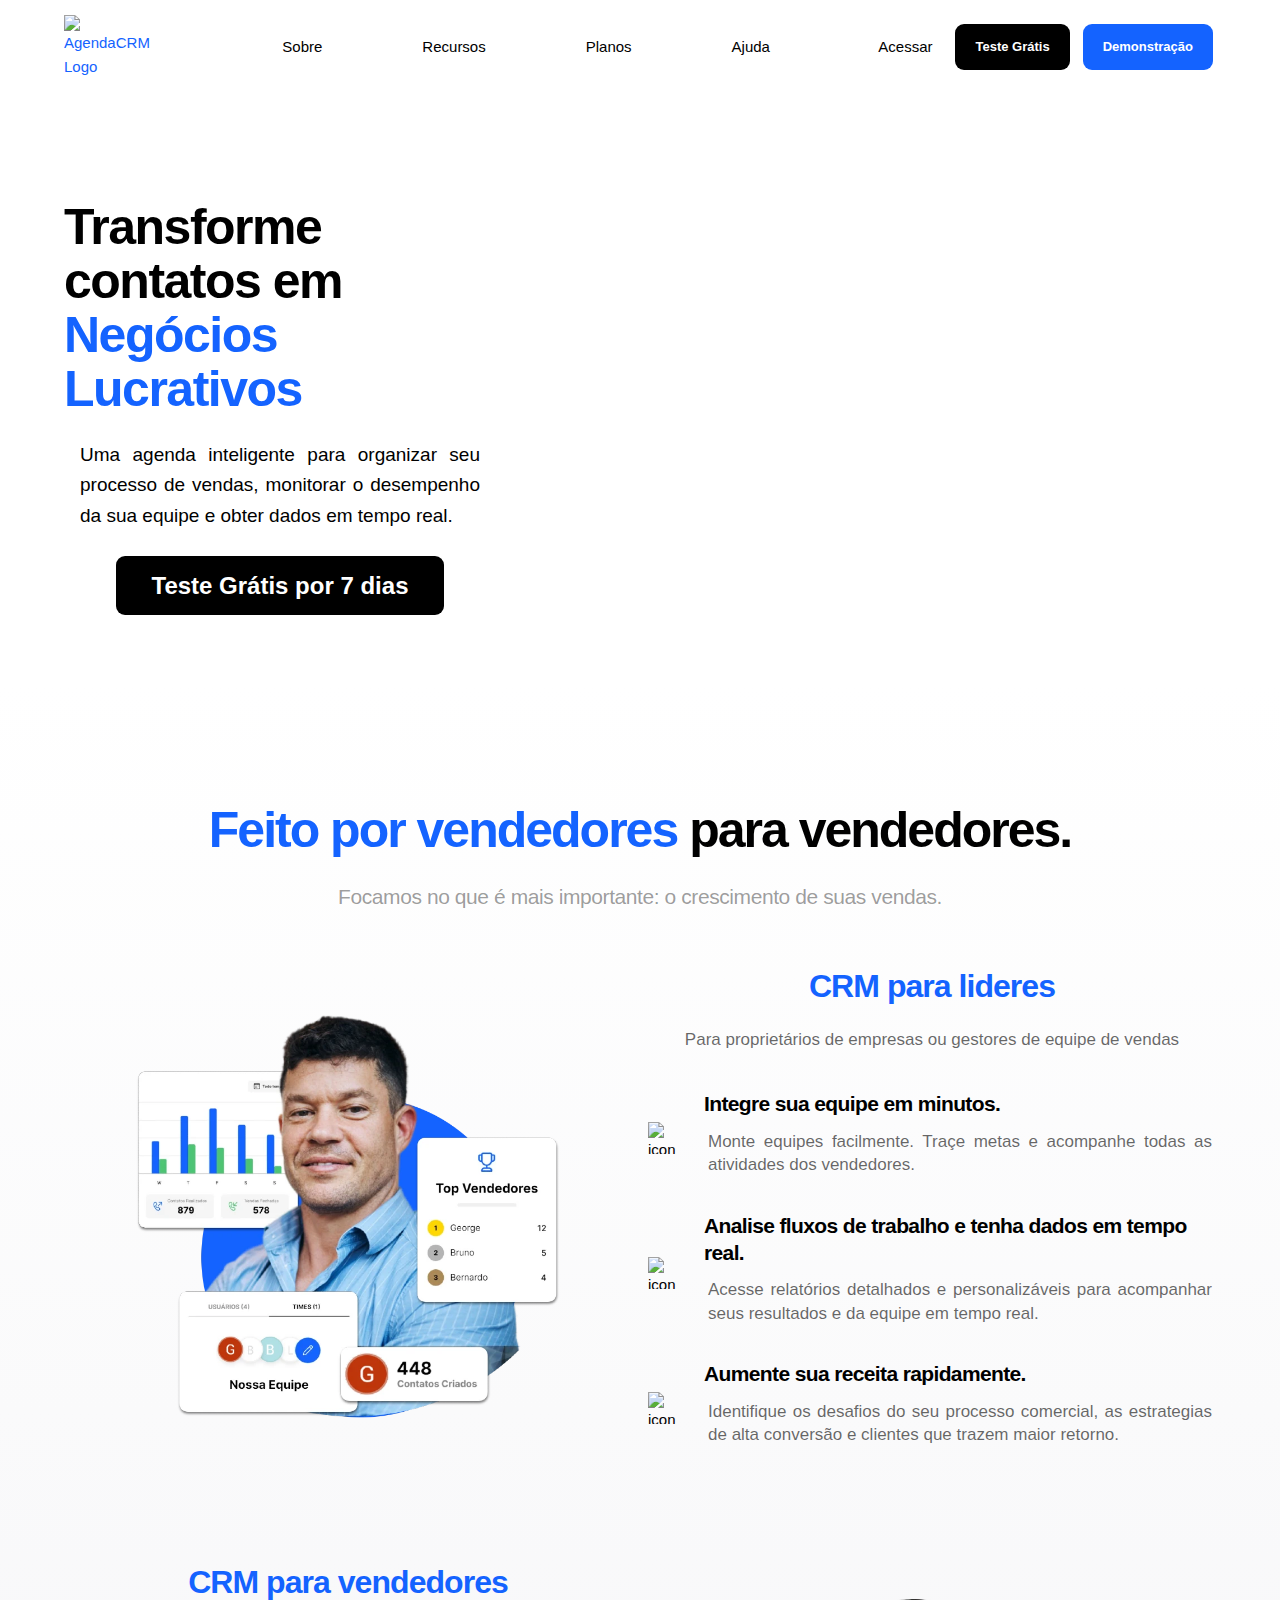
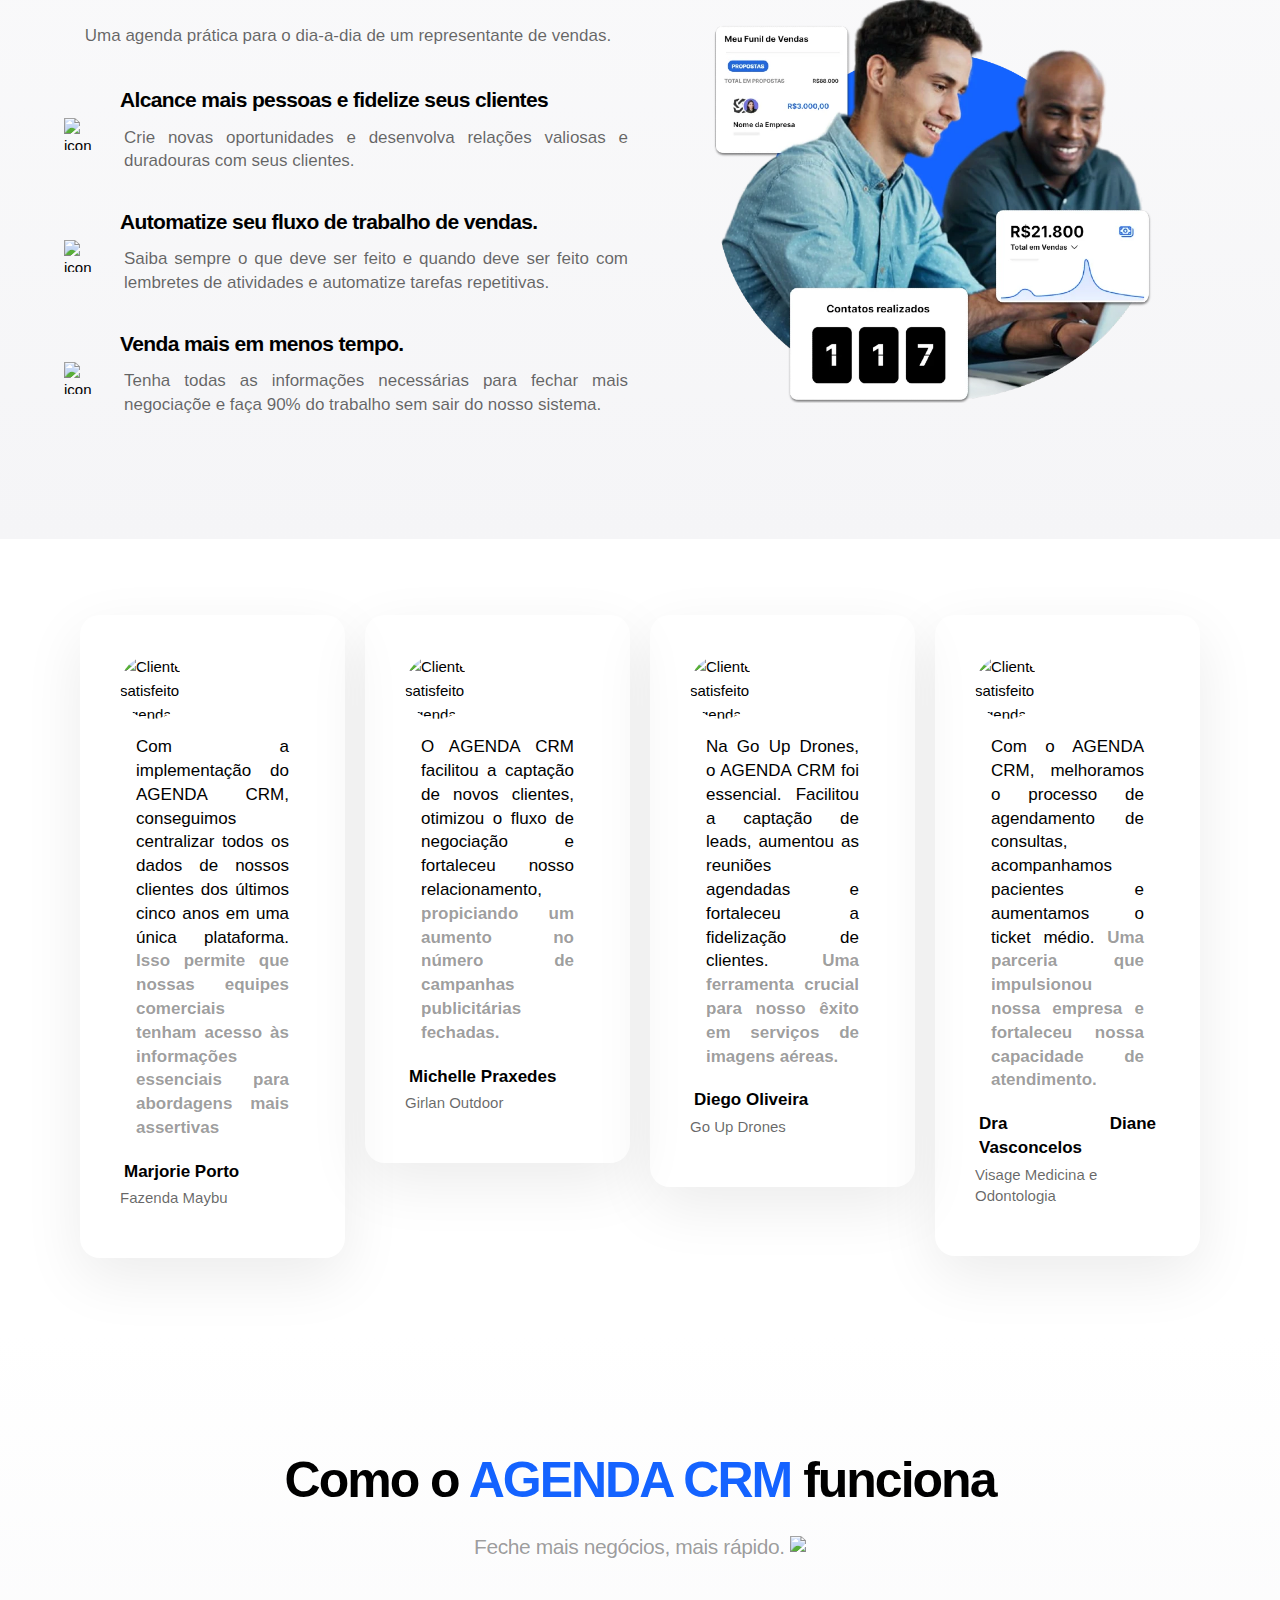
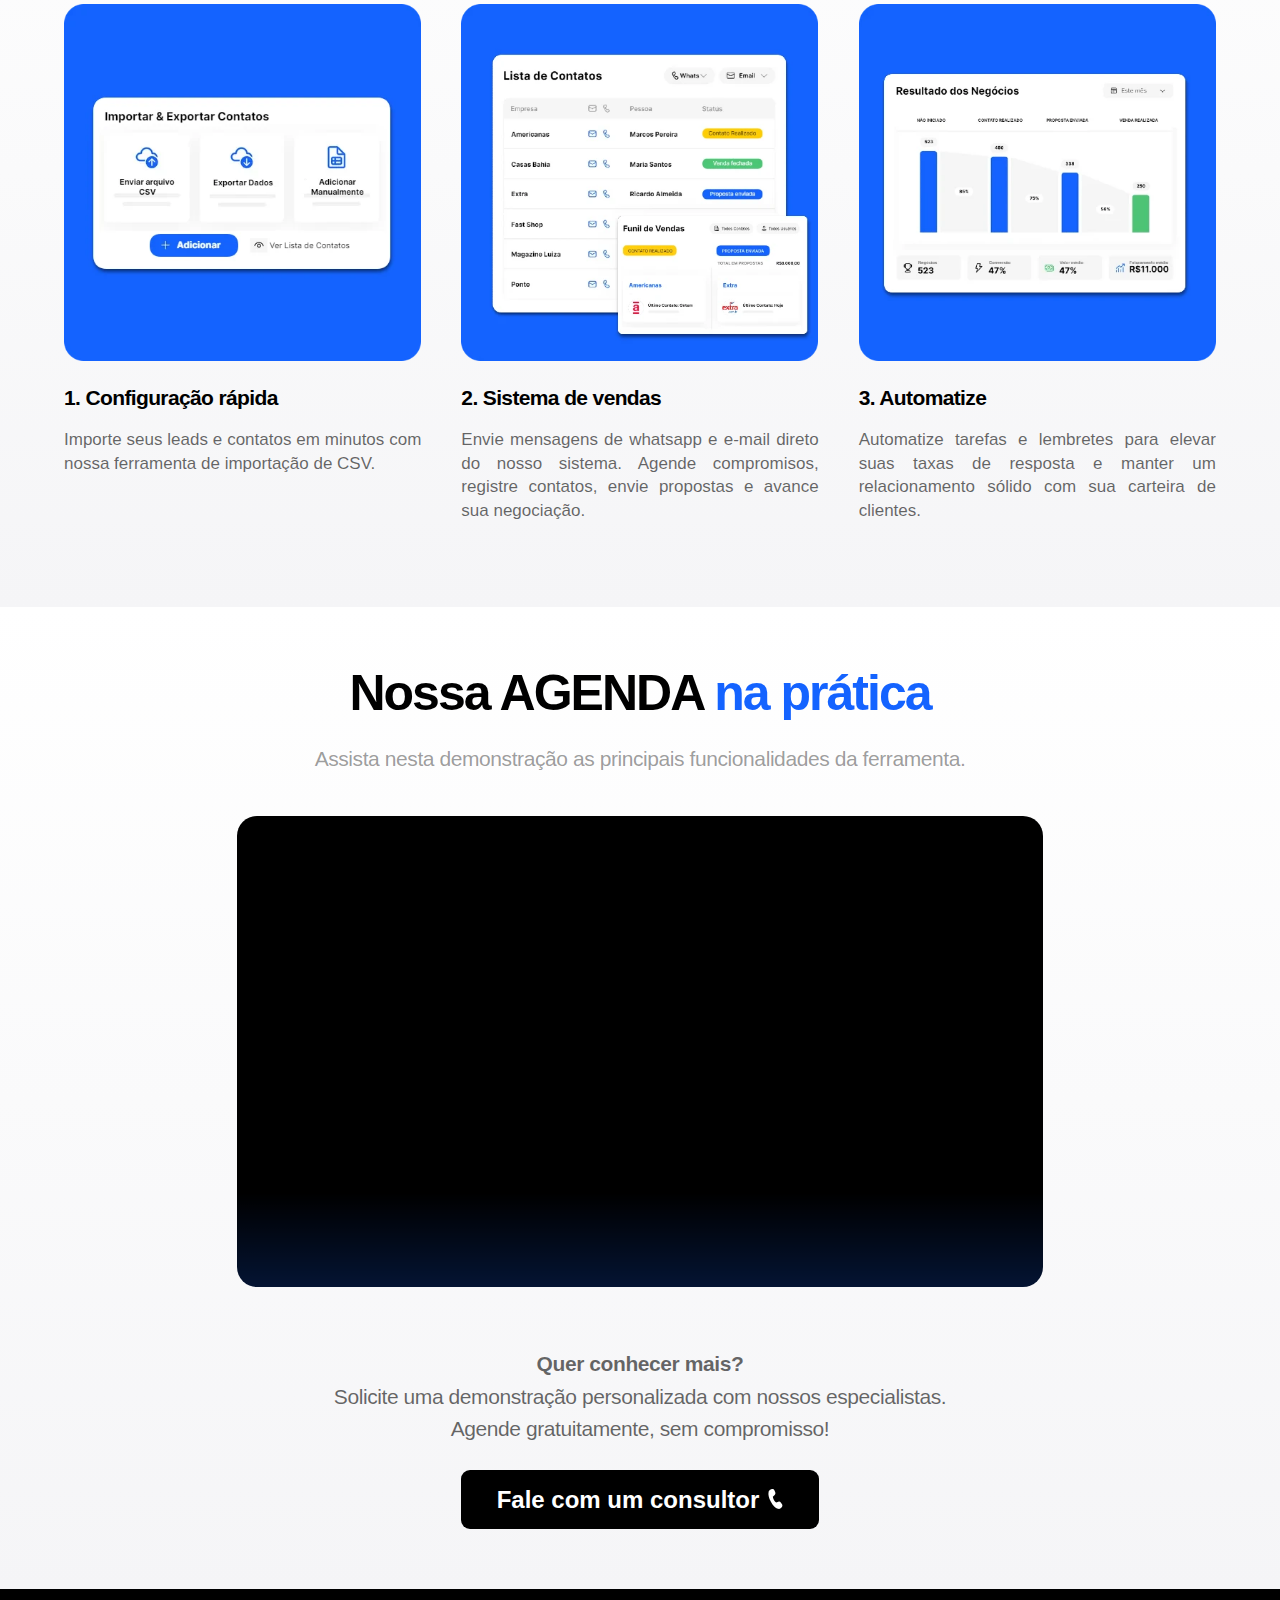
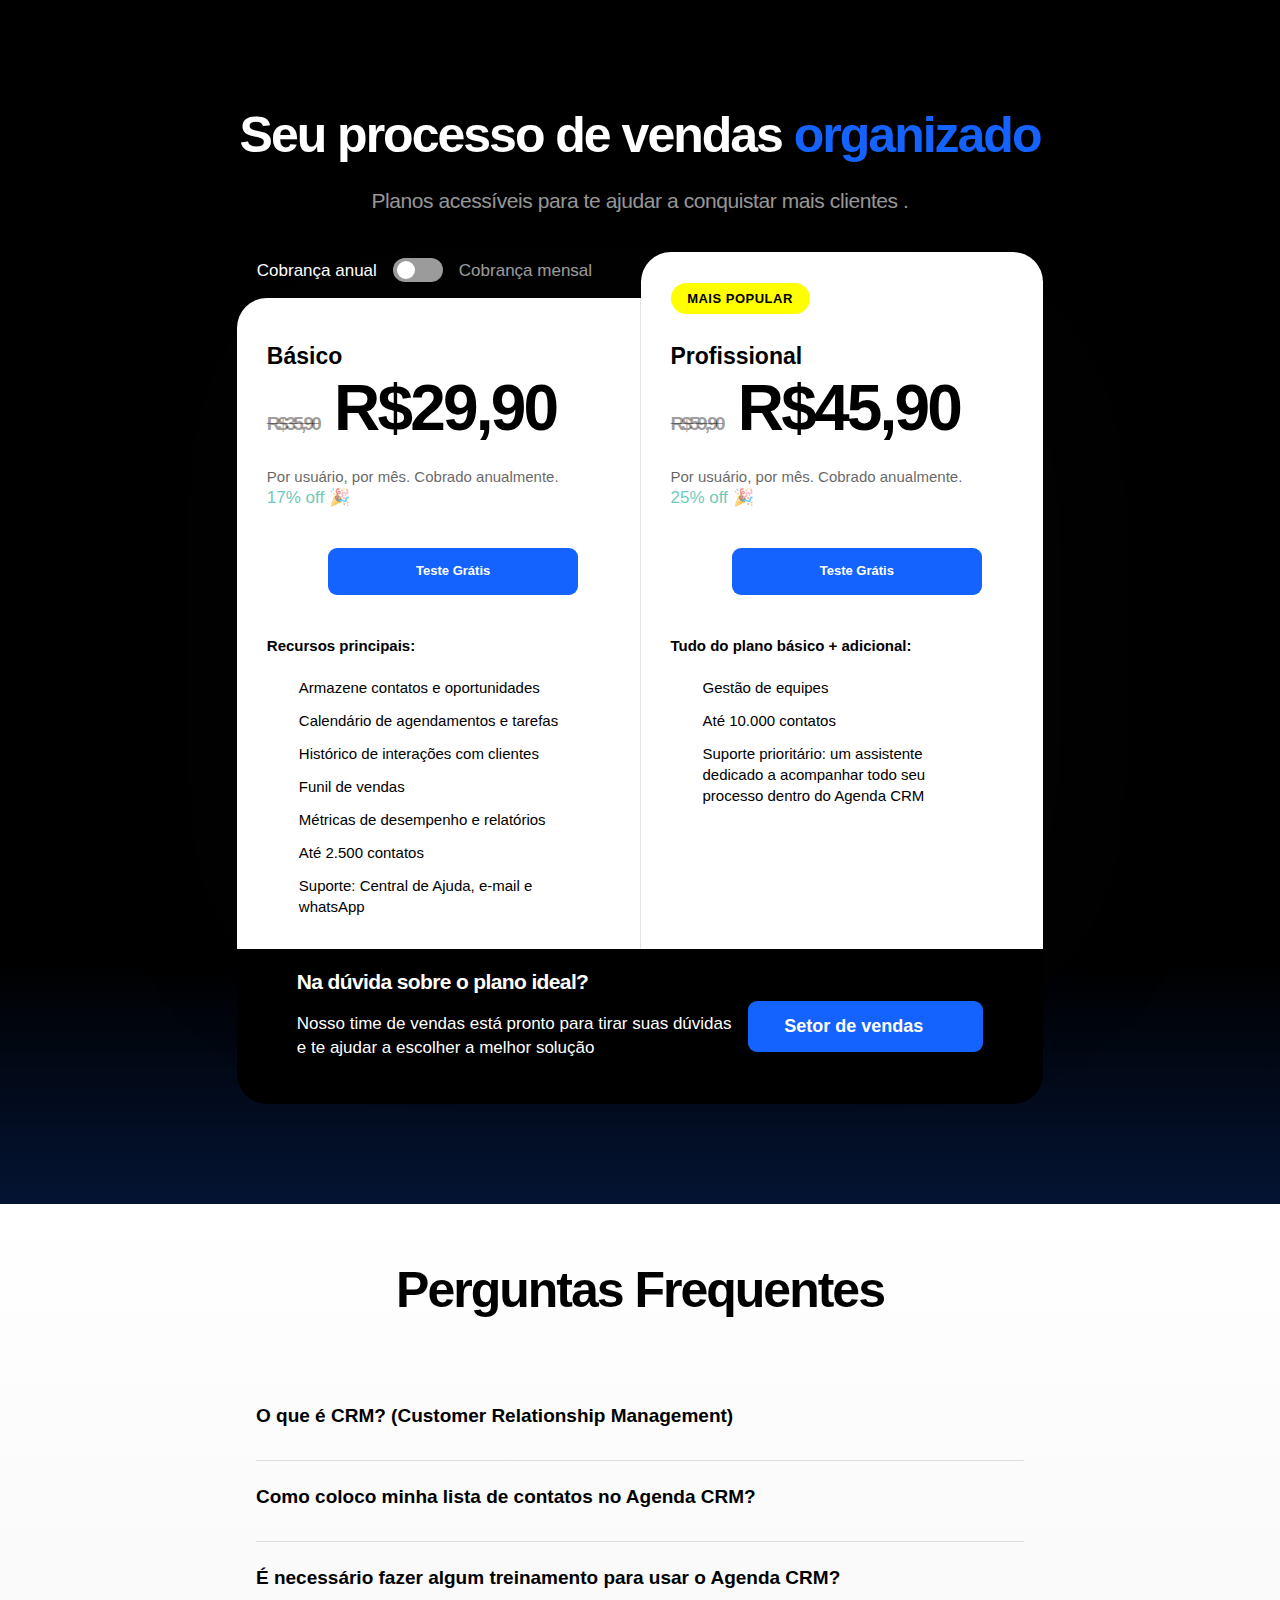
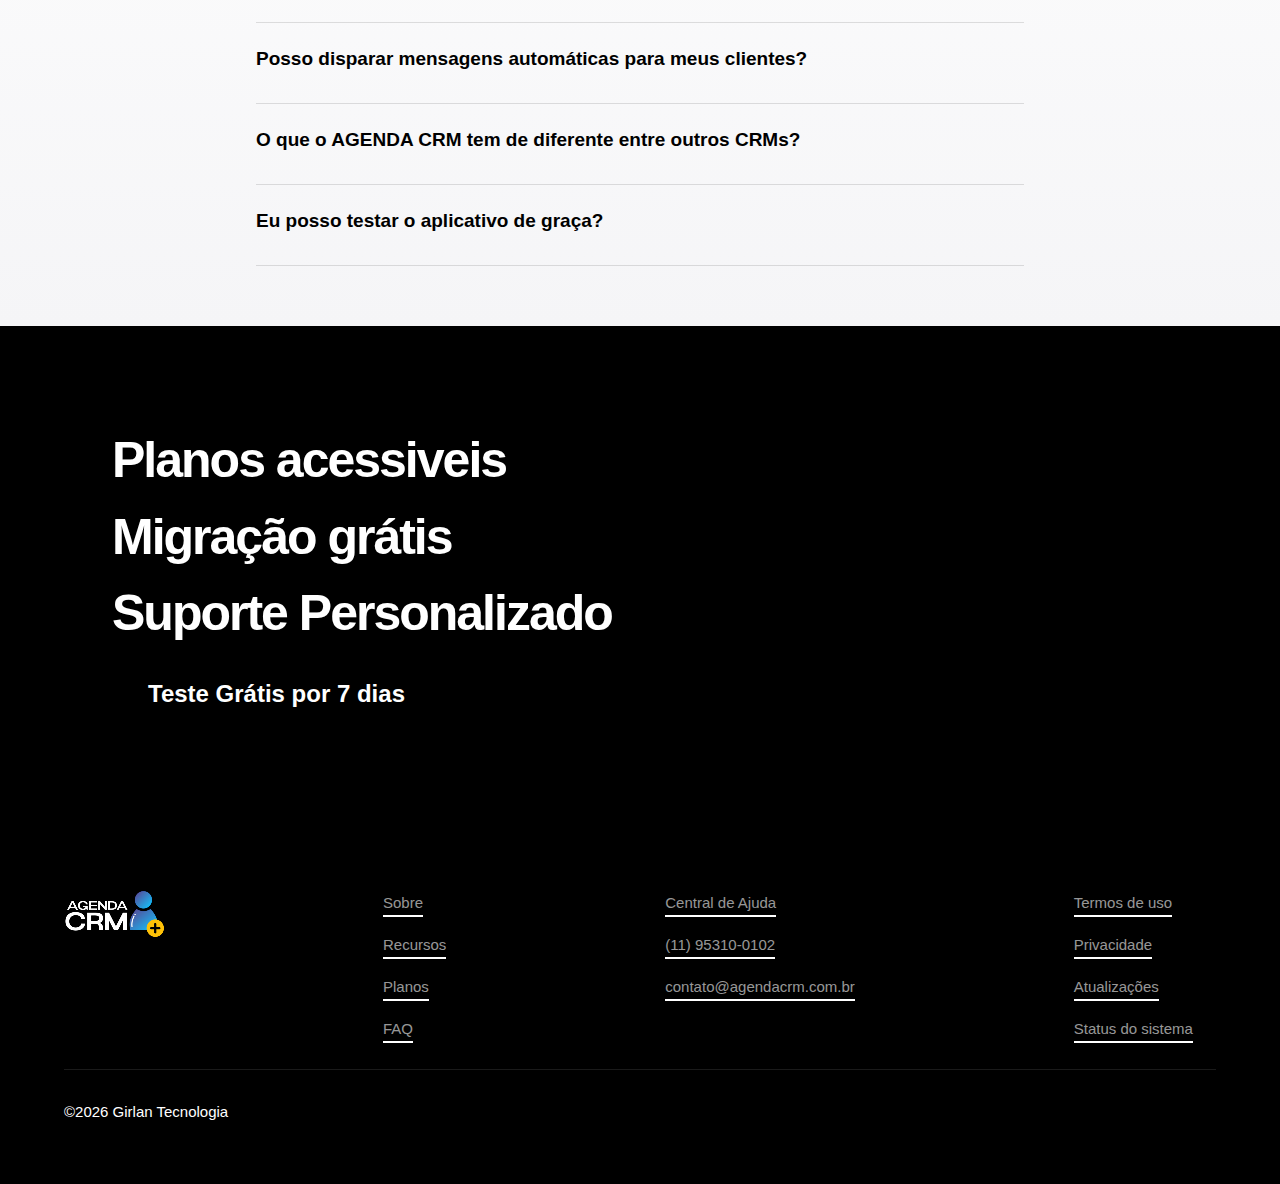
==== commit 9c2d39bb: "Update index.html" ====
--- a/index.html
+++ b/index.html
@@ -319,21 +319,21 @@
             <div class="content-wrapper">
                 <div class="w-layout-grid steps-grid steps-grid testominal-slider w-slider" data-animation="slide" data-autoplay="false" data-autoplay-limit="0" data-delay="4000" data-disable-swipe="false" data-duration="500" data-easing="ease" data-hide-arrows="false" data-infinite="true" data-nav-spacing="4">
                     <div class="steps-container">
-                        <img alt="Agenda CRM importar contatos" class="steps-image" height="357" loading="lazy" sizes="(max-width: 479px) 90vw, (max-width: 767px) 65vw, 357px" src="https://assets-global.website-files.com/61717799a852418a278cfa9b/64ff4ffdcadfb697f49f882c_close-crm-import.webp" srcset="https://assets-global.website-files.com/61717799a852418a278cfa9b/64ff4ffdcadfb697f49f882c_close-crm-import-p-500.webp 500w, https://assets-global.website-files.com/61717799a852418a278cfa9b/64ff4ffdcadfb697f49f882c_close-crm-import.webp 714w" width="357"/>
+                        <img alt="Agenda CRM importar contatos" class="steps-image" height="357" loading="lazy" sizes="(max-width: 479px) 90vw, (max-width: 767px) 65vw, 357px" src="contact-framed-p-800.webp" srcset="contact-framed-p-500.webp 500w, contact-framed-p-800.webp 714w" width="357"/>
                         <div class="steps-container-text">
                             <h3 class="heading-style-h7">1. Configuração rápida</h3>
                             <p class="text-size-small text-color-black-60">Importe seus leads e contatos em minutos com nossa ferramenta de importação de CSV.</p>
                         </div>
                     </div>
                     <div class="steps-container">
-                        <img alt="close crm inbox" class="steps-image" height="357" loading="lazy" sizes="(max-width: 479px) 90vw, (max-width: 767px) 65vw, 357px" src="https://assets-global.website-files.com/61717799a852418a278cfa9b/64ff4ffd61ead5d5c346fbec_close-crm-inbox.webp" srcset="https://assets-global.website-files.com/61717799a852418a278cfa9b/64ff4ffd61ead5d5c346fbec_close-crm-inbox-p-500.webp 500w, https://assets-global.website-files.com/61717799a852418a278cfa9b/64ff4ffd61ead5d5c346fbec_close-crm-inbox.webp 714w" width="357"/>
+                        <img alt="close crm inbox" class="steps-image" height="357" loading="lazy" sizes="(max-width: 479px) 90vw, (max-width: 767px) 65vw, 357px" src="sales-framed-p-800.webp" srcset="sales-framed-p-500.webp 500w, hsales-framed-p-800.webp 714w" width="357"/>
                         <div class="steps-container-text">
                             <h3 class="heading-style-h7">2. Sistema de vendas</h3>
                             <p class="text-size-small text-color-black-60">Envie mensagens de whatsapp e e-mail direto do nosso sistema. Agende compromisos, registre contatos, envie propostas e avance sua negociação.</p>
                         </div>
                     </div>
                     <div class="steps-container">
-                        <img alt="close crm workflows" class="steps-image" height="357" loading="lazy" sizes="(max-width: 479px) 90vw, (max-width: 767px) 65vw, 357px" src="https://assets-global.website-files.com/61717799a852418a278cfa9b/64ff4f75586befc41372c044_close-crm-workflows.webp" srcset="https://assets-global.website-files.com/61717799a852418a278cfa9b/64ff4f75586befc41372c044_close-crm-workflows-p-500.webp 500w, https://assets-global.website-files.com/61717799a852418a278cfa9b/64ff4f75586befc41372c044_close-crm-workflows.webp 714w" width="357"/>
+                        <img alt="close crm workflows" class="steps-image" height="357" loading="lazy" sizes="(max-width: 479px) 90vw, (max-width: 767px) 65vw, 357px" src="report-framed-p-500.webp" srcset="report-framed-p-500.webp 500w, report-framed-p-500.webp 714w" width="357"/>
                         <div class="steps-container-text">
                             <h3 class="heading-style-h7">3. Automatize</h3>
                             <p class="text-size-small text-color-black-60">Automatize tarefas e lembretes para elevar suas taxas de resposta e manter um relacionamento sólido com sua carteira de clientes.</p>
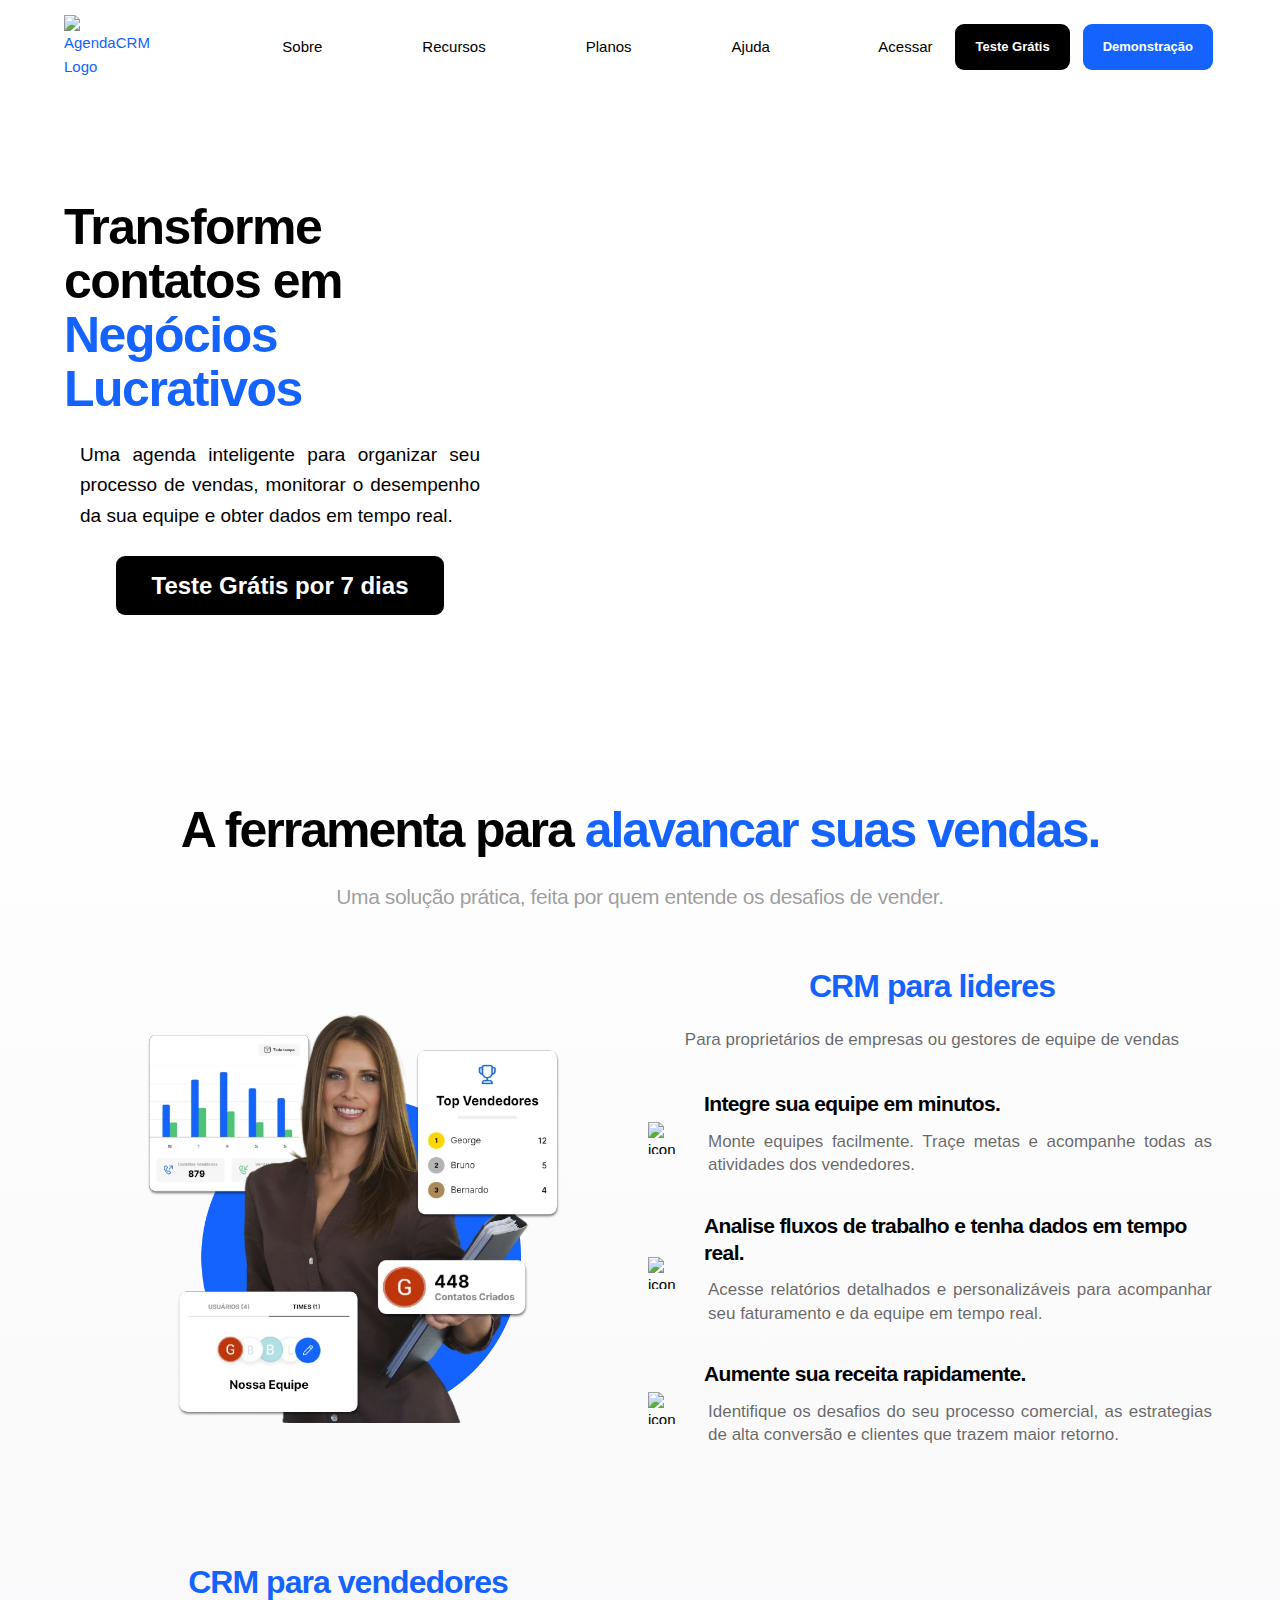
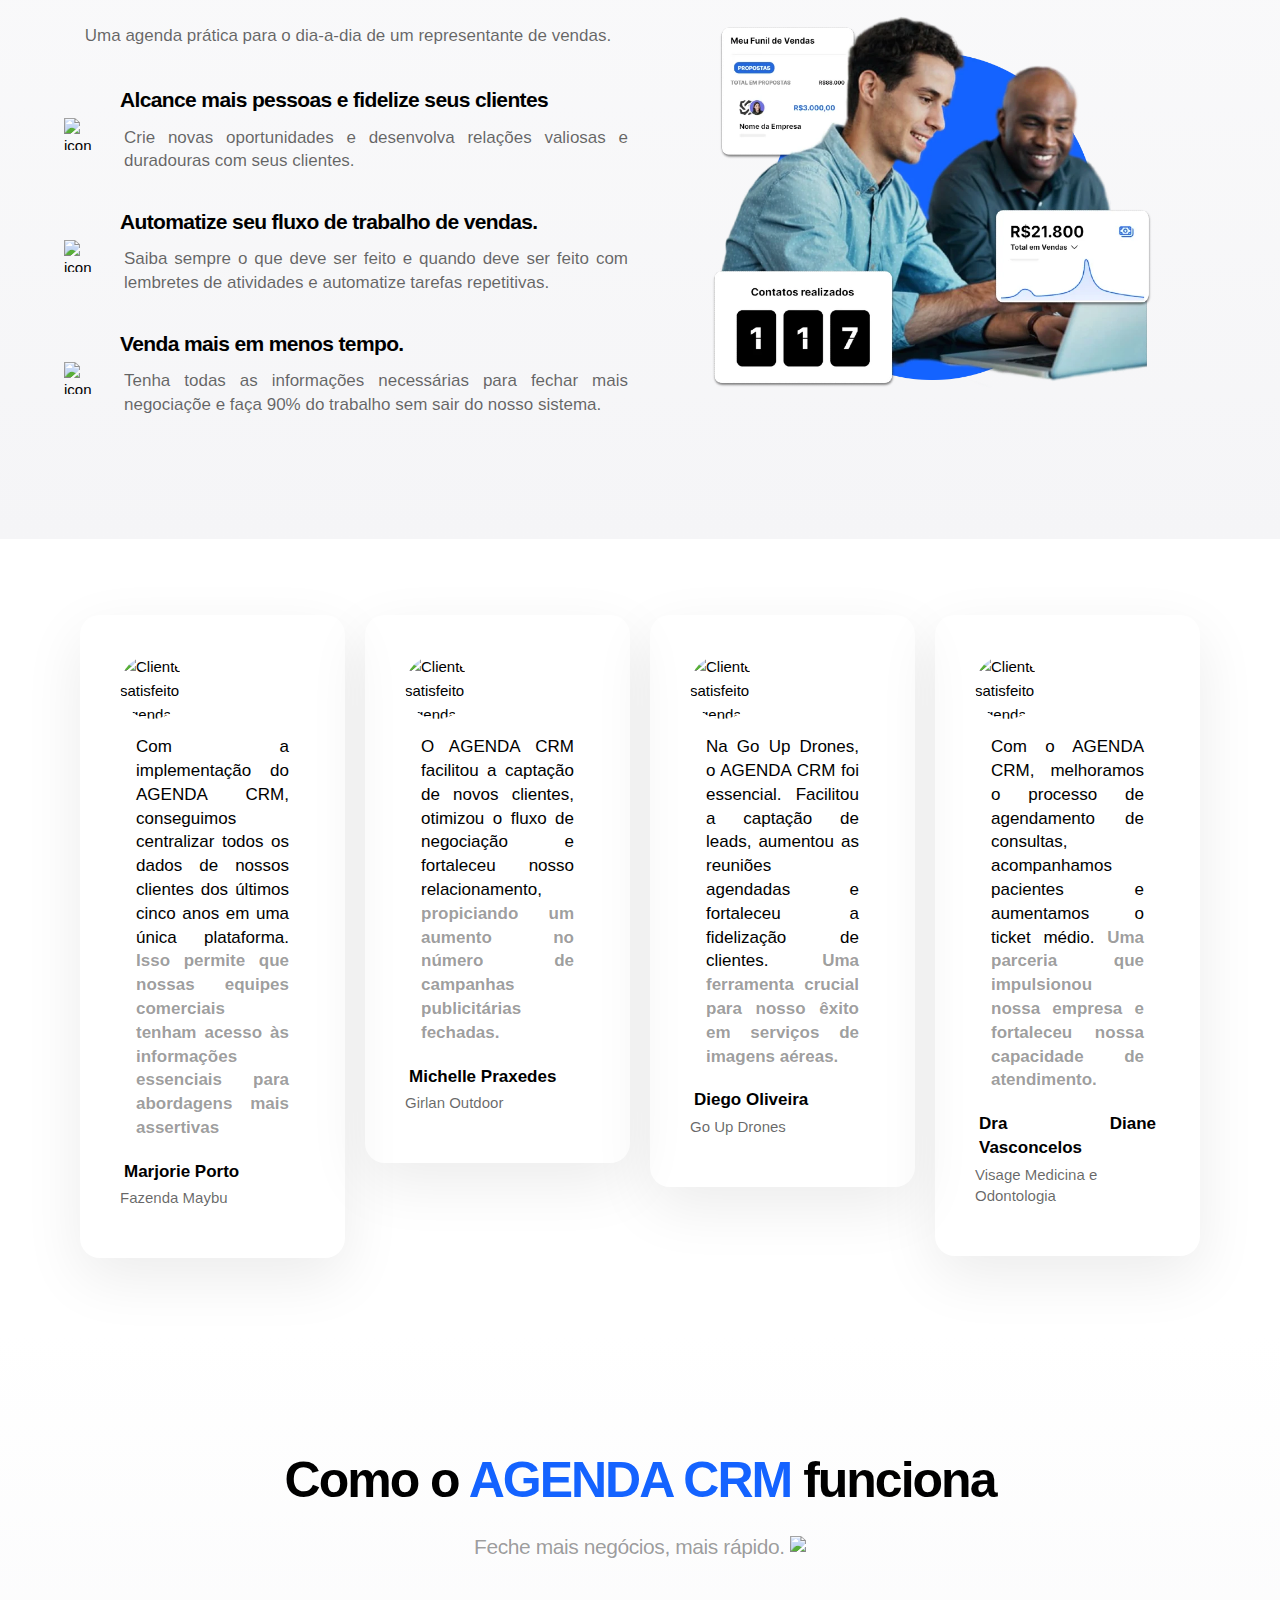
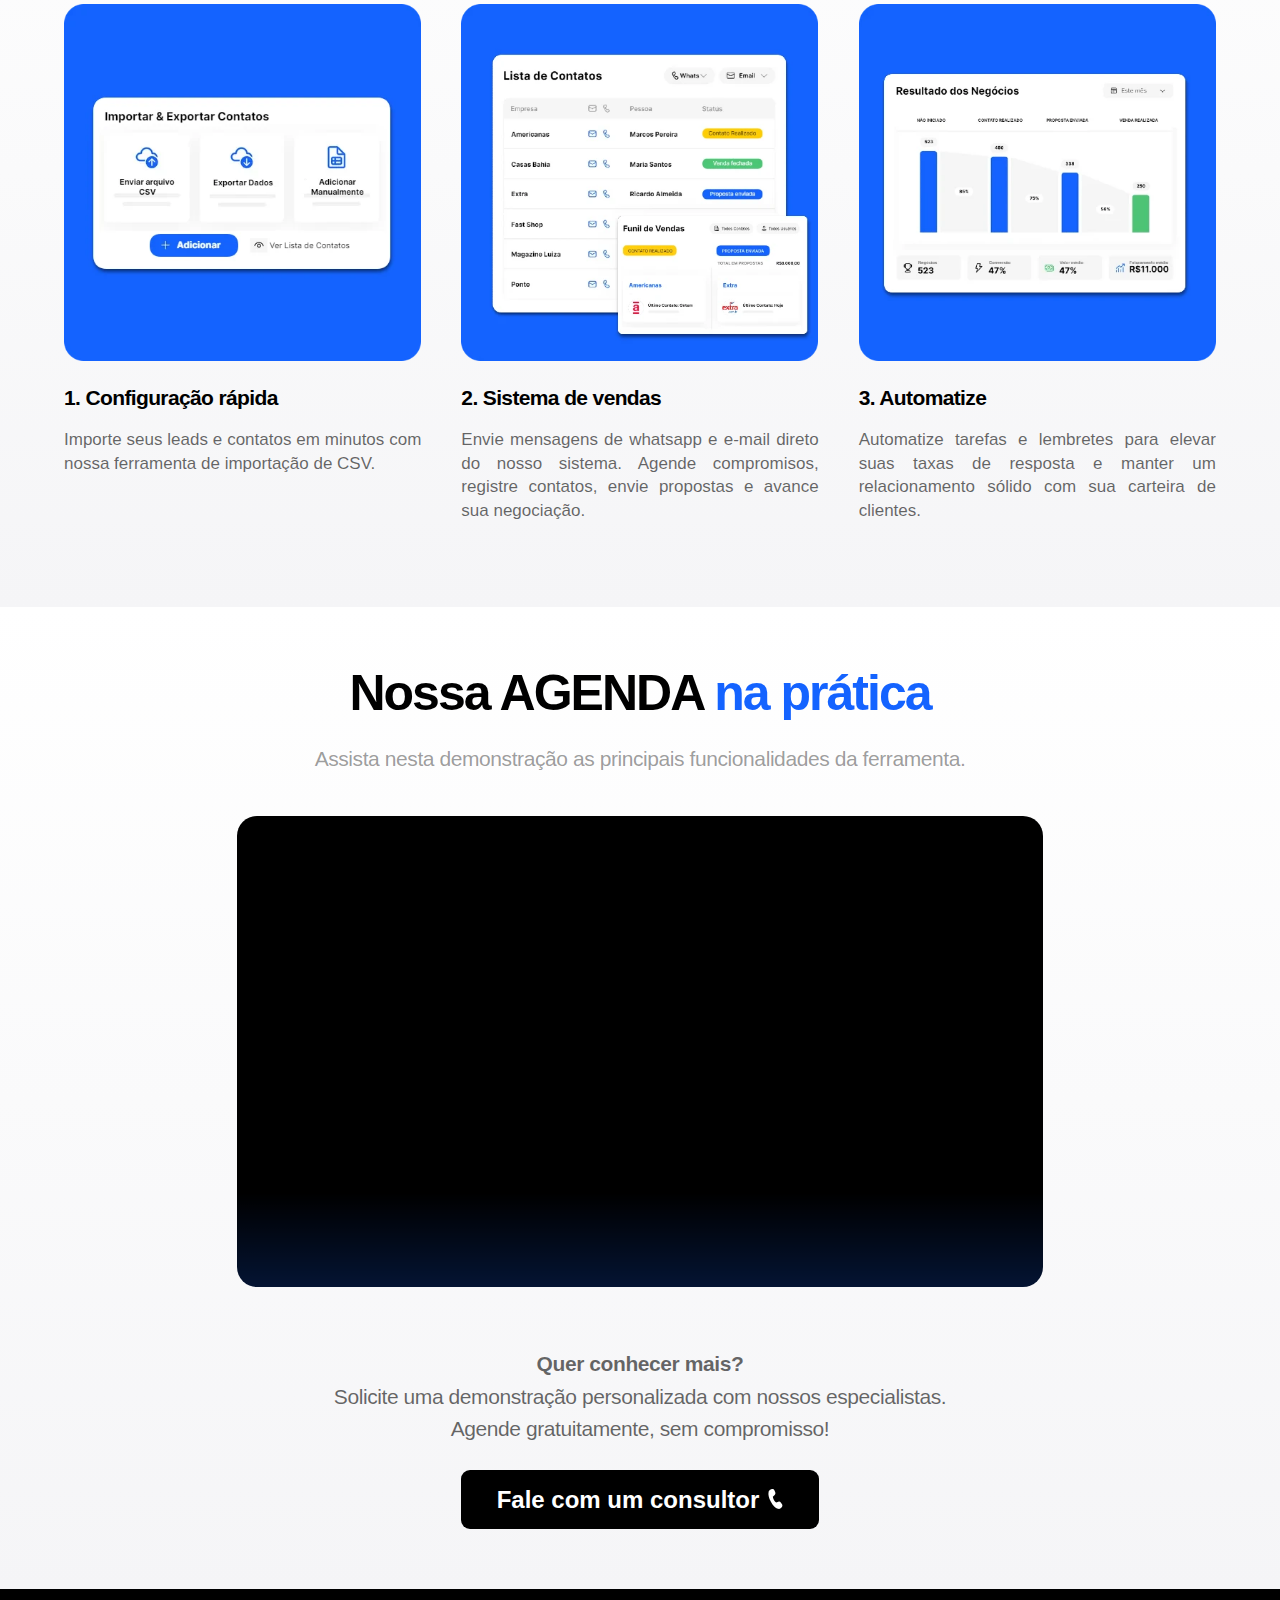
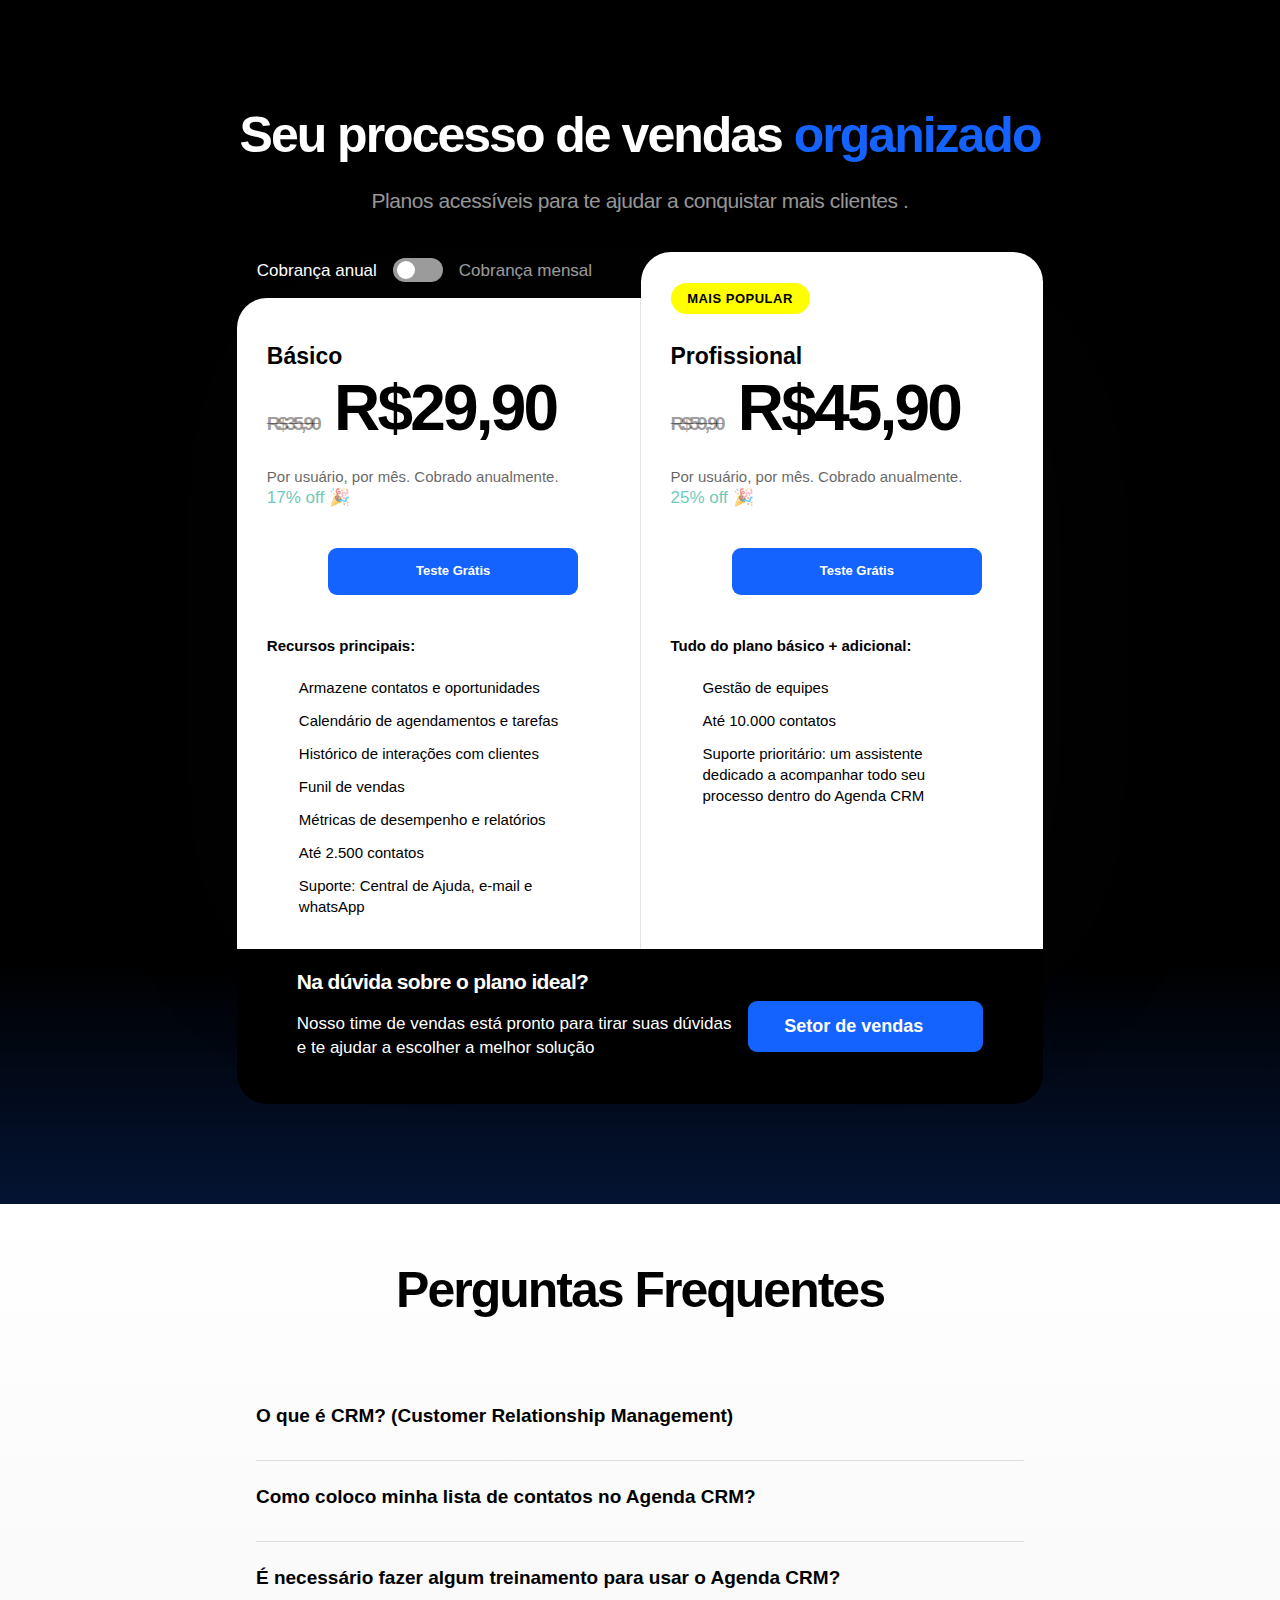
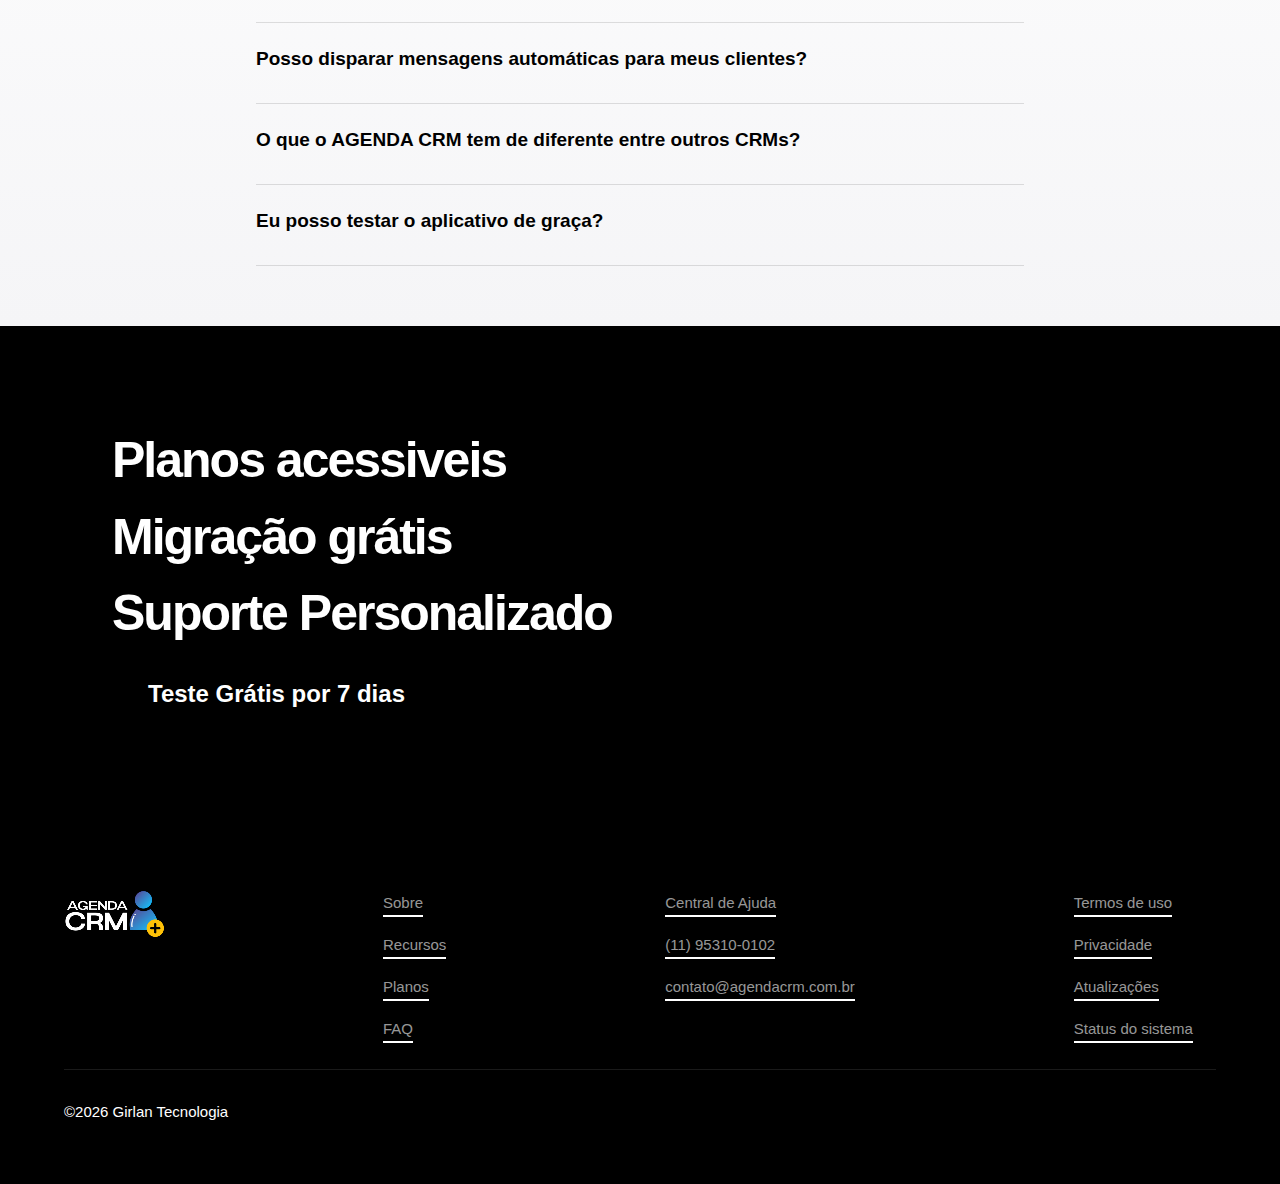
==== commit ba4a2f55: "Update index.html" ====
--- a/index.html
+++ b/index.html
@@ -140,8 +140,8 @@
     <div class="container-large">
       <div class="padding-section-larger">
         <div class="text-align-center">
-          <h2 class="heading-style-h3"><span class="text-color-blue">Feito por vendedores</span> para vendedores.</h2>
-          <div class="text-size-large text-color-black-40">Focamos no que é mais importante: o crescimento de suas vendas.</div>
+          <h2 class="heading-style-h3">A ferramenta para <span class="text-color-blue">alavancar suas vendas.</span></h2>
+          <div class="text-size-large text-color-black-40">Uma solução prática, feita por quem entende os desafios de vender.</div>
         </div>
         <div class="content-wrapper">
           <div class="left-right_grid w-layout-grid">
@@ -164,7 +164,7 @@
                 <div class="right-bullets_item-icon-wrapper"><img alt="icon" class="icon-1x1-small" loading="lazy" src="https://assets-global.website-files.com/61717799a852418a278cfa9b/6446c65ec5f1d55a733d2d87_notes-icon-40-blue.svg"/></div>
                 <div>
                   <h3 class="heading-style-h7">Analise fluxos de trabalho e tenha dados em tempo real.</h3>
-                  <p class="text-size-small text-color-black-60 margin-bottom margin-tiny">Acesse relatórios detalhados e personalizáveis para acompanhar seus resultados e da equipe em tempo real.</p>
+                  <p class="text-size-small text-color-black-60 margin-bottom margin-tiny">Acesse relatórios detalhados e personalizáveis para acompanhar seu faturamento e da equipe em tempo real.</p>
                 </div>
               </div>
               <div class="right-bullets_item">
